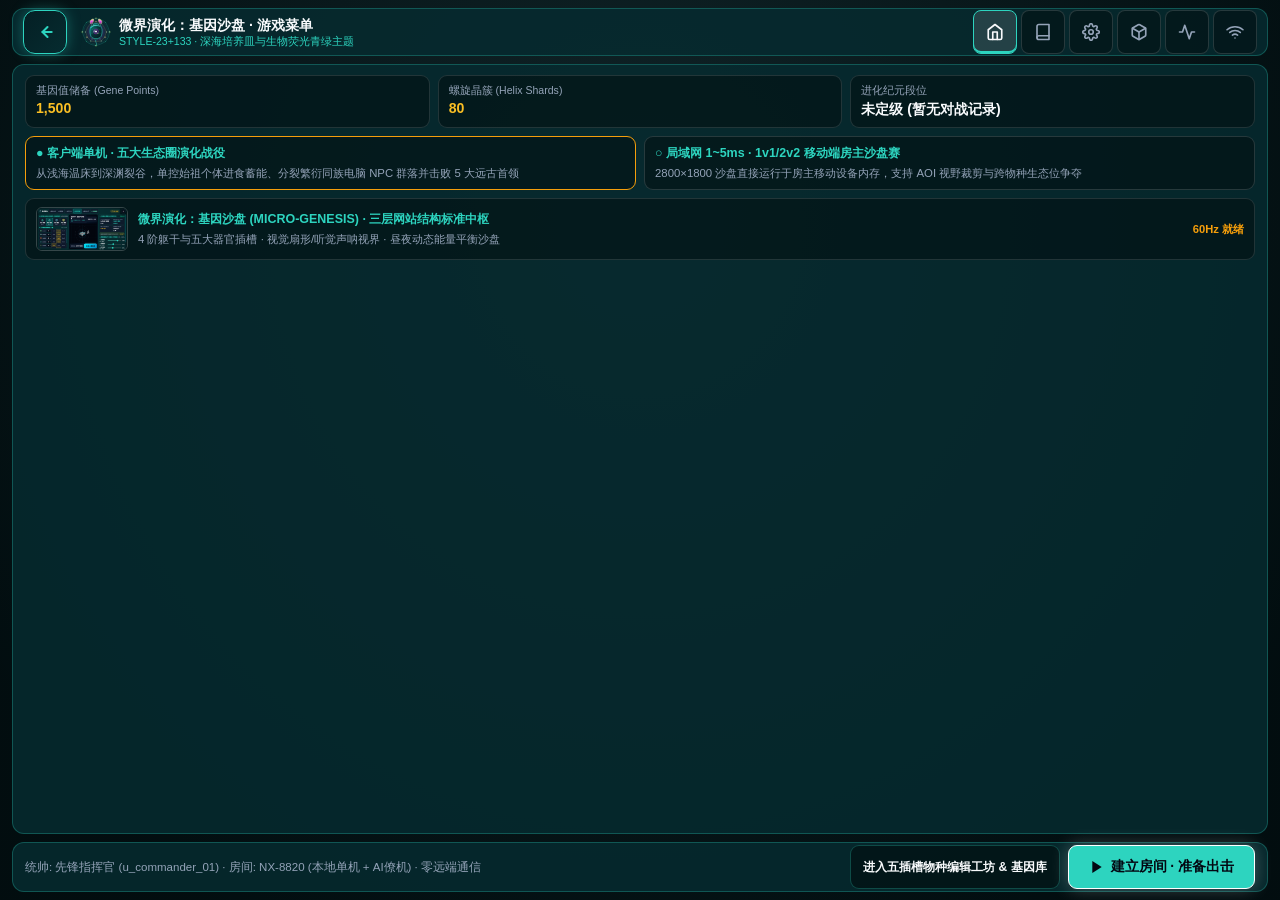
==== genesis/index.html @ 2b9573fb "feat(room-launch): enforce room-only launch lifecycle and eliminate unsanctioned background processe" ====
<!DOCTYPE html>
<html lang="zh-CN">
<head>
  <meta charset="UTF-8" />
  <meta name="viewport" content="width=device-width, initial-scale=1.0, maximum-scale=1.0, user-scalable=no, viewport-fit=cover" />
  <meta name="theme-color" content="#03181c" />
  <title>微界演化：基因沙盘 · MICRO-GENESIS | Nexus-Mini</title>
  <link rel="icon" type="image/svg+xml" href="../assets/micro-genesis/icon.svg" />
  <link rel="stylesheet" href="../assets/micro-genesis/style.css" />
  <style>
    :root {
      /* 【5】50% 基础底色体系 (Base Void) */
      --mg-bg-void: #03181c;
      --mg-bg-petri: radial-gradient(circle at 50% 50%, #0a3a40 0%, #03181c 85%);
      --mg-fluid-mesh: rgba(45, 212, 191, 0.04);
      --mg-ambient-vignette: rgba(3, 7, 18, 0.85);

      /* 【3】30% 结构层与细胞体 (Structural Panels & Biomass) */
      --mg-glass-panel: rgba(6, 44, 48, 0.84);
      --mg-glass-card: rgba(10, 58, 64, 0.78);
      --mg-glass-blur: blur(12px);
      --mg-border-subtle: rgba(45, 212, 191, 0.28);
      --mg-border-hover: rgba(45, 212, 191, 0.62);
      --mg-organ-skeleton: #94a3b8;
      --mg-text-primary: #f8fafc;
      --mg-text-secondary: #94a3b8;
      --mg-text-muted: #64748b;

      /* 【1】10% 绝对焦点点睛 (Accent Focus) */
      --mg-accent-cyan: #2dd4bf;
      --mg-accent-gold: #fbbf24;
      --mg-accent-crimson: #ef4444;
      --mg-accent-emerald: #10b981;
      --mg-accent-purple: #a855f7;
    }

    * {
      box-sizing: border-box;
      margin: 0;
      padding: 0;
      user-select: none;
      -webkit-tap-highlight-color: transparent;
    }

    html, body {
      width: 100vw;
      height: 100dvh;
      overflow: hidden;
      overscroll-behavior: none;
      background: var(--mg-bg-void);
      background-image:
        linear-gradient(var(--mg-fluid-mesh) 1px, transparent 1px),
        linear-gradient(90deg, var(--mg-fluid-mesh) 1px, transparent 1px),
        var(--mg-bg-petri);
      background-size: 28px 28px, 28px 28px, 100% 100%;
      color: var(--mg-text-primary);
      font-family: 'Noto Sans SC', -apple-system, BlinkMacSystemFont, 'Segoe UI', sans-serif;
    }

    /* 顶部六大页面导航栏 (局外页面 1~5 显示，页面 6 隐藏以保持纯图标沉浸视界) */
    #mg-top-nav {
      position: fixed;
      top: max(6px, env(safe-area-inset-top));
      left: max(10px, env(safe-area-inset-left));
      right: max(64px, calc(env(safe-area-inset-right) + 56px));
      height: 48px;
      z-index: 500;
      display: flex;
      align-items: center;
      justify-content: space-between;
      gap: 6px;
      background: var(--mg-glass-panel);
      backdrop-filter: var(--mg-glass-blur);
      border: 1px solid var(--mg-border-subtle);
      border-radius: 12px;
      padding: 0 10px;
    }
    body.in-arena-view #mg-top-nav {
      display: none;
    }
    .nav-brand {
      display: flex;
      align-items: center;
      gap: 6px;
      font-size: 0.82rem;
      font-weight: 800;
      color: var(--mg-text-primary);
      white-space: nowrap;
      padding-right: 4px;
    }
    .nav-tabs {
      display: flex;
      align-items: center;
      gap: 4px;
      flex: 1;
      overflow-x: auto;
      scrollbar-width: none;
    }
    .nav-tabs::-webkit-scrollbar { display: none; }
    .nav-tab-btn {
      min-width: 44px;
      min-height: 44px;
      padding: 0 10px;
      border-radius: 8px;
      border: 1px solid rgba(148, 163, 184, 0.2);
      background: rgba(15, 23, 42, 0.72);
      color: var(--mg-text-secondary);
      cursor: pointer;
      display: inline-flex;
      align-items: center;
      justify-content: center;
      transition: all 0.15s ease;
    }
    .nav-tab-btn svg {
      width: 18px;
      height: 18px;
      pointer-events: none;
    }
    .nav-tab-btn:hover {
      border-color: var(--mg-border-hover);
      color: var(--mg-text-primary);
    }
    .nav-tab-btn.active {
      background: rgba(45, 212, 191, 0.14);
      border-color: var(--mg-accent-cyan);
      color: var(--mg-accent-cyan);
      box-shadow: 0 0 12px rgba(45, 212, 191, 0.22);
    }
    .nav-gp-badge {
      display: flex;
      align-items: center;
      gap: 5px;
      padding: 4px 10px;
      border-radius: 999px;
      background: rgba(251, 191, 36, 0.12);
      border: 1px solid rgba(251, 191, 36, 0.45);
      color: var(--mg-accent-gold);
      font-size: 0.72rem;
      font-weight: 800;
      white-space: nowrap;
    }

    /* 六大一级页面容器 */
    .mg-page {
      position: fixed;
      top: calc(max(6px, env(safe-area-inset-top)) + 54px);
      bottom: max(8px, env(safe-area-inset-bottom));
      left: max(10px, env(safe-area-inset-left));
      right: max(10px, env(safe-area-inset-right));
      display: none;
      z-index: 200;
      overflow: hidden;
    }
    .mg-page.active {
      display: flex;
    }
    #page-arena {
      top: 0;
      bottom: 0;
      left: 0;
      right: 0;
      z-index: 100;
    }

    /* 通用毛玻璃面板与按钮 */
    .glass-col {
      background: var(--mg-glass-panel);
      backdrop-filter: var(--mg-glass-blur);
      border: 1px solid var(--mg-border-subtle);
      border-radius: 12px;
      padding: 8px 10px;
      display: flex;
      flex-direction: column;
      gap: 6px;
      overflow-y: auto;
      overflow-x: hidden;
      min-width: 0;
      min-height: 0;
      overscroll-behavior: contain;
    }
    .sec-title {
      font-size: 0.70rem;
      font-weight: 800;
      color: var(--mg-accent-cyan);
      display: flex;
      align-items: center;
      justify-content: space-between;
      gap: 4px;
      border-bottom: 1px solid rgba(45, 212, 191, 0.14);
      padding-bottom: 3px;
      white-space: nowrap;
    }
    .sec-sub {
      font-size: 0.66rem;
      color: var(--mg-text-secondary);
      font-weight: 600;
    }
    .cta-primary {
      min-height: 44px;
      padding: 0 16px;
      border-radius: 10px;
      border: 1.5px solid #67e8f9;
      background: linear-gradient(135deg, #2dd4bf 0%, #0284c7 100%);
      color: #030712;
      font-size: 0.8rem;
      font-weight: 900;
      cursor: pointer;
      display: inline-flex;
      align-items: center;
      justify-content: center;
      gap: 6px;
      white-space: nowrap;
      box-shadow: 0 0 18px rgba(45, 212, 191, 0.35);
      transition: transform 0.12s ease, box-shadow 0.15s ease;
    }
    .cta-primary:active { transform: scale(0.96); }
    .btn-ghost {
      min-width: 44px;
      min-height: 44px;
      padding: 0 11px;
      border-radius: 8px;
      border: 1px solid var(--mg-border-subtle);
      background: rgba(15, 23, 42, 0.85);
      color: var(--mg-text-primary);
      font-size: 0.72rem;
      font-weight: 700;
      cursor: pointer;
      display: inline-flex;
      align-items: center;
      justify-content: center;
      gap: 5px;
      white-space: nowrap;
    }
    .btn-ghost:hover { border-color: var(--mg-border-hover); }
    .btn-ghost.gold {
      border-color: rgba(251, 191, 36, 0.45);
      color: var(--mg-accent-gold);
    }
    .btn-ghost.danger {
      border-color: rgba(239, 68, 68, 0.45);
      color: var(--mg-accent-crimson);
    }

    /* 页面 1：游戏介绍 */
    .intro-grid {
      display: grid;
      grid-template-columns: repeat(4, 1fr);
      gap: 8px;
      flex: 1;
      min-height: 0;
    }
    .intro-card {
      background: var(--mg-glass-card);
      border: 1px solid var(--mg-border-subtle);
      border-radius: 10px;
      padding: 10px;
      display: flex;
      flex-direction: column;
      gap: 6px;
      overflow-y: auto;
    }
    .intro-card h3 {
      font-size: 0.78rem;
      color: var(--mg-accent-cyan);
      display: flex;
      align-items: center;
      gap: 6px;
    }
    .intro-card p, .intro-card li {
      font-size: 0.68rem;
      line-height: 1.45;
      color: var(--mg-text-secondary);
    }
    .intro-card ul { padding-left: 14px; display: flex; flex-direction: column; gap: 4px; }
    .intro-card strong { color: var(--mg-text-primary); }

    /* 页面 2：基因库 & 页面 3：化石记录 */
    .split-layout {
      display: grid;
      grid-template-columns: 1.35fr 1fr;
      gap: 8px;
      width: 100%;
      height: 100%;
    }
    .species-card-grid {
      display: grid;
      grid-template-columns: repeat(auto-fill, minmax(145px, 1fr));
      gap: 7px;
    }
    .sp-card, .species-card {
      background: rgba(15, 23, 42, 0.82);
      border: 1.5px solid rgba(148, 163, 184, 0.22);
      border-radius: 10px;
      padding: 8px;
      cursor: pointer;
      display: flex;
      flex-direction: column;
      gap: 5px;
      transition: all 0.14s ease;
    }
    .sp-card:hover, .species-card:hover { border-color: var(--mg-border-hover); }
    .sp-card.selected, .species-card.selected {
      border-color: var(--mg-accent-cyan);
      background: rgba(45, 212, 191, 0.09);
      box-shadow: 0 0 14px rgba(45, 212, 191, 0.18);
    }
    .sp-card-top {
      display: flex;
      align-items: center;
      gap: 7px;
    }
    .sp-thumb {
      width: 42px;
      height: 42px;
      border-radius: 8px;
      background: rgba(3, 7, 18, 0.75);
      border: 1px solid rgba(45, 212, 191, 0.18);
      display: flex;
      align-items: center;
      justify-content: center;
      position: relative;
      flex-shrink: 0;
    }
    .sp-thumb img { width: 34px; height: 34px; object-fit: contain; }
    .sp-title {
      font-size: 0.74rem;
      font-weight: 800;
      color: var(--mg-text-primary);
      white-space: nowrap;
      overflow: hidden;
      text-overflow: ellipsis;
    }
    .sp-meta {
      font-size: 0.64rem;
      color: var(--mg-text-secondary);
      display: flex;
      align-items: center;
      gap: 4px;
      flex-wrap: wrap;
    }
    .badge-tag {
      padding: 1px 5px;
      border-radius: 4px;
      font-size: 0.6rem;
      font-weight: 700;
      background: rgba(45, 212, 191, 0.14);
      color: var(--mg-accent-cyan);
      border: 1px solid rgba(45, 212, 191, 0.3);
      white-space: nowrap;
    }
    .badge-tag.gold {
      background: rgba(251, 191, 36, 0.14);
      color: var(--mg-accent-gold);
      border-color: rgba(251, 191, 36, 0.35);
    }
    .badge-tag.red {
      background: rgba(239, 68, 68, 0.15);
      color: #fca5a5;
      border-color: rgba(239, 68, 68, 0.4);
    }
    .badge-tag.green {
      background: rgba(16, 185, 129, 0.15);
      color: #6ee7b7;
      border-color: rgba(16, 185, 129, 0.4);
    }

    /* 页面 4：编辑页面三栏布局 */
    .editor-layout {
      display: grid;
      grid-template-columns: 1.15fr 1.1fr 1.05fr;
      gap: 8px;
      width: 100%;
      height: 100%;
    }
    .torso-row {
      display: grid;
      grid-template-columns: repeat(4, 1fr);
      gap: 5px;
    }
    .torso-btn {
      min-width: 44px;
      min-height: 44px;
      background: rgba(15, 23, 42, 0.85);
      border: 1.5px solid rgba(148, 163, 184, 0.22);
      border-radius: 8px;
      padding: 5px 3px;
      cursor: pointer;
      display: flex;
      flex-direction: column;
      align-items: center;
      justify-content: center;
      gap: 2px;
      color: var(--mg-text-primary);
    }
    .torso-btn.active {
      border-color: var(--mg-accent-cyan);
      background: rgba(45, 212, 191, 0.12);
    }
    .torso-btn img { width: 28px; height: 28px; object-fit: contain; }
    .torso-btn .t-name { font-size: 0.65rem; font-weight: 800; white-space: nowrap; }
    .torso-btn .t-sub { font-size: 0.56rem; color: var(--mg-text-secondary); white-space: nowrap; }

    .slot-editor-list {
      display: flex;
      flex-direction: column;
      gap: 4px;
      flex: 1;
      overflow-y: auto;
      overflow-x: hidden;
    }
    .slot-row, .slot-item-row {
      background: rgba(15, 23, 42, 0.78);
      border: 1px solid rgba(148, 163, 184, 0.2);
      border-radius: 7px;
      padding: 3px 5px;
      display: flex;
      align-items: center;
      justify-content: space-between;
      gap: 4px;
      min-height: 30px;
    }
    .slot-ico {
      width: 22px;
      height: 22px;
      border-radius: 5px;
      background: rgba(3, 7, 18, 0.85);
      border: 1px solid rgba(45, 212, 191, 0.22);
      display: flex;
      align-items: center;
      justify-content: center;
      flex-shrink: 0;
    }
    .slot-ico img { width: 18px; height: 18px; object-fit: contain; display: block; }
    .slot-cat {
      font-size: 0.58rem;
      font-weight: 700;
      color: var(--mg-text-secondary);
      width: 38px;
      flex-shrink: 0;
      white-space: nowrap;
    }
    .mg-select, .mg-input, .slot-select {
      background: rgba(3, 7, 18, 0.9);
      border: 1px solid rgba(45, 212, 191, 0.28);
      border-radius: 6px;
      color: var(--mg-text-primary);
      font-size: 0.62rem;
      padding: 2px 4px;
      min-height: 24px;
      outline: none;
    }
    .slot-select {
      flex: 1;
      min-width: 0;
      text-overflow: ellipsis;
    }
    .lvl-btn-group, .lvl-pill-group {
      display: inline-flex;
      gap: 2px;
      flex-shrink: 0;
    }
    .lvl-btn, .lvl-pill {
      min-width: 44px;
      min-height: 44px;
      padding: 0 3px;
      border-radius: 6px;
      border: 1px solid rgba(148, 163, 184, 0.25);
      background: rgba(15, 23, 42, 0.9);
      color: var(--mg-text-secondary);
      font-size: 0.62rem;
      font-weight: 800;
      cursor: pointer;
    }
    .lvl-btn.active, .lvl-pill.active {
      border-color: var(--mg-accent-gold);
      background: rgba(251, 191, 36, 0.18);
      color: var(--mg-accent-gold);
    }
    *::-webkit-scrollbar { width: 4px; height: 4px; }
    *::-webkit-scrollbar-track { background: rgba(3, 7, 18, 0.4); }
    *::-webkit-scrollbar-thumb { background: rgba(45, 212, 191, 0.28); border-radius: 4px; }

    .stat-mini-grid {
      display: grid;
      grid-template-columns: repeat(2, 1fr);
      gap: 5px;
    }
    .stat-box {
      background: rgba(15, 23, 42, 0.78);
      border: 1px solid rgba(148, 163, 184, 0.18);
      border-radius: 8px;
      padding: 5px 8px;
    }
    .stat-box .lbl { font-size: 0.6rem; color: var(--mg-text-secondary); }
    .stat-box .val { font-size: 0.8rem; font-weight: 900; color: var(--mg-text-primary); }
    .stat-box .val.cyan { color: var(--mg-accent-cyan); }
    .stat-box .val.gold { color: var(--mg-accent-gold); }

    .ai-slider-row {
      display: flex;
      align-items: center;
      justify-content: space-between;
      gap: 6px;
      font-size: 0.64rem;
    }
    .ai-slider-row input[type="range"] {
      flex: 1;
      accent-color: var(--mg-accent-cyan);
      height: 5px;
      cursor: pointer;
    }

    /* 页面 5：游戏大厅 */
    .lobby-layout {
      display: grid;
      grid-template-columns: 1.15fr 1fr;
      gap: 8px;
      width: 100%;
      height: 100%;
    }
    .numpad-grid {
      display: grid;
      grid-template-columns: repeat(6, 1fr);
      gap: 4px;
    }
    .numpad-btn {
      min-width: 44px;
      min-height: 44px;
      border-radius: 7px;
      border: 1px solid rgba(45, 212, 191, 0.25);
      background: rgba(15, 23, 42, 0.9);
      color: var(--mg-text-primary);
      font-size: 0.76rem;
      font-weight: 800;
      cursor: pointer;
    }
    .numpad-btn:active { background: rgba(45, 212, 191, 0.22); }

    /* 页面 6：游戏画面 (纯 SVG 图标 HUD + 局内基因库抽屉) */
    #petri-canvas {
      position: fixed;
      inset: 0;
      width: 100%;
      height: 100%;
      display: block;
      touch-action: none;
    }
    .arena-top-hud {
      position: fixed;
      top: max(10px, env(safe-area-inset-top));
      left: max(14px, env(safe-area-inset-left));
      right: max(70px, calc(env(safe-area-inset-right) + 58px));
      z-index: 150;
      display: flex;
      align-items: center;
      justify-content: space-between;
      pointer-events: none;
    }
    .arena-bars-pill {
      pointer-events: auto;
      background: var(--mg-glass-panel);
      backdrop-filter: var(--mg-glass-blur);
      border: 1px solid var(--mg-border-subtle);
      border-radius: 999px;
      padding: 5px 12px;
      display: flex;
      align-items: center;
      gap: 10px;
    }
    .icon-meter {
      display: flex;
      align-items: center;
      gap: 5px;
    }
    .meter-track {
      width: 68px;
      height: 8px;
      border-radius: 999px;
      background: rgba(15, 23, 42, 0.95);
      border: 1px solid rgba(148, 163, 184, 0.25);
      overflow: hidden;
    }
    .meter-fill {
      height: 100%;
      border-radius: 999px;
      transition: width 0.12s ease;
    }
    .arena-bottom-hud {
      position: fixed;
      bottom: max(12px, env(safe-area-inset-bottom));
      left: max(14px, env(safe-area-inset-left));
      right: max(14px, env(safe-area-inset-right));
      z-index: 150;
      display: flex;
      align-items: center;
      justify-content: space-between;
      pointer-events: none;
    }
    .arena-btn-cluster {
      pointer-events: auto;
      display: flex;
      align-items: center;
      gap: 10px;
    }
    .pure-svg-btn {
      width: 50px;
      height: 50px;
      min-width: 50px;
      min-height: 50px;
      border-radius: 50%;
      background: var(--mg-glass-panel);
      backdrop-filter: var(--mg-glass-blur);
      border: 1.8px solid var(--mg-border-subtle);
      color: var(--mg-text-primary);
      display: inline-flex;
      align-items: center;
      justify-content: center;
      cursor: pointer;
      position: relative;
      box-shadow: 0 6px 18px rgba(0, 0, 0, 0.6);
      transition: transform 0.12s ease, border-color 0.15s ease;
    }
    .pure-svg-btn:active { transform: scale(0.91); }
    .pure-svg-btn.primary-orb {
      width: 62px;
      height: 62px;
      min-width: 62px;
      min-height: 62px;
      border: 2px solid var(--mg-accent-cyan);
      background: radial-gradient(circle at 35% 35%, rgba(45, 212, 191, 0.28), rgba(13, 20, 36, 0.92));
      box-shadow: 0 0 20px rgba(45, 212, 191, 0.35);
    }
    .pure-svg-btn.skill-orb {
      width: 54px;
      height: 54px;
      min-width: 54px;
      min-height: 54px;
      border: 1.8px solid var(--mg-accent-gold);
    }
    .pure-svg-btn img {
      width: 28px;
      height: 28px;
      object-fit: contain;
      pointer-events: none;
    }
    .cd-ring-overlay {
      position: absolute;
      inset: 0;
      border-radius: 50%;
      background: rgba(3, 7, 18, 0.72);
      display: none;
      align-items: center;
      justify-content: center;
      pointer-events: none;
    }

    /* 局内基因库与实时修改物种抽屉 (#ingame-gene-drawer) */
    #ingame-gene-drawer {
      position: fixed;
      inset: max(8px, env(safe-area-inset-top)) max(12px, env(safe-area-inset-right)) max(8px, env(safe-area-inset-bottom)) max(12px, env(safe-area-inset-left));
      z-index: 600;
      background: rgba(7, 12, 24, 0.95);
      backdrop-filter: blur(16px);
      border: 1.5px solid rgba(45, 212, 191, 0.42);
      border-radius: 14px;
      padding: 10px 12px;
      display: none;
      flex-direction: column;
      gap: 8px;
      box-shadow: 0 20px 60px rgba(0, 0, 0, 0.92);
    }
    #ingame-gene-drawer.open {
      display: flex;
    }
    .drawer-header {
      display: flex;
      align-items: center;
      justify-content: space-between;
      border-bottom: 1px solid rgba(45, 212, 191, 0.2);
      padding-bottom: 6px;
    }
    .drawer-body {
      display: grid;
      grid-template-columns: 1.1fr 1fr;
      gap: 10px;
      flex: 1;
      min-height: 0;
    }
    /* 跨躯干内联二次确认条 */
    #cross-torso-confirm-bar {
      display: none;
      align-items: center;
      justify-content: space-between;
      gap: 8px;
      padding: 7px 10px;
      border-radius: 8px;
      background: rgba(239, 68, 68, 0.16);
      border: 1px solid rgba(251, 191, 36, 0.65);
      font-size: 0.68rem;
      color: var(--mg-text-primary);
    }
    #cross-torso-confirm-bar.show {
      display: flex;
    }

    /* 轻提示胶囊 (Toast) */
    #mg-toast {
      position: fixed;
      top: 58px;
      left: 50%;
      transform: translateX(-50%);
      z-index: 9500;
      background: rgba(9, 14, 26, 0.94);
      border: 1px solid var(--mg-accent-cyan);
      color: var(--mg-text-primary);
      padding: 7px 16px;
      border-radius: 999px;
      font-size: 0.74rem;
      font-weight: 700;
      pointer-events: none;
      opacity: 0;
      transition: opacity 0.2s ease;
      box-shadow: 0 8px 24px rgba(0, 0, 0, 0.75);
      white-space: nowrap;
    }
    #mg-toast.show { opacity: 1; }
  </style>
</head>
<body>
  <!-- 顶部六大核心页面导航栏 (局外页面 1~5 共享) -->
  <nav id="mg-top-nav" aria-label="微界演化六大页面导航">
    <div class="nav-brand">
      <img src="../assets/micro-genesis/icon.svg" alt="" width="22" height="22" />
      <span>微界演化</span>
    </div>
    <div class="nav-tabs">
      <button class="nav-tab-btn" data-page="intro" id="tab-btn-intro" title="1. 游戏介绍" aria-label="游戏介绍">
        <svg width="18" height="18" viewBox="0 0 24 24" fill="none" stroke="currentColor" stroke-width="2.2" stroke-linecap="round" stroke-linejoin="round"><circle cx="12" cy="12" r="10"/><line x1="12" y1="16" x2="12" y2="12"/><line x1="12" y1="8" x2="12.01" y2="8"/></svg>
      </button>
      <button class="nav-tab-btn" data-page="gene-bank" id="tab-btn-gene-bank" title="2. 基因库" aria-label="基因库">
        <svg width="18" height="18" viewBox="0 0 24 24" fill="none" stroke="currentColor" stroke-width="2.2" stroke-linecap="round" stroke-linejoin="round"><polygon points="12 2 2 7 12 12 22 7 12 2"/><polyline points="2 17 12 22 22 17"/><polyline points="2 12 12 17 22 12"/></svg>
      </button>
      <button class="nav-tab-btn" data-page="fossil" id="tab-btn-fossil" title="3. 化石记录" aria-label="化石记录">
        <svg width="18" height="18" viewBox="0 0 24 24" fill="none" stroke="currentColor" stroke-width="2.2" stroke-linecap="round" stroke-linejoin="round"><path d="M19 21l-7-5-7 5V5a2 2 0 0 1 2-2h10a2 2 0 0 1 2 2z"/></svg>
      </button>
      <button class="nav-tab-btn active" data-page="editor" id="tab-btn-editor" title="4. 物种编辑" aria-label="物种编辑">
        <svg width="18" height="18" viewBox="0 0 24 24" fill="none" stroke="currentColor" stroke-width="2.2" stroke-linecap="round" stroke-linejoin="round"><line x1="4" y1="21" x2="4" y2="14"/><line x1="4" y1="10" x2="4" y2="3"/><line x1="12" y1="21" x2="12" y2="12"/><line x1="12" y1="8" x2="12" y2="3"/><line x1="20" y1="21" x2="20" y2="16"/><line x1="20" y1="12" x2="20" y2="3"/><line x1="1" y1="14" x2="7" y2="14"/><line x1="9" y1="8" x2="15" y2="8"/><line x1="17" y1="16" x2="23" y2="16"/></svg>
      </button>
      <button class="nav-tab-btn" data-page="lobby" id="tab-btn-lobby" title="5. 局域网大厅" aria-label="局域网大厅">
        <svg width="18" height="18" viewBox="0 0 24 24" fill="none" stroke="currentColor" stroke-width="2.2" stroke-linecap="round" stroke-linejoin="round"><path d="M17 21v-2a4 4 0 0 0-4-4H5a4 4 0 0 0-4 4v2"/><circle cx="9" cy="7" r="4"/><path d="M23 21v-2a4 4 0 0 0-3-3.87"/><path d="M16 3.13a4 4 0 0 1 0 7.75"/></svg>
      </button>
      <button class="nav-tab-btn" data-page="arena" id="tab-btn-arena" title="6. 演化战场" aria-label="演化战场" style="border-color:rgba(16,185,129,0.45);color:#6ee7b7;">
        <svg width="18" height="18" viewBox="0 0 24 24" fill="currentColor"><polygon points="5 3 19 12 5 21 5 3"/></svg>
      </button>
    </div>
    <div class="nav-gp-badge" title="当前种群共享基因值储备">
      <svg width="13" height="13" viewBox="0 0 24 24" fill="none" stroke="currentColor" stroke-width="2.4"><polygon points="12 2 21 8.5 17.5 20 6.5 20 3 8.5"/></svg>
      <span id="nav-gp-text">GP: 360</span>
    </div>
  </nav>

  <!-- 轻提示 Toast -->
  <div id="mg-toast" role="status" aria-live="polite"></div>

  <!-- =====================================================================
       页面 1：游戏介绍 (#page-intro —— 介绍游戏规则)
       ===================================================================== -->
  <section class="mg-page" id="page-intro">
    <div class="glass-col" style="width:100%;height:100%;">
      <div class="sec-title">
        <span>1. 游戏介绍 · 《微界演化：基因沙盘》核心法则手册</span>
        <span class="sec-sub">三维数据闭环 · 躯干与五插槽制衡 · 感官驱动视界 · 单控始祖与同族 NPC 群落</span>
      </div>
      <div class="intro-grid">
        <div class="intro-card">
          <h3>
            <img src="../assets/micro-genesis/sprites/core-vacuole-lv3.svg" alt="" width="22" height="22" />
            <span>① 三维核心数据闭环</span>
          </h3>
          <ul>
            <li><strong>生命值 (HP)</strong>：个体存活状态，$\le 0$ 时死亡裂解为有机肉块（同族禁食己方遗骸）；饱食度 $>60\%$ 时经核心器官缓慢回血。</li>
            <li><strong>能量值 (Energy)</strong>：通过进食微藻/肉块补充，随时间按总代谢 <strong>BMR</strong> 下降；加速/普攻耗少量，主动技能耗中等，分裂/进化耗大量；<strong>归零则每秒扣减 5% MaxHP</strong>。</li>
            <li><strong>基因值 (GP)</strong>：击败敌人按概率掉落（<strong>玩家亲手击杀 75% 高概率</strong>，<strong>同族电脑 NPC 击杀 12% 低概率</strong>，首领 100%），全种群共享用于解锁器官与进化。</li>
          </ul>
        </div>
        <div class="intro-card">
          <h3>
            <img src="../assets/micro-genesis/sprites/torso-t3-predator.svg" alt="" width="22" height="22" />
            <span>② 躯干与五大器官插槽</span>
          </h3>
          <ul>
            <li><strong>修改躯干 = 新种群诞生</strong>：T01~T04 四阶躯干决定基础生命、体积 $V$ 与插槽数（5 / 7 / 9 / 12 槽）；<strong>体积越大自然能耗越高、移动与转向阻尼越大</strong>（非越大越强）。</li>
            <li><strong>五大插槽</strong>：<strong>核心</strong>（消化/循环/生殖）、<strong>感官</strong>（眼/耳）、<strong>口部</strong>（植食高转化/肉食强撕咬/杂食兼顾）、<strong>运动</strong>（推进/转向/位移技）、<strong>功能</strong>（鳞片/拟态/墨囊/毒腺/骨刺/放电）。</li>
          </ul>
        </div>
        <div class="intro-card">
          <h3>
            <img src="../assets/micro-genesis/sprites/sensory-eye-lv3.svg" alt="" width="22" height="22" />
            <span>③ 感官视界与昼夜平衡</span>
          </h3>
          <ul>
            <li><strong>视觉器官 (眼)</strong>：渲染前向彩色扇形画面，具备高基础预警视距（<code>260~360px</code>，每级平滑递增 <code>+50px/+35°</code>）；<strong>受黑夜（视距-45%）及敌方拟态皮肤、墨囊克制</strong>。</li>
            <li><strong>听觉器官 (耳)</strong>：渲染 <strong>360° 声呐雷达定格画面</strong>（基础半径 <code>280~380px</code>），脉冲扫过时锁定目标<strong>定格影像</strong>；若个体位于听觉边缘，则<strong>仅显示听觉范围内的局部影像</strong>。</li>
            <li><strong>广角微缩与动态平衡</strong>：缩小个体占屏尺寸并配合广角镜头展示更多环境信息；局部定时刷新食物与全员代谢耗散形成动态平衡。</li>
          </ul>
        </div>
        <div class="intro-card">
          <h3>
            <img src="../assets/micro-genesis/sprites/util-electric-lv3.svg" alt="" width="22" height="22" />
            <span>④ 始祖操控与局内基因库</span>
          </h3>
          <ul>
            <li><strong>单控始祖 + 同族 NPC</strong>：新种群诞生时<strong>仅有 1 只玩家控制的始祖个体</strong>（镜头中心严格锁定），分裂繁衍的后代由电脑 AI 自主控制（支持信标三态切换）。</li>
            <li><strong>局内基因库存取</strong>：【6.游戏画面】中可随时修改设计、点击<strong>【存入基因库】</strong>保存，或点击<strong>【加载基因库】</strong>加载（自动区分<strong>同躯干器官进化</strong>与<strong>跨躯干诞生新种群</strong>）。</li>
          </ul>
        </div>
      </div>
      <div style="display:flex;align-items:center;justify-content:space-between;padding-top:2px;">
        <div style="display:flex;gap:6px;">
          <button class="btn-ghost" id="intro-to-fossil-btn">浏览 3.化石记录 (官方物种)</button>
          <button class="btn-ghost gold" id="intro-to-lobby-btn">前往 5.游戏大厅 (局域网房间)</button>
        </div>
        <button class="cta-primary" id="intro-to-editor-btn">前往 4.编辑页面 设计物种 ➔</button>
      </div>
    </div>
  </section>

  <!-- =====================================================================
       页面 2：基因库 (#page-gene-bank —— 记录玩家设计的物种)
       ===================================================================== -->
  <section class="mg-page" id="page-gene-bank">
    <div class="split-layout">
      <div class="glass-col">
        <div class="sec-title">
          <span>2. 个人基因库 · 记录玩家设计的自创物种 (<span id="gb-count-lbl">3</span> 种)</span>
          <span class="sec-sub">点击卡片查看详情、设为出战或勾选投入沙盘</span>
        </div>
        <div class="species-card-grid" id="gb-card-list"></div>
        <div style="margin-top:auto;padding-top:6px;border-top:1px solid rgba(45,212,191,0.14);display:flex;align-items:center;gap:6px;">
          <input type="text" class="mg-input" id="gb-import-input" placeholder="粘贴 Base64URL 基因序列码导入物种..." style="flex:1;" />
          <button class="btn-ghost gold" id="gb-import-btn">导入基因码</button>
          <button class="btn-ghost" id="gb-new-species-btn">+ 新建物种</button>
        </div>
      </div>
      <div class="glass-col" id="gb-detail-panel">
        <!-- 由 JS 动态渲染选中玩家物种的详情、五维数值、基因码导出与操作按钮 -->
      </div>
    </div>
  </section>

  <!-- =====================================================================
       页面 3：化石记录 (#page-fossil —— 记录官方物种与远古首领)
       ===================================================================== -->
  <section class="mg-page" id="page-fossil">
    <div class="split-layout">
      <div class="glass-col">
        <div class="sec-title">
          <span>3. 官方标准生态物种化石档案 (只读图鉴 · 支持一键克隆编辑)</span>
          <span class="sec-sub">5 大官方预设物种 (T01~T04)</span>
        </div>
        <div class="species-card-grid" id="fossil-species-list"></div>
        <div class="sec-title" style="margin-top:4px;">
          <span>全谱系 16 大器官分支 × 3 阶进化图鉴 (Lv.1 ➔ Lv.2 ➔ Lv.3)</span>
          <span class="sec-sub">55 枚多层 SVG 矢量资产</span>
        </div>
        <div id="fossil-organ-catalog" style="display:grid;grid-template-columns:repeat(3,1fr);gap:6px;overflow-y:auto;"></div>
      </div>
      <div class="glass-col">
        <div class="sec-title">
          <span>五大远古史诗微观首领名录 (Apex Bosses)</span>
          <span class="sec-sub" style="color:var(--mg-accent-gold);">100% 掉落高额 GP</span>
        </div>
        <div id="fossil-boss-list" style="display:flex;flex-direction:column;gap:5px;flex:1;overflow-y:auto;"></div>
        <button class="cta-primary" id="fossil-clone-to-editor-btn" style="width:100%;">
          以此化石为蓝本编辑 (克隆至 4.编辑页面)
        </button>
      </div>
    </div>
  </section>

  <!-- =====================================================================
       页面 4：编辑页面 (#page-editor —— 修改和设计物种)
       ===================================================================== -->
  <section class="mg-page active" id="page-editor">
    <div class="editor-layout">
      <!-- 左栏：4阶躯干底盘与五大器官插槽选择器 -->
      <div class="glass-col">
        <div class="sec-title">
          <span>1. 躯干核心底盘 (修改躯干 = 新种群诞生)</span>
          <span class="sec-sub">4 阶体积制衡</span>
        </div>
        <div class="torso-row" id="editor-torso-row"></div>
        <div class="sec-title">
          <span>2. 五大器官插槽装配 (<span id="editor-slot-cap-lbl">7 槽</span>)</span>
          <span class="sec-sub">Lv.1 ~ Lv.3</span>
        </div>
        <div class="slot-editor-list" id="editor-slot-list"></div>
      </div>

      <!-- 中栏：实时多节连续贝塞尔生物体节与昼夜感官仿真培养皿 -->
      <div class="glass-col" style="position:relative;padding:8px;justify-content:space-between;background:radial-gradient(circle at 50% 48%, rgba(8,22,48,0.92) 0%, rgba(3,7,18,0.96) 85%);">
        <div style="display:flex;align-items:center;justify-content:space-between;gap:6px;z-index:2;">
          <div style="background:rgba(15,23,42,0.85);border:1px solid var(--mg-border-subtle);border-radius:8px;padding:4px 8px;">
            <div style="font-size:0.72rem;font-weight:800;color:var(--mg-text-primary);" id="editor-preview-title">当前物种：夜行声呐刺猎虫</div>
            <div style="font-size:0.6rem;color:var(--mg-accent-cyan);" id="editor-preview-sub">流线三节真核体 (T02) · 肉食掠食者</div>
          </div>
          <button class="btn-ghost" id="editor-toggle-daynight-btn" style="min-height:44px;padding:0 9px;font-size:0.66rem;">
            预览环境：白昼
          </button>
        </div>
        <canvas id="editor-preview-canvas" width="320" height="210" style="width:100%;flex:1;min-height:140px;display:block;"></canvas>
        <div style="display:flex;align-items:center;gap:6px;z-index:2;">
          <div style="flex:1;display:flex;align-items:center;gap:5px;background:rgba(15,23,42,0.9);border:1px solid var(--mg-border-subtle);border-radius:9px;padding:4px 8px;">
            <span style="font-size:0.66rem;color:var(--mg-text-secondary);white-space:nowrap;">物种命名:</span>
            <input type="text" class="mg-input" id="editor-species-name" maxlength="12" value="夜行声呐刺猎虫" style="border:none;background:transparent;font-weight:800;width:100%;padding:2px;" />
          </div>
          <button class="cta-primary" id="editor-save-to-gb-btn">
            <svg width="15" height="15" viewBox="0 0 24 24" fill="none" stroke="currentColor" stroke-width="2.4"><path d="M19 21H5a2 2 0 0 1-2-2V5a2 2 0 0 1 2-2h11l5 5v11a2 2 0 0 1-2 2z"/><polyline points="17 21 17 13 7 13 7 21"/></svg>
            <span>存入基因库</span>
          </button>
        </div>
      </div>

      <!-- 右栏：三维核心数据、体积阻尼仪表与 5 维 AI 行为倾向滑块 -->
      <div class="glass-col">
        <div class="sec-title">
          <span>3. 三维核心数据与体积阻尼评估</span>
          <span class="sec-sub" id="editor-diet-badge" style="color:var(--mg-accent-emerald);">平衡合规</span>
        </div>
        <div class="stat-mini-grid">
          <div class="stat-box">
            <div class="lbl">生命值上限 (MaxHP)</div>
            <div class="val" id="ed-stat-hp">140 HP</div>
          </div>
          <div class="stat-box">
            <div class="lbl">能量饱食上限 (MaxE)</div>
            <div class="val cyan" id="ed-stat-energy">249 E</div>
          </div>
          <div class="stat-box">
            <div class="lbl">静态总代谢 (BMR)</div>
            <div class="val gold" id="ed-stat-bmr">4.05 E/s</div>
          </div>
          <div class="stat-box">
            <div class="lbl">巡航航速 / 转向率</div>
            <div class="val" id="ed-stat-speed">152 px/s · 3.27</div>
          </div>
        </div>
        <div style="display:flex;align-items:center;justify-content:space-between;background:rgba(251,191,36,0.1);border:1px solid rgba(251,191,36,0.35);border-radius:8px;padding:4px 8px;font-size:0.66rem;">
          <span style="color:var(--mg-text-secondary);">蓝图总基因算力估值 (totalGpCost):</span>
          <strong style="color:var(--mg-accent-gold);" id="ed-stat-gpcost">875 GP</strong>
        </div>

        <div class="sec-title" style="margin-top:2px;">
          <span>4. 同族电脑 NPC 5 维 AI 行为倾向</span>
          <span class="sec-sub">0% ~ 100%</span>
        </div>
        <div style="display:flex;flex-direction:column;gap:5px;flex:1;justify-content:space-evenly;">
          <div class="ai-slider-row">
            <span style="width:92px;">1. 掠食嗜血 (w_aggr)</span>
            <input type="range" min="0" max="100" value="75" id="ai-w-aggr" />
            <strong style="width:32px;text-align:right;" id="ai-val-aggr">75%</strong>
          </div>
          <div class="ai-slider-row">
            <span style="width:92px;">2. 群聚避险 (w_flock)</span>
            <input type="range" min="0" max="100" value="40" id="ai-w-flock" />
            <strong style="width:32px;text-align:right;" id="ai-val-flock">40%</strong>
          </div>
          <div class="ai-slider-row">
            <span style="width:92px;">3. 危机逃跑 (w_flee)</span>
            <input type="range" min="0" max="100" value="35" id="ai-w-flee" />
            <strong style="width:32px;text-align:right;" id="ai-val-flee">35%</strong>
          </div>
          <div class="ai-slider-row">
            <span style="width:92px;">4. 繁衍急迫 (w_repro)</span>
            <input type="range" min="0" max="100" value="80" id="ai-w-repro" />
            <strong style="width:32px;text-align:right;" id="ai-val-repro">80%</strong>
          </div>
          <div class="ai-slider-row">
            <span style="width:92px;">5. 逆境变异 (w_mut)</span>
            <input type="range" min="0" max="100" value="25" id="ai-w-mut" />
            <strong style="width:32px;text-align:right;" id="ai-val-mut">25%</strong>
          </div>
        </div>
      </div>
    </div>
  </section>

  <!-- =====================================================================
       页面 5：游戏大厅 (#page-lobby —— 局域网建立/加入房间 [房主移动端设备运行] & 单人战役)
       ===================================================================== -->
  <section class="mg-page" id="page-lobby">
    <div class="lobby-layout">
      <!-- 左栏：局域网建立房间 / 加入房间 (房间在房主的移动端设备上运行) -->
      <div class="glass-col">
        <div class="sec-title">
          <span>5. 局域网联机大厅 (房间在房主的移动端设备上运行)</span>
          <span class="sec-sub" id="lobby-lan-status-badge" style="color:var(--mg-text-secondary);">局域网会话初始化中...</span>
        </div>

        <div style="background:rgba(45,212,191,0.07);border:1px solid rgba(45,212,191,0.3);border-radius:10px;padding:8px;display:flex;flex-direction:column;gap:6px;">
          <div style="display:flex;align-items:center;justify-content:space-between;">
            <strong style="font-size:0.74rem;color:var(--mg-accent-cyan);">【建立房间 · 房主移动端设备直接运行沙盘世界】</strong>
            <span class="badge-tag gold" id="lobby-host-room-code">房间号: --</span>
          </div>
          <div style="font-size:0.64rem;color:var(--mg-text-secondary);line-height:1.4;">
            房间实例直接创建并运行在<strong>房主（Host）的移动设备</strong>上（承载 2800×1800 物理碰撞、昼夜交替、局部食物刷新、64 活体分模式隔离配额与感官 AOI 权威视野裁剪）。
          </div>
          <div style="display:grid;grid-template-columns:repeat(2,1fr);gap:6px;">
            <div>
              <div style="font-size:0.6rem;color:var(--mg-text-secondary);margin-bottom:2px;">对战人数与隔离配额:</div>
              <select class="mg-select" id="lobby-match-mode" style="width:100%;">
                <option value="lan_1v1">局域网 1v1 实时沙盘 (22+22+20=64)</option>
                <option value="lan_2v2">局域网 2v2 跨食性共生 (12×4+16=64)</option>
                <option value="pve_campaign">单人 PVE 生态跃迁战役 (20+44=64)</option>
                <option value="free_sandbox">单人自由生态沙盘 (含自创野生种群)</option>
                <option value="async_clash">URL 基因挑战码异步镜像对决</option>
              </select>
            </div>
            <div>
              <div style="font-size:0.6rem;color:var(--mg-text-secondary);margin-bottom:2px;">开局基因算力规则:</div>
              <select class="mg-select" id="lobby-gp-rule" style="width:100%;">
                <option value="standard">标准演进 (0 GP 起步 · 局内加载进化)</option>
                <option value="apex">巅峰满配 (蓝图全等级直接开局)</option>
              </select>
            </div>
          </div>
          <div style="display:flex;gap:6px;">
            <button class="btn-ghost" id="lobby-create-room-btn" style="flex:1;border-color:var(--mg-accent-cyan);color:var(--mg-accent-cyan);">
              在房主移动端新建/重置房间号
            </button>
          </div>
        </div>

        <div style="background:rgba(15,23,42,0.82);border:1px solid var(--mg-border-subtle);border-radius:10px;padding:8px;display:flex;flex-direction:column;gap:6px;flex:1;min-height:0;">
          <div style="display:flex;align-items:center;justify-content:space-between;gap:6px;">
            <strong style="font-size:0.72rem;color:var(--mg-text-primary);">【可加入局域网房间列表 · 点击一键加入免输 ID】</strong>
            <button class="btn-ghost" id="lobby-refresh-rooms-btn" style="min-height:36px;padding:0 10px;font-size:0.64rem;border-color:var(--mg-accent-gold);color:var(--mg-accent-gold);">
              ↻ 刷新房间列表
            </button>
          </div>
          <div id="lobby-room-list" style="display:flex;flex-direction:column;gap:5px;overflow-y:auto;flex:1;"></div>
        </div>
      </div>

      <!-- 右栏：出战物种选定、五大生态圈选关与出击主按钮 -->
      <div class="glass-col">
        <div class="sec-title">
          <span>出战物种确认 (来自 2.基因库 或 3.化石记录)</span>
          <span class="sec-sub">开局仅降生 1 只玩家控制的始祖</span>
        </div>
        <div style="background:rgba(15,23,42,0.85);border:1px solid var(--mg-border-subtle);border-radius:10px;padding:8px;display:flex;align-items:center;justify-content:space-between;gap:8px;">
          <div style="display:flex;align-items:center;gap:8px;">
            <div class="sp-thumb"><img id="lobby-selected-sp-img" src="../assets/micro-genesis/sprites/torso-t2-stream.svg" alt="" /></div>
            <div>
              <div style="font-size:0.78rem;font-weight:900;color:var(--mg-text-primary);" id="lobby-selected-sp-name">夜行声呐刺猎虫</div>
              <div style="font-size:0.64rem;color:var(--mg-accent-cyan);" id="lobby-selected-sp-meta">T02 流线真核体 · 造价 875 GP</div>
            </div>
          </div>
          <select class="mg-select" id="lobby-species-picker" style="max-width:165px;"></select>
        </div>

        <div class="sec-title">
          <span>选择目标生态群落与战役章节 (五大生物圈)</span>
          <span class="sec-sub">2800 × 1800 培养皿</span>
        </div>
        <div id="lobby-biome-list" style="display:grid;grid-template-columns:repeat(5,1fr);gap:5px;"></div>

        <div style="background:rgba(15,23,42,0.75);border:1px solid rgba(148,163,184,0.18);border-radius:8px;padding:6px 8px;font-size:0.65rem;color:var(--mg-text-secondary);line-height:1.42;" id="lobby-biome-desc">
          第一章【浅海温床】：墨蓝深邃底色，白昼丁达尔光束通透，标准昼夜交替（180s周期），关底首领：吞天水螅。
        </div>

        <button class="cta-primary" id="lobby-launch-arena-btn" style="margin-top:auto;width:100%;min-height:46px;">
          开始演化 · 进入 6.游戏画面 (降生唯一始祖) ➔
        </button>
      </div>
    </div>
  </section>

  <!-- =====================================================================
       页面 6：游戏画面 (#page-arena —— 感官着色视口、纯 SVG 图标 HUD、局内基因库存取)
       ===================================================================== -->
  <section class="mg-page" id="page-arena">
    <canvas id="petri-canvas"></canvas>

    <!-- 顶部无文字纯 SVG 图标状态条 + 昼夜圆盘 + 生态微缩雷达 -->
    <header class="arena-top-hud">
      <div class="arena-bars-pill">
        <!-- 生命值 HP 进度条 (翠绿/警报红) -->
        <div class="icon-meter" title="生命值 (HP)">
          <svg width="16" height="16" viewBox="0 0 24 24" fill="#10b981"><path d="M12 21.35l-1.45-1.32C5.4 15.36 2 12.28 2 8.5 2 5.42 4.42 3 7.5 3c1.74 0 3.41.81 4.5 2.09C13.09 3.81 14.76 3 16.5 3 19.58 3 22 5.42 22 8.5c0 3.78-3.4 6.86-8.55 11.54L12 21.35z"/></svg>
          <div class="meter-track"><div class="meter-fill" id="hud-hp-bar" style="width:100%;background:linear-gradient(90deg,#10b981,#34d399);"></div></div>
        </div>
        <!-- 能量值 Energy 进度条 (电光青) -->
        <div class="icon-meter" title="能量值 (Energy / 饱食度)">
          <svg width="16" height="16" viewBox="0 0 24 24" fill="#2dd4bf"><polygon points="13 2 3 14 12 14 11 22 21 10 12 10 13 2"/></svg>
          <div class="meter-track"><div class="meter-fill" id="hud-energy-bar" style="width:85%;background:linear-gradient(90deg,#0284c7,#2dd4bf);"></div></div>
        </div>
        <!-- 基因值 GP 进度环条 (电弧金) -->
        <div class="icon-meter" title="种群共享基因值 (GP)">
          <svg width="16" height="16" viewBox="0 0 24 24" fill="none" stroke="#fbbf24" stroke-width="2.4"><polygon points="12 2 21 8.5 17.5 20 6.5 20 3 8.5"/></svg>
          <div class="meter-track" style="width:52px;"><div class="meter-fill" id="hud-gp-bar" style="width:45%;background:linear-gradient(90deg,#d97706,#fbbf24);"></div></div>
        </div>
        <!-- 昼夜交替相位 SVG 图标 -->
        <div class="icon-meter" id="hud-circadian-ico" title="昼夜交替相位">
          <svg width="17" height="17" viewBox="0 0 24 24" fill="none" stroke="#fbbf24" stroke-width="2.2"><circle cx="12" cy="12" r="5"/><line x1="12" y1="1" x2="12" y2="3"/><line x1="12" y1="21" x2="12" y2="23"/><line x1="4.22" y1="4.22" x2="5.64" y2="5.64"/><line x1="18.36" y1="18.36" x2="19.78" y2="19.78"/><line x1="1" y1="12" x2="3" y2="12"/><line x1="21" y1="12" x2="23" y2="12"/></svg>
        </div>
      </div>

      <!-- 右上角返回游戏大厅纯图标胶囊 + 微缩生态雷达 -->
      <div style="display:flex;align-items:center;gap:8px;pointer-events:auto;">
        <canvas id="arena-minimap" width="44" height="44" style="width:44px;height:44px;border-radius:50%;background:rgba(7,12,24,0.85);border:1.5px solid rgba(45,212,191,0.4);" title="2800×1800 微观培养皿态势雷达"></canvas>
        <button class="pure-svg-btn" id="arena-back-lobby-btn" style="width:44px;height:44px;min-width:44px;min-height:44px;" aria-label="返回六大页面导航大厅" title="返回游戏大厅 / 编辑页面">
          <svg width="20" height="20" viewBox="0 0 24 24" fill="none" stroke="#2dd4bf" stroke-width="2.4" stroke-linecap="round" stroke-linejoin="round"><rect x="3" y="3" width="7" height="7"/><rect x="14" y="3" width="7" height="7"/><rect x="14" y="14" width="7" height="7"/><rect x="3" y="14" width="7" height="7"/></svg>
        </button>
      </div>
    </header>

    <!-- 底部纯 SVG 图标无文字按钮组：左下 [基因库] [信标] [感官锥]，右下 [器官主动技] [分裂繁殖] -->
    <div class="arena-bottom-hud">
      <div class="arena-btn-cluster">
        <!-- [SVG:基因库] 呼出局内修改物种、存入基因库与加载基因库抽屉 -->
        <button class="pure-svg-btn" id="btn-open-genebank" style="border-color:rgba(45,212,191,0.7);" aria-label="局内基因库与物种进化" title="局内修改物种 / 存入基因库 / 加载基因库">
          <svg width="25" height="25" viewBox="0 0 24 24" fill="none" stroke="#2dd4bf" stroke-width="2.2" stroke-linecap="round" stroke-linejoin="round">
            <path d="M4 4c5 0 11 16 16 16"/>
            <path d="M20 4c-5 0-11 16-16 16"/>
            <line x1="6.5" y1="8" x2="17.5" y2="8"/>
            <line x1="8" y1="12" x2="16" y2="12"/>
            <line x1="6.5" y1="16" x2="17.5" y2="16"/>
          </svg>
        </button>
        <!-- [SVG:信标] 切换同族电脑 NPC 群体指令 (forage ➔ guard ➔ hunt) -->
        <button class="pure-svg-btn" id="btn-pheromone" style="border-color:rgba(16,185,129,0.7);" aria-label="切换同族NPC信息素信标" title="切换同族NPC信标 (采食散开 / 护卫环绕 / 猎杀包抄)">
          <svg id="pheromone-svg-ico" width="24" height="24" viewBox="0 0 24 24" fill="none" stroke="#10b981" stroke-width="2.2">
            <circle cx="12" cy="12" r="3.5" fill="#10b981"/>
            <circle cx="12" cy="12" r="8" stroke-dasharray="4 3"/>
            <circle cx="12" cy="12" r="11" stroke-opacity="0.45"/>
          </svg>
        </button>
        <!-- [SVG:感官锥] 显隐感官视野扇区/声呐环与仇恨锁定连线 -->
        <button class="pure-svg-btn" id="btn-toggle-fov" style="border-color:rgba(45,212,191,0.45);" aria-label="切换感官范围与仇恨连线辅助层" title="显隐感官视野边界与仇恨锁定线">
          <img id="fov-btn-organ-img" src="../assets/micro-genesis/sprites/sensory-ear-lv2.svg" alt="" />
        </button>
      </div>

      <div class="arena-btn-cluster">
        <!-- [SVG:器官技] 触发当前挂载的运动/功能器官主动技能 -->
        <button class="pure-svg-btn skill-orb" id="btn-organ-skill" aria-label="释放器官主动技能" title="释放器官主动技能 (侧闪/冲刺/拟态/墨囊/毒环/骨刺/放电)">
          <img id="skill-btn-organ-img" src="../assets/micro-genesis/sprites/util-spike-lv2.svg" alt="" />
          <div class="cd-ring-overlay" id="skill-cd-overlay">
            <svg width="24" height="24" viewBox="0 0 24 24" fill="none" stroke="#fbbf24" stroke-width="2.5"><circle cx="12" cy="12" r="8" stroke-dasharray="32 18"/></svg>
          </div>
        </button>
        <!-- [SVG:分裂] 无性二分裂繁衍同族电脑 NPC 后代 -->
        <button class="pure-svg-btn primary-orb" id="btn-mitosis" aria-label="分裂繁殖同族电脑NPC" title="消耗能量分裂繁殖同族电脑 NPC">
          <img id="mitosis-btn-organ-img" src="../assets/micro-genesis/sprites/core-vacuole-lv2.svg" alt="" />
        </button>
      </div>
    </div>

    <!-- 局内修改物种、【存入基因库】与【加载基因库】毛玻璃抽屉 (#ingame-gene-drawer) -->
    <div id="ingame-gene-drawer" role="dialog" aria-label="局内物种基因工坊与基因库加载">
      <div class="drawer-header">
        <div style="display:flex;align-items:center;gap:10px;flex-wrap:wrap;">
          <strong style="font-size:0.82rem;color:var(--mg-accent-cyan);">【局内物种基因工坊】</strong>
          <span class="badge-tag" id="drawer-cur-torso-lbl">当前种群躯干: T02 流线三节真核体</span>
          <span class="badge-tag gold" id="drawer-cur-gp-lbl">可用基因值: 360 GP</span>
          <span class="badge-tag green" id="drawer-cur-energy-lbl">当前能量: 85% MaxE</span>
          <span style="font-size:0.64rem;color:var(--mg-text-secondary);" id="drawer-cd-status-lbl">重构冷却: 就绪</span>
        </div>
        <button class="btn-ghost" id="drawer-close-btn" style="min-height:44px;padding:0 10px;">关闭抽屉 ×</button>
      </div>

      <!-- 跨躯干加载内联二次确认条 (严禁使用原生 confirm) -->
      <div id="cross-torso-confirm-bar">
        <span id="cross-torso-confirm-msg">
          目标物种属于<strong>不同躯干</strong>，加载后将创立<strong>全新物种种群</strong>并以 <strong>1 只初始始祖个体 (100% HP, 50% MaxE)</strong> 重新开始演化！是否先将当前物种存入基因库？
        </span>
        <div style="display:flex;gap:6px;flex-shrink:0;">
          <button class="btn-ghost gold" id="confirm-save-then-load-btn" style="min-height:44px;">先存入基因库再加载</button>
          <button class="cta-primary" id="confirm-direct-load-btn" style="min-height:44px;padding:0 12px;font-size:0.7rem;">直接加载新种群</button>
          <button class="btn-ghost" id="confirm-cancel-load-btn" style="min-height:44px;">取消</button>
        </div>
      </div>

      <div class="drawer-body">
        <!-- 抽屉左栏：局内实时修改当前物种设计 + 点击【存入基因库】保存 -->
        <div class="glass-col" style="padding:8px;">
          <div class="sec-title">
            <span>局内实时修改物种设计</span>
            <span class="sec-sub" id="drawer-mod-diff-lbl">同躯干 · 种群内器官进化</span>
          </div>
          <div class="torso-row" id="drawer-torso-row"></div>
          <div class="slot-editor-list" id="drawer-slot-list" style="flex:1;overflow-y:auto;"></div>
          <div style="display:flex;align-items:center;gap:6px;padding-top:4px;border-top:1px solid rgba(45,212,191,0.15);">
            <input type="text" class="mg-input" id="drawer-save-name-input" maxlength="12" placeholder="物种名称 (≤12字)" style="width:115px;" />
            <button class="btn-ghost gold" id="drawer-save-to-gb-btn" style="flex:1;">
              存入基因库 (0 消耗保存)
            </button>
            <button class="btn-ghost" id="drawer-apply-mod-btn" style="border-color:var(--mg-accent-cyan);color:var(--mg-accent-cyan);">
              应用当前修改
            </button>
          </div>
        </div>

        <!-- 抽屉右栏：个人基因库存档列表 + 点击【加载基因库】(自动区分同躯干 vs 不同躯干) -->
        <div class="glass-col" style="padding:8px;">
          <div class="sec-title">
            <span>个人基因库存档列表 (与 2.基因库 实时同步)</span>
            <span class="sec-sub">注意是否属于不同躯干</span>
          </div>
          <div id="drawer-gb-list" style="display:flex;flex-direction:column;gap:6px;flex:1;overflow-y:auto;"></div>
          <button class="cta-primary" id="drawer-load-gb-btn" style="width:100%;">
            加载基因库 (应用选中物种至当前对局)
          </button>
        </div>
      </div>
    </div>
  </section>

  <script src="../shared/nexus-sdk.js?v=4.0"></script>
  <script>
    (() => {
      'use strict';

      NexusSDK.initShellUI({ gameId: 'micro-genesis', gameTitle: '微界演化：基因沙盘' });

      /* =====================================================================
       * 1. 权威器官与躯干分阶图鉴数据库 (100% 对齐 05 & 06 规范)
       * ===================================================================== */
      const TORSOS = {
        'torso-t1-micro': {
          id: 'torso-t1-micro', code: 'T01', name: '微型单节原核体', shortName: 'T01 原核',
          sprite: 'torso-t1-micro.svg', volume: 1.0, baseHp: 70, bmr: 0.8, kv: 1.25, kw: 1.30,
          transitionGp: 0, totalSlots: 5,
          slots: { core: 1, sensory: 1, mouth: 1, locomotion: 1, utility: 1 },
          sizePx: 24, segments: [1.0]
        },
        'torso-t2-stream': {
          id: 'torso-t2-stream', code: 'T02', name: '流线三节真核体', shortName: 'T02 流线',
          sprite: 'torso-t2-stream.svg', volume: 2.2, baseHp: 140, bmr: 1.8, kv: 1.00, kw: 1.00,
          transitionGp: 150, totalSlots: 7,
          slots: { core: 1, sensory: 1, mouth: 1, locomotion: 2, utility: 2 },
          sizePx: 30, segments: [0.95, 1.05, 0.78]
        },
        'torso-t3-predator': {
          id: 'torso-t3-predator', code: 'T03', name: '宽幅五节掠食体', shortName: 'T03 掠食',
          sprite: 'torso-t3-predator.svg', volume: 4.0, baseHp: 240, bmr: 3.6, kv: 0.72, kw: 0.68,
          transitionGp: 320, totalSlots: 9,
          slots: { core: 1, sensory: 2, mouth: 1, locomotion: 2, utility: 3 },
          sizePx: 38, segments: [0.92, 1.15, 1.08, 0.88, 0.68]
        },
        'torso-t4-titan': {
          id: 'torso-t4-titan', code: 'T04', name: '巨型多节深渊泰坦', shortName: 'T04 泰坦',
          sprite: 'torso-t4-titan.svg', volume: 7.5, baseHp: 420, bmr: 7.2, kv: 0.48, kw: 0.42,
          transitionGp: 600, totalSlots: 12,
          slots: { core: 1, sensory: 2, mouth: 2, locomotion: 3, utility: 4 },
          sizePx: 48, segments: [0.95, 1.20, 1.22, 1.12, 0.98, 0.82, 0.65]
        }
      };

      const ORGAN_CATALOG = {
        /* 1. 核心插槽 (Core) */
        'core-vacuole': {
          id: 'core-vacuole', category: 'core', branchName: '原质消化泡 (代谢储能系)',
          levels: {
            1: { name: '单室消化液泡', sprite: 'core-vacuole-lv1.svg', gp: 0, bmr: 0, baseE: 100, digestEff: 1.00, regenPerE: 0.8, regenCap: 0.8, reproRatio: 0.70, childERatio: 0.45 },
            2: { name: '双循环线粒体腔', sprite: 'core-vacuole-lv2.svg', gp: 120, bmr: 0, baseE: 155, digestEff: 1.30, regenPerE: 1.3, regenCap: 1.5, reproRatio: 0.60, childERatio: 0.42 },
            3: { name: '超频多核代谢中枢', sprite: 'core-vacuole-lv3.svg', gp: 320, bmr: 0, baseE: 230, digestEff: 1.65, regenPerE: 2.0, regenCap: 2.6, reproRatio: 0.50, childERatio: 0.40 }
          }
        },
        'core-mitosis': {
          id: 'core-mitosis', category: 'core', branchName: '裂变生殖核 (繁衍再生系)',
          levels: {
            1: { name: '初级裂变生殖核', sprite: 'core-mitosis-lv1.svg', gp: 0, bmr: 0, baseE: 90, digestEff: 0.95, regenPerE: 1.2, regenCap: 1.2, reproRatio: 0.60, childERatio: 0.42 },
            2: { name: '双螺旋造血内脏', sprite: 'core-mitosis-lv2.svg', gp: 120, bmr: 0, baseE: 135, digestEff: 1.15, regenPerE: 2.0, regenCap: 2.4, reproRatio: 0.50, childERatio: 0.40 },
            3: { name: '母体永生繁衍矩阵', sprite: 'core-mitosis-lv3.svg', gp: 320, bmr: 0, baseE: 190, digestEff: 1.35, regenPerE: 3.2, regenCap: 4.0, reproRatio: 0.42, childERatio: 0.35 }
          }
        },

        /* 2. 感官插槽 (Sensory —— 大幅提升 Lv.1 基础预警范围，减少等级提升带来的级差增益) */
        'sensory-eye': {
          id: 'sensory-eye', category: 'sensory', senseType: 'eye', branchName: '光学视觉眼 (扇形彩色)',
          levels: {
            1: { name: '原始感光眼点', sprite: 'sensory-eye-lv1.svg', gp: 0, bmr: 0.15, dayAngle: 130, nightAngle: 90, dayRange: 260, nightRange: 145, sat: 0.35 },
            2: { name: '晶状体折光单眼', sprite: 'sensory-eye-lv2.svg', gp: 100, bmr: 0.30, dayAngle: 165, nightAngle: 115, dayRange: 310, nightRange: 170, sat: 0.85 },
            3: { name: '全光谱棱镜复眼', sprite: 'sensory-eye-lv3.svg', gp: 280, bmr: 0.55, dayAngle: 200, nightAngle: 140, dayRange: 360, nightRange: 200, sat: 1.25 }
          }
        },
        'sensory-ear': {
          id: 'sensory-ear', category: 'sensory', senseType: 'ear', branchName: '声呐听觉耳 (360°雷达定格)',
          levels: {
            1: { name: '初级震动膜耳', sprite: 'sensory-ear-lv1.svg', gp: 0, bmr: 0.15, sonarRange: 280, pulseSec: 0.95, staticRange: 85 },
            2: { name: '环状微流侧线', sprite: 'sensory-ear-lv2.svg', gp: 110, bmr: 0.30, sonarRange: 330, pulseSec: 0.65, staticRange: 120 },
            3: { name: '深渊高频回声耳', sprite: 'sensory-ear-lv3.svg', gp: 290, bmr: 0.55, sonarRange: 380, pulseSec: 0.35, staticRange: 155 }
          }
        },

        /* 3. 口部插槽 (Mouth) */
        'mouth-herb': {
          id: 'mouth-herb', category: 'mouth', diet: 'herbivore', branchName: '微孔滤食吸管 (植食高转化)',
          levels: {
            1: { name: '微孔滤食吸管', sprite: 'mouth-herb-lv1.svg', gp: 0, bmr: 0.15, herbEff: 1.40, carnEff: 0, funnelR: 52, biteDmg: 3, biteCost: 0.8, lifesteal: 0 },
            2: { name: '涡流纤毛虹吸漏斗', sprite: 'mouth-herb-lv2.svg', gp: 90, bmr: 0.30, herbEff: 1.65, carnEff: 0, funnelR: 78, biteDmg: 5, biteCost: 1.0, lifesteal: 0 },
            3: { name: '晶化共鸣研磨齿盘', sprite: 'mouth-herb-lv3.svg', gp: 240, bmr: 0.50, herbEff: 1.95, carnEff: 0, funnelR: 105, biteDmg: 10, biteCost: 1.2, lifesteal: 0 }
          }
        },
        'mouth-carn': {
          id: 'mouth-carn', category: 'mouth', diet: 'carnivore', branchName: '撕裂几丁骨颚 (肉食强撕咬)',
          levels: {
            1: { name: '裂噬几丁单颚', sprite: 'mouth-carn-lv1.svg', gp: 0, bmr: 0.45, herbEff: 0, carnEff: 1.25, funnelR: 28, biteDmg: 26, biteCost: 2.5, lifesteal: 0.15 },
            2: { name: '倒钩锯齿双巨颚', sprite: 'mouth-carn-lv2.svg', gp: 130, bmr: 0.85, herbEff: 0, carnEff: 1.45, funnelR: 32, biteDmg: 42, biteCost: 3.5, lifesteal: 0.22 },
            3: { name: '深渊断骨碎甲利刃', sprite: 'mouth-carn-lv3.svg', gp: 340, bmr: 1.40, herbEff: 0, carnEff: 1.70, funnelR: 36, biteDmg: 64, biteCost: 4.5, lifesteal: 0.30 }
          }
        },
        'mouth-omni': {
          id: 'mouth-omni', category: 'mouth', diet: 'omnivore', branchName: '双用刺吸口吻 (杂食均衡)',
          levels: {
            1: { name: '初级双用刺吸吻', sprite: 'mouth-omni-lv1.svg', gp: 0, bmr: 0.25, herbEff: 0.85, carnEff: 0.85, funnelR: 36, biteDmg: 14, biteCost: 1.8, lifesteal: 0.05 },
            2: { name: '钳状分节咀嚼喙', sprite: 'mouth-omni-lv2.svg', gp: 100, bmr: 0.45, herbEff: 0.95, carnEff: 0.95, funnelR: 42, biteDmg: 22, biteCost: 2.4, lifesteal: 0.08 },
            3: { name: '酸解高频融合口器', sprite: 'mouth-omni-lv3.svg', gp: 260, bmr: 0.75, herbEff: 1.10, carnEff: 1.10, funnelR: 48, biteDmg: 32, biteCost: 3.0, lifesteal: 0.12 }
          }
        },

        /* 4. 运动插槽 (Locomotion) */
        'loco-flagella': {
          id: 'loco-flagella', category: 'locomotion', branchName: '柔性推进鞭毛 (省能巡航)',
          levels: {
            1: { name: '单丝螺旋鞭毛', sprite: 'loco-flagella-lv1.svg', gp: 0, bmr: 0.15, thrust: 32, torque: 28, skill: null, skillCost: 0, skillCd: 0 },
            2: { name: '双联谐振长鞭', sprite: 'loco-flagella-lv2.svg', gp: 95, bmr: 0.30, thrust: 52, torque: 45, skill: null, skillCost: 0, skillCd: 0 },
            3: { name: '量子波导多束尾纤', sprite: 'loco-flagella-lv3.svg', gp: 250, bmr: 0.50, thrust: 78, torque: 68, skill: null, skillCost: 0, skillCd: 0 }
          }
        },
        'loco-fin': {
          id: 'loco-fin', category: 'locomotion', branchName: '矢量转向侧鳍 (高敏侧闪)',
          levels: {
            1: { name: '薄膜平衡侧鳍', sprite: 'loco-fin-lv1.svg', gp: 0, bmr: 0.20, thrust: 18, torque: 55, skill: 'sidestep', skillCost: 12, skillCd: 4.0 },
            2: { name: '双翼矢量折跃鳍', sprite: 'loco-fin-lv2.svg', gp: 110, bmr: 0.40, thrust: 30, torque: 88, skill: 'sidestep', skillCost: 10, skillCd: 2.8 },
            3: { name: '幻影多轴流体翼阵列', sprite: 'loco-fin-lv3.svg', gp: 280, bmr: 0.65, thrust: 46, torque: 130, skill: 'sidestep', skillCost: 8, skillCd: 1.8 }
          }
        },
        'loco-jet': {
          id: 'loco-jet', category: 'locomotion', branchName: '高压喷水推进囊 (爆发冲刺)',
          levels: {
            1: { name: '单腔脉动喷水囊', sprite: 'loco-jet-lv1.svg', gp: 0, bmr: 0.30, thrust: 60, torque: 14, skill: 'jetdash', skillCost: 18, skillCd: 4.5 },
            2: { name: '双管增压水力喷嘴', sprite: 'loco-jet-lv2.svg', gp: 125, bmr: 0.55, thrust: 95, torque: 24, skill: 'jetdash', skillCost: 16, skillCd: 3.2 },
            3: { name: '超空泡等离子推进引擎', sprite: 'loco-jet-lv3.svg', gp: 330, bmr: 0.90, thrust: 145, torque: 38, skill: 'jetdash', skillCost: 14, skillCd: 2.2 }
          }
        },

        /* 5. 功能插槽 (Utility) */
        'util-scales': {
          id: 'util-scales', category: 'utility', branchName: '硬化鳞片 (减伤装甲)',
          levels: {
            1: { name: '角质覆瓦薄鳞', sprite: 'util-scales-lv1.svg', gp: 0, bmr: 0.25, dr: 0.22, bonusHp: 25, reflect: 0, skill: null, skillCost: 0, skillCd: 0 },
            2: { name: '几丁质六角重鳞', sprite: 'util-scales-lv2.svg', gp: 110, bmr: 0.50, dr: 0.38, bonusHp: 55, reflect: 0, skill: null, skillCost: 0, skillCd: 0 },
            3: { name: '深渊棱镜反伤晶甲', sprite: 'util-scales-lv3.svg', gp: 290, bmr: 0.85, dr: 0.55, bonusHp: 100, reflect: 0.30, skill: null, skillCost: 0, skillCd: 0 }
          }
        },
        'util-mimic': {
          id: 'util-mimic', category: 'utility', branchName: '拟态皮肤 (欺骗视觉)',
          levels: {
            1: { name: '初级色素拟态膜', sprite: 'util-mimic-lv1.svg', gp: 80, bmr: 0.15, dr: 0, bonusHp: 0, skill: 'mimic', skillCost: 10, skillCd: 8.0, mimicDur: 6.0 },
            2: { name: '动态光学折射皮层', sprite: 'util-mimic-lv2.svg', gp: 180, bmr: 0.25, dr: 0, bonusHp: 0, skill: 'mimic', skillCost: 10, skillCd: 6.0, mimicDur: 9.0 },
            3: { name: '幽灵全息隐形表皮', sprite: 'util-mimic-lv3.svg', gp: 350, bmr: 0.40, dr: 0, bonusHp: 0, skill: 'mimic', skillCost: 8, skillCd: 4.5, mimicDur: 14.0 }
          }
        },
        'util-ink': {
          id: 'util-ink', category: 'utility', branchName: '蓄能墨囊 (致盲视觉)',
          levels: {
            1: { name: '单泡暗影墨囊', sprite: 'util-ink-lv1.svg', gp: 75, bmr: 0.15, dr: 0, bonusHp: 0, skill: 'ink', skillCost: 20, skillCd: 7.0, inkR: 120, inkDur: 4.0 },
            2: { name: '高压浓雾双墨腺', sprite: 'util-ink-lv2.svg', gp: 165, bmr: 0.25, dr: 0, bonusHp: 0, skill: 'ink', skillCost: 18, skillCd: 5.5, inkR: 165, inkDur: 5.5 },
            3: { name: '深渊窒息黑洞墨囊', sprite: 'util-ink-lv3.svg', gp: 310, bmr: 0.40, dr: 0, bonusHp: 0, skill: 'ink', skillCost: 16, skillCd: 4.2, inkR: 220, inkDur: 7.5 }
          }
        },
        'util-venom': {
          id: 'util-venom', category: 'utility', branchName: '毒腺器官 (持续毒伤)',
          levels: {
            1: { name: '微弱酸性毒胞', sprite: 'util-venom-lv1.svg', gp: 85, bmr: 0.20, dr: 0, bonusHp: 0, skill: 'venom', skillCost: 15, skillCd: 5.0, dot: 5, dotDur: 4.0 },
            2: { name: '麻痹神经双毒腺', sprite: 'util-venom-lv2.svg', gp: 185, bmr: 0.35, dr: 0, bonusHp: 0, skill: 'venom', skillCost: 16, skillCd: 4.2, dot: 9, dotDur: 5.5 },
            3: { name: '坏死融骨剧毒母囊', sprite: 'util-venom-lv3.svg', gp: 340, bmr: 0.55, dr: 0, bonusHp: 0, skill: 'venom', skillCost: 18, skillCd: 3.5, dot: 15, dotDur: 7.0 }
          }
        },
        'util-spike': {
          id: 'util-spike', category: 'utility', branchName: '骨刺发射器 (远程穿刺)',
          levels: {
            1: { name: '单发钙化骨刺鞘', sprite: 'util-spike-lv1.svg', gp: 90, bmr: 0.20, dr: 0, bonusHp: 0, skill: 'spike', skillCost: 8, skillCd: 1.4, spikeDmg: 18, spikeCount: 1, spikeRange: 250 },
            2: { name: '双联倒钩连射骨刺', sprite: 'util-spike-lv2.svg', gp: 195, bmr: 0.35, dr: 0, bonusHp: 0, skill: 'spike', skillCost: 10, skillCd: 1.1, spikeDmg: 16, spikeCount: 2, spikeRange: 310 },
            3: { name: '超速电磁穿甲棘阵列', sprite: 'util-spike-lv3.svg', gp: 360, bmr: 0.55, dr: 0, bonusHp: 0, skill: 'spike', skillCost: 12, skillCd: 0.85, spikeDmg: 22, spikeCount: 3, spikeRange: 380 }
          }
        },
        'util-electric': {
          id: 'util-electric', category: 'utility', branchName: '生物放电器官 (范围麻痹)',
          levels: {
            1: { name: '微弱生物电斑', sprite: 'util-electric-lv1.svg', gp: 100, bmr: 0.25, dr: 0, bonusHp: 0, skill: 'electric', skillCost: 22, skillCd: 6.0, elecR: 110, elecDmg: 16, stunSec: 0.8 },
            2: { name: '高压环状电鳗腺', sprite: 'util-electric-lv2.svg', gp: 220, bmr: 0.45, dr: 0, bonusHp: 0, skill: 'electric', skillCost: 24, skillCd: 4.8, elecR: 150, elecDmg: 30, stunSec: 1.3 },
            3: { name: '雷暴等离子电弧核心', sprite: 'util-electric-lv3.svg', gp: 380, bmr: 0.70, dr: 0, bonusHp: 0, skill: 'electric', skillCost: 26, skillCd: 3.8, elecR: 195, elecDmg: 48, stunSec: 1.8 }
          }
        }
      };

      /* 官方化石记录：5 大官方标准生态物种 (完整 5 插槽配方) */
      const OFFICIAL_FOSSILS = [
        {
          speciesId: 'fossil_t1_herb', origin: 'official_fossil', speciesName: '浅水草食游虫', torsoId: 'torso-t1-micro',
          desc: '温和浅滩常见的高转化植食微虫，凭借滤食吸管与低代谢迅速繁衍种群。',
          slots: {
            core: { id: 'core-vacuole', level: 1 },
            sensory: [{ id: 'sensory-eye', level: 1 }],
            mouth: [{ id: 'mouth-herb', level: 1 }],
            locomotion: [{ id: 'loco-flagella', level: 1 }],
            utility: [{ id: 'util-scales', level: 1 }]
          },
          aiWeights: { w_aggr: 0.15, w_flock: 0.80, w_flee: 0.75, w_repro: 0.90, w_mut: 0.20 }
        },
        {
          speciesId: 'fossil_t2_spike', origin: 'official_fossil', speciesName: '游荡掠食刺虫', torsoId: 'torso-t2-stream',
          desc: '中层水域敏捷猎手，发现目标后齐射钙化骨刺并启动水囊突进撕咬。',
          slots: {
            core: { id: 'core-vacuole', level: 1 },
            sensory: [{ id: 'sensory-eye', level: 1 }],
            mouth: [{ id: 'mouth-carn', level: 1 }],
            locomotion: [{ id: 'loco-jet', level: 1 }, { id: 'loco-flagella', level: 1 }],
            utility: [{ id: 'util-spike', level: 1 }, { id: 'util-scales', level: 1 }]
          },
          aiWeights: { w_aggr: 0.80, w_flock: 0.35, w_flee: 0.30, w_repro: 0.65, w_mut: 0.25 }
        },
        {
          speciesId: 'fossil_t2_sonar', origin: 'official_fossil', speciesName: '剧毒声呐潜猎虫', torsoId: 'torso-t2-stream',
          desc: '搭载 360° 环状微流侧线的夜行刺客，在黑夜中释放神经毒环与墨云猎杀视觉生物。',
          slots: {
            core: { id: 'core-vacuole', level: 2 },
            sensory: [{ id: 'sensory-ear', level: 2 }],
            mouth: [{ id: 'mouth-omni', level: 2 }],
            locomotion: [{ id: 'loco-flagella', level: 2 }, { id: 'loco-fin', level: 1 }],
            utility: [{ id: 'util-venom', level: 2 }, { id: 'util-ink', level: 1 }]
          },
          aiWeights: { w_aggr: 0.70, w_flock: 0.45, w_flee: 0.50, w_repro: 0.75, w_mut: 0.30 }
        },
        {
          speciesId: 'fossil_t3_carapace', origin: 'official_fossil', speciesName: '重甲深水巨鳌', torsoId: 'torso-t3-predator',
          desc: '装备视听双感官与双层几丁质六角重鳞的重装掠食者，正面交锋极难破防。',
          slots: {
            core: { id: 'core-mitosis', level: 2 },
            sensory: [{ id: 'sensory-eye', level: 2 }, { id: 'sensory-ear', level: 1 }],
            mouth: [{ id: 'mouth-carn', level: 2 }],
            locomotion: [{ id: 'loco-fin', level: 2 }, { id: 'loco-jet', level: 2 }],
            utility: [{ id: 'util-scales', level: 2 }, { id: 'util-scales', level: 2 }, { id: 'util-spike', level: 2 }]
          },
          aiWeights: { w_aggr: 0.85, w_flock: 0.50, w_flee: 0.20, w_repro: 0.60, w_mut: 0.20 }
        },
        {
          speciesId: 'fossil_t4_titan', origin: 'official_fossil', speciesName: '深渊电弧泰坦', torsoId: 'torso-t4-titan',
          desc: '深渊裂谷食物链顶端的七节巨兽，视听满级全向锁定，超空泡冲刺配合雷暴电弧统治全场。',
          slots: {
            core: { id: 'core-vacuole', level: 3 },
            sensory: [{ id: 'sensory-eye', level: 3 }, { id: 'sensory-ear', level: 3 }],
            mouth: [{ id: 'mouth-carn', level: 3 }, { id: 'mouth-carn', level: 3 }],
            locomotion: [{ id: 'loco-jet', level: 3 }, { id: 'loco-jet', level: 3 }, { id: 'loco-fin', level: 3 }],
            utility: [{ id: 'util-electric', level: 3 }, { id: 'util-scales', level: 3 }, { id: 'util-spike', level: 3 }, { id: 'util-mimic', level: 3 }]
          },
          aiWeights: { w_aggr: 0.95, w_flock: 0.30, w_flee: 0.10, w_repro: 0.55, w_mut: 0.15 }
        }
      ];

      const EPIC_BOSSES = [
        { id: 'boss_1', chapter: '第一章 · 浅海温床', name: '1. 吞天水螅 (Hydra Goliath)', unlock: '首通解锁：T02 流线躯干 + 晶状体单眼 Lv.2 | 3星：暗影墨囊 Lv.1', desc: '定居中央泉眼，伸展 6 条弹性触手旋涡捕捞；HP < 50% 时断触化为 3 只游猎分身。' },
        { id: 'boss_2', chapter: '第二章 · 嗜热喷口', name: '2. 晶甲熔岩虱 (Magma Louse)', unlock: '首通解锁：双管喷水嘴 Lv.2 + 六角重鳞 Lv.2 | 3星：造血内脏 Lv.2', desc: '正面硫化晶甲减免 80% 伤害，需绕后破坏尾部散热喷口使其停机瘫痪。' },
        { id: 'boss_3', chapter: '第三章 · 极寒冰隙', name: '3. 霜刃水母 (Cryo-Bladed Medusa)', unlock: '首通解锁：T03 掠食躯干 + 微流侧线 Lv.2 | 3星：光学拟态皮层 Lv.2', desc: '周期性收缩伞盖释放 60% 减速冰刺与 8 秒限时冰晶护盾。' },
        { id: 'boss_4', chapter: '第四章 · 剧毒沼泽', name: '4. 千目原质母体 (Primordial Slime)', unlock: '首通解锁：神经双毒腺 Lv.2 + 双墨腺 Lv.2 | 3星：倒钩骨刺 Lv.2', desc: '吞噬死亡生物即时拟态同化其器官（最多保留 2 个 FIFO 同化槽位，持续 12.0s）。' },
        { id: 'boss_5', chapter: '第五章 · 深渊裂谷', name: '5. 虚空噬菌裂变兽 (Void Leviathan)', unlock: '首通解锁：T04 深渊泰坦 + 高频回声耳 Lv.3 | 3星：多核中枢 Lv.3 + 雷暴核心 Lv.3', desc: '释放向心黑洞引力场与 4.0 秒逆转基因光束（临时将受击者器官压制为 Lv.1）。' }
      ];

      const BIOMES = [
        { id: 0, name: '1. 浅海温床', sub: '标准昼夜 · 吞天水螅', bgTint: '#041022', bmrMult: 1.0, dragMult: 1.0, forceNight: false, desc: '第一章【浅海温床】：墨蓝深邃底色，白昼丁达尔光束通透，标准昼夜交替（180s周期），关底首领：吞天水螅。' },
        { id: 1, name: '2. 嗜热喷口', sub: '热液脉冲 · 晶甲熔岩虱', bgTint: '#14080e', bmrMult: 1.05, dragMult: 0.95, forceNight: false, desc: '第二章【嗜热喷口】：深黑底色带暗红地热微裂隙，热泉喷口高频喷射上升流恢复能量，关底首领：晶甲熔岩虱。' },
        { id: 2, name: '3. 极寒冰隙', sub: '流体凝滞 · 霜刃水母', bgTint: '#03131d', bmrMult: 1.15, dragMult: 1.25, forceNight: false, desc: '第三章【极寒冰隙】：冷黑底色泛极光青冰裂纹理，流体黏阻增加，推荐挂载鞭毛或折跃鳍，关底首领：霜刃水母。' },
        { id: 3, name: '4. 剧毒沼泽', sub: '酸蚀浓雾 · 千目母体', bgTint: '#07140e', bmrMult: 1.30, dragMult: 1.05, forceNight: false, desc: '第四章【剧毒沼泽】：墨黑底色夹杂酸绿毒泡，基础代谢能耗 +30%，关底首领：千目原质母体（双槽 FIFO 12s 同化）。' },
        { id: 4, name: '5. 深渊裂谷', sub: '永恒黑夜 · 虚空裂变兽', bgTint: '#02040a', bmrMult: 1.20, dragMult: 1.0, forceNight: true, desc: '第五章【深渊裂谷】：纯黑曜绝对虚空，永恒黑夜使视觉视距缩短 45%，听觉声呐尽显统治力，终极首领：虚空噬菌裂变兽。' }
      ];

      /* =====================================================================
       * 2. 全量 55 枚多层 SVG 贴图预加载器
       * ===================================================================== */
      const spriteMap = {
        'env-algae.svg': 'env-algae.svg',
        'env-meat.svg': 'env-meat.svg',
        'env-vent.svg': 'env-vent.svg'
      };
      Object.values(TORSOS).forEach((t) => { spriteMap[t.sprite] = t.sprite; });
      Object.values(ORGAN_CATALOG).forEach((series) => {
        [1, 2, 3].forEach((lv) => {
          const sp = series.levels[lv].sprite;
          spriteMap[sp] = sp;
        });
      });
      const SPRITE_IMGS = NexusSDK.loadSprites('micro-genesis', spriteMap);

      /* =====================================================================
       * 3. 物种蓝图数学计算引擎与六重反作弊 Schema 校验器 (05 第 5.1 & 5.4 节)
       * ===================================================================== */
      function sanitizeSpeciesName(rawName) {
        const cleaned = String(rawName || '未命名物种').replace(/[<>"'&\x00-\x1f]/g, '').trim();
        return (cleaned || '未命名物种').slice(0, 12);
      }

      function escapeHtml(rawStr) {
        return String(rawStr ?? '')
          .replace(/&/g, '&amp;')
          .replace(/</g, '&lt;')
          .replace(/>/g, '&gt;')
          .replace(/"/g, '&quot;')
          .replace(/'/g, '&#39;');
      }

      function clampAiWeight(val) {
        const num = Number(val);
        return Number.isFinite(num) ? Math.min(1.0, Math.max(0.0, num)) : 0.50;
      }

      function validateAndSanitizeBlueprint(raw) {
        const src = raw && typeof raw === 'object' ? raw : {};
        const torsoId = TORSOS[src.torsoId] ? src.torsoId : 'torso-t2-stream';
        const torso = TORSOS[torsoId];
        const rawSlots = src.slots && typeof src.slots === 'object' ? src.slots : {};

        // ① 核心插槽
        let coreId = rawSlots.core && ORGAN_CATALOG[rawSlots.core.id] && ORGAN_CATALOG[rawSlots.core.id].category === 'core'
          ? rawSlots.core.id : 'core-vacuole';
        let coreLv = Math.min(3, Math.max(1, Math.round(Number(rawSlots.core?.level) || 1)));

        function sanitizeSlotArray(arr, cat, maxLen, fallbackId) {
          const list = Array.isArray(arr) ? arr.slice(0, maxLen) : [];
          const out = [];
          list.forEach((item) => {
            if (item && ORGAN_CATALOG[item.id] && ORGAN_CATALOG[item.id].category === cat) {
              const lv = Math.min(3, Math.max(1, Math.round(Number(item.level) || 1)));
              out.push({ id: item.id, level: lv });
            }
          });
          if (out.length === 0 && fallbackId) {
            out.push({ id: fallbackId, level: 1 });
          }
          return out;
        }

        const sensory = sanitizeSlotArray(rawSlots.sensory, 'sensory', torso.slots.sensory, 'sensory-eye');
        const mouth = sanitizeSlotArray(rawSlots.mouth, 'mouth', torso.slots.mouth, 'mouth-omni');
        // ④ 双口部插槽强制同食性校验
        if (mouth.length > 1) {
          mouth[1].id = mouth[0].id;
        }
        const locomotion = sanitizeSlotArray(rawSlots.locomotion, 'locomotion', torso.slots.locomotion, 'loco-flagella');
        const utility = sanitizeSlotArray(rawSlots.utility, 'utility', torso.slots.utility, 'util-scales');

        const rawAi = src.aiWeights && typeof src.aiWeights === 'object' ? src.aiWeights : {};
        const aiWeights = {
          w_aggr: clampAiWeight(rawAi.w_aggr ?? 0.65),
          w_flock: clampAiWeight(rawAi.w_flock ?? 0.50),
          w_flee: clampAiWeight(rawAi.w_flee ?? 0.40),
          w_repro: clampAiWeight(rawAi.w_repro ?? 0.75),
          w_mut: clampAiWeight(rawAi.w_mut ?? 0.25)
        };

        const bp = {
          speciesId: String(src.speciesId || ('sp_' + Date.now() + '_' + Math.floor(Math.random() * 999))),
          origin: src.origin === 'official_fossil' ? 'official_fossil' : 'player',
          speciesName: sanitizeSpeciesName(src.speciesName),
          torsoId,
          slots: {
            core: { id: coreId, level: coreLv },
            sensory,
            mouth,
            locomotion,
            utility
          },
          aiWeights,
          wildEnabled: src.wildEnabled !== false,
          records: {
            maxPopulation: Math.max(1, Math.round(Number(src.records?.maxPopulation) || 1)),
            totalKills: Math.max(0, Math.round(Number(src.records?.totalKills) || 0)),
            longestSurvivalSec: Math.max(0, Math.round(Number(src.records?.longestSurvivalSec) || 0))
          }
        };
        const computed = computeBlueprintStats(bp, false);
        const suppressedComputed = computeBlueprintStats(bp, true);
        bp.dietType = computed.dietType;
        bp.statsSummary = computed.statsSummary;
        bp.suppressedStatsSummary = suppressedComputed.statsSummary;
        return bp;
      }

      function getEffectiveStats(org) {
        if (!org || !org.blueprint) return {};
        return (org.suppressedTimer > 0 && org.blueprint.suppressedStatsSummary)
          ? org.blueprint.suppressedStatsSummary
          : org.blueprint.statsSummary;
      }

      function computeBlueprintStats(bp, forceLv1 = false) {
        const torso = TORSOS[bp.torsoId] || TORSOS['torso-t2-stream'];
        const effLv = (lv) => (forceLv1 ? 1 : lv);
        const coreSpec = ORGAN_CATALOG[bp.slots.core.id].levels[effLv(bp.slots.core.level)];

        let maxHp = torso.baseHp;
        const maxEnergy = Math.round(coreSpec.baseE * Math.pow(torso.volume, 0.6));
        let bmr = torso.bmr + coreSpec.bmr;
        let totalGpCost = torso.transitionGp + coreSpec.gp;

        // 感官插槽合成
        let eyeOrgans = [];
        let earOrgans = [];
        bp.slots.sensory.forEach((s) => {
          const lv = effLv(s.level);
          const spec = ORGAN_CATALOG[s.id].levels[lv];
          bmr += spec.bmr;
          totalGpCost += spec.gp;
          if (s.id === 'sensory-eye') eyeOrgans.push({ level: lv, ...spec });
          if (s.id === 'sensory-ear') earOrgans.push({ level: lv, ...spec });
        });
        eyeOrgans.sort((a, b) => b.level - a.level);
        earOrgans.sort((a, b) => b.level - a.level);

        let dayEyeRange = 0, nightEyeRange = 0, dayEyeAngle = 0, nightEyeAngle = 0, eyeSat = 0.35, maxEyeLv = 0;
        if (eyeOrgans.length > 0) {
          const mainEye = eyeOrgans[0];
          maxEyeLv = mainEye.level;
          const multRange = eyeOrgans.length > 1 ? 1.25 : 1.0;
          const multAngle = eyeOrgans.length > 1 ? 1.20 : 1.0;
          dayEyeRange = Math.round(mainEye.dayRange * multRange);
          nightEyeRange = Math.round(mainEye.nightRange * multRange);
          dayEyeAngle = Math.min(270, Math.round(mainEye.dayAngle * multAngle));
          nightEyeAngle = Math.min(270, Math.round(mainEye.nightAngle * multAngle));
          eyeSat = mainEye.sat;
        }

        let sonarRange = 0, sonarPulseSec = 1.40, staticSenseRange = 0, maxEarLv = 0;
        if (earOrgans.length > 0) {
          const mainEar = earOrgans[0];
          maxEarLv = mainEar.level;
          const multRange = earOrgans.length > 1 ? 1.25 : 1.0;
          const multPulse = earOrgans.length > 1 ? 0.80 : 1.0;
          sonarRange = Math.round(mainEar.sonarRange * multRange);
          sonarPulseSec = +(mainEar.pulseSec * multPulse).toFixed(2);
          staticSenseRange = mainEar.staticRange;
        }

        // 口部插槽合成 (双同系口器 +35% 伤害/吸附半径，能耗 +50%)
        const firstMouthSeries = ORGAN_CATALOG[bp.slots.mouth[0].id];
        const firstMouthSpec = firstMouthSeries.levels[effLv(bp.slots.mouth[0].level)];
        const dualMouthMult = bp.slots.mouth.length > 1 ? 1.35 : 1.0;
        const dualMouthCostMult = bp.slots.mouth.length > 1 ? 1.50 : 1.0;
        bp.slots.mouth.forEach((m) => {
          const spec = ORGAN_CATALOG[m.id].levels[effLv(m.level)];
          bmr += spec.bmr;
          totalGpCost += spec.gp;
        });

        // 运动插槽合成
        let sumThrust = 0;
        let sumTorque = 0;
        let activeSkill = null;
        let hasFin = false;
        let hasJet = false;
        let maxFlagellaLv = 0;
        bp.slots.locomotion.forEach((l) => {
          const lv = effLv(l.level);
          const spec = ORGAN_CATALOG[l.id].levels[lv];
          bmr += spec.bmr;
          totalGpCost += spec.gp;
          sumThrust += spec.thrust;
          sumTorque += spec.torque;
          if (l.id === 'loco-fin') hasFin = true;
          if (l.id === 'loco-jet') hasJet = true;
          if (l.id === 'loco-flagella') maxFlagellaLv = Math.max(maxFlagellaLv, lv);
          if (spec.skill && !activeSkill) {
            activeSkill = { type: spec.skill, organId: l.id, level: lv, sprite: spec.sprite, cost: spec.skillCost, cd: spec.skillCd, spec };
          }
        });

        // 功能插槽合成 (多鳞片乘法叠加硬上限 70%)
        let scaleProd = 1.0;
        let reflectRatio = 0;
        bp.slots.utility.forEach((u) => {
          const lv = effLv(u.level);
          const spec = ORGAN_CATALOG[u.id].levels[lv];
          bmr += spec.bmr;
          totalGpCost += spec.gp;
          if (u.id === 'util-scales') {
            maxHp += spec.bonusHp;
            scaleProd *= (1 - spec.dr);
            reflectRatio = Math.max(reflectRatio, spec.reflect || 0);
          }
          if (spec.skill) {
            activeSkill = { type: spec.skill, organId: u.id, level: lv, sprite: spec.sprite, cost: spec.skillCost, cd: spec.skillCd, spec };
          }
        });
        const damageReduction = Math.min(0.70, +(1 - scaleProd).toFixed(3));
        const maxSpeed = Math.round((45 + sumThrust) * torso.kv);
        const maxTurnRate = +((1.6 + 0.040 * sumTorque) * torso.kw).toFixed(2);
        bmr = +bmr.toFixed(2);

        return {
          dietType: firstMouthSeries.diet,
          statsSummary: {
            maxHp,
            maxEnergy,
            bmr,
            maxSpeed,
            maxTurnRate,
            hasFin,
            hasJet,
            maxFlagellaLv,
            totalGpCost,
            damageReduction,
            reflectRatio,
            digestEff: coreSpec.digestEff,
            regenPerE: coreSpec.regenPerE,
            regenCap: coreSpec.regenCap,
            reproRatio: coreSpec.reproRatio,
            childERatio: coreSpec.childERatio,
            herbEff: firstMouthSpec.herbEff,
            carnEff: firstMouthSpec.carnEff,
            funnelR: Math.round(firstMouthSpec.funnelR * dualMouthMult),
            biteDmg: Math.round(firstMouthSpec.biteDmg * dualMouthMult),
            biteCost: +(firstMouthSpec.biteCost * dualMouthCostMult).toFixed(1),
            lifesteal: firstMouthSpec.lifesteal,
            dayEyeRange, nightEyeRange, dayEyeAngle, nightEyeAngle, eyeSat, maxEyeLv,
            sonarRange, sonarPulseSec, staticSenseRange, maxEarLv,
            activeSkill
          }
        };
      }


      /* =====================================================================
       * 4. 默认初始基因库、持久化存储与 Base64URL 基因序列码编解码
       * ===================================================================== */
      const DEFAULT_PLAYER_SPECIES = [
        {
          speciesId: 'sp_default_t2_sonar',
          origin: 'player',
          speciesName: '夜行声呐刺猎虫',
          torsoId: 'torso-t2-stream',
          slots: {
            core: { id: 'core-vacuole', level: 2 },
            sensory: [{ id: 'sensory-ear', level: 2 }],
            mouth: [{ id: 'mouth-carn', level: 2 }],
            locomotion: [
              { id: 'loco-flagella', level: 2 },
              { id: 'loco-jet', level: 1 }
            ],
            utility: [
              { id: 'util-spike', level: 2 },
              { id: 'util-ink', level: 1 }
            ]
          },
          aiWeights: { w_aggr: 0.75, w_flock: 0.40, w_flee: 0.35, w_repro: 0.80, w_mut: 0.25 },
          wildEnabled: true,
          records: { maxPopulation: 9, totalKills: 24, longestSurvivalSec: 420 }
        },
        {
          speciesId: 'sp_default_t1_herb',
          origin: 'player',
          speciesName: '疾风滤食原核虫',
          torsoId: 'torso-t1-micro',
          slots: {
            core: { id: 'core-mitosis', level: 1 },
            sensory: [{ id: 'sensory-eye', level: 1 }],
            mouth: [{ id: 'mouth-herb', level: 1 }],
            locomotion: [{ id: 'loco-flagella', level: 1 }],
            utility: [{ id: 'util-scales', level: 1 }]
          },
          aiWeights: { w_aggr: 0.15, w_flock: 0.85, w_flee: 0.80, w_repro: 0.95, w_mut: 0.30 },
          wildEnabled: true,
          records: { maxPopulation: 16, totalKills: 2, longestSurvivalSec: 510 }
        },
        {
          speciesId: 'sp_default_t3_hybrid',
          origin: 'player',
          speciesName: '重装雷暴猎杀鳌',
          torsoId: 'torso-t3-predator',
          slots: {
            core: { id: 'core-vacuole', level: 2 },
            sensory: [
              { id: 'sensory-eye', level: 2 },
              { id: 'sensory-ear', level: 2 }
            ],
            mouth: [{ id: 'mouth-carn', level: 2 }],
            locomotion: [
              { id: 'loco-jet', level: 2 },
              { id: 'loco-fin', level: 2 }
            ],
            utility: [
              { id: 'util-electric', level: 2 },
              { id: 'util-scales', level: 2 },
              { id: 'util-ink', level: 1 }
            ]
          },
          aiWeights: { w_aggr: 0.85, w_flock: 0.45, w_flee: 0.25, w_repro: 0.70, w_mut: 0.20 },
          wildEnabled: true,
          records: { maxPopulation: 7, totalKills: 31, longestSurvivalSec: 390 }
        }
      ];

      const gameStorage = NexusSDK.createGameStorage('NEXUS_MINI_MICRO_GENESIS_', () => ({
        version: '3.2.0',
        gpReserve: 480,
        geneBank: DEFAULT_PLAYER_SPECIES.map(validateAndSanitizeBlueprint)
      }));
      let savedData = gameStorage.load() || {};
      let playerGeneBank = Array.isArray(savedData.geneBank) && savedData.geneBank.length > 0
        ? savedData.geneBank.map(validateAndSanitizeBlueprint)
        : DEFAULT_PLAYER_SPECIES.map(validateAndSanitizeBlueprint);
      let officialFossils = OFFICIAL_FOSSILS.map(validateAndSanitizeBlueprint);
      let globalGpReserve = Number.isFinite(savedData.gpReserve) ? Math.max(0, Math.round(savedData.gpReserve)) : 480;

      function persistState() {
        gameStorage.save({
          version: '3.2.0',
          gpReserve: globalGpReserve,
          geneBank: playerGeneBank
        });
        const navGpEl = document.getElementById('nav-gp-text');
        if (navGpEl) navGpEl.textContent = 'GP: ' + globalGpReserve;
      }

      function encodeGeneCode(bp) {
        try {
          const compact = {
            n: bp.speciesName,
            t: bp.torsoId,
            s: bp.slots,
            w: bp.aiWeights
          };
          const json = JSON.stringify(compact);
          const b64 = btoa(unescape(encodeURIComponent(json)))
            .replace(/\+/g, '-').replace(/\//g, '_').replace(/=+$/, '');
          return 'MG3_' + b64;
        } catch (_e) {
          return 'MG3_INVALID';
        }
      }

      function decodeGeneCode(codeStr) {
        try {
          const raw = String(codeStr || '').trim();
          const payload = raw.startsWith('MG3_') ? raw.slice(4) : raw;
          const b64 = payload.replace(/-/g, '+').replace(/_/g, '/');
          const json = decodeURIComponent(escape(atob(b64)));
          const parsed = JSON.parse(json);
          return validateAndSanitizeBlueprint({
            speciesName: parsed.n || parsed.speciesName,
            torsoId: parsed.t || parsed.torsoId,
            slots: parsed.s || parsed.slots,
            aiWeights: parsed.w || parsed.aiWeights
          });
        } catch (_e) {
          return null;
        }
      }

      let toastTimer = null;
      function showToast(msg) {
        const el = document.getElementById('mg-toast');
        if (!el) return;
        el.textContent = msg;
        el.classList.add('show');
        if (toastTimer) clearTimeout(toastTimer);
        toastTimer = setTimeout(() => el.classList.remove('show'), 2600);
      }

      /* =====================================================================
       * 5. 多节连续贝塞尔有机体节包络 + 多层 SVG 器官贴图合成渲染器
       * ===================================================================== */
      function drawSpriteCentered(ctx, spriteKey, x, y, drawW, drawH, rotRad, alpha) {
        const img = SPRITE_IMGS[spriteKey];
        if (!img || !img.complete || !img.naturalWidth) return;
        ctx.save();
        ctx.translate(x, y);
        if (rotRad) ctx.rotate(rotRad);
        if (alpha !== undefined) ctx.globalAlpha *= alpha;
        ctx.drawImage(img, -drawW * 0.5, -drawH * 0.5, drawW, drawH);
        ctx.restore();
      }

      function drawOrganism(ctx, org, opts = {}) {
        const bp = org.blueprint;
        const torso = TORSOS[bp.torsoId] || TORSOS['torso-t2-stream'];
        const isSonar = Boolean(opts.sonarWireframe);
        const phase = opts.freezePhase !== undefined
          ? opts.freezePhase
          : ((opts.timeSec || 0) * 6.5 + (org.phaseOffset || 0));
        const scale = opts.scale || 1.0;
        const baseR = (torso.sizePx * 0.44) * scale;
        const segMultipliers = torso.segments || [1.0];
        const segCount = segMultipliers.length;
        const segSpacing = baseR * 0.68;

        ctx.save();
        ctx.translate(org.x, org.y);
        ctx.rotate(org.angle || 0);

        // 计算脊椎节点坐标 (从头节 i=0 到尾节 i=segCount-1)
        const spine = [];
        const totalHalfLen = ((segCount - 1) * segSpacing) * 0.5;
        for (let i = 0; i < segCount; i++) {
          const sx = totalHalfLen - i * segSpacing;
          const wag = i === 0 ? 0 : Math.sin(phase - i * 0.85) * (baseR * 0.12 * (i / segCount));
          spine.push({
            x: sx,
            y: wag,
            r: baseR * segMultipliers[i]
          });
        }

        // ① 绘制连续双切线二次贝塞尔有机包络胶膜
        ctx.beginPath();
        const head = spine[0];
        const tail = spine[spine.length - 1];
        ctx.arc(head.x, head.y, head.r, -Math.PI * 0.48, Math.PI * 0.48, false);
        for (let i = 0; i < spine.length - 1; i++) {
          const c = spine[i];
          const n = spine[i + 1];
          const midX = (c.x + n.x) * 0.5;
          const midY = (c.y + c.r + n.y + n.r) * 0.5;
          ctx.quadraticCurveTo(c.x, c.y + c.r, midX, midY);
        }
        ctx.arc(tail.x, tail.y, tail.r, Math.PI * 0.52, Math.PI * 1.48, false);
        for (let i = spine.length - 1; i > 0; i--) {
          const c = spine[i];
          const p = spine[i - 1];
          const midX = (c.x + p.x) * 0.5;
          const midY = (c.y - c.r + p.y - p.r) * 0.5;
          ctx.quadraticCurveTo(c.x, c.y - c.r, midX, midY);
        }
        ctx.closePath();

        if (isSonar) {
          // 听觉 360° 声呐雷达定格视图：深黑底色 + 银白/冷青声呐脉冲线框 + 定格器官贴图轮廓
          const pulseAlpha = opts.sonarAlpha !== undefined ? opts.sonarAlpha : 0.92;
          ctx.fillStyle = `rgba(8, 15, 28, ${0.88 * pulseAlpha})`;
          ctx.fill();
          ctx.lineWidth = 1.8 * scale;
          ctx.strokeStyle = org.faction === 'player'
            ? `rgba(45, 212, 191, ${pulseAlpha})`
            : (org.isBoss ? `rgba(251, 191, 36, ${pulseAlpha})` : `rgba(226, 232, 240, ${pulseAlpha})`);
          ctx.stroke();

          // 声呐内部脊椎回波环与器官几何线框
          spine.forEach((pt, idx) => {
            ctx.beginPath();
            ctx.arc(pt.x, pt.y, pt.r * 0.62, 0, Math.PI * 2);
            ctx.lineWidth = 1.0 * scale;
            ctx.strokeStyle = idx === 0
              ? `rgba(56, 189, 248, ${pulseAlpha * 0.95})`
              : `rgba(148, 163, 184, ${pulseAlpha * 0.65})`;
            ctx.stroke();
          });

          // 头部口器与尾部推进器声呐矢量轮廓
          ctx.beginPath();
          ctx.moveTo(head.x + head.r * 0.85, head.y - head.r * 0.35);
          ctx.lineTo(head.x + head.r * 1.38, head.y);
          ctx.lineTo(head.x + head.r * 0.85, head.y + head.r * 0.35);
          ctx.moveTo(tail.x - tail.r * 0.8, tail.y);
          ctx.lineTo(tail.x - tail.r * 1.55, tail.y + Math.sin(phase * 1.6) * (tail.r * 0.45));
          ctx.strokeStyle = `rgba(248, 250, 252, ${pulseAlpha})`;
          ctx.stroke();

          // 叠加单色高对比声呐滤镜渲染全部定格器官 SVG 贴图 (确保听觉边缘裁剪时完整展现局部器官影像)
          ctx.save();
          ctx.filter = 'grayscale(100%) brightness(145%) contrast(135%)';
          ctx.globalAlpha *= pulseAlpha * 0.85;
          const locoListSonar = bp.slots.locomotion || [];
          locoListSonar.forEach((loco, idx) => {
            const spec = ORGAN_CATALOG[loco.id].levels[loco.level];
            const wagRot = Math.sin(phase * 1.5 + idx) * 0.26;
            if (idx === 0) {
              drawSpriteCentered(ctx, spec.sprite, tail.x - tail.r * 0.95, tail.y, baseR * 1.55, baseR * 1.55, Math.PI + wagRot);
            } else {
              const side = idx % 2 === 1 ? 1 : -1;
              const segAnchor = spine[Math.min(spine.length - 1, 1)];
              drawSpriteCentered(ctx, spec.sprite, segAnchor.x, segAnchor.y + side * segAnchor.r * 0.95, baseR * 1.35, baseR * 1.35, side * 1.25 + wagRot * 0.5);
            }
          });
          drawSpriteCentered(ctx, torso.sprite, 0, 0, torso.sizePx * 1.15 * scale, torso.sizePx * 1.38 * scale, Math.PI * 0.5);
          const mouthListSonar = bp.slots.mouth || [];
          mouthListSonar.forEach((m, idx) => {
            const mLv = org.suppressedTimer > 0 ? 1 : m.level;
            const spec = ORGAN_CATALOG[m.id].levels[mLv];
            const offsetY = mouthListSonar.length === 1 ? 0 : (idx === 0 ? -head.r * 0.36 : head.r * 0.36);
            drawSpriteCentered(ctx, spec.sprite, head.x + head.r * 0.88, head.y + offsetY, baseR * 1.35, baseR * 1.35, 0);
          });
          ctx.restore();
          ctx.restore();
          return;
        }

        // 视觉彩色生物荧光模式
        let fillTint = 'rgba(45, 212, 191, 0.16)';
        let strokeTint = 'rgba(45, 212, 191, 0.72)';
        if (org.faction === 'enemy' || org.faction === 'wild') {
          if (bp.dietType === 'herbivore') {
            fillTint = 'rgba(16, 185, 129, 0.18)';
            strokeTint = 'rgba(52, 211, 153, 0.72)';
          } else if (bp.dietType === 'carnivore') {
            fillTint = 'rgba(239, 68, 68, 0.18)';
            strokeTint = 'rgba(248, 113, 113, 0.78)';
          } else {
            fillTint = 'rgba(251, 191, 36, 0.18)';
            strokeTint = 'rgba(251, 191, 36, 0.75)';
          }
        }
        if (org.isBoss) {
          fillTint = 'rgba(168, 85, 247, 0.24)';
          strokeTint = 'rgba(251, 191, 36, 0.92)';
        }
        if (org.mimicTimer > 0) {
          ctx.globalAlpha *= 0.48;
        }
        ctx.fillStyle = fillTint;
        ctx.fill();
        ctx.lineWidth = (org.isAlpha ? 2.2 : 1.5) * scale;
        ctx.strokeStyle = strokeTint;
        ctx.stroke();

        // ② 绘制尾部/侧翼运动器官 SVG (Locomotion)
        const locoList = bp.slots.locomotion || [];
        locoList.forEach((loco, idx) => {
          const spec = ORGAN_CATALOG[loco.id].levels[loco.level];
          const wagRot = Math.sin(phase * 1.5 + idx) * 0.26;
          if (idx === 0) {
            drawSpriteCentered(ctx, spec.sprite, tail.x - tail.r * 0.95, tail.y, baseR * 1.55, baseR * 1.55, Math.PI + wagRot);
          } else {
            const side = idx % 2 === 1 ? 1 : -1;
            const segAnchor = spine[Math.min(spine.length - 1, 1)];
            drawSpriteCentered(ctx, spec.sprite, segAnchor.x, segAnchor.y + side * segAnchor.r * 0.95, baseR * 1.35, baseR * 1.35, side * 1.25 + wagRot * 0.5);
          }
        });

        // ③ 绘制躯干底盘多层 SVG (Torso)
        const torsoDrawW = torso.sizePx * 1.15 * scale;
        const torsoDrawH = torso.sizePx * 1.38 * scale;
        drawSpriteCentered(ctx, torso.sprite, 0, 0, torsoDrawW, torsoDrawH, Math.PI * 0.5);

        // ④ 绘制体内核心器官多层 SVG (Core - 随能量呼吸脉动)
        const coreLv = org.suppressedTimer > 0 ? 1 : bp.slots.core.level;
        const coreSpec = ORGAN_CATALOG[bp.slots.core.id].levels[coreLv];
        const pulseScale = 0.92 + 0.12 * Math.sin(phase * 0.8);
        const coreNode = spine[Math.min(spine.length - 1, Math.floor(spine.length * 0.4))];
        drawSpriteCentered(ctx, coreSpec.sprite, coreNode.x, coreNode.y, baseR * 1.35 * pulseScale, baseR * 1.35 * pulseScale, 0);

        // ⑤ 绘制腹部与背侧功能器官多层 SVG (Utility + 第四章首领双槽 FIFO 12.0s 同化器官)
        const utilList = [...(bp.slots.utility || []), ...((org.assimilatedOrgans || []).map((a) => ({ id: a.id, level: a.level })))];
        utilList.forEach((u, idx) => {
          const uLv = org.suppressedTimer > 0 ? 1 : u.level;
          const spec = ORGAN_CATALOG[u.id].levels[uLv];
          const side = idx % 2 === 0 ? -1 : 1;
          const segIdx = Math.min(spine.length - 1, Math.max(0, Math.floor((idx + 1) / 2)));
          const seg = spine[segIdx];
          drawSpriteCentered(ctx, spec.sprite, seg.x - baseR * 0.1, seg.y + side * seg.r * 0.82, baseR * 1.25, baseR * 1.25, side * 0.55);
        });

        // ⑥ 绘制头节前端吃食口器多层 SVG (Mouth)
        const mouthList = bp.slots.mouth || [];
        mouthList.forEach((m, idx) => {
          const mLv = org.suppressedTimer > 0 ? 1 : m.level;
          const spec = ORGAN_CATALOG[m.id].levels[mLv];
          const offsetY = mouthList.length === 1 ? 0 : (idx === 0 ? -head.r * 0.36 : head.r * 0.36);
          drawSpriteCentered(ctx, spec.sprite, head.x + head.r * 0.88, head.y + offsetY, baseR * 1.35, baseR * 1.35, 0);
        });

        // ⑦ 绘制头节前端感官器官多层 SVG (Sensory: 眼/耳)
        const senseList = bp.slots.sensory || [];
        senseList.forEach((s, idx) => {
          const sLv = org.suppressedTimer > 0 ? 1 : s.level;
          const spec = ORGAN_CATALOG[s.id].levels[sLv];
          const offsetY = senseList.length === 1 ? -head.r * 0.32 : (idx === 0 ? -head.r * 0.52 : head.r * 0.52);
          drawSpriteCentered(ctx, spec.sprite, head.x + head.r * 0.38, head.y + offsetY, baseR * 1.15, baseR * 1.15, 0);
        });

        // 同族电脑 NPC 细微光环标记
        if (org.faction === 'player' && !org.isAlpha && !org.formerKin) {
          ctx.beginPath();
          ctx.arc(0, 0, baseR * 1.45, 0, Math.PI * 2);
          ctx.strokeStyle = 'rgba(45, 212, 191, 0.38)';
          ctx.lineWidth = 1.2;
          ctx.setLineDash([4, 4]);
          ctx.stroke();
          ctx.setLineDash([]);
        }
        ctx.restore();
      }

      /* =====================================================================
       * 6. 六大页面导航与交互控制器 (Page 1 ~ Page 5)
       * ===================================================================== */
      let currentActivePage = 'editor';
      let selectedGbSpeciesId = playerGeneBank[0]?.speciesId || '';
      let selectedFossilSpeciesId = officialFossils[0]?.speciesId || '';
      let editorDraft = validateAndSanitizeBlueprint(JSON.parse(JSON.stringify(playerGeneBank[0])));
      let editorPreviewIsNight = false;
      let selectedLobbySpeciesId = playerGeneBank[0]?.speciesId || '';
      let selectedBiomeId = 0;

      function switchPage(pageKey) {
        currentActivePage = pageKey;
        document.querySelectorAll('.mg-page').forEach((sec) => {
          sec.classList.toggle('active', sec.id === 'page-' + pageKey);
        });
        document.querySelectorAll('.nav-tab-btn').forEach((btn) => {
          btn.classList.toggle('active', btn.dataset.page === pageKey);
        });
        const topNav = document.getElementById('mg-top-nav');
        if (topNav) {
          // 在 6.游戏画面 全屏沉浸时自动隐藏顶部栏，使用画面右上角纯 SVG 图标返回
          topNav.style.display = pageKey === 'arena' ? 'none' : 'flex';
        }
        NexusSDK.audio.tap();

        if (pageKey === 'gene-bank') renderGeneBankPage();
        if (pageKey === 'fossil') renderFossilPage();
        if (pageKey === 'editor') renderEditorPage();
        if (pageKey === 'lobby') renderLobbyPage();
        if (pageKey === 'arena') {
          if (!arenaState.running) {
            startArenaMatch();
          } else {
            resizeArenaCanvas();
          }
        }
      }

      document.querySelectorAll('.nav-tab-btn').forEach((btn) => {
        btn.addEventListener('click', () => switchPage(btn.dataset.page));
      });

      // 页面 1：游戏介绍快捷跳转
      document.getElementById('intro-to-fossil-btn')?.addEventListener('click', () => switchPage('fossil'));
      document.getElementById('intro-to-lobby-btn')?.addEventListener('click', () => switchPage('lobby'));
      document.getElementById('intro-to-editor-btn')?.addEventListener('click', () => switchPage('editor'));

      // 页面 2：个人基因库渲染与交互
      function renderGeneBankPage() {
        const countLbl = document.getElementById('gb-count-lbl');
        if (countLbl) countLbl.textContent = String(playerGeneBank.length);
        const listEl = document.getElementById('gb-card-list');
        const detailEl = document.getElementById('gb-detail-panel');
        if (!listEl || !detailEl) return;

        if (!playerGeneBank.some((s) => s.speciesId === selectedGbSpeciesId) && playerGeneBank.length > 0) {
          selectedGbSpeciesId = playerGeneBank[0].speciesId;
        }

        listEl.innerHTML = '';
        playerGeneBank.forEach((sp) => {
          const torso = TORSOS[sp.torsoId];
          const dietName = sp.dietType === 'herbivore' ? '植食' : (sp.dietType === 'carnivore' ? '肉食' : '杂食');
          const dietCls = sp.dietType === 'herbivore' ? 'green' : (sp.dietType === 'carnivore' ? 'red' : 'gold');
          const card = document.createElement('div');
          card.className = 'species-card' + (sp.speciesId === selectedGbSpeciesId ? ' selected' : '');
          card.innerHTML = `
            <div class="sp-card-top">
              <div class="sp-thumb"><img src="../assets/micro-genesis/sprites/${torso.sprite}" alt="" /></div>
              <div style="flex:1;min-width:0;">
                <div class="sp-title">${escapeHtml(sp.speciesName)}</div>
                <div class="sp-meta">${torso.code} ${torso.shortName} · ${sp.statsSummary.totalGpCost} GP</div>
              </div>
              <span class="badge-tag ${dietCls}">${dietName}</span>
            </div>
            <div style="display:flex;align-items:center;justify-content:space-between;font-size:0.62rem;color:var(--mg-text-secondary);">
              <span>HP ${sp.statsSummary.maxHp} · E ${sp.statsSummary.maxEnergy}</span>
              <span>航速 ${sp.statsSummary.maxSpeed}</span>
            </div>
          `;
          card.addEventListener('click', () => {
            selectedGbSpeciesId = sp.speciesId;
            NexusSDK.audio.tap();
            renderGeneBankPage();
          });
          listEl.appendChild(card);
        });

        const cur = playerGeneBank.find((s) => s.speciesId === selectedGbSpeciesId);
        if (!cur) {
          detailEl.innerHTML = `<div style="margin:auto;color:var(--mg-text-secondary);font-size:0.75rem;">基因库暂无物种，请点击下方【+ 新建物种】。</div>`;
          return;
        }
        const torso = TORSOS[cur.torsoId];
        const st = cur.statsSummary;
        const geneCode = encodeGeneCode(cur);
        const organBadges = [
          ORGAN_CATALOG[cur.slots.core.id].levels[cur.slots.core.level],
          ...cur.slots.sensory.map((s) => ORGAN_CATALOG[s.id].levels[s.level]),
          ...cur.slots.mouth.map((m) => ORGAN_CATALOG[m.id].levels[m.level]),
          ...cur.slots.locomotion.map((l) => ORGAN_CATALOG[l.id].levels[l.level]),
          ...cur.slots.utility.map((u) => ORGAN_CATALOG[u.id].levels[u.level])
        ];

        detailEl.innerHTML = `
          <div class="sec-title">
            <span>物种档案：${escapeHtml(cur.speciesName)} (${torso.name})</span>
            <span class="badge-tag gold">总估值 ${st.totalGpCost} GP</span>
          </div>
          <div class="stat-mini-grid">
            <div class="stat-box"><div class="lbl">生命上限 / 护甲减伤</div><div class="val">${st.maxHp} HP · ${Math.round(st.damageReduction * 100)}%</div></div>
            <div class="stat-box"><div class="lbl">能量上限 / 静态总代谢</div><div class="val cyan">${st.maxEnergy} E · ${st.bmr} E/s</div></div>
            <div class="stat-box"><div class="lbl">最大航速 / 转向角速度</div><div class="val">${st.maxSpeed} px/s · ${st.maxTurnRate}</div></div>
            <div class="stat-box"><div class="lbl">感官配置 (视觉 / 声呐)</div><div class="val gold">眼Lv.${st.maxEyeLv} / 耳Lv.${st.maxEarLv}</div></div>
          </div>
          <div style="font-size:0.64rem;color:var(--mg-text-secondary);display:flex;flex-wrap:wrap;gap:4px;">
            ${organBadges.map((ob) => `<span style="display:inline-flex;align-items:center;gap:3px;background:rgba(15,23,42,0.85);border:1px solid var(--mg-border-subtle);border-radius:6px;padding:2px 6px;"><img src="../assets/micro-genesis/sprites/${ob.sprite}" width="14" height="14" alt=""/>${ob.name}</span>`).join('')}
          </div>
          <div style="display:flex;align-items:center;justify-content:space-between;background:rgba(15,23,42,0.75);border:1px solid rgba(148,163,184,0.2);border-radius:8px;padding:5px 8px;font-size:0.65rem;">
            <span>历史最高种群：<strong>${cur.records.maxPopulation} 只</strong> · 累计击杀：<strong>${cur.records.totalKills}</strong></span>
            <label style="display:inline-flex;align-items:center;gap:4px;cursor:pointer;color:var(--mg-accent-cyan);">
              <input type="checkbox" id="gb-wild-toggle" ${cur.wildEnabled ? 'checked' : ''} />
              <span>允许作为野生NPC种群刷新</span>
            </label>
          </div>
          <div style="display:flex;align-items:center;gap:5px;">
            <input type="text" class="mg-input" readonly value="${geneCode}" id="gb-code-readonly" style="flex:1;font-size:0.62rem;color:var(--mg-accent-gold);" />
            <button class="btn-ghost" id="gb-copy-code-btn">复制基因码</button>
          </div>
          <div style="display:flex;gap:6px;margin-top:auto;">
            <button class="btn-ghost" id="gb-edit-in-page4-btn" style="flex:1;border-color:var(--mg-accent-cyan);color:var(--mg-accent-cyan);">载入 4.编辑页面 修改</button>
            <button class="cta-primary" id="gb-launch-in-page5-btn" style="flex:1;min-height:44px;">设为出战并前往 5.大厅 ➔</button>
            <button class="btn-ghost danger" id="gb-delete-btn">删除</button>
          </div>
        `;

        document.getElementById('gb-wild-toggle')?.addEventListener('change', (e) => {
          cur.wildEnabled = Boolean(e.target.checked);
          persistState();
          showToast(cur.wildEnabled ? '已加入单人沙盘野生种群池' : '已从野生种群池移除');
        });
        document.getElementById('gb-copy-code-btn')?.addEventListener('click', () => {
          navigator.clipboard?.writeText(geneCode).catch(() => {});
          showToast('已复制 Base64URL 基因序列码！');
        });
        document.getElementById('gb-edit-in-page4-btn')?.addEventListener('click', () => {
          editorDraft = validateAndSanitizeBlueprint(JSON.parse(JSON.stringify(cur)));
          switchPage('editor');
          showToast('已载入【' + cur.speciesName + '】至 4.编辑页面');
        });
        document.getElementById('gb-launch-in-page5-btn')?.addEventListener('click', () => {
          selectedLobbySpeciesId = cur.speciesId;
          switchPage('lobby');
        });
        document.getElementById('gb-delete-btn')?.addEventListener('click', () => {
          if (playerGeneBank.length <= 1) {
            showToast('基因库至少保留 1 个自创物种！');
            return;
          }
          playerGeneBank = playerGeneBank.filter((s) => s.speciesId !== cur.speciesId);
          selectedGbSpeciesId = playerGeneBank[0].speciesId;
          persistState();
          renderGeneBankPage();
          showToast('已删除物种档案');
        });
      }

      document.getElementById('gb-import-btn')?.addEventListener('click', () => {
        const inp = document.getElementById('gb-import-input');
        const decoded = decodeGeneCode(inp?.value || '');
        if (!decoded) {
          NexusSDK.audio.warn();
          showToast('基因序列码校验失败，请检查格式！');
          return;
        }
        playerGeneBank.unshift(decoded);
        selectedGbSpeciesId = decoded.speciesId;
        if (inp) inp.value = '';
        persistState();
        renderGeneBankPage();
        NexusSDK.audio.upgrade();
        showToast('成功导入物种：【' + decoded.speciesName + '】');
      });

      document.getElementById('gb-new-species-btn')?.addEventListener('click', () => {
        editorDraft = validateAndSanitizeBlueprint({
          speciesId: 'sp_' + Date.now(),
          speciesName: '新创微界虫',
          torsoId: 'torso-t1-micro',
          slots: {
            core: { id: 'core-vacuole', level: 1 },
            sensory: [{ id: 'sensory-eye', level: 1 }],
            mouth: [{ id: 'mouth-omni', level: 1 }],
            locomotion: [{ id: 'loco-flagella', level: 1 }],
            utility: [{ id: 'util-scales', level: 1 }]
          }
        });
        switchPage('editor');
      });

      // 页面 3：官方化石记录与全谱系器官图鉴
      function renderFossilPage() {
        const spListEl = document.getElementById('fossil-species-list');
        const organCatEl = document.getElementById('fossil-organ-catalog');
        const bossListEl = document.getElementById('fossil-boss-list');
        if (!spListEl || !organCatEl || !bossListEl) return;

        spListEl.innerHTML = '';
        officialFossils.forEach((f) => {
          const torso = TORSOS[f.torsoId];
          const card = document.createElement('div');
          card.className = 'species-card' + (f.speciesId === selectedFossilSpeciesId ? ' selected' : '');
          card.innerHTML = `
            <div class="sp-card-top">
              <div class="sp-thumb"><img src="../assets/micro-genesis/sprites/${torso.sprite}" alt="" /></div>
              <div style="flex:1;min-width:0;">
                <div class="sp-title">${escapeHtml(f.speciesName)}</div>
                <div class="sp-meta">${torso.code} · 估值 ${f.statsSummary.totalGpCost} GP</div>
              </div>
              <span class="badge-tag">官方化石</span>
            </div>
            <div style="font-size:0.61rem;color:var(--mg-text-secondary);line-height:1.35;">${escapeHtml(f.desc || '')}</div>
          `;
          card.addEventListener('click', () => {
            selectedFossilSpeciesId = f.speciesId;
            NexusSDK.audio.tap();
            renderFossilPage();
          });
          spListEl.appendChild(card);
        });

        organCatEl.innerHTML = '';
        Object.values(ORGAN_CATALOG).forEach((series) => {
          const box = document.createElement('div');
          box.style.cssText = 'background:rgba(15,23,42,0.82);border:1px solid var(--mg-border-subtle);border-radius:8px;padding:6px;display:flex;flex-direction:column;gap:4px;';
          box.innerHTML = `
            <div style="font-size:0.65rem;font-weight:800;color:var(--mg-accent-cyan);">${series.branchName}</div>
            <div style="display:flex;justify-content:space-between;gap:4px;">
              ${[1, 2, 3].map((lv) => {
                const sp = series.levels[lv];
                return `<div style="flex:1;text-align:center;background:rgba(7,12,24,0.8);border-radius:6px;padding:3px;">
                  <img src="../assets/micro-genesis/sprites/${sp.sprite}" width="22" height="22" alt="" style="display:block;margin:0 auto 2px;"/>
                  <div style="font-size:0.56rem;color:var(--mg-text-primary);white-space:nowrap;overflow:hidden;text-overflow:ellipsis;">Lv.${lv}</div>
                  <div style="font-size:0.54rem;color:var(--mg-accent-gold);">${sp.gp}GP</div>
                </div>`;
              }).join('')}
            </div>
          `;
          organCatEl.appendChild(box);
        });

        bossListEl.innerHTML = '';
        EPIC_BOSSES.forEach((b) => {
          const item = document.createElement('div');
          item.style.cssText = 'background:rgba(15,23,42,0.85);border:1px solid rgba(251,191,36,0.28);border-radius:8px;padding:6px 8px;';
          item.innerHTML = `
            <div style="display:flex;justify-content:space-between;align-items:center;">
              <strong style="font-size:0.7rem;color:var(--mg-accent-gold);">${b.name}</strong>
              <span style="font-size:0.58rem;color:var(--mg-accent-cyan);">${b.chapter}</span>
            </div>
            <div style="font-size:0.61rem;color:var(--mg-text-secondary);margin-top:2px;">${b.desc}</div>
            <div style="font-size:0.58rem;color:var(--mg-accent-emerald);margin-top:2px;">${b.unlock}</div>
          `;
          bossListEl.appendChild(item);
        });
      }

      document.getElementById('fossil-clone-to-editor-btn')?.addEventListener('click', () => {
        const f = officialFossils.find((item) => item.speciesId === selectedFossilSpeciesId) || officialFossils[0];
        const cloned = JSON.parse(JSON.stringify(f));
        cloned.speciesId = 'sp_' + Date.now();
        cloned.origin = 'player';
        cloned.speciesName = sanitizeSpeciesName(f.speciesName + '改');
        editorDraft = validateAndSanitizeBlueprint(cloned);
        switchPage('editor');
        showToast('已克隆官方化石【' + f.speciesName + '】至 4.编辑页面！');
      });

      /* =====================================================================
       * 7. 页面 4：编辑页面 (#page-editor) 与通用插槽编辑器组件
       * ===================================================================== */
      function buildSlotControls(blueprint, torsoRowEl, slotListEl, onChangeCallback) {
        if (!torsoRowEl || !slotListEl) return;
        const curTorso = TORSOS[blueprint.torsoId];

        // 1. 4阶躯干底盘切换按钮组
        torsoRowEl.innerHTML = '';
        Object.values(TORSOS).forEach((t) => {
          const btn = document.createElement('button');
          btn.type = 'button';
          btn.className = 'torso-btn' + (t.id === blueprint.torsoId ? ' active' : '');
          btn.innerHTML = `
            <img src="../assets/micro-genesis/sprites/${t.sprite}" alt="" />
            <span class="t-name">${t.shortName}</span>
            <span class="t-sub">${t.totalSlots}槽·V${t.volume}</span>
          `;
          btn.addEventListener('click', () => {
            blueprint.torsoId = t.id;
            const rebuilt = validateAndSanitizeBlueprint(blueprint);
            Object.assign(blueprint, rebuilt);
            NexusSDK.audio.tap();
            onChangeCallback();
          });
          torsoRowEl.appendChild(btn);
        });

        // 2. 五大器官插槽列表
        slotListEl.innerHTML = '';

        function appendSlotRow(catLabel, categoryKey, slotObj, indexInCat) {
          const seriesOptions = Object.values(ORGAN_CATALOG).filter((s) => s.category === categoryKey);
          const curSeries = ORGAN_CATALOG[slotObj.id] || seriesOptions[0];
          const curSpec = curSeries.levels[slotObj.level];

          const row = document.createElement('div');
          row.className = 'slot-row';
          row.innerHTML = `
            <div class="slot-ico"><img src="../assets/micro-genesis/sprites/${curSpec.sprite}" alt="" /></div>
            <span class="slot-cat">${catLabel}</span>
            <select class="slot-select" name="slot-${categoryKey}-${indexInCat}" aria-label="${catLabel}器官选择">
              ${seriesOptions.map((opt) => `<option value="${opt.id}" ${opt.id === slotObj.id ? 'selected' : ''}>${opt.branchName}</option>`).join('')}
            </select>
            <div class="lvl-pill-group">
              ${[1, 2, 3].map((lv) => `<button type="button" class="lvl-pill ${slotObj.level === lv ? 'active' : ''}" data-lv="${lv}">Lv.${lv}</button>`).join('')}
            </div>
          `;

          const selectEl = row.querySelector('.slot-select');
          selectEl.addEventListener('change', (e) => {
            slotObj.id = e.target.value;
            if (categoryKey === 'mouth' && blueprint.slots.mouth.length > 1) {
              // T04 双口器自动保持同食性系列
              blueprint.slots.mouth.forEach((m) => { m.id = slotObj.id; });
            }
            const updated = validateAndSanitizeBlueprint(blueprint);
            Object.assign(blueprint, updated);
            NexusSDK.audio.tap();
            onChangeCallback();
          });

          row.querySelectorAll('.lvl-pill').forEach((pill) => {
            pill.addEventListener('click', () => {
              slotObj.level = Number(pill.dataset.lv);
              const updated = validateAndSanitizeBlueprint(blueprint);
              Object.assign(blueprint, updated);
              NexusSDK.audio.tap();
              onChangeCallback();
            });
          });

          slotListEl.appendChild(row);
        }

        // 确保数组长度对齐当前躯干插槽容量
        while (blueprint.slots.sensory.length < curTorso.slots.sensory) {
          blueprint.slots.sensory.push({ id: 'sensory-ear', level: 1 });
        }
        blueprint.slots.sensory.length = curTorso.slots.sensory;

        while (blueprint.slots.mouth.length < curTorso.slots.mouth) {
          blueprint.slots.mouth.push({ id: blueprint.slots.mouth[0]?.id || 'mouth-omni', level: 1 });
        }
        blueprint.slots.mouth.length = curTorso.slots.mouth;

        while (blueprint.slots.locomotion.length < curTorso.slots.locomotion) {
          blueprint.slots.locomotion.push({ id: 'loco-flagella', level: 1 });
        }
        blueprint.slots.locomotion.length = curTorso.slots.locomotion;

        while (blueprint.slots.utility.length < curTorso.slots.utility) {
          blueprint.slots.utility.push({ id: 'util-scales', level: 1 });
        }
        blueprint.slots.utility.length = curTorso.slots.utility;

        const synced = validateAndSanitizeBlueprint(blueprint);
        Object.assign(blueprint, synced);

        appendSlotRow('核心槽', 'core', blueprint.slots.core, 0);
        blueprint.slots.sensory.forEach((s, idx) => appendSlotRow('感官槽' + (idx + 1), 'sensory', s, idx));
        blueprint.slots.mouth.forEach((m, idx) => appendSlotRow('口部槽' + (idx + 1), 'mouth', m, idx));
        blueprint.slots.locomotion.forEach((l, idx) => appendSlotRow('运动槽' + (idx + 1), 'locomotion', l, idx));
        blueprint.slots.utility.forEach((u, idx) => appendSlotRow('功能槽' + (idx + 1), 'utility', u, idx));
      }

      function renderEditorPage() {
        const torsoRowEl = document.getElementById('editor-torso-row');
        const slotListEl = document.getElementById('editor-slot-list');
        buildSlotControls(editorDraft, torsoRowEl, slotListEl, renderEditorPage);

        const torso = TORSOS[editorDraft.torsoId];
        const st = editorDraft.statsSummary;
        const dietLabel = editorDraft.dietType === 'herbivore' ? '植食滤食者' : (editorDraft.dietType === 'carnivore' ? '肉食掠食者' : '全能杂食者');

        const capLbl = document.getElementById('editor-slot-cap-lbl');
        if (capLbl) capLbl.textContent = torso.totalSlots + ' 槽';
        const titleEl = document.getElementById('editor-preview-title');
        if (titleEl) titleEl.textContent = '当前物种：' + editorDraft.speciesName;
        const subEl = document.getElementById('editor-preview-sub');
        if (subEl) subEl.textContent = `${torso.name} (${torso.code}) · ${dietLabel}`;
        const nameInp = document.getElementById('editor-species-name');
        if (nameInp && document.activeElement !== nameInp) nameInp.value = editorDraft.speciesName;

        const hpEl = document.getElementById('ed-stat-hp');
        if (hpEl) hpEl.textContent = `${st.maxHp} HP (减伤${Math.round(st.damageReduction * 100)}%)`;
        const enEl = document.getElementById('ed-stat-energy');
        if (enEl) enEl.textContent = `${st.maxEnergy} E (消化${Math.round(st.digestEff * 100)}%)`;
        const bmrEl = document.getElementById('ed-stat-bmr');
        if (bmrEl) bmrEl.textContent = `${st.bmr} E/s`;
        const spdEl = document.getElementById('ed-stat-speed');
        if (spdEl) spdEl.textContent = `${st.maxSpeed} px/s · ${st.maxTurnRate}`;
        const gpEl = document.getElementById('ed-stat-gpcost');
        if (gpEl) gpEl.textContent = `${st.totalGpCost} GP`;

        // 同步 5 维 AI 滑块
        const aiKeys = [
          ['w_aggr', 'ai-w-aggr', 'ai-val-aggr'],
          ['w_flock', 'ai-w-flock', 'ai-val-flock'],
          ['w_flee', 'ai-w-flee', 'ai-val-flee'],
          ['w_repro', 'ai-w-repro', 'ai-val-repro'],
          ['w_mut', 'ai-w-mut', 'ai-val-mut']
        ];
        aiKeys.forEach(([k, sliderId, valId]) => {
          const sl = document.getElementById(sliderId);
          const vl = document.getElementById(valId);
          const pct = Math.round((editorDraft.aiWeights[k] ?? 0.5) * 100);
          if (sl) sl.value = String(pct);
          if (vl) vl.textContent = pct + '%';
        });
      }

      ['aggr', 'flock', 'flee', 'repro', 'mut'].forEach((shortKey) => {
        const sl = document.getElementById('ai-w-' + shortKey);
        const vl = document.getElementById('ai-val-' + shortKey);
        if (sl) {
          sl.addEventListener('input', () => {
            const pct = Number(sl.value);
            editorDraft.aiWeights['w_' + shortKey] = clampAiWeight(pct / 100);
            if (vl) vl.textContent = pct + '%';
          });
        }
      });

      document.getElementById('editor-species-name')?.addEventListener('input', (e) => {
        editorDraft.speciesName = sanitizeSpeciesName(e.target.value);
        const titleEl = document.getElementById('editor-preview-title');
        if (titleEl) titleEl.textContent = '当前物种：' + editorDraft.speciesName;
      });

      document.getElementById('editor-toggle-daynight-btn')?.addEventListener('click', (e) => {
        editorPreviewIsNight = !editorPreviewIsNight;
        e.currentTarget.textContent = '预览环境：' + (editorPreviewIsNight ? '黑夜 (视距-45%)' : '白昼');
        NexusSDK.audio.tap();
      });

      function saveBlueprintToGeneBank(bp) {
        const sanitized = validateAndSanitizeBlueprint(JSON.parse(JSON.stringify(bp)));
        const existingIdx = playerGeneBank.findIndex((s) => s.speciesId === sanitized.speciesId || s.speciesName === sanitized.speciesName);
        if (existingIdx >= 0) {
          sanitized.records = playerGeneBank[existingIdx].records;
          playerGeneBank[existingIdx] = sanitized;
        } else {
          sanitized.speciesId = 'sp_' + Date.now();
          playerGeneBank.unshift(sanitized);
        }
        selectedGbSpeciesId = sanitized.speciesId;
        selectedLobbySpeciesId = sanitized.speciesId;
        persistState();
        NexusSDK.audio.upgrade();
        showToast('已将物种【' + sanitized.speciesName + '】存入个人基因库！');
        return sanitized;
      }

      document.getElementById('editor-save-to-gb-btn')?.addEventListener('click', () => {
        saveBlueprintToGeneBank(editorDraft);
      });

      // 编辑页面中栏 60Hz 实时生物体节与感官仿真培养皿动画
      function renderEditorPreviewLoop(nowMs) {
        if (currentActivePage === 'editor') {
          const canvas = document.getElementById('editor-preview-canvas');
          if (canvas) {
            const ctx = canvas.getContext('2d');
            const w = canvas.width;
            const h = canvas.height;
            const tSec = nowMs * 0.001;
            const st = editorDraft.statsSummary;
            const isSonarOnly = st.maxEarLv > 0 && st.maxEyeLv === 0;

            ctx.shadowBlur = 0;
        ctx.clearRect(0, 0, w, h);
            ctx.fillStyle = isSonarOnly
              ? '#02050d'
              : (editorPreviewIsNight ? '#030816' : '#06142b');
            ctx.fillRect(0, 0, w, h);

            // 培养皿微网格
            ctx.strokeStyle = 'rgba(45, 212, 191, 0.07)';
            ctx.lineWidth = 1;
            for (let x = 20; x < w; x += 32) {
              ctx.beginPath(); ctx.moveTo(x, 0); ctx.lineTo(x, h); ctx.stroke();
            }
            for (let y = 20; y < h; y += 32) {
              ctx.beginPath(); ctx.moveTo(0, y); ctx.lineTo(w, y); ctx.stroke();
            }

            const cx = w * 0.46;
            const cy = h * 0.52;
            const swimAng = Math.sin(tSec * 1.4) * 0.16;

            // 绘制视觉扇形锥预览
            if (st.maxEyeLv > 0) {
              const r = (editorPreviewIsNight ? st.nightEyeRange : st.dayEyeRange) * 0.34;
              const halfRad = ((editorPreviewIsNight ? st.nightEyeAngle : st.dayEyeAngle) * 0.5) * (Math.PI / 180);
              ctx.save();
              ctx.translate(cx, cy);
              ctx.rotate(swimAng);
              ctx.beginPath();
              ctx.moveTo(0, 0);
              ctx.arc(0, 0, r, -halfRad, halfRad);
              ctx.closePath();
              ctx.fillStyle = 'rgba(45, 212, 191, 0.12)';
              ctx.fill();
              ctx.strokeStyle = 'rgba(45, 212, 191, 0.45)';
              ctx.lineWidth = 1.2;
              ctx.stroke();
              ctx.restore();
            }

            // 绘制听觉 360° 声呐雷达定格与边缘裁剪预览
            if (st.maxEarLv > 0) {
              const maxR = st.sonarRange * 0.25;
              const pulseFrac = (tSec % st.sonarPulseSec) / st.sonarPulseSec;
              const snapTick = Math.floor(tSec / st.sonarPulseSec) * st.sonarPulseSec;
              // 雷达距离环与十字刻度线
              [0.35, 0.7, 1.0].forEach((ratio) => {
                ctx.beginPath();
                ctx.arc(cx, cy, maxR * ratio, 0, Math.PI * 2);
                ctx.strokeStyle = ratio === 1.0 ? 'rgba(148, 163, 184, 0.42)' : 'rgba(148, 163, 184, 0.16)';
                ctx.setLineDash(ratio === 1.0 ? [4, 4] : []);
                ctx.stroke();
                ctx.setLineDash([]);
              });
              ctx.beginPath();
              ctx.moveTo(cx - maxR, cy); ctx.lineTo(cx + maxR, cy);
              ctx.moveTo(cx, cy - maxR); ctx.lineTo(cx, cy + maxR);
              ctx.strokeStyle = 'rgba(56, 189, 248, 0.14)';
              ctx.stroke();

              // 雷达扫描脉冲波前
              ctx.beginPath();
              ctx.arc(cx, cy, maxR * pulseFrac, 0, Math.PI * 2);
              ctx.strokeStyle = `rgba(56, 189, 248, ${(1 - pulseFrac) * 0.85})`;
              ctx.lineWidth = 1.8;
              ctx.stroke();

              // 演示听觉边缘定格影像与严格圆形边界裁剪 (半身在听觉圈内，仅显影圈内部分)
              ctx.save();
              ctx.beginPath();
              ctx.arc(cx, cy, maxR, 0, Math.PI * 2);
              ctx.clip();
              drawOrganism(ctx, {
                x: cx + maxR - 4,
                y: cy - 18,
                angle: Math.PI * 0.82,
                faction: 'enemy',
                isAlpha: false,
                blueprint: officialFossils[1]
              }, {
                freezePhase: snapTick * 6.5,
                scale: 1.05,
                sonarWireframe: true,
                sonarAlpha: Math.max(0.32, 1.0 - pulseFrac * 0.65)
              });
              ctx.restore();
            }

            // 绘制预览物种有机体 (应用视觉饱和度滤镜 35%/85%/125%)
            ctx.save();
            if (!isSonarOnly && st.maxEyeLv > 0) {
              ctx.filter = `saturate(${Math.round(st.eyeSat * 100)}%)`;
            }
            const edSnapTick = Math.floor(tSec / (st.sonarPulseSec || 0.95)) * (st.sonarPulseSec || 0.95);
            drawOrganism(ctx, {
              x: cx,
              y: cy,
              angle: isSonarOnly ? Math.sin(edSnapTick * 1.4) * 0.16 : swimAng,
              faction: 'player',
              isAlpha: true,
              blueprint: editorDraft
            }, {
              timeSec: tSec,
              freezePhase: isSonarOnly ? edSnapTick * 6.5 : undefined,
              scale: 1.38,
              sonarWireframe: isSonarOnly
            });
            ctx.restore();
          }
        }
        requestAnimationFrame(renderEditorPreviewLoop);
      }

      /* =====================================================================
       * 8. 页面 5：游戏大厅 (#page-lobby —— 局域网房间在房主移动端设备运行)
       * ===================================================================== */
      let lanSession = null;
      let lanRoomCode = '';
      let isLanGuest = false;
      let lanStatusBound = false;
      let lobbyRoomSig = '';
      let lastLobbyConnState = '';

      function syncLobbyLanBadges(st) {
        const s = st || (lanSession && lanSession.getStatus ? lanSession.getStatus() : null);
        if (!s) return;
        lanRoomCode = s.roomCode;
        isLanGuest = s.role === 'client' && s.connected;
        const badgeEl = document.getElementById('lobby-host-room-code');
        if (badgeEl) badgeEl.textContent = '房间号: ' + s.roomCode;
        const statusEl = document.getElementById('lobby-lan-status-badge');
        if (statusEl) {
          const rtt = Number.isFinite(s.peerLatencyMs) ? s.peerLatencyMs + 'ms' : '测速中';
          const via = s.transport === 'webrtc' ? 'WebRTC' : '同设备通道';
          const text = s.connected
            ? `已联机 · ${s.role === 'host' ? '房主' : '客机'} · 实测 RTT ${rtt} (${via})`
            : s.connState === 'connecting' ? '握手连接中...'
            : (s.connState === 'failed' || s.connState === 'disconnected') ? (s.lastError || '连接已断开')
            : '本机房主广播中 · 等待客机加入';
          statusEl.textContent = text;
          statusEl.style.color = s.connected ? 'var(--mg-accent-emerald)'
            : (s.connState === 'failed' || s.connState === 'disconnected') ? '#f43f5e' : 'var(--mg-text-secondary)';
        }
        if (s.connState !== lastLobbyConnState) {
          if (s.connState === 'connected') {
            NexusSDK.audio.pickup();
            showToast(s.role === 'host' ? `客机已加入房间 (${s.roomCode})` : `已加入房间 ${s.roomCode}（房主已应答）`);
          } else if ((s.connState === 'failed' || s.connState === 'disconnected') && s.lastError) {
            showToast(s.lastError);
          }
          lastLobbyConnState = s.connState;
        }
      }

      // 与第二层菜单「⑥ 局域网管理」共用同一 SDK 会话单例（杜绝双套大厅各自广播不同房间号）
      function initLanHostSession() {
        lanSession = NexusSDK.createLanSession('micro-genesis');
        if (!lanStatusBound) {
          lanStatusBound = true;
          const onMsg = (msg) => {
            if (!msg || typeof msg !== 'object') return;
            if (msg.type === 'GUEST_INPUT' && !isLanGuest && arenaState.running && arenaState.rivalAlpha) {
              // 房主移动端接收客机操控指令驱动 2P 始祖
              arenaState.rivalAlpha.targetAngle = Number(msg.angle) || 0;
              if (msg.skill) triggerEntityActiveSkill(arenaState.rivalAlpha);
              if (msg.mitosis) tryMitosisReproduce(arenaState.rivalAlpha);
            } else if (msg.type === 'HOST_STATE' && isLanGuest && arenaState.running && arenaState.rivalAlpha) {
              // 客机接收房主移动端 20Hz 权威状态帧同步
              if (Number.isFinite(msg.hostX)) arenaState.rivalAlpha.x = msg.hostX;
              if (Number.isFinite(msg.hostY)) arenaState.rivalAlpha.y = msg.hostY;
              if (Number.isFinite(msg.hostAng)) arenaState.rivalAlpha.angle = msg.hostAng;
              if (Number.isFinite(msg.hostHp)) arenaState.rivalAlpha.hp = msg.hostHp;
            }
          };
          lanSession.onReliable(onMsg);
          lanSession.onFast(onMsg);
          lanSession.onStatus((st) => {
            syncLobbyLanBadges(st);
            renderLobbyRoomList();
          });
          lanSession.onRooms(() => renderLobbyRoomList());
        }
        syncLobbyLanBadges();
      }

      function renderLobbyPage() {
        const pickerEl = document.getElementById('lobby-species-picker');
        const allChoices = [...playerGeneBank, ...officialFossils];
        if (!allChoices.some((s) => s.speciesId === selectedLobbySpeciesId) && allChoices.length > 0) {
          selectedLobbySpeciesId = allChoices[0].speciesId;
        }
        if (pickerEl) {
          pickerEl.innerHTML = allChoices.map((s) => {
            const tag = s.origin === 'official_fossil' ? '[化石]' : '[基因库]';
            return `<option value="${s.speciesId}" ${s.speciesId === selectedLobbySpeciesId ? 'selected' : ''}>${tag} ${s.speciesName}</option>`;
          }).join('');
        }

        const chosen = allChoices.find((s) => s.speciesId === selectedLobbySpeciesId) || allChoices[0];
        if (chosen) {
          const torso = TORSOS[chosen.torsoId];
          const imgEl = document.getElementById('lobby-selected-sp-img');
          if (imgEl) imgEl.src = `../assets/micro-genesis/sprites/${torso.sprite}`;
          const nameEl = document.getElementById('lobby-selected-sp-name');
          if (nameEl) nameEl.textContent = chosen.speciesName;
          const metaEl = document.getElementById('lobby-selected-sp-meta');
          if (metaEl) metaEl.textContent = `${torso.code} ${torso.name} · 估值 ${chosen.statsSummary.totalGpCost} GP`;
        }

        const biomeListEl = document.getElementById('lobby-biome-list');
        if (biomeListEl) {
          biomeListEl.innerHTML = '';
          BIOMES.forEach((b) => {
            const btn = document.createElement('button');
            btn.type = 'button';
            btn.className = 'torso-btn' + (b.id === selectedBiomeId ? ' active' : '');
            btn.innerHTML = `
              <span class="t-name">${b.name}</span>
              <span class="t-sub">${b.sub}</span>
            `;
            btn.addEventListener('click', () => {
              selectedBiomeId = b.id;
              const descEl = document.getElementById('lobby-biome-desc');
              if (descEl) descEl.textContent = b.desc;
              NexusSDK.audio.tap();
              renderLobbyPage();
            });
            biomeListEl.appendChild(btn);
          });
        }

        renderLobbyRoomList();
      }

      function renderLobbyRoomList(force) {
        const listEl = document.getElementById('lobby-room-list');
        if (!listEl) return;
        if (!lanSession) initLanHostSession();
        const rooms = lanSession.getAvailableRooms();
        const sig = JSON.stringify(rooms.map((r) => [r.roomCode, r.players, r.isSelfHost, r.isCurrentJoined, r.isConnecting, r.rttMs]));
        if (!force && sig === lobbyRoomSig && listEl.childElementCount > 0) return;
        lobbyRoomSig = sig;
        if (rooms.length === 0) {
          listEl.innerHTML = `<div style="font-size:0.64rem;color:var(--mg-text-secondary);padding:6px 2px;">暂无已发现的房间。同设备其他窗口建房后会实时出现；跨手机联机请在第二层菜单「⑥ 局域网管理」使用离线握手码。</div>`;
          return;
        }
        listEl.innerHTML = rooms.map((rm) => {
          const isJoined = rm.isCurrentJoined;
          const isSelf = rm.isSelfHost;
          const rtt = Number.isFinite(rm.rttMs) ? `${rm.rttMs}ms` : '加入后实测';
          const full = !isSelf && !isJoined && rm.players === '2/2';
          const label = isJoined ? '已连入' : rm.isConnecting ? '握手中' : isSelf ? '本机房主' : (full ? '已满' : '加入');
          return `
            <div style="display:flex;align-items:center;justify-content:space-between;gap:8px;padding:6px 8px;border-radius:8px;background:rgba(3,24,28,0.75);border:1px solid ${isJoined ? 'var(--mg-accent-cyan)' : 'var(--mg-border-subtle)'};">
              <div style="min-width:0;flex:1;">
                <div style="font-size:0.7rem;font-weight:800;color:var(--mg-text-primary);white-space:nowrap;overflow:hidden;text-overflow:ellipsis;">
                  <span style="color:var(--mg-accent-cyan);font-family:Consolas,monospace;">[${NexusSDK.escapeHtml ? NexusSDK.escapeHtml(rm.roomCode) : rm.roomCode}]</span> ${NexusSDK.escapeHtml ? NexusSDK.escapeHtml(rm.title) : rm.title}
                </div>
                <div style="font-size:0.6rem;color:var(--mg-text-secondary);white-space:nowrap;overflow:hidden;text-overflow:ellipsis;">
                  房主: ${NexusSDK.escapeHtml ? NexusSDK.escapeHtml(rm.hostName) : rm.hostName} · <span style="color:var(--mg-accent-emerald);">${rm.players} (${rtt})</span>
                </div>
              </div>
              <button type="button" class="btn-ghost" data-lobby-join-code="${rm.roomCode}" ${(rm.isConnecting || full) ? 'disabled' : ''} style="min-height:44px;padding:0 10px;font-size:0.66rem;white-space:nowrap;border-color:${isJoined ? 'var(--mg-accent-emerald)' : 'var(--mg-accent-cyan)'};color:${isJoined ? 'var(--mg-accent-emerald)' : 'var(--mg-accent-cyan)'};">
                ${label}
              </button>
            </div>
          `;
        }).join('');

        listEl.querySelectorAll('[data-lobby-join-code]').forEach((btn) => {
          btn.addEventListener('click', () => {
            const targetCode = btn.getAttribute('data-lobby-join-code');
            if (!targetCode) return;
            const st = lanSession.getStatus();
            if ((st.role === 'host' && st.roomCode === targetCode) || (st.connected && st.roomCode === targetCode)) {
              NexusSDK.audio.tap();
              showToast(st.connected ? '已在该房间内，可直接出击' : '这是本机房间，等待客机加入');
              return;
            }
            NexusSDK.audio.tap();
            lanSession.joinRoom(targetCode, 'client');
            showToast('正在与房间 ' + targetCode + ' 握手...');
            renderLobbyRoomList(true);
          });
        });
      }

      document.getElementById('lobby-species-picker')?.addEventListener('change', (e) => {
        selectedLobbySpeciesId = e.target.value;
        NexusSDK.audio.tap();
        renderLobbyPage();
      });

      document.getElementById('lobby-create-room-btn')?.addEventListener('click', () => {
        if (!lanSession) initLanHostSession();
        lanSession.leave();
        NexusSDK.audio.upgrade();
        showToast('已在房主移动端建立局域网房间：' + lanSession.getRoomCode());
        renderLobbyRoomList(true);
      });

      document.getElementById('lobby-refresh-rooms-btn')?.addEventListener('click', () => {
        if (lanSession) lanSession.refreshRooms();
        NexusSDK.audio.tap();
        renderLobbyRoomList(true);
        showToast('已刷新局域网可加入房间列表');
      });

      document.getElementById('lobby-launch-arena-btn')?.addEventListener('click', () => {
        startArenaMatch();
        switchPage('arena');
      });

      /* =====================================================================
       * 9. 页面 6：游戏画面 (#page-arena) 核心微观生态沙盘仿真引擎 (2800 × 1800)
       * ===================================================================== */
      const WORLD_W = 2800;
      const WORLD_H = 1800;
      const PHEROMONE_MODES = ['forage', 'guard', 'hunt'];

      const arenaState = {
        running: false,
        matchMode: 'pve_campaign',
        gpRule: 'standard',
        biome: BIOMES[0],
        timeSec: 0,
        lastTickMs: 0,
        lastAlgaeSpawnSec: 0,
        lastLanSyncSec: 0,
        pheromoneIdx: 0,
        showSensoryOverlay: true,
        intraSpeciesCd: 0,
        crossTorsoCd: 0,
        playerFullBlueprint: null,
        playerActiveBlueprint: null,
        alpha: null,
        rivalAlpha: null,
        organisms: [],
        foods: [],
        vents: [],
        territories: [],
        projectiles: [],
        hazards: [],
        pointerDown: false,
        pointerWorldX: WORLD_W * 0.5,
        pointerWorldY: WORLD_H * 0.5,
        drawerDraft: null,
        drawerSelectedGbId: '',
        pendingCrossTorsoTarget: null,
        unlockedTorsos: new Set(['torso-t1-micro']),
        unlockedOrganLevels: new Map()
      };

      function getBlueprintOrganEntries(bp) {
        if (!bp || !bp.slots) return [];
        const list = [{ key: `core:0:${bp.slots.core.id}`, id: bp.slots.core.id, level: bp.slots.core.level }];
        ['sensory', 'mouth', 'locomotion', 'utility'].forEach((cat) => {
          (bp.slots[cat] || []).forEach((s, idx) => {
            list.push({ key: `${cat}:${idx}:${s.id}`, id: s.id, level: s.level });
          });
        });
        return list;
      }

      function recordBlueprintUnlocked(bp) {
        if (!bp) return;
        arenaState.unlockedTorsos.add(bp.torsoId);
        getBlueprintOrganEntries(bp).forEach((entry) => {
          const prevLv = arenaState.unlockedOrganLevels.get(entry.key) || 0;
          if (entry.level > prevLv) {
            arenaState.unlockedOrganLevels.set(entry.key, entry.level);
          }
        });
      }

      function computeBlueprintDeltaGp(targetBp) {
        if (!targetBp || arenaState.matchMode === 'free_sandbox') return 0;
        let delta = 0;
        const tSpec = TORSOS[targetBp.torsoId];
        if (tSpec && !arenaState.unlockedTorsos.has(targetBp.torsoId)) {
          delta += tSpec.transitionGp || 0;
        }
        getBlueprintOrganEntries(targetBp).forEach((entry) => {
          const unlockedLv = arenaState.unlockedOrganLevels.get(entry.key) || 0;
          if (entry.level > unlockedLv) {
            const cat = ORGAN_CATALOG[entry.id];
            if (cat && cat.levels) {
              const targetCost = cat.levels[entry.level]?.gp || 0;
              const unlockedCost = unlockedLv > 0 ? (cat.levels[unlockedLv]?.gp || 0) : 0;
              delta += Math.max(0, targetCost - unlockedCost);
            }
          }
        });
        return delta;
      }

      function makeStarterLv1Blueprint(fullBp) {
        const clone = JSON.parse(JSON.stringify(fullBp));
        clone.torsoId = 'torso-t1-micro';
        clone.slots.core.level = 1;
        clone.slots.sensory = clone.slots.sensory.slice(0, 1).map((s) => ({ id: s.id, level: 1 }));
        clone.slots.mouth = clone.slots.mouth.slice(0, 1).map((m) => ({ id: m.id, level: 1 }));
        clone.slots.locomotion = clone.slots.locomotion.slice(0, 1).map((l) => ({ id: l.id, level: 1 }));
        clone.slots.utility = clone.slots.utility.slice(0, 1).map((u) => ({ id: u.id, level: 1 }));
        return validateAndSanitizeBlueprint(clone);
      }

      function spawnOrganismEntity(bp, x, y, faction, opts = {}) {
        const st = bp.statsSummary;
        const torso = TORSOS[bp.torsoId];
        return {
          id: 'ent_' + Date.now() + '_' + Math.floor(Math.random() * 100000),
          x: Math.max(60, Math.min(WORLD_W - 60, x)),
          y: Math.max(60, Math.min(WORLD_H - 60, y)),
          vx: 0,
          vy: 0,
          angle: Math.random() * Math.PI * 2,
          targetAngle: 0,
          radius: torso.sizePx * 0.44,
          faction,
          colonyId: opts.colonyId || faction,
          isAlpha: Boolean(opts.isAlpha),
          isBoss: Boolean(opts.isBoss),
          formerKin: Boolean(opts.formerKin),
          blueprint: bp,
          hp: st.maxHp * (opts.hpRatio ?? 1.0),
          maxHp: st.maxHp,
          energy: st.maxEnergy * (opts.energyRatio ?? 0.85),
          maxEnergy: st.maxEnergy,
          skillCd: 0,
          biteCd: 0,
          mimicTimer: 0,
          blindTimer: 0,
          stunTimer: 0,
          slowTimer: 0,
          iceShieldTimer: 0,
          bossSplitDone: false,
          poisonTimer: 0,
          poisonDps: 0,
          suppressedTimer: 0,
          assimilatedOrgans: [], // Boss 4 双槽 FIFO 12.0s 同化队列
          hatredMap: new Map(),
          phaseOffset: Math.random() * Math.PI * 2,
          sonarLastSeenX: x,
          sonarLastSeenY: y,
          sonarRelX: null,
          sonarRelY: null,
          sonarSnapAngle: 0,
          sonarSnapPhase: 0,
          sonarDetectedCycle: -1,
          sonarLastPulseSec: -10
        };
      }

      function spawnAlgaeCluster(cx, cy, count) {
        for (let i = 0; i < count; i++) {
          if (arenaState.foods.length >= 260) break;
          const ang = Math.random() * Math.PI * 2;
          const dist = Math.random() * 110;
          arenaState.foods.push({
            id: 'f_' + Math.random(),
            type: 'algae',
            x: Math.max(40, Math.min(WORLD_W - 40, cx + Math.cos(ang) * dist)),
            y: Math.max(40, Math.min(WORLD_H - 40, cy + Math.sin(ang) * dist)),
            energy: 14.3,
            radius: 8,
            sourceColonyId: null,
            ttl: 95
          });
        }
      }

      function startArenaMatch() {
        const allChoices = [...playerGeneBank, ...officialFossils];
        const chosen = allChoices.find((s) => s.speciesId === selectedLobbySpeciesId) || playerGeneBank[0];
        const modeSel = document.getElementById('lobby-match-mode');
        const gpSel = document.getElementById('lobby-gp-rule');
        arenaState.matchMode = modeSel ? modeSel.value : 'pve_campaign';
        arenaState.gpRule = gpSel ? gpSel.value : 'standard';
        arenaState.biome = BIOMES[selectedBiomeId] || BIOMES[0];
        arenaState.timeSec = 0;
        arenaState.lastAlgaeSpawnSec = 0;
        arenaState.lastLanSyncSec = 0;
        arenaState.intraSpeciesCd = 0;
        arenaState.crossTorsoCd = 0;
        arenaState.organisms = [];
        arenaState.foods = [];
        arenaState.projectiles = [];
        arenaState.hazards = [];
        arenaState.vents = [];
        arenaState.territories = [];

        arenaState.playerFullBlueprint = validateAndSanitizeBlueprint(JSON.parse(JSON.stringify(chosen)));
        if (arenaState.gpRule === 'apex' || arenaState.matchMode === 'free_sandbox') {
          globalGpReserve = Math.max(globalGpReserve, 2400);
          persistState();
        }
        // 双轨开局：标准演进模式以 0 GP 基础表型起步，或巅峰满配模式直接挂载全等级蓝图
        arenaState.playerActiveBlueprint = arenaState.gpRule === 'standard'
          ? makeStarterLv1Blueprint(arenaState.playerFullBlueprint)
          : validateAndSanitizeBlueprint(JSON.parse(JSON.stringify(arenaState.playerFullBlueprint)));
        arenaState.unlockedTorsos = new Set([arenaState.playerActiveBlueprint.torsoId]);
        arenaState.unlockedOrganLevels = new Map();
        recordBlueprintUnlocked(arenaState.playerActiveBlueprint);

        // 生成 8 处海底热泉喷口 (Hydrothermal Vents)
        for (let i = 0; i < 8; i++) {
          arenaState.vents.push({
            x: 320 + (i % 4) * 720 + (Math.random() - 0.5) * 140,
            y: 380 + Math.floor(i / 4) * 980 + (Math.random() - 0.5) * 140,
            radius: 56
          });
        }

        // 生成 12 处生态群落领地 (Ecological Territories)
        for (let i = 0; i < 12; i++) {
          arenaState.territories.push({
            x: 240 + (i % 4) * 760,
            y: 280 + Math.floor(i / 4) * 620,
            radius: 185,
            ownerColony: null
          });
        }

        // 唯一始祖降生法则：开局仅生成 1 只玩家控制的始祖个体 Alpha
        const alpha = spawnOrganismEntity(arenaState.playerActiveBlueprint, WORLD_W * 0.5, WORLD_H * 0.5, 'player', {
          colonyId: 'player_colony',
          isAlpha: true,
          hpRatio: 1.0,
          energyRatio: 0.90
        });
        arenaState.alpha = alpha;
        arenaState.organisms.push(alpha);

        // 初始局部微藻群落
        arenaState.vents.forEach((v) => spawnAlgaeCluster(v.x, v.y, 12));
        spawnAlgaeCluster(alpha.x + 180, alpha.y - 120, 14);

        // 生成野生生态种群与章节首领 (近圈仅分布温和植食微虫供感官探测与捕食，高阶掠食者分布在外圈)
        const wildPool = [
          ...officialFossils,
          ...playerGeneBank.filter((s) => s.wildEnabled && s.speciesId !== chosen.speciesId)
        ];
        for (let i = 0; i < 18; i++) {
          const ringIdx = i % 4;
          const dist = ringIdx === 0 ? 225 : (ringIdx === 1 ? 280 : (440 + (i % 3) * 220));
          const wBp = ringIdx <= 1 ? officialFossils[0] : wildPool[i % wildPool.length];
          const ang = (i / 18) * Math.PI * 2;
          const wx = WORLD_W * 0.5 + Math.cos(ang) * dist;
          const wy = WORLD_H * 0.5 + Math.sin(ang) * dist;
          arenaState.organisms.push(spawnOrganismEntity(wBp, wx, wy, 'wild', {
            colonyId: 'wild_' + wBp.speciesId
          }));
        }

        // 生成关底史诗首领 (Boss)
        const bossBp = validateAndSanitizeBlueprint(JSON.parse(JSON.stringify(officialFossils[Math.min(4, selectedBiomeId)])));
        bossBp.speciesName = EPIC_BOSSES[selectedBiomeId].name.split(' ')[1] || '远古首领';
        const bossEnt = spawnOrganismEntity(bossBp, WORLD_W * 0.78, WORLD_H * 0.28, 'enemy', {
          colonyId: 'boss_colony',
          isBoss: true
        });
        bossEnt.maxHp *= 2.4;
        bossEnt.hp = bossEnt.maxHp;
        bossEnt.radius *= 1.35;
        arenaState.organisms.push(bossEnt);
        arenaState.rivalAlpha = bossEnt;

        arenaState.drawerDraft = validateAndSanitizeBlueprint(JSON.parse(JSON.stringify(arenaState.playerFullBlueprint)));
        arenaState.drawerSelectedGbId = arenaState.playerFullBlueprint.speciesId;
        arenaState.running = true;
        arenaState.lastTickMs = performance.now();

        syncArenaHudButtons();
        resizeArenaCanvas();
        showToast('唯一始祖已降生！通过觅食与分裂繁衍你的同族电脑 NPC 群落');
      }

      function syncArenaHudButtons() {
        const alpha = arenaState.alpha;
        if (!alpha) return;
        const bp = alpha.blueprint;
        const st = bp.statsSummary;

        // 同步感官图标
        const fovImg = document.getElementById('fov-btn-organ-img');
        if (fovImg) {
          const s0 = bp.slots.sensory[0];
          const sSpec = ORGAN_CATALOG[s0.id].levels[s0.level];
          fovImg.src = `../assets/micro-genesis/sprites/${sSpec.sprite}`;
        }

        // 同步主动技能图标
        const skillImg = document.getElementById('skill-btn-organ-img');
        if (skillImg) {
          const skSprite = st.activeSkill ? st.activeSkill.sprite : ORGAN_CATALOG[bp.slots.utility[0].id].levels[bp.slots.utility[0].level].sprite;
          skillImg.src = `../assets/micro-genesis/sprites/${skSprite}`;
        }

        // 同步分裂繁殖核心图标
        const mitImg = document.getElementById('mitosis-btn-organ-img');
        if (mitImg) {
          const cSpec = ORGAN_CATALOG[bp.slots.core.id].levels[bp.slots.core.level];
          mitImg.src = `../assets/micro-genesis/sprites/${cSpec.sprite}`;
        }
      }

      /* =====================================================================
       * 10. 局内主动技能、分裂繁殖与【存入基因库】/【加载基因库】核心法则
       * ===================================================================== */
      function triggerEntityActiveSkill(ent) {
        if (!ent || ent.hp <= 0 || ent.stunTimer > 0) return;
        if (ent.energy <= 0) {
          if (ent === arenaState.alpha) {
            NexusSDK.audio.warn();
            showToast('重度饥饿衰竭中，无法释放主动技能！');
          }
          return;
        }
        let sk = getEffectiveStats(ent).activeSkill;
        // 第四章首领【千目原质母体】优先或交替使用已同化器官的主动技能
        if (ent.assimilatedOrgans && ent.assimilatedOrgans.length > 0) {
          const latestAssim = ent.assimilatedOrgans[ent.assimilatedOrgans.length - 1];
          const assimSpec = ORGAN_CATALOG[latestAssim.id]?.levels?.[latestAssim.level];
          if (assimSpec && assimSpec.skill) {
            sk = {
              type: assimSpec.skill,
              organId: latestAssim.id,
              level: latestAssim.level,
              sprite: assimSpec.sprite,
              cost: assimSpec.skillCost,
              cd: assimSpec.skillCd,
              spec: assimSpec
            };
          }
        }
        if (!sk) {
          if (ent === arenaState.alpha) showToast('当前物种未装配主动技能器官');
          return;
        }
        if (ent.skillCd > 0) return;
        if (ent.energy < sk.cost) {
          if (ent === arenaState.alpha) {
            NexusSDK.audio.warn();
            showToast('能量不足，无法释放器官主动技！');
          }
          return;
        }

        ent.energy -= sk.cost;
        ent.skillCd = sk.cd;

        if (sk.type === 'jetdash') {
          ent.vx += Math.cos(ent.angle) * 340;
          ent.vy += Math.sin(ent.angle) * 340;
          NexusSDK.audio.shoot();
        } else if (sk.type === 'sidestep') {
          const sideAng = ent.angle + (Math.random() < 0.5 ? Math.PI * 0.5 : -Math.PI * 0.5);
          ent.vx += Math.cos(sideAng) * 290;
          ent.vy += Math.sin(sideAng) * 290;
          NexusSDK.audio.tap();
        } else if (sk.type === 'mimic') {
          ent.mimicTimer = sk.spec.mimicDur || 8.0;
          NexusSDK.audio.pop();
        } else if (sk.type === 'ink') {
          arenaState.hazards.push({
            type: 'ink',
            x: ent.x - Math.cos(ent.angle) * ent.radius,
            y: ent.y - Math.sin(ent.angle) * ent.radius,
            radius: sk.spec.inkR || 140,
            ttl: sk.spec.inkDur || 5.0,
            ownerColony: ent.colonyId
          });
          NexusSDK.audio.pop();
        } else if (sk.type === 'venom') {
          arenaState.hazards.push({
            type: 'venom',
            x: ent.x,
            y: ent.y,
            radius: 125,
            dps: sk.spec.dot || 9,
            dotDur: sk.spec.dotDur || 5.0,
            ttl: 4.5,
            ownerColony: ent.colonyId,
            ownerId: ent.id
          });
          NexusSDK.audio.laser();
        } else if (sk.type === 'spike') {
          const count = sk.spec.spikeCount || 1;
          for (let i = 0; i < count; i++) {
            const spread = count === 1 ? 0 : (i - (count - 1) * 0.5) * 0.16;
            const ang = ent.angle + spread;
            arenaState.projectiles.push({
              x: ent.x + Math.cos(ang) * (ent.radius + 8),
              y: ent.y + Math.sin(ang) * (ent.radius + 8),
              vx: Math.cos(ang) * 440,
              vy: Math.sin(ang) * 440,
              dmg: sk.spec.spikeDmg || 18,
              ttl: (sk.spec.spikeRange || 280) / 440,
              ownerColony: ent.colonyId,
              ownerIsAlpha: ent.isAlpha
            });
          }
          NexusSDK.audio.shoot();
        } else if (sk.type === 'electric') {
          const elecR = sk.spec.elecR || 140;
          arenaState.hazards.push({
            type: 'electric',
            x: ent.x,
            y: ent.y,
            radius: elecR,
            ttl: 0.35,
            ownerColony: ent.colonyId
          });
          arenaState.organisms.forEach((other) => {
            if (other.hp > 0 && other.colonyId !== ent.colonyId) {
              const d = Math.hypot(other.x - ent.x, other.y - ent.y);
              if (d <= elecR + other.radius) {
                applyDamage(other, sk.spec.elecDmg || 28, ent);
                other.stunTimer = Math.max(other.stunTimer, sk.spec.stunSec || 1.2);
              }
            }
          });
          NexusSDK.audio.laser();
        }
      }

      // 分裂繁殖同族电脑 NPC 后代 (02 第 3.2 节 & 04 第 2.3 节 & 05 第 1.2 节)
      function tryMitosisReproduce(parent) {
        if (!parent || parent.hp <= 0) return false;
        const st = parent.blueprint.statsSummary;
        const needE = parent.maxEnergy * 0.80;
        if (parent.energy < needE) {
          if (parent === arenaState.alpha) {
            NexusSDK.audio.warn();
            showToast(`能量需达到 80% 上限方可分裂繁殖同族 NPC（单次扣除 ${Math.round(st.reproRatio * 100)}% MaxE）！`);
          }
          return false;
        }

        // 检查同族配额上限 (单人模式玩家种群上限 20 只，总活体上限 64 只)
        const myColonyCount = arenaState.organisms.filter((o) => o.colonyId === parent.colonyId && !o.formerKin).length;
        const maxColonyCap = arenaState.matchMode === 'lan_2v2' ? 12 : 20;
        if (myColonyCount >= maxColonyCap || arenaState.organisms.length >= 64) {
          if (parent === arenaState.alpha) showToast('当前培养皿种群密度已达生态承载上限！');
          return false;
        }

        parent.energy = Math.max(0, parent.energy - parent.maxEnergy * st.reproRatio);
        const childX = parent.x - Math.cos(parent.angle) * (parent.radius * 2.1);
        const childY = parent.y - Math.sin(parent.angle) * (parent.radius * 2.1);
        const child = spawnOrganismEntity(parent.blueprint, childX, childY, parent.faction, {
          colonyId: parent.colonyId,
          isAlpha: false,
          hpRatio: 1.0,
          energyRatio: st.childERatio
        });
        arenaState.organisms.push(child);

        if (parent.colonyId === 'player_colony') {
          const newPop = myColonyCount + 1;
          arenaState.playerFullBlueprint.records.maxPopulation = Math.max(arenaState.playerFullBlueprint.records.maxPopulation, newPop);
          NexusSDK.audio.pickup();
          if (parent === arenaState.alpha) {
            showToast(`分裂成功！诞生 1 只同族电脑 NPC 后代（当前种群 ${newPop} 只）`);
          }
        }
        return true;
      }

      // 局内加载基因库核心执行器：严格区分【同躯干种群内进化】与【跨躯干创立全新物种种群】
      function executeInGameBlueprintLoad(targetRawBp, requireConfirmForCrossTorso = true) {
        const alpha = arenaState.alpha;
        if (!alpha || alpha.hp <= 0) return;
        const targetBp = validateAndSanitizeBlueprint(JSON.parse(JSON.stringify(targetRawBp)));
        const currentBp = alpha.blueprint;
        const isSameTorso = targetBp.torsoId === currentBp.torsoId;

        const deltaGp = computeBlueprintDeltaGp(targetBp);

        if (isSameTorso) {
          // 情形 A：同躯干 —— 种群内器官进化与表型同步更新 (04 第 5.4.3.A 节)
          if (arenaState.intraSpeciesCd > 0) {
            NexusSDK.audio.warn();
            showToast(`同躯干进化冷却中 (${arenaState.intraSpeciesCd.toFixed(1)}s)`);
            return;
          }
          if (alpha.energy < 0.45 * alpha.maxEnergy) {
            NexusSDK.audio.warn();
            showToast('同躯干进化需要当前能量 ≥ 45% MaxE！');
            return;
          }
          if (globalGpReserve < deltaGp) {
            NexusSDK.audio.warn();
            showToast(`基因值不足！升级差额需 ${deltaGp} GP（当前 ${globalGpReserve} GP）`);
            return;
          }

          globalGpReserve -= deltaGp;
          arenaState.intraSpeciesCd = 8.0;

          // 对玩家始祖与全场存活的同族电脑 NPC 同步应用能量/生命守恒方程 (05 第 5.3.A 节)
          const newSt = targetBp.statsSummary;
          const oldSkillId = currentBp.statsSummary.activeSkill?.organId || null;
          const newSkillId = newSt.activeSkill?.organId || null;

          arenaState.organisms.forEach((org) => {
            if (org.colonyId === 'player_colony' && !org.formerKin && org.hp > 0) {
              const oldMaxE = org.maxEnergy;
              const oldMaxHp = org.maxHp;
              if (org === alpha) {
                // 玩家始祖：扣除 40% MaxE_old 并以 MaxE_new 封顶，等比例折算生命值，继承或置入战备适应冷却
                const newE = Math.min(newSt.maxEnergy, Math.max(0, org.energy - 0.40 * oldMaxE));
                const newHp = Math.max(1, Math.round(org.hp * (newSt.maxHp / oldMaxHp)));
                org.blueprint = targetBp;
                org.maxEnergy = newSt.maxEnergy;
                org.energy = newE;
                org.maxHp = newSt.maxHp;
                org.hp = newHp;
                org.radius = TORSOS[targetBp.torsoId].sizePx * 0.44;
                if (newSt.activeSkill) {
                  if (oldSkillId !== newSkillId) {
                    org.skillCd = Math.max(org.skillCd, Math.min(2.0, newSt.activeSkill.cd));
                  }
                }
              } else if (org.energy >= 0.60 * oldMaxE) {
                // 同族电脑 NPC (能量 >= 60% MaxE_old)：立即自动蜕皮同步，保持绝对能量值不变并以 MaxE_new 封顶
                const newE = Math.min(newSt.maxEnergy, org.energy);
                const newHp = Math.max(1, Math.round(org.hp * (newSt.maxHp / oldMaxHp)));
                org.blueprint = targetBp;
                org.maxEnergy = newSt.maxEnergy;
                org.energy = newE;
                org.maxHp = newSt.maxHp;
                org.hp = newHp;
                org.radius = TORSOS[targetBp.torsoId].sizePx * 0.44;
                org.pendingBlueprint = null;
                if (newSt.activeSkill && oldSkillId !== newSkillId) {
                  org.skillCd = Math.max(org.skillCd, Math.min(2.0, newSt.activeSkill.cd));
                }
              } else {
                // 能量暂低于 60% MaxE_old 的同族 NPC：挂载待蜕皮蓝图，待进食恢复至 >= 60% MaxE 时自动蜕皮
                org.pendingBlueprint = targetBp;
              }
            }
          });

          arenaState.playerActiveBlueprint = targetBp;
          arenaState.playerFullBlueprint = targetBp;
          recordBlueprintUnlocked(targetBp);
          persistState();
          syncArenaHudButtons();
          closeInGameDrawer();
          NexusSDK.audio.upgrade();
          showToast(`同躯干种群进化完成：【${targetBp.speciesName}】（同族 NPC 已同步进化）`);
          return;
        }

        // 情形 B：不同躯干 —— 创立全新物种种群并以 1 只初始始祖重新开始演化 (04 第 5.4.3.B 节)
        if (requireConfirmForCrossTorso) {
          arenaState.pendingCrossTorsoTarget = targetBp;
          const bar = document.getElementById('cross-torso-confirm-bar');
          if (bar) bar.classList.add('show');
          return;
        }

        if (arenaState.crossTorsoCd > 0) {
          NexusSDK.audio.warn();
          showToast(`跨躯干物种跃迁冷却中 (${arenaState.crossTorsoCd.toFixed(1)}s)`);
          return;
        }
        if (alpha.energy < 0.50 * alpha.maxEnergy || alpha.hp < 0.30 * alpha.maxHp) {
          NexusSDK.audio.warn();
          showToast('跨躯干跃迁需满足：能量 ≥ 50% MaxE 且 生命 ≥ 30% MaxHP！');
          return;
        }
        const totalNeedGp = deltaGp;
        if (globalGpReserve < totalNeedGp) {
          NexusSDK.audio.warn();
          showToast(`跨躯干跃迁需 ${totalNeedGp} GP（当前 ${globalGpReserve} GP）！`);
          return;
        }

        globalGpReserve -= totalNeedGp;
        arenaState.crossTorsoCd = 30.0;

        // 1. 处置旧躯干同族电脑 NPC：单人/PVE 最多保留 1 支剥离种群 (更早剥离的旧种群无肉块消散) 并打上 formerKin:true；局域网 PVP 直接无肉块/无微藻耗散消亡
        const isLanPvp = arenaState.matchMode === 'lan_1v1' || arenaState.matchMode === 'lan_2v2';
        arenaState.organisms = arenaState.organisms.filter((org) => {
          if (org === alpha) return false;
          if (org.formerKin) {
            // 再次跨躯干时，更早剥离的上一代旧种群无肉块直接消散，确保单局最多保留 1 支剥离种群
            return false;
          }
          if (org.colonyId === 'player_colony') {
            if (isLanPvp) {
              // 局域网 PVP：旧躯干残余同族个体直接无肉块/无食物耗散消亡
              return false;
            } else {
              org.faction = 'wild';
              org.colonyId = 'former_kin_' + Date.now();
              org.formerKin = true;
              org.pendingBlueprint = null;
              return true;
            }
          }
          return true;
        });

        // 2. 在原位置降生唯一 1 只新物种始祖 (100% MaxHP, 50% MaxE)
        const newAlpha = spawnOrganismEntity(targetBp, alpha.x, alpha.y, 'player', {
          colonyId: 'player_colony',
          isAlpha: true,
          hpRatio: 1.0,
          energyRatio: 0.50
        });
        arenaState.alpha = newAlpha;
        arenaState.organisms.unshift(newAlpha);
        arenaState.playerActiveBlueprint = targetBp;
        arenaState.playerFullBlueprint = targetBp;
        recordBlueprintUnlocked(targetBp);

        persistState();
        syncArenaHudButtons();
        closeInGameDrawer();
        NexusSDK.audio.win();
        showToast(`跨躯干新物种【${targetBp.speciesName}】诞生！以唯一始祖重新开启种群演化`);
      }

      // 局内基因库毛玻璃抽屉打开/关闭与渲染
      function openInGameDrawer() {
        const drawer = document.getElementById('ingame-gene-drawer');
        if (!drawer || !arenaState.alpha) return;
        arenaState.drawerDraft = validateAndSanitizeBlueprint(JSON.parse(JSON.stringify(arenaState.alpha.blueprint)));
        const nameInp = document.getElementById('drawer-save-name-input');
        if (nameInp) nameInp.value = arenaState.drawerDraft.speciesName;
        document.getElementById('cross-torso-confirm-bar')?.classList.remove('show');
        drawer.classList.add('open');
        NexusSDK.audio.tap();
        renderInGameDrawer();
      }

      function closeInGameDrawer() {
        document.getElementById('ingame-gene-drawer')?.classList.remove('open');
        document.getElementById('cross-torso-confirm-bar')?.classList.remove('show');
      }

      function renderInGameDrawer() {
        const alpha = arenaState.alpha;
        if (!alpha || !arenaState.drawerDraft) return;
        const curTorso = TORSOS[alpha.blueprint.torsoId];
        const draftTorso = TORSOS[arenaState.drawerDraft.torsoId];

        const curTorsoLbl = document.getElementById('drawer-cur-torso-lbl');
        if (curTorsoLbl) curTorsoLbl.textContent = `当前种群躯干: ${curTorso.code} ${curTorso.name}`;
        const curGpLbl = document.getElementById('drawer-cur-gp-lbl');
        if (curGpLbl) curGpLbl.textContent = `可用基因值: ${globalGpReserve} GP`;
        const curEnLbl = document.getElementById('drawer-cur-energy-lbl');
        if (curEnLbl) curEnLbl.textContent = `当前能量: ${Math.round((alpha.energy / alpha.maxEnergy) * 100)}% MaxE`;
        const cdLbl = document.getElementById('drawer-cd-status-lbl');
        if (cdLbl) {
          cdLbl.textContent = arenaState.intraSpeciesCd > 0 || arenaState.crossTorsoCd > 0
            ? `冷却中: 同躯干 ${arenaState.intraSpeciesCd.toFixed(0)}s / 跨躯干 ${arenaState.crossTorsoCd.toFixed(0)}s`
            : '重构冷却: 就绪';
        }

        const diffLbl = document.getElementById('drawer-mod-diff-lbl');
        if (diffLbl) {
          const same = draftTorso.id === curTorso.id;
          const draftDeltaGp = computeBlueprintDeltaGp(arenaState.drawerDraft);
          diffLbl.textContent = same
            ? `同躯干 · 种群内器官进化 (差额 ${draftDeltaGp} GP)`
            : `跨躯干 · 诞生全新物种 (1只始祖 · 差额 ${draftDeltaGp} GP)`;
          diffLbl.style.color = same ? 'var(--mg-accent-emerald)' : 'var(--mg-accent-gold)';
        }

        // 左栏：局内实时修改插槽控件
        buildSlotControls(
          arenaState.drawerDraft,
          document.getElementById('drawer-torso-row'),
          document.getElementById('drawer-slot-list'),
          renderInGameDrawer
        );

        // 右栏：个人基因库存档列表
        const gbListEl = document.getElementById('drawer-gb-list');
        if (gbListEl) {
          gbListEl.innerHTML = '';
          playerGeneBank.forEach((sp) => {
            const t = TORSOS[sp.torsoId];
            const isSame = sp.torsoId === alpha.blueprint.torsoId;
            const deltaGp = computeBlueprintDeltaGp(sp);
            const card = document.createElement('div');
            card.className = 'species-card' + (sp.speciesId === arenaState.drawerSelectedGbId ? ' selected' : '');
            card.innerHTML = `
              <div class="sp-card-top">
                <div class="sp-thumb"><img src="../assets/micro-genesis/sprites/${t.sprite}" alt="" /></div>
                <div style="flex:1;min-width:0;">
                  <div class="sp-title">${escapeHtml(sp.speciesName)}</div>
                  <div class="sp-meta">${t.code} · 差额消耗 ${deltaGp} GP</div>
                </div>
                <span class="badge-tag ${isSame ? 'green' : 'gold'}">${isSame ? '同躯干进化' : '不同躯干·新种群'}</span>
              </div>
            `;
            card.addEventListener('click', () => {
              arenaState.drawerSelectedGbId = sp.speciesId;
              NexusSDK.audio.tap();
              renderInGameDrawer();
            });
            gbListEl.appendChild(card);
          });
        }
      }

      document.getElementById('btn-open-genebank')?.addEventListener('click', openInGameDrawer);
      document.getElementById('drawer-close-btn')?.addEventListener('click', closeInGameDrawer);

      // 局内点击【存入基因库】：0 E / 0 GP 消耗保存
      document.getElementById('drawer-save-to-gb-btn')?.addEventListener('click', () => {
        if (!arenaState.drawerDraft) return;
        const nameInp = document.getElementById('drawer-save-name-input');
        if (nameInp && nameInp.value.trim()) {
          arenaState.drawerDraft.speciesName = sanitizeSpeciesName(nameInp.value);
        }
        const saved = saveBlueprintToGeneBank(arenaState.drawerDraft);
        arenaState.drawerSelectedGbId = saved.speciesId;
        renderInGameDrawer();
      });

      // 局内点击【应用当前修改】
      document.getElementById('drawer-apply-mod-btn')?.addEventListener('click', () => {
        if (!arenaState.drawerDraft) return;
        const nameInp = document.getElementById('drawer-save-name-input');
        if (nameInp && nameInp.value.trim()) {
          arenaState.drawerDraft.speciesName = sanitizeSpeciesName(nameInp.value);
        }
        executeInGameBlueprintLoad(arenaState.drawerDraft, true);
      });

      // 局内点击【加载基因库】
      document.getElementById('drawer-load-gb-btn')?.addEventListener('click', () => {
        const target = playerGeneBank.find((s) => s.speciesId === arenaState.drawerSelectedGbId) || playerGeneBank[0];
        if (!target) return;
        executeInGameBlueprintLoad(target, true);
      });

      // 跨躯干内联二次确认条按钮组
      document.getElementById('confirm-save-then-load-btn')?.addEventListener('click', () => {
        if (arenaState.alpha) {
          saveBlueprintToGeneBank(arenaState.alpha.blueprint);
        }
        if (arenaState.pendingCrossTorsoTarget) {
          executeInGameBlueprintLoad(arenaState.pendingCrossTorsoTarget, false);
        }
      });
      document.getElementById('confirm-direct-load-btn')?.addEventListener('click', () => {
        if (arenaState.pendingCrossTorsoTarget) {
          executeInGameBlueprintLoad(arenaState.pendingCrossTorsoTarget, false);
        }
      });
      document.getElementById('confirm-cancel-load-btn')?.addEventListener('click', () => {
        document.getElementById('cross-torso-confirm-bar')?.classList.remove('show');
        arenaState.pendingCrossTorsoTarget = null;
      });

      // 底部 HUD 其余纯 SVG 图标按钮事件
      document.getElementById('btn-pheromone')?.addEventListener('click', () => {
        arenaState.pheromoneIdx = (arenaState.pheromoneIdx + 1) % PHEROMONE_MODES.length;
        const mode = PHEROMONE_MODES[arenaState.pheromoneIdx];
        const btn = document.getElementById('btn-pheromone');
        const svg = document.getElementById('pheromone-svg-ico');
        const color = mode === 'forage' ? '#10b981' : (mode === 'guard' ? '#2dd4bf' : '#ef4444');
        if (btn) btn.style.borderColor = color;
        if (svg) svg.setAttribute('stroke', color);
        NexusSDK.audio.tap();
        const modeText = mode === 'forage' ? '采食散开 (Forage)' : (mode === 'guard' ? '护卫环绕 (Guard)' : '猎杀包抄 (Hunt)');
        showToast('同族 NPC 信息素信标已切换：' + modeText);
      });

      document.getElementById('btn-toggle-fov')?.addEventListener('click', () => {
        arenaState.showSensoryOverlay = !arenaState.showSensoryOverlay;
        NexusSDK.audio.tap();
        showToast(arenaState.showSensoryOverlay ? '已开启感官扇区与仇恨连线辅助层' : '已隐藏感官边界辅助层');
      });

      document.getElementById('btn-organ-skill')?.addEventListener('click', () => {
        triggerEntityActiveSkill(arenaState.alpha);
        if (isLanGuest && lanSession && lanSession.sendFast && arenaState.alpha) {
          lanSession.sendFast({ type: 'GUEST_INPUT', angle: arenaState.alpha.targetAngle, skill: true, mitosis: false });
        }
      });

      document.getElementById('btn-mitosis')?.addEventListener('click', () => {
        tryMitosisReproduce(arenaState.alpha);
        if (isLanGuest && lanSession && lanSession.sendFast && arenaState.alpha) {
          lanSession.sendFast({ type: 'GUEST_INPUT', angle: arenaState.alpha.targetAngle, skill: false, mitosis: true });
        }
      });

      document.getElementById('arena-back-lobby-btn')?.addEventListener('click', () => {
        switchPage('lobby');
      });

      /* =====================================================================
       * 11. 伤害结算、热力学肉块掉落、GP 差分掉落与感官驱动 AI 决策循环
       * ===================================================================== */
      function applyDamage(victim, rawDmg, attacker) {
        if (!victim || victim.hp <= 0) return;
        const vSt = getEffectiveStats(victim);
        let finalDmg = rawDmg * (1 - vSt.damageReduction);

        // 第二章首领【晶甲熔岩虱】正面硫化晶甲减免伤害
        if (victim.isBoss && selectedBiomeId === 1 && attacker) {
          const angToAttacker = Math.atan2(attacker.y - victim.y, attacker.x - victim.x);
          const diff = Math.abs(Math.atan2(Math.sin(angToAttacker - victim.angle), Math.cos(angToAttacker - victim.angle)));
          if (diff < Math.PI * 0.55) finalDmg *= 0.20;
        }

        // 第三章首领【霜刃水母】8 秒限时冰晶护盾减伤
        if (victim.isBoss && selectedBiomeId === 2 && victim.iceShieldTimer > 0) {
          finalDmg *= 0.35;
        }

        victim.hp -= finalDmg;

        // 第一章首领【吞天水螅】HP < 50% 时断触化为 3 只游猎分身
        if (victim.isBoss && selectedBiomeId === 0 && !victim.bossSplitDone && victim.hp > 0 && victim.hp < victim.maxHp * 0.50) {
          victim.bossSplitDone = true;
          for (let k = 0; k < 3; k++) {
            const ang = (k / 3) * Math.PI * 2;
            const clone = spawnOrganismEntity(victim.blueprint, victim.x + Math.cos(ang) * 65, victim.y + Math.sin(ang) * 65, 'enemy', {
              colonyId: victim.colonyId,
              isBoss: false,
              hpRatio: 0.45,
              energyRatio: 0.80
            });
            arenaState.organisms.push(clone);
          }
          showToast('首领【吞天水螅】生命低于 50%，断触裂变为 3 只游猎分身！');
        }

        // 伤害仇恨记入仇恨表
        if (attacker && attacker.id !== victim.id) {
          const prev = victim.hatredMap.get(attacker.id) || 0;
          victim.hatredMap.set(attacker.id, prev + finalDmg * 1.35);

          // Lv.3 棱镜晶甲反伤 30%
          if (vSt.reflectRatio > 0) {
            attacker.hp = Math.max(1, attacker.hp - finalDmg * vSt.reflectRatio);
          }
        }

        if (victim.hp <= 0) {
          handleEntityDeath(victim, attacker);
        }
      }

      function handleEntityDeath(victim, killer) {
        victim.hp = 0;
        const torso = TORSOS[victim.blueprint.torsoId];
        // 热力学守恒肉块能量公式: E_meat = round(8 * V^0.6 + 0.22 * E_remaining); 跨躯干剥离旧种群 (formerKin) 肉块能量减半
        const rawMeatEnergy = Math.round(8 * Math.pow(torso.volume, 0.6) + 0.22 * Math.max(0, victim.energy));
        const meatEnergy = victim.formerKin ? Math.max(1, Math.round(rawMeatEnergy * 0.5)) : rawMeatEnergy;
        arenaState.foods.push({
          id: 'meat_' + Date.now() + '_' + Math.random(),
          type: 'meat',
          x: victim.x,
          y: victim.y,
          energy: meatEnergy,
          radius: 10,
          sourceColonyId: victim.colonyId, // 同族禁食校验标记
          ttl: 85
        });

        // 第四章首领【千目原质母体】双槽 FIFO 12.0s 器官同化
        arenaState.organisms.forEach((b) => {
          if (b.isBoss && b.hp > 0 && selectedBiomeId === 3 && Math.hypot(b.x - victim.x, b.y - victim.y) < 320) {
            const victimUtil = victim.blueprint.slots.utility[0];
            if (victimUtil) {
              if (b.assimilatedOrgans.length >= 2) b.assimilatedOrgans.shift();
              b.assimilatedOrgans.push({ id: victimUtil.id, level: victimUtil.level, expireAt: arenaState.timeSec + 12.0 });
            }
          }
        });

        // GP 差分概率掉落 (玩家亲手击杀 75%，同族 NPC 击杀 12%，首领 100%，formerKin 0%)
        if (killer && killer.colonyId === 'player_colony' && victim.colonyId !== 'player_colony' && !victim.formerKin) {
          const dropChance = victim.isBoss ? 1.0 : (killer.isAlpha ? 0.75 : 0.12);
          if (Math.random() <= dropChance) {
            const gpGain = victim.isBoss ? 220 : Math.round(18 * Math.pow(torso.volume, 0.75));
            globalGpReserve += gpGain;
            arenaState.playerFullBlueprint.records.totalKills += 1;
            persistState();
            NexusSDK.audio.pickup();
            showToast(`${killer.isAlpha ? '玩家始祖击杀' : '同族NPC协战击杀'}！获得 +${gpGain} GP`);
          }
        }

        // 若玩家当前控制的始祖死亡：优先接管存活的同族电脑 NPC，若全灭则降生新始祖
        if (victim === arenaState.alpha) {
          const survivingKin = arenaState.organisms
            .filter((o) => o.hp > 0 && o.colonyId === 'player_colony' && !o.formerKin && o !== victim)
            .sort((a, b) => b.hp - a.hp);
          if (survivingKin.length > 0) {
            const heir = survivingKin[0];
            heir.isAlpha = true;
            arenaState.alpha = heir;
            NexusSDK.audio.warn();
            showToast('始祖陨落！镜头与控制权已无缝移交至最健康的同族后代');
          } else {
            const reborn = spawnOrganismEntity(arenaState.playerActiveBlueprint, WORLD_W * 0.5, WORLD_H * 0.5, 'player', {
              colonyId: 'player_colony',
              isAlpha: true,
              hpRatio: 1.0,
              energyRatio: 0.75
            });
            arenaState.alpha = reborn;
            arenaState.organisms.push(reborn);
            NexusSDK.audio.warn();
            showToast('种群全灭！已在培养皿中心重新降生新一代始祖');
          }
        }
      }

      // 判断观察者 observer 能否通过自身感官发现 target (02 第 2.3 节 & 04 第 2.2 节)
      function canEntitySenseTarget(observer, target, isNight, isStaticAlgae) {
        const dx = target.x - observer.x;
        const dy = target.y - observer.y;
        const dist = Math.hypot(dx, dy);
        if (dist <= 65) return { sensed: true, mode: 'tactile' };

        const st = getEffectiveStats(observer);

        // 1. 听觉声呐判定 (360° 全向，无视黑夜、墨囊与光学拟态；对静止微藻或怠速静止生物仅在 staticSenseRange 内可测)
        if (st.maxEarLv > 0) {
          const targetSpeed = isStaticAlgae ? 0 : Math.hypot(target.vx || 0, target.vy || 0);
          const isStationary = isStaticAlgae || targetSpeed < 8;
          const effSonarR = isStationary ? Math.max(65, st.staticSenseRange) : st.sonarRange;
          if (dist <= effSonarR) return { sensed: true, mode: 'sonar' };
        }

        // 2. 视觉扇形锥判定 (受黑夜、墨囊致盲与敌方拟态皮肤克制)
        if (st.maxEyeLv > 0) {
          const effRange = observer.blindTimer > 0 ? 85 : (isNight ? st.nightEyeRange : st.dayEyeRange);
          if (dist <= effRange) {
            const effAngleRad = ((isNight ? st.nightEyeAngle : st.dayEyeAngle) * 0.5) * (Math.PI / 180);
            const angToTarget = Math.atan2(dy, dx);
            const diff = Math.abs(Math.atan2(Math.sin(angToTarget - observer.angle), Math.cos(angToTarget - observer.angle)));
            if (diff <= effAngleRad) {
              // 拟态皮肤判定：同级或高级拟态在 >90px 外欺骗纯视觉
              if (!isStaticAlgae && target.mimicTimer > 0 && dist > 90) {
                const targetMimic = (target.blueprint?.slots?.utility || []).find((u) => u.id === 'util-mimic');
                if (targetMimic && targetMimic.level >= st.maxEyeLv) {
                  return { sensed: false, mode: null };
                }
              }
              return { sensed: true, mode: 'visual' };
            }
          }
        }
        return { sensed: false, mode: null };
      }

      function stepArenaSimulation(dt) {
        arenaState.timeSec += dt;
        if (arenaState.intraSpeciesCd > 0) arenaState.intraSpeciesCd = Math.max(0, arenaState.intraSpeciesCd - dt);
        if (arenaState.crossTorsoCd > 0) arenaState.crossTorsoCd = Math.max(0, arenaState.crossTorsoCd - dt);

        // 昼夜交替周期 180s: 白昼 0~75s, 黄昏 75~90s, 黑夜 90~165s, 黎明 165~180s
        const cyc = arenaState.timeSec % 180;
        const isNight = arenaState.biome.forceNight || (cyc >= 82 && cyc <= 170);

        // 环境定时局部刷新微藻 (每 3.5s 在热泉与随机生态点注入能量；黑夜微藻刷新率减半)
        if (arenaState.timeSec - arenaState.lastAlgaeSpawnSec >= 3.5) {
          arenaState.lastAlgaeSpawnSec = arenaState.timeSec;
          const v = arenaState.vents[Math.floor(Math.random() * arenaState.vents.length)];
          if (v) spawnAlgaeCluster(v.x, v.y, isNight ? 2 : 4);
          spawnAlgaeCluster(200 + Math.random() * (WORLD_W - 400), 200 + Math.random() * (WORLD_H - 400), isNight ? 3 : 6);
        }

        // 补充野生生态种群维持沙盘活力
        if (arenaState.organisms.length < 22 && Math.random() < dt * 0.8) {
          const fBp = officialFossils[Math.floor(Math.random() * officialFossils.length)];
          arenaState.organisms.push(spawnOrganismEntity(fBp, Math.random() * WORLD_W, Math.random() * WORLD_H, 'wild', {
            colonyId: 'wild_' + fBp.speciesId
          }));
        }

        // 更新投射物 (骨刺)
        for (let i = arenaState.projectiles.length - 1; i >= 0; i--) {
          const p = arenaState.projectiles[i];
          p.x += p.vx * dt;
          p.y += p.vy * dt;
          p.ttl -= dt;
          if (p.ttl <= 0) {
            arenaState.projectiles.splice(i, 1);
            continue;
          }
          for (let j = 0; j < arenaState.organisms.length; j++) {
            const org = arenaState.organisms[j];
            if (org.hp > 0 && org.colonyId !== p.ownerColony) {
              if (Math.hypot(org.x - p.x, org.y - p.y) <= org.radius + 6) {
                const shooter = p.ownerIsAlpha ? arenaState.alpha : null;
                applyDamage(org, p.dmg, shooter);
                NexusSDK.audio.hit();
                arenaState.projectiles.splice(i, 1);
                break;
              }
            }
          }
        }

        // 更新区域危害 (墨囊黑雾 / 毒环 / 电弧)
        for (let i = arenaState.hazards.length - 1; i >= 0; i--) {
          const h = arenaState.hazards[i];
          h.ttl -= dt;
          if (h.ttl <= 0) {
            arenaState.hazards.splice(i, 1);
            continue;
          }
          arenaState.organisms.forEach((org) => {
            if (org.hp <= 0 || org.colonyId === h.ownerColony) return;
            if (Math.hypot(org.x - h.x, org.y - h.y) <= h.radius + org.radius) {
              if (h.type === 'ink') {
                org.blindTimer = Math.max(org.blindTimer, 1.5);
              } else if (h.type === 'venom') {
                org.poisonTimer = Math.max(org.poisonTimer, h.dotDur || 4.0);
                org.poisonDps = h.dps || 8;
              }
            }
          });
        }

        // 更新所有生物个体：代谢、感官 AI、转向移动、进食与撕咬
        const alpha = arenaState.alpha;
        const pheromoneMode = PHEROMONE_MODES[arenaState.pheromoneIdx];

        arenaState.organisms.forEach((org) => {
          if (org.hp <= 0) return;
          const st = getEffectiveStats(org);
          if (org.skillCd > 0) org.skillCd = Math.max(0, org.skillCd - dt);
          if (org.biteCd > 0) org.biteCd = Math.max(0, org.biteCd - dt);
          if (org.mimicTimer > 0) org.mimicTimer = Math.max(0, org.mimicTimer - dt);
          if (org.blindTimer > 0) org.blindTimer = Math.max(0, org.blindTimer - dt);
          if (org.stunTimer > 0) org.stunTimer = Math.max(0, org.stunTimer - dt);
          if (org.suppressedTimer > 0) org.suppressedTimer = Math.max(0, org.suppressedTimer - dt);
          if (org.slowTimer > 0) org.slowTimer = Math.max(0, org.slowTimer - dt);
          if (org.iceShieldTimer > 0) org.iceShieldTimer = Math.max(0, org.iceShieldTimer - dt);

          // 清理第四章首领【千目原质母体】已到期的 12.0s FIFO 同化器官槽位
          if (org.assimilatedOrgans && org.assimilatedOrgans.length > 0) {
            org.assimilatedOrgans = org.assimilatedOrgans.filter((a) => a.expireAt > arenaState.timeSec);
          }

          // 检查同族电脑 NPC 待蜕皮队列：当能量恢复至 >= 60% MaxE_old 时自动蜕皮同步最新同躯干配置
          if (org.pendingBlueprint && org.energy >= 0.60 * org.maxEnergy) {
            const pBp = org.pendingBlueprint;
            const pSt = pBp.statsSummary;
            const oldMaxHp = org.maxHp;
            org.blueprint = pBp;
            org.energy = Math.min(pSt.maxEnergy, org.energy);
            org.maxEnergy = pSt.maxEnergy;
            org.hp = Math.max(1, Math.round(org.hp * (pSt.maxHp / oldMaxHp)));
            org.maxHp = pSt.maxHp;
            org.radius = TORSOS[pBp.torsoId].sizePx * 0.44;
            org.pendingBlueprint = null;
          }

          // 毒伤结算
          if (org.poisonTimer > 0) {
            org.poisonTimer = Math.max(0, org.poisonTimer - dt);
            org.hp = Math.max(1, org.hp - org.poisonDps * dt);
          }

          // 各章节首领专属环境与机制：
          if (org.isBoss && alpha) {
            const dToAlpha = Math.hypot(alpha.x - org.x, alpha.y - org.y);
            // 第一章首领【阿米巴吞噬巨核】：周期性旋涡吸附 (<260px 向首领中心牵引)
            if (selectedBiomeId === 0 && dToAlpha < 260 && dToAlpha > 12) {
              const pull = ((260 - dToAlpha) / 260) * 65 * dt;
              alpha.x += ((org.x - alpha.x) / dToAlpha) * pull;
              alpha.y += ((org.y - alpha.y) / dToAlpha) * pull;
            }
            // 第三章首领【寒冰利维坦】：周期性寒潮减速波 (60% 减速) + 冰甲护盾 (正面减伤 75%)
            if (selectedBiomeId === 2) {
              if (Math.floor(arenaState.timeSec) % 10 === 0) {
                org.iceShieldTimer = 6.0;
                if (dToAlpha < 260) alpha.slowTimer = 3.5;
              }
            }
            // 第五章首领【虚空噬菌裂变兽】：向心黑洞引力场 + 周期性 4.0s 基因降阶光束 (强制降为 Lv.1)
            if (selectedBiomeId === 4 && dToAlpha < 280) {
              if (dToAlpha > 12) {
                const pull = ((280 - dToAlpha) / 280) * 80 * dt;
                alpha.x += ((org.x - alpha.x) / dToAlpha) * pull;
                alpha.y += ((org.y - alpha.y) / dToAlpha) * pull;
              }
              if (Math.floor(arenaState.timeSec) % 9 === 0) {
                alpha.suppressedTimer = 4.0;
              }
            }
          }

          // 1. 静态总代谢 BMR 扣减与饥饿扣血 / 饱食自动回血
          const bmrDrain = st.bmr * arenaState.biome.bmrMult * dt;
          org.energy = Math.max(0, org.energy - bmrDrain);
          if (org.energy <= 0) {
            org.hp -= org.maxHp * 0.05 * dt;
            if (org.hp <= 0) {
              handleEntityDeath(org, null);
              return;
            }
          } else if (org.energy > 0.60 * org.maxEnergy && org.hp < org.maxHp) {
            const regenHp = Math.min(st.regenCap * dt, org.maxHp - org.hp);
            org.hp += regenHp;
            org.energy = Math.max(0, org.energy - (regenHp / st.regenPerE));
          }

          // 热泉上升流恢复能量
          arenaState.vents.forEach((v) => {
            if (Math.hypot(org.x - v.x, org.y - v.y) <= v.radius) {
              org.energy = Math.min(org.maxEnergy, org.energy + 4.5 * dt);
            }
          });

          // 2. 确定目标航向角 targetAngle 与感官前置预警规避算法 (玩家始祖 vs 同族/野生 AI)
          if (org === alpha) {
            if (arenaState.pointerDown) {
              org.targetAngle = Math.atan2(arenaState.pointerWorldY - org.y, arenaState.pointerWorldX - org.x);
            } else {
              org.targetAngle = org.angle;
            }
          } else {
            // 电脑 NPC 感官驱动效用 AI 决策 (含感官前置天敌预警与反比平方逃逸向量合成)
            const w = org.blueprint.aiWeights;
            if (org.energy >= org.maxEnergy * (0.95 - 0.15 * w.w_repro) && Math.random() < dt * w.w_repro) {
              tryMitosisReproduce(org);
            }

            let bestFood = null;
            let bestFoodDist = 9999;
            arenaState.foods.forEach((f) => {
              if (f.type === 'algae' && st.herbEff <= 0) return;
              if (f.type === 'meat' && (st.carnEff <= 0 || f.sourceColonyId === org.colonyId)) return;
              const d = Math.hypot(f.x - org.x, f.y - org.y);
              if (d < bestFoodDist && canEntitySenseTarget(org, f, isNight, f.type === 'algae').sensed) {
                bestFoodDist = d;
                bestFood = f;
              }
            });

            let nearestEnemy = null;
            let nearestEnemyDist = 9999;
            let bestEnemyScore = 9999;
            let nearestThreat = null;
            let nearestThreatDist = 9999;
            let evadeX = 0;
            let evadeY = 0;
            const myPower = org.maxHp * Math.max(8, st.biteDmg);

            arenaState.organisms.forEach((other) => {
              if (other.hp <= 0 || other.colonyId === org.colonyId) return;
              const d = Math.hypot(other.x - org.x, other.y - org.y);
              if (canEntitySenseTarget(org, other, isNight, false).sensed) {
                const selfHatred = org.hatredMap.get(other.id) || 0;
                const sharedAlphaHatred = (org.colonyId === 'player_colony' && alpha) ? (alpha.hatredMap.get(other.id) || 0) * 0.65 : 0;
                const hatredBonus = Math.min(180, (selfHatred + sharedAlphaHatred) * 2.2);
                const effScore = d - hatredBonus;
                if (effScore < bestEnemyScore) {
                  bestEnemyScore = effScore;
                  nearestEnemyDist = d;
                  nearestEnemy = other;
                }

                // 判定是否为高危捕食者天敌：一旦进入感官预警圈即刻触发前置斥力合成，无需等残血才逃跑
                const otherSt = getEffectiveStats(other);
                const otherPower = other.maxHp * Math.max(8, otherSt.biteDmg);
                const isPredatorThreat = otherSt.carnEff > 0 && (
                  org.blueprint.dietType === 'herbivore' ||
                  other.isBoss ||
                  otherPower > myPower * 1.15 ||
                  (org.hp / org.maxHp) <= (0.15 + 0.45 * w.w_flee)
                );
                if (isPredatorThreat) {
                  const repWeight = Math.pow(Math.max(40, 420 - d) / 360, 2) * (other.isBoss ? 2.4 : 1.45);
                  evadeX += ((org.x - other.x) / Math.max(1, d)) * repWeight;
                  evadeY += ((org.y - other.y) / Math.max(1, d)) * repWeight;
                  if (d < nearestThreatDist) {
                    nearestThreatDist = d;
                    nearestThreat = other;
                  }
                }
              }
            });

            // 培养皿边界防卡死切向引导分量 (防止弱小个体逃跑时被逼入死角)
            const wallMargin = 140;
            if (org.x < wallMargin) evadeX += ((wallMargin - org.x) / wallMargin) * 1.4;
            if (org.x > WORLD_W - wallMargin) evadeX -= ((org.x - (WORLD_W - wallMargin)) / wallMargin) * 1.4;
            if (org.y < wallMargin) evadeY += ((wallMargin - org.y) / wallMargin) * 1.4;
            if (org.y > WORLD_H - wallMargin) evadeY -= ((org.y - (WORLD_H - wallMargin)) / wallMargin) * 1.4;

            const shouldPreemptiveEvade = nearestThreat && nearestThreatDist < 310 && (
              org.blueprint.dietType === 'herbivore' ||
              (org.hp / org.maxHp) <= (0.22 + 0.45 * w.w_flee) ||
              (org.colonyId === 'player_colony' && pheromoneMode === 'forage')
            );

            if (shouldPreemptiveEvade) {
              // 感官前置预警规避：优先沿着合成斥力向量远离天敌，并在天敌逼近时自动释放逃生技能
              org.targetAngle = Math.atan2(evadeY, evadeX);
              org.isEvading = true;
              if (nearestThreatDist < 175 && org.skillCd <= 0 && st.activeSkill) {
                const skType = st.activeSkill.type;
                if (skType === 'sidestep' || skType === 'jetdash' || skType === 'ink' || skType === 'mimic' || skType === 'electric') {
                  triggerEntityActiveSkill(org);
                }
              }
            } else {
              org.isEvading = false;
              if (org.colonyId === 'player_colony' && !org.formerKin && alpha) {
                // 同族电脑 NPC 响应三态信息素信标 + 防扎堆排斥力
                if (pheromoneMode === 'guard') {
                  const orbitAng = arenaState.timeSec * 0.9 + (org.phaseOffset || 0);
                  const gx = alpha.x + Math.cos(orbitAng) * 95;
                  const gy = alpha.y + Math.sin(orbitAng) * 95;
                  org.targetAngle = nearestEnemy && nearestEnemyDist < 210
                    ? Math.atan2(nearestEnemy.y - org.y, nearestEnemy.x - org.x)
                    : Math.atan2(gy - org.y, gx - org.x);
                } else if (pheromoneMode === 'hunt' && nearestEnemy) {
                  org.targetAngle = Math.atan2(nearestEnemy.y - org.y, nearestEnemy.x - org.x);
                  if (nearestEnemyDist < 230 && org.skillCd <= 0) triggerEntityActiveSkill(org);
                } else if (bestFood) {
                  org.targetAngle = Math.atan2(bestFood.y - org.y, bestFood.x - org.x);
                } else {
                  org.targetAngle = org.angle + Math.sin(arenaState.timeSec + org.phaseOffset) * 0.3;
                }
              } else {
                // 野生种群与首领 AI
                if (nearestEnemy && st.carnEff > 0 && (w.w_aggr > 0.50 || org.isBoss)) {
                  org.targetAngle = Math.atan2(nearestEnemy.y - org.y, nearestEnemy.x - org.x);
                  if (nearestEnemyDist < 240 && org.skillCd <= 0 && Math.random() < dt * 1.5) {
                    triggerEntityActiveSkill(org);
                  }
                } else if (bestFood) {
                  org.targetAngle = Math.atan2(bestFood.y - org.y, bestFood.x - org.x);
                } else {
                  org.targetAngle = org.angle + Math.sin(arenaState.timeSec * 0.7 + org.phaseOffset) * 0.25;
                }
              }
            }

            // 同族电脑 NPC 防扎堆分离向量 (d < 46px 时施加排斥分量)
            let sepX = 0;
            let sepY = 0;
            arenaState.organisms.forEach((kin) => {
              if (kin === org || kin.hp <= 0 || kin.colonyId !== org.colonyId) return;
              const kx = org.x - kin.x;
              const ky = org.y - kin.y;
              const kd = Math.hypot(kx, ky);
              if (kd > 0.1 && kd < 46) {
                const push = ((46 - kd) / 46) * 0.85;
                sepX += (kx / kd) * push;
                sepY += (ky / kd) * push;
              }
            });
            if (sepX !== 0 || sepY !== 0) {
              const dirX = Math.cos(org.targetAngle) + sepX;
              const dirY = Math.sin(org.targetAngle) + sepY;
              org.targetAngle = Math.atan2(dirY, dirX);
            }
          }

          // 3. 物种运动动力学算法：急转力矩增益 + 转向-航速余弦耦合 + 各向异性微流体阻尼 + 器官专属运动步态
          if (org.stunTimer <= 0) {
            const angDiff = Math.atan2(Math.sin(org.targetAngle - org.angle), Math.cos(org.targetAngle - org.angle));
            const absDiff = Math.abs(angDiff);
            // 急转辅助：大角度调头时自动提升转向角速度 (最高 +35%，装备侧鳍额外 +25%)
            const finPivotBonus = st.hasFin ? 0.25 : 0;
            const pivotBoost = 1.0 + (0.35 + finPivotBonus) * Math.min(1.0, absDiff / (Math.PI * 0.5));
            const maxTurnStep = st.maxTurnRate * pivotBoost * dt;
            const flagellumWave = st.maxFlagellaLv > 0 ? Math.sin(arenaState.timeSec * 7.5 + org.phaseOffset) * 0.018 : 0;
            org.angle += Math.max(-maxTurnStep, Math.min(maxTurnStep, angDiff)) + flagellumWave;

            const starvationMult = org.energy <= 0 ? 0.65 : 1.0;
            const slowMult = org.slowTimer > 0 ? 0.40 : 1.0;
            // 高阶鞭毛 (Lv.2/Lv.3) 减免环境流体黏滞阻力 30% / 45%
            const rawDragExcuse = st.maxFlagellaLv >= 3 ? 0.45 : (st.maxFlagellaLv === 2 ? 0.30 : 0);
            const effDragMult = 1.0 + Math.max(0, arenaState.biome.dragMult - 1.0) * (1.0 - rawDragExcuse);

            // 转向-航速耦合制动因子 [0.52, 1.00]：大角度急转时自动微降轴向航速以大幅缩小转弯半径
            const turnSpeedCoupling = Math.max(0.52, Math.cos(Math.min(Math.PI / 3, absDiff)));
            // 喷水囊脉动节律与规避危机肾上腺素加速
            const jetPulse = st.hasJet ? (1.0 + 0.14 * Math.sin(arenaState.timeSec * 6.0 + org.phaseOffset)) : 1.0;
            const evadeBurst = org.isEvading ? 1.12 : 1.0;

            let throttle = 1.0;
            if (org === alpha) {
              if (arenaState.pointerDown) {
                const ptrDist = Math.hypot(arenaState.pointerWorldX - org.x, arenaState.pointerWorldY - org.y);
                throttle = Math.min(1.0, Math.max(0.22, ptrDist / 38));
              } else {
                throttle = 0.32; // 松手时平缓低速滑行
              }
            }

            const targetSpd = ((st.maxSpeed * starvationMult * slowMult * turnSpeedCoupling * jetPulse * evadeBurst * throttle) / effDragMult);

            // 各向异性微流体速度分解：轴向平滑推进 + 法向高阻尼抑制侧滑漂移
            const fwdX = Math.cos(org.angle);
            const fwdY = Math.sin(org.angle);
            const latX = -fwdY;
            const latY = fwdX;
            const vFwd = org.vx * fwdX + org.vy * fwdY;
            const vLat = org.vx * latX + org.vy * latY;
            const axialBlend = 1.0 - Math.exp(-8.5 * dt);
            const lateralDamp = Math.exp(-(st.hasFin ? 14.5 : 9.5) * dt);
            const newVFwd = vFwd + (targetSpd - vFwd) * axialBlend;
            const newVLat = vLat * lateralDamp;
            org.vx = fwdX * newVFwd + latX * newVLat;
            org.vy = fwdY * newVFwd + latY * newVLat;
          } else {
            org.vx *= Math.exp(-6.0 * dt);
            org.vy *= Math.exp(-6.0 * dt);
          }

          org.x = Math.max(org.radius, Math.min(WORLD_W - org.radius, org.x + org.vx * dt));
          org.y = Math.max(org.radius, Math.min(WORLD_H - org.radius, org.y + org.vy * dt));

          // 4. 进食微藻与有机肉块 (严格遵守食性转化率与同族禁食法则)
          for (let fi = arenaState.foods.length - 1; fi >= 0; fi--) {
            const f = arenaState.foods[fi];
            const d = Math.hypot(f.x - org.x, f.y - org.y);
            // 植食漏斗磁吸效应
            if (f.type === 'algae' && st.herbEff > 0 && d <= st.funnelR) {
              f.x += ((org.x - f.x) / Math.max(1, d)) * 110 * dt;
              f.y += ((org.y - f.y) / Math.max(1, d)) * 110 * dt;
            }
            if (d <= org.radius + f.radius) {
              if (f.type === 'algae' && st.herbEff > 0) {
                const gainE = f.energy * st.herbEff * st.digestEff;
                org.energy = Math.min(org.maxEnergy, org.energy + gainE);
                arenaState.foods.splice(fi, 1);
                if (org === alpha) NexusSDK.audio.pop();
              } else if (f.type === 'meat' && st.carnEff > 0 && f.sourceColonyId !== org.colonyId) {
                const gainE = f.energy * st.carnEff * st.digestEff;
                org.energy = Math.min(org.maxEnergy, org.energy + gainE);
                arenaState.foods.splice(fi, 1);
                if (org === alpha) NexusSDK.audio.pickup();
              }
            }
          }

          // 5. 口部接触撕咬攻击
          if (org.biteCd <= 0) {
            for (let oi = 0; oi < arenaState.organisms.length; oi++) {
              const other = arenaState.organisms[oi];
              if (other.hp <= 0 || other.colonyId === org.colonyId) continue;
              const d = Math.hypot(other.x - org.x, other.y - org.y);
              if (d <= org.radius + other.radius + 6) {
                org.biteCd = 0.65;
                org.energy = Math.max(0, org.energy - st.biteCost);
                applyDamage(other, st.biteDmg, org);
                if (st.lifesteal > 0) {
                  org.energy = Math.min(org.maxEnergy, org.energy + st.biteDmg * st.lifesteal);
                }
                if (org === alpha || other === alpha) NexusSDK.audio.hit();
                break;
              }
            }
          }
        });

        // 清理死亡生物与过期食物
        arenaState.organisms = arenaState.organisms.filter((o) => o.hp > 0);
        for (let i = arenaState.foods.length - 1; i >= 0; i--) {
          arenaState.foods[i].ttl -= dt;
          if (arenaState.foods[i].ttl <= 0) arenaState.foods.splice(i, 1);
        }

        // 局域网 20Hz 状态同步广播 (Host 权威状态 / Guest 航向输入)
        if (lanSession && lanSession.sendFast && alpha && (arenaState.timeSec - (arenaState.lastLanSyncSec || 0) >= 0.05)) {
          arenaState.lastLanSyncSec = arenaState.timeSec;
          if (isLanGuest) {
            lanSession.sendFast({ type: 'GUEST_INPUT', angle: alpha.targetAngle });
          } else {
            lanSession.sendFast({ type: 'HOST_STATE', hostX: alpha.x, hostY: alpha.y, hostAng: alpha.angle, hostHp: alpha.hp });
          }
        }

        // 更新顶部无文字纯 SVG 状态进度条
        if (alpha) {
          const hpBar = document.getElementById('hud-hp-bar');
          if (hpBar) hpBar.style.width = Math.max(0, Math.min(100, (alpha.hp / alpha.maxHp) * 100)) + '%';
          const enBar = document.getElementById('hud-energy-bar');
          if (enBar) enBar.style.width = Math.max(0, Math.min(100, (alpha.energy / alpha.maxEnergy) * 100)) + '%';
          const gpBar = document.getElementById('hud-gp-bar');
          if (gpBar) gpBar.style.width = Math.min(100, (globalGpReserve / 800) * 100) + '%';
          const cdOverlay = document.getElementById('skill-cd-overlay');
          if (cdOverlay) cdOverlay.classList.toggle('active', alpha.skillCd > 0);
        }
      }

      /* =====================================================================
       * 12. 感官驱动广角视口渲染器 (VIEWPORT_ZOOM = 0.68 · 视觉扇形彩色 vs 听觉360°声呐雷达定格与边缘裁剪)
       * ===================================================================== */
      const VIEWPORT_ZOOM = 0.68;

      function resizeArenaCanvas() {
        const canvas = document.getElementById('petri-canvas');
        if (!canvas) return;
        const rect = canvas.getBoundingClientRect();
        if (rect.width > 0 && rect.height > 0) {
          canvas.width = Math.round(rect.width);
          canvas.height = Math.round(rect.height);
        }
      }
      window.addEventListener('resize', resizeArenaCanvas);

      const petriCanvas = document.getElementById('petri-canvas');
      if (petriCanvas) {
        const updatePointer = (clientX, clientY) => {
          const rect = petriCanvas.getBoundingClientRect();
          const alpha = arenaState.alpha;
          if (!alpha) return;
          const sx = clientX - rect.left;
          const sy = clientY - rect.top;
          arenaState.pointerWorldX = alpha.x + (sx - petriCanvas.width * 0.5) / VIEWPORT_ZOOM;
          arenaState.pointerWorldY = alpha.y + (sy - petriCanvas.height * 0.5) / VIEWPORT_ZOOM;
        };
        petriCanvas.addEventListener('pointerdown', (e) => {
          arenaState.pointerDown = true;
          updatePointer(e.clientX, e.clientY);
        });
        petriCanvas.addEventListener('pointermove', (e) => {
          if (arenaState.pointerDown) updatePointer(e.clientX, e.clientY);
        });
        window.addEventListener('pointerup', () => { arenaState.pointerDown = false; });
      }

      function renderWorldPass(ctx, camX, camY, viewW, viewH, isNight, sonarWireframeMode) {
        const alpha = arenaState.alpha;
        const st = getEffectiveStats(alpha);
        const pulsePeriod = st.sonarPulseSec || 0.95;
        const pulseCycle = Math.floor(arenaState.timeSec / pulsePeriod);
        const pulseFrac = (arenaState.timeSec % pulsePeriod) / pulsePeriod;
        const waveR = pulseFrac * st.sonarRange;

        // 1. 背景底色与培养皿坐标网格
        ctx.fillStyle = sonarWireframeMode ? '#030712' : (isNight ? '#020612' : arenaState.biome.bgTint);
        ctx.fillRect(camX - viewW * 0.5, camY - viewH * 0.5, viewW, viewH);

        ctx.strokeStyle = sonarWireframeMode ? 'rgba(148, 163, 184, 0.08)' : 'rgba(45, 212, 191, 0.06)';
        ctx.lineWidth = 1;
        const startX = Math.floor((camX - viewW * 0.5) / 80) * 80;
        const startY = Math.floor((camY - viewH * 0.5) / 80) * 80;
        for (let x = startX; x < camX + viewW * 0.5; x += 80) {
          ctx.beginPath(); ctx.moveTo(x, camY - viewH * 0.5); ctx.lineTo(x, camY + viewH * 0.5); ctx.stroke();
        }
        for (let y = startY; y < camY + viewH * 0.5; y += 80) {
          ctx.beginPath(); ctx.moveTo(camX - viewW * 0.5, y); ctx.lineTo(camX + viewW * 0.5, y); ctx.stroke();
        }

        // 声呐雷达模式下绘制同心雷达距离刻度环、十字准星与扩散扫描波前
        if (sonarWireframeMode && st.maxEarLv > 0) {
          [0.33, 0.66, 1.0].forEach((ratio) => {
            ctx.beginPath();
            ctx.arc(alpha.x, alpha.y, st.sonarRange * ratio, 0, Math.PI * 2);
            ctx.strokeStyle = ratio === 1.0 ? 'rgba(56, 189, 248, 0.36)' : 'rgba(148, 163, 184, 0.14)';
            ctx.lineWidth = ratio === 1.0 ? 1.5 : 1.0;
            ctx.stroke();
          });
          ctx.beginPath();
          ctx.moveTo(alpha.x - st.sonarRange, alpha.y);
          ctx.lineTo(alpha.x + st.sonarRange, alpha.y);
          ctx.moveTo(alpha.x, alpha.y - st.sonarRange);
          ctx.lineTo(alpha.x, alpha.y + st.sonarRange);
          ctx.strokeStyle = 'rgba(56, 189, 248, 0.12)';
          ctx.lineWidth = 1;
          ctx.stroke();

          ctx.beginPath();
          ctx.arc(alpha.x, alpha.y, waveR, 0, Math.PI * 2);
          ctx.strokeStyle = `rgba(56, 189, 248, ${(1 - pulseFrac) * 0.72})`;
          ctx.lineWidth = 2.0;
          ctx.stroke();
        }

        // 2. 绘制海底热泉喷口 (env-vent.svg)
        arenaState.vents.forEach((v) => {
          if (Math.abs(v.x - camX) > viewW * 0.6 || Math.abs(v.y - camY) > viewH * 0.6) return;
          if (sonarWireframeMode) {
            const dist = Math.hypot(v.x - alpha.x, v.y - alpha.y);
            if (dist - v.radius > st.sonarRange) return;
            ctx.beginPath();
            ctx.arc(v.x, v.y, v.radius, 0, Math.PI * 2);
            ctx.strokeStyle = 'rgba(56, 189, 248, 0.42)';
            ctx.lineWidth = 1.4;
            ctx.stroke();
          } else {
            drawSpriteCentered(ctx, 'env-vent.svg', v.x, v.y, v.radius * 1.8, v.radius * 1.8, 0, 0.85);
          }
        });

        // 3. 绘制食物 (微藻 env-algae.svg 与肉块 env-meat.svg)
        arenaState.foods.forEach((f) => {
          if (Math.abs(f.x - camX) > viewW * 0.55 || Math.abs(f.y - camY) > viewH * 0.55) return;
          const dist = Math.hypot(f.x - alpha.x, f.y - alpha.y);
          if (sonarWireframeMode) {
            const foodSonarCap = f.type === 'algae' ? Math.max(65, st.staticSenseRange) : st.sonarRange;
            if (dist - f.radius > foodSonarCap) return;
            ctx.save();
            ctx.beginPath();
            ctx.arc(alpha.x, alpha.y, foodSonarCap, 0, Math.PI * 2);
            ctx.clip();
            ctx.beginPath();
            ctx.arc(f.x, f.y, f.radius * 0.9, 0, Math.PI * 2);
            ctx.strokeStyle = f.type === 'meat' ? 'rgba(248, 250, 252, 0.85)' : 'rgba(148, 163, 184, 0.55)';
            ctx.lineWidth = 1.2;
            ctx.stroke();
            ctx.restore();
          } else {
            const spKey = f.type === 'meat' ? 'env-meat.svg' : 'env-algae.svg';
            drawSpriteCentered(ctx, spKey, f.x, f.y, f.radius * 2.3, f.radius * 2.3, 0);
          }
        });

        // 4. 绘制区域危害 (墨囊、毒雾、电弧)
        arenaState.hazards.forEach((h) => {
          ctx.beginPath();
          ctx.arc(h.x, h.y, h.radius, 0, Math.PI * 2);
          if (sonarWireframeMode) {
            ctx.strokeStyle = 'rgba(226, 232, 240, 0.55)';
            ctx.setLineDash([5, 4]);
            ctx.stroke();
            ctx.setLineDash([]);
          } else {
            ctx.fillStyle = h.type === 'ink' ? 'rgba(5, 8, 18, 0.82)' : (h.type === 'venom' ? 'rgba(16, 185, 129, 0.22)' : 'rgba(45, 212, 191, 0.35)');
            ctx.fill();
          }
        });

        // 5. 绘制骨刺投射物
        arenaState.projectiles.forEach((p) => {
          ctx.beginPath();
          ctx.arc(p.x, p.y, 4.0, 0, Math.PI * 2);
          ctx.fillStyle = sonarWireframeMode ? '#f8fafc' : '#fbbf24';
          ctx.fill();
        });

        // 6. 绘制所有生物实体 (声音感知下呈现雷达定格影像，且处于听觉边缘的个体严格裁剪仅显影听觉范围内的部分)
        arenaState.organisms.forEach((org) => {
          if (Math.abs(org.x - camX) > viewW * 0.65 || Math.abs(org.y - camY) > viewH * 0.65) return;
          const dist = Math.hypot(org.x - alpha.x, org.y - alpha.y);
          if (org !== alpha) {
            if (sonarWireframeMode) {
              const targetSpeed = Math.hypot(org.vx || 0, org.vy || 0);
              const effSonarR = targetSpeed < 8 ? Math.max(65, st.staticSenseRange) : st.sonarRange;
              const bodyExtent = org.radius * 2.4;

              // 当雷达扫描脉冲波前扫过目标 (或初始首次进入听觉圈) 时，锁定目标的雷达定格影像快照 (极坐标相对位置、朝向、肢体相位全部定格)
              const sweptByWave = (dist - bodyExtent <= waveR) && (org.sonarDetectedCycle !== pulseCycle);
              const initialCapture = org.sonarLastPulseSec < 0 && (dist - bodyExtent <= effSonarR);
              if ((dist - bodyExtent <= effSonarR) && (sweptByWave || initialCapture)) {
                org.sonarLastSeenX = org.x;
                org.sonarLastSeenY = org.y;
                org.sonarRelX = org.x - alpha.x;
                org.sonarRelY = org.y - alpha.y;
                org.sonarSnapAngle = org.angle;
                org.sonarSnapPhase = arenaState.timeSec * 6.5 + (org.phaseOffset || 0);
                org.sonarLastPulseSec = arenaState.timeSec;
                if (sweptByWave) {
                  org.sonarDetectedCycle = pulseCycle;
                }
              }

              if (org.sonarRelX === null || org.sonarRelY === null) return;
              const snapX = alpha.x + org.sonarRelX;
              const snapY = alpha.y + org.sonarRelY;
              const snapDist = Math.hypot(org.sonarRelX, org.sonarRelY);
              const ageSec = arenaState.timeSec - org.sonarLastPulseSec;
              if (snapDist - bodyExtent > effSonarR || ageSec > pulsePeriod * 1.45) return;

              // 雷达荧光余晖衰减透明度
              const echoAlpha = Math.max(0.35, 1.0 - 0.58 * Math.min(1.0, Math.max(0, ageSec) / pulsePeriod));

              // 严格圆形边界裁剪：若个体位于听觉边缘，仅显示落在 effSonarR 听觉范围内的影像！
              // [MG-P3-01] Reuse outer st.sonarRange clip buffer when effSonarR matches st.sonarRange
              const needsInnerClip = effSonarR < st.sonarRange - 1;
              ctx.save();
              if (needsInnerClip) {
                ctx.beginPath();
                ctx.arc(alpha.x, alpha.y, effSonarR, 0, Math.PI * 2);
                ctx.clip();
              }

              const savedX = org.x;
              const savedY = org.y;
              const savedAng = org.angle;
              org.x = snapX;
              org.y = snapY;
              org.angle = org.sonarSnapAngle || org.angle;
              drawOrganism(ctx, org, {
                freezePhase: org.sonarSnapPhase,
                sonarWireframe: true,
                sonarAlpha: echoAlpha
              });
              org.x = savedX;
              org.y = savedY;
              org.angle = savedAng;
              ctx.restore();

              // 若个体跨越听觉边缘 (半身在圈内、半身被裁剪)，在听觉边界圆弧上绘制声呐截面回波高亮弧
              if (Math.abs(snapDist - effSonarR) < bodyExtent) {
                const edgeAng = Math.atan2(org.sonarRelY, org.sonarRelX);
                const arcSpan = Math.min(0.32, bodyExtent / Math.max(80, effSonarR));
                ctx.beginPath();
                ctx.arc(alpha.x, alpha.y, effSonarR, edgeAng - arcSpan, edgeAng + arcSpan);
                ctx.strokeStyle = `rgba(45, 212, 191, ${echoAlpha * 0.85})`;
                ctx.lineWidth = 2.4;
                ctx.stroke();
              }
              return;
            } else {
              // 彩色视觉通道：仅当目标开启拟态皮肤且等级不低于观察者眼点时在 >90px 外隐匿；几何扇形边界交由外层 ctx.clip() 连续裁剪
              if (org.mimicTimer > 0 && dist > 90) {
                const targetMimic = (org.blueprint?.slots?.utility || []).find((u) => u.id === 'util-mimic');
                if (targetMimic && targetMimic.level >= st.maxEyeLv) {
                  return;
                }
              }
            }
          }
          const alphaSnapTick = Math.floor(arenaState.timeSec / pulsePeriod) * pulsePeriod;
          drawOrganism(ctx, org, {
            timeSec: arenaState.timeSec,
            freezePhase: sonarWireframeMode ? (alphaSnapTick * 6.5 + (org.phaseOffset || 0)) : undefined,
            sonarWireframe: sonarWireframeMode
          });
        });
      }

      function renderArenaFrame() {
        const canvas = document.getElementById('petri-canvas');
        const alpha = arenaState.alpha;
        if (!canvas || !alpha) return;
        const ctx = canvas.getContext('2d');
        const w = canvas.width;
        const h = canvas.height;
        const viewW = w / VIEWPORT_ZOOM;
        const viewH = h / VIEWPORT_ZOOM;
        const camX = alpha.x;
        const camY = alpha.y;
        const st = getEffectiveStats(alpha);
        const cyc = arenaState.timeSec % 180;
        const isNight = arenaState.biome.forceNight || (cyc >= 82 && cyc <= 170);

        const hasEye = st.maxEyeLv > 0;
        const hasEar = st.maxEarLv > 0;

        ctx.shadowBlur = 0;
        ctx.clearRect(0, 0, w, h);

        // 广角冷冻物镜缩放 (VIEWPORT_ZOOM = 0.68) + 镜头严格锁定玩家当前控制的个体为中心
        ctx.save();
        ctx.translate(w * 0.5, h * 0.5);
        ctx.scale(VIEWPORT_ZOOM, VIEWPORT_ZOOM);
        ctx.translate(-camX, -camY);

        if (hasEar && !hasEye) {
          // 模式 B：纯听觉器官 —— 360° 声呐雷达定格画面 + 听觉边界严格圆形裁剪 (圈外深空迷雾)
          ctx.fillStyle = '#02040a';
          ctx.fillRect(camX - viewW * 0.5, camY - viewH * 0.5, viewW, viewH);
          ctx.save();
          ctx.beginPath();
          ctx.arc(alpha.x, alpha.y, st.sonarRange, 0, Math.PI * 2);
          ctx.clip();
          renderWorldPass(ctx, camX, camY, viewW, viewH, isNight, true);
          ctx.restore();
        } else if (hasEye && !hasEar) {
          // 模式 A：纯视觉器官 —— 扇形前向彩色视野 + 扇区外深空暗角遮蔽
          ctx.fillStyle = '#02050d';
          ctx.fillRect(camX - viewW * 0.5, camY - viewH * 0.5, viewW, viewH);

          const effRange = alpha.blindTimer > 0 ? 90 : (isNight ? st.nightEyeRange : st.dayEyeRange);
          const halfRad = ((isNight ? st.nightEyeAngle : st.dayEyeAngle) * 0.5) * (Math.PI / 180);

          ctx.save();
          ctx.beginPath();
          ctx.arc(alpha.x, alpha.y, 65, 0, Math.PI * 2);
          ctx.moveTo(alpha.x, alpha.y);
          ctx.arc(alpha.x, alpha.y, effRange, alpha.angle - halfRad, alpha.angle + halfRad);
          ctx.closePath();
          ctx.clip();
          ctx.filter = `saturate(${Math.round(st.eyeSat * 100)}%)`;
          renderWorldPass(ctx, camX, camY, viewW, viewH, isNight, false);
          ctx.filter = 'none';
          ctx.restore();
        } else if (hasEye && hasEar) {
          // 模式 C：视听双感官混装 (T03/T04) —— 扇区外 360° 声呐雷达定格裁剪底图 + 前向扇形全彩实时叠加
          const effRange = alpha.blindTimer > 0 ? 90 : (isNight ? st.nightEyeRange : st.dayEyeRange);
          const halfRad = ((isNight ? st.nightEyeAngle : st.dayEyeAngle) * 0.5) * (Math.PI / 180);

          ctx.fillStyle = '#02040a';
          ctx.fillRect(camX - viewW * 0.5, camY - viewH * 0.5, viewW, viewH);
          ctx.save();
          ctx.beginPath();
          ctx.arc(alpha.x, alpha.y, st.sonarRange, 0, Math.PI * 2);
          ctx.moveTo(alpha.x, alpha.y);
          ctx.arc(alpha.x, alpha.y, effRange, alpha.angle - halfRad, alpha.angle + halfRad);
          ctx.closePath();
          ctx.clip('evenodd');
          renderWorldPass(ctx, camX, camY, viewW, viewH, isNight, true);
          ctx.restore();

          ctx.save();
          ctx.beginPath();
          ctx.arc(alpha.x, alpha.y, 65, 0, Math.PI * 2);
          ctx.moveTo(alpha.x, alpha.y);
          ctx.arc(alpha.x, alpha.y, effRange, alpha.angle - halfRad, alpha.angle + halfRad);
          ctx.closePath();
          ctx.clip();
          ctx.filter = `saturate(${Math.round(st.eyeSat * 100)}%)`;
          renderWorldPass(ctx, camX, camY, viewW, viewH, isNight, false);
          ctx.filter = 'none';
          ctx.restore();
        } else {
          // 无感官盲视 65px 触觉圈
          ctx.fillStyle = '#02040a';
          ctx.fillRect(camX - viewW * 0.5, camY - viewH * 0.5, viewW, viewH);
          ctx.save();
          ctx.beginPath();
          ctx.arc(alpha.x, alpha.y, 65, 0, Math.PI * 2);
          ctx.clip();
          renderWorldPass(ctx, camX, camY, viewW, viewH, isNight, false);
          ctx.restore();
        }

        // 感官辅助叠加层：视觉扇形边界、听觉 360° 声呐脉冲波纹环
        if (arenaState.showSensoryOverlay) {
          if (hasEye) {
            const effRange = alpha.blindTimer > 0 ? 90 : (isNight ? st.nightEyeRange : st.dayEyeRange);
            const halfRad = ((isNight ? st.nightEyeAngle : st.dayEyeAngle) * 0.5) * (Math.PI / 180);
            ctx.beginPath();
            ctx.moveTo(alpha.x, alpha.y);
            ctx.arc(alpha.x, alpha.y, effRange, alpha.angle - halfRad, alpha.angle + halfRad);
            ctx.closePath();
            ctx.strokeStyle = 'rgba(45, 212, 191, 0.35)';
            ctx.lineWidth = 1.4;
            ctx.stroke();
          }
          if (hasEar) {
            const pulseFrac = (arenaState.timeSec % st.sonarPulseSec) / st.sonarPulseSec;
            ctx.beginPath();
            ctx.arc(alpha.x, alpha.y, st.sonarRange * pulseFrac, 0, Math.PI * 2);
            ctx.strokeStyle = `rgba(56, 189, 248, ${(1 - pulseFrac) * 0.65})`;
            ctx.lineWidth = 1.8;
            ctx.stroke();

            ctx.beginPath();
            ctx.arc(alpha.x, alpha.y, st.sonarRange, 0, Math.PI * 2);
            ctx.strokeStyle = 'rgba(148, 163, 184, 0.38)';
            ctx.setLineDash([5, 5]);
            ctx.stroke();
            ctx.setLineDash([]);
          }
        }

        ctx.restore();

        // 渲染右上角微缩态势雷达 (#arena-minimap)
        const mini = document.getElementById('arena-minimap');
        if (mini) {
          const mctx = mini.getContext('2d');
          mctx.clearRect(0, 0, 44, 44);
          arenaState.organisms.forEach((o) => {
            const mx = (o.x / WORLD_W) * 40 + 2;
            const my = (o.y / WORLD_H) * 40 + 2;
            mctx.fillStyle = o === alpha ? '#2dd4bf' : (o.colonyId === 'player_colony' ? '#10b981' : (o.isBoss ? '#fbbf24' : '#ef4444'));
            mctx.fillRect(mx - 1.5, my - 1.5, o === alpha || o.isBoss ? 3.5 : 2, o === alpha || o.isBoss ? 3.5 : 2);
          });
        }
      }

      window.addEventListener('nexus:gameplay-started', () => {
        arenaState.running = true;
        arenaState.lastTickMs = performance.now();
      });

      window.addEventListener('nexus:gameplay-stopped', () => {
        arenaState.running = false;
      });

      function mainArenaLoop(nowMs) {
        const canRun = window.NexusSDK ? (window.NexusSDK.isGameplayActive() && window.NexusSDK.isRoomSessionActive()) : arenaState.running;
        if (arenaState.running && currentActivePage === 'arena' && canRun) {
          const dt = Math.min(0.05, Math.max(0.001, (nowMs - arenaState.lastTickMs) * 0.001));
          arenaState.lastTickMs = nowMs;
          stepArenaSimulation(dt);
          renderArenaFrame();
        } else {
          arenaState.lastTickMs = nowMs;
          if (currentActivePage === 'arena') renderArenaFrame();
        }
        requestAnimationFrame(mainArenaLoop);
      }

      /* =====================================================================
       * 13. 启动初始化与 URL 异步基因挑战码自动识别
       * ===================================================================== */
      persistState();
      initLanHostSession(lanRoomCode);
      renderEditorPage();
      requestAnimationFrame(renderEditorPreviewLoop);
      requestAnimationFrame(mainArenaLoop);

      // 检查 URL 参数是否携带 ?challenger=MG3_... 或 ?challenge=MG3_... 基因挑战码
      try {
        const params = new URLSearchParams(window.location.search);
        const challengerCode = params.get('challenger') || params.get('challenge');
        if (challengerCode) {
          const rivalBp = decodeGeneCode(challengerCode);
          if (rivalBp) {
            officialFossils.unshift(rivalBp);
            showToast('已载入 URL 挑战物种：【' + rivalBp.speciesName + '】！');
          }
        }
      } catch (_e) {}
    })();
  </script>
</body>
</html>
---- assets/micro-genesis/style.css ----
/* ============================================================================
 * 微界演化 (Micro-Genesis) — Chroma-Muse Bespoke Theme Stylesheet
 * Style Anchor: STYLE-23 (Bioluminescent Cellular Confocal) + STYLE-133 (Hydro-Thermal)
 * 5:3:1 Allocation:
 *   [5] 50% Cryo-Electron Petri Dish Abyssal Teal (#03181c -> #062c30 -> #0a3a40)
 *   [3] 30% Translucent Phospholipid Bio-Membrane HUD + 6-Page Sandbox Layout
 *   [1] 10% Bioluminescent Aqua (#2dd4bf), ATP Lime (#a3e635), Mutation Coral (#fb7185)
 * ============================================================================ */

:root {
  /* [5] 50% Abyssal Petri Dish Fluid Surfaces */
  --mg-bg-abyss: #03181c;
  --mg-bg-petri: #062c30;
  --mg-bg-hydro: #0a3a40;
  --mg-caustic-glow: rgba(45, 212, 191, 0.10);

  /* [3] 30% Phospholipid Bio-Membrane HUD & 6-Page Panels */
  --mg-membrane-bg: rgba(4, 35, 38, 0.82);
  --mg-membrane-card: rgba(7, 50, 54, 0.76);
  --mg-membrane-border: rgba(45, 212, 191, 0.34);
  --mg-membrane-inner: rgba(153, 246, 228, 0.16);
  --mg-text-bio-white: #f0fdfa;
  --mg-text-bio-mist: #99f6e4;
  --mg-text-bio-muted: #5eead4;

  /* [1] 10% Confocal Fluorophore Accents */
  --mg-accent-aqua: #2dd4bf;
  --mg-accent-atp-lime: #a3e635;
  --mg-accent-coral: #fb7185;
  --mg-accent-solar-amber: #fbbf24;
  --mg-accent- abyssal-violet: #c084fc;

  --mg-radius-vesicle: 22px;
  --mg-radius-pill: 9999px;
  --mg-font-sans: 'Inter', 'PingFang SC', 'Microsoft YaHei', sans-serif;
  --mg-font-mono: 'JetBrains Mono', monospace;
}

*, *::before, *::after {
  box-sizing: border-box;
  margin: 0;
  padding: 0;
  -webkit-tap-highlight-color: transparent;
  user-select: none;
}

html, body {
  width: 100%;
  height: 100%;
  overflow: hidden;
  overscroll-behavior: none;
  background: radial-gradient(circle at 50% 48%, var(--mg-bg-hydro) 0%, var(--mg-bg-petri) 52%, var(--mg-bg-abyss) 100%);
  color: var(--mg-text-bio-white);
  font-family: var(--mg-font-sans);
}

/* [5] 50% Cryo-Electron Petri Dish & Marine Snow Bokeh */
.mg-petri-backdrop {
  position: fixed;
  inset: 0;
  z-index: 0;
  background:
    radial-gradient(circle at 25% 30%, rgba(45, 212, 191, 0.12) 0%, transparent 45%),
    radial-gradient(circle at 75% 68%, rgba(163, 230, 53, 0.08) 0%, transparent 40%),
    radial-gradient(circle at 50% 50%, var(--mg-bg-petri) 0%, var(--mg-bg-abyss) 92%);
}

/* [3] 30% Translucent Phospholipid Bio-Membrane HUD & 6 Pages */
.mg-page-view {
  position: relative;
  z-index: 1;
  display: none;
  width: 100%;
  height: 100%;
  padding: max(12px, env(safe-area-inset-top)) max(18px, env(safe-area-inset-right)) max(12px, env(safe-area-inset-bottom)) max(18px, env(safe-area-inset-left));
}

.mg-page-view.is-active {
  display: flex;
  flex-direction: column;
}

.mg-membrane-panel {
  background: var(--mg-membrane-bg);
  border: 1.5px solid var(--mg-membrane-border);
  border-radius: var(--mg-radius-vesicle);
  box-shadow:
    inset 0 0 18px var(--mg-membrane-inner),
    0 12px 28px rgba(2, 14, 16, 0.65);
  backdrop-filter: blur(14px);
}

/* 3D Vital Bars: HP (#2dd4bf), Energy (#a3e635), Gene (#c084fc) */
.mg-vital-cluster {
  display: flex;
  align-items: center;
  gap: 12px;
  padding: 8px 16px;
}

.mg-vital-track {
  width: 110px;
  height: 10px;
  border-radius: var(--mg-radius-pill);
  background: rgba(3, 24, 28, 0.85);
  border: 1px solid var(--mg-membrane-border);
  overflow: hidden;
}

.mg-vital-fill-hp     { height: 100%; background: linear-gradient(90deg, #0d9488, var(--mg-accent-aqua)); }
.mg-vital-fill-energy { height: 100%; background: linear-gradient(90deg, #65a30d, var(--mg-accent-atp-lime)); }
.mg-vital-fill-gene   { height: 100%; background: linear-gradient(90deg, #9333ea, #e879f9); }

/* Pure SVG Icon Organ Action Rings (Page 6 Arena) */
.mg-organ-skill-btn {
  display: inline-flex;
  align-items: center;
  justify-content: center;
  width: 58px;
  height: 58px;
  border-radius: 50%;
  background: radial-gradient(circle at 35% 30%, rgba(45, 212, 191, 0.28) 0%, rgba(4, 35, 38, 0.88) 75%);
  border: 2px solid var(--mg-accent-aqua);
  box-shadow:
    0 0 16px rgba(45, 212, 191, 0.28),
    inset 0 0 10px rgba(153, 246, 228, 0.25);
  cursor: pointer;
  transition: transform 0.16s ease, box-shadow 0.16s ease;
}

.mg-organ-skill-btn:active {
  transform: scale(0.92);
}

/* [1] 10% Bioluminescent Evolution CTA */
.mg-btn-evolve {
  display: inline-flex;
  align-items: center;
  justify-content: center;
  gap: 8px;
  min-height: 46px;
  padding: 10px 24px;
  border-radius: var(--mg-radius-pill);
  border: 1.5px solid #99f6e4;
  background: linear-gradient(135deg, var(--mg-accent-aqua) 0%, #0d9488 100%);
  color: #022c22;
  font-weight: 800;
  font-size: 0.95rem;
  box-shadow: 0 0 22px rgba(45, 212, 191, 0.40);
  cursor: pointer;
}

/* ==========================================================================
   [Momus-Audit Terminal Adaptation Hardening: 852x393 Mobile Landscape]
   ========================================================================== */
html, body {
  width: 100vw;
  height: 100dvh;
  max-width: 100vw;
  max-height: 100dvh;
  overflow: hidden !important;
  overscroll-behavior: none !important;
}

button, [role="button"], .btn, .cta-btn, .arcade-back-pill {
  min-width: 44px;
  min-height: 44px;
  white-space: nowrap;
  flex-shrink: 0;
  touch-action: manipulation;
}
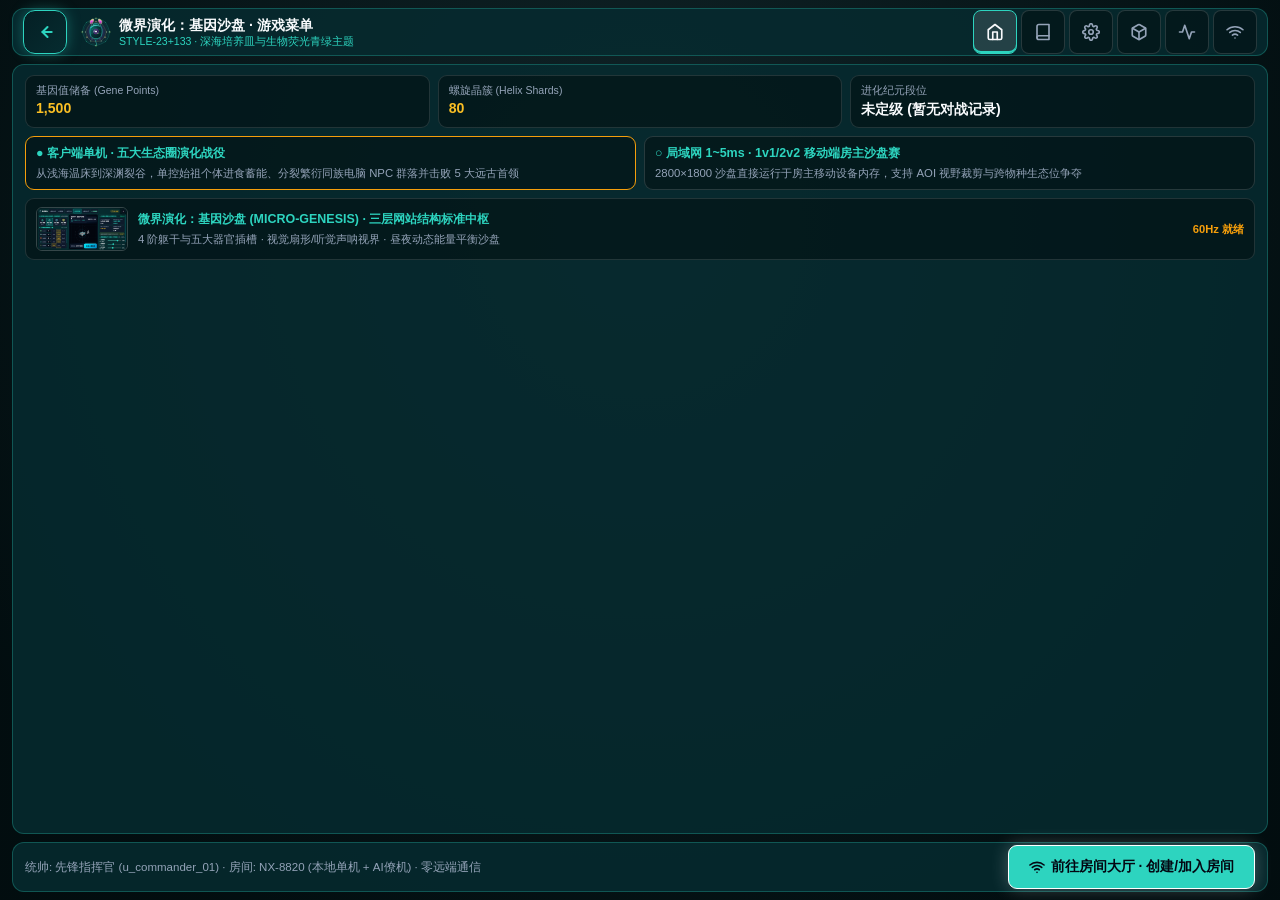
==== commit 1628a5c5: "feat(lifecycle): decouple menu shell from on-demand room-gated game engines across all 5 games" ====
--- a/genesis/index.html
+++ b/genesis/index.html
@@ -1219,3496 +1219,25 @@
 
   <script src="../shared/nexus-sdk.js?v=4.0"></script>
   <script>
-    (() => {
-      'use strict';
-
-      NexusSDK.initShellUI({ gameId: 'micro-genesis', gameTitle: '微界演化：基因沙盘' });
-
-      /* =====================================================================
-       * 1. 权威器官与躯干分阶图鉴数据库 (100% 对齐 05 & 06 规范)
-       * ===================================================================== */
-      const TORSOS = {
-        'torso-t1-micro': {
-          id: 'torso-t1-micro', code: 'T01', name: '微型单节原核体', shortName: 'T01 原核',
-          sprite: 'torso-t1-micro.svg', volume: 1.0, baseHp: 70, bmr: 0.8, kv: 1.25, kw: 1.30,
-          transitionGp: 0, totalSlots: 5,
-          slots: { core: 1, sensory: 1, mouth: 1, locomotion: 1, utility: 1 },
-          sizePx: 24, segments: [1.0]
-        },
-        'torso-t2-stream': {
-          id: 'torso-t2-stream', code: 'T02', name: '流线三节真核体', shortName: 'T02 流线',
-          sprite: 'torso-t2-stream.svg', volume: 2.2, baseHp: 140, bmr: 1.8, kv: 1.00, kw: 1.00,
-          transitionGp: 150, totalSlots: 7,
-          slots: { core: 1, sensory: 1, mouth: 1, locomotion: 2, utility: 2 },
-          sizePx: 30, segments: [0.95, 1.05, 0.78]
-        },
-        'torso-t3-predator': {
-          id: 'torso-t3-predator', code: 'T03', name: '宽幅五节掠食体', shortName: 'T03 掠食',
-          sprite: 'torso-t3-predator.svg', volume: 4.0, baseHp: 240, bmr: 3.6, kv: 0.72, kw: 0.68,
-          transitionGp: 320, totalSlots: 9,
-          slots: { core: 1, sensory: 2, mouth: 1, locomotion: 2, utility: 3 },
-          sizePx: 38, segments: [0.92, 1.15, 1.08, 0.88, 0.68]
-        },
-        'torso-t4-titan': {
-          id: 'torso-t4-titan', code: 'T04', name: '巨型多节深渊泰坦', shortName: 'T04 泰坦',
-          sprite: 'torso-t4-titan.svg', volume: 7.5, baseHp: 420, bmr: 7.2, kv: 0.48, kw: 0.42,
-          transitionGp: 600, totalSlots: 12,
-          slots: { core: 1, sensory: 2, mouth: 2, locomotion: 3, utility: 4 },
-          sizePx: 48, segments: [0.95, 1.20, 1.22, 1.12, 0.98, 0.82, 0.65]
-        }
+  /**
+   * 标准微游菜单清单入口 (Step 1 & Step 3 标准模板结构)
+   * - 仅初始化第二层游戏菜单清单 (Tier 2 Menu)，零游戏引擎逻辑、零后台循环、零自动建房广播。
+   * - 唯有通过【⑥ 房间大厅】创建/加入房间并点击【🚀 启动游戏 · 进入战场】，
+   *   才由 SDK 唤起启动加载画面并按需加载 ./engine.js 启动游戏。
+   */
+  NexusSDK.initShellUI({
+    gameId: 'micro-genesis',
+    gameTitle: '微界演化 · 培养皿基因序列库',
+    engineUrl: './engine.js',
+    storagePrefix: 'MICRO_GENESIS_V4_SAVE_',
+    defaultSave: function(isAdmin) {
+      return {
+        atp: isAdmin ? 999999 : 1500,
+        unlockedGenes: ['flagella', 'spike', 'chloroplast', 'cilia', 'toxin_sac', 'chitin_shell'],
+        speciesPreset: 'apex_leviathan'
       };
-
-      const ORGAN_CATALOG = {
-        /* 1. 核心插槽 (Core) */
-        'core-vacuole': {
-          id: 'core-vacuole', category: 'core', branchName: '原质消化泡 (代谢储能系)',
-          levels: {
-            1: { name: '单室消化液泡', sprite: 'core-vacuole-lv1.svg', gp: 0, bmr: 0, baseE: 100, digestEff: 1.00, regenPerE: 0.8, regenCap: 0.8, reproRatio: 0.70, childERatio: 0.45 },
-            2: { name: '双循环线粒体腔', sprite: 'core-vacuole-lv2.svg', gp: 120, bmr: 0, baseE: 155, digestEff: 1.30, regenPerE: 1.3, regenCap: 1.5, reproRatio: 0.60, childERatio: 0.42 },
-            3: { name: '超频多核代谢中枢', sprite: 'core-vacuole-lv3.svg', gp: 320, bmr: 0, baseE: 230, digestEff: 1.65, regenPerE: 2.0, regenCap: 2.6, reproRatio: 0.50, childERatio: 0.40 }
-          }
-        },
-        'core-mitosis': {
-          id: 'core-mitosis', category: 'core', branchName: '裂变生殖核 (繁衍再生系)',
-          levels: {
-            1: { name: '初级裂变生殖核', sprite: 'core-mitosis-lv1.svg', gp: 0, bmr: 0, baseE: 90, digestEff: 0.95, regenPerE: 1.2, regenCap: 1.2, reproRatio: 0.60, childERatio: 0.42 },
-            2: { name: '双螺旋造血内脏', sprite: 'core-mitosis-lv2.svg', gp: 120, bmr: 0, baseE: 135, digestEff: 1.15, regenPerE: 2.0, regenCap: 2.4, reproRatio: 0.50, childERatio: 0.40 },
-            3: { name: '母体永生繁衍矩阵', sprite: 'core-mitosis-lv3.svg', gp: 320, bmr: 0, baseE: 190, digestEff: 1.35, regenPerE: 3.2, regenCap: 4.0, reproRatio: 0.42, childERatio: 0.35 }
-          }
-        },
-
-        /* 2. 感官插槽 (Sensory —— 大幅提升 Lv.1 基础预警范围，减少等级提升带来的级差增益) */
-        'sensory-eye': {
-          id: 'sensory-eye', category: 'sensory', senseType: 'eye', branchName: '光学视觉眼 (扇形彩色)',
-          levels: {
-            1: { name: '原始感光眼点', sprite: 'sensory-eye-lv1.svg', gp: 0, bmr: 0.15, dayAngle: 130, nightAngle: 90, dayRange: 260, nightRange: 145, sat: 0.35 },
-            2: { name: '晶状体折光单眼', sprite: 'sensory-eye-lv2.svg', gp: 100, bmr: 0.30, dayAngle: 165, nightAngle: 115, dayRange: 310, nightRange: 170, sat: 0.85 },
-            3: { name: '全光谱棱镜复眼', sprite: 'sensory-eye-lv3.svg', gp: 280, bmr: 0.55, dayAngle: 200, nightAngle: 140, dayRange: 360, nightRange: 200, sat: 1.25 }
-          }
-        },
-        'sensory-ear': {
-          id: 'sensory-ear', category: 'sensory', senseType: 'ear', branchName: '声呐听觉耳 (360°雷达定格)',
-          levels: {
-            1: { name: '初级震动膜耳', sprite: 'sensory-ear-lv1.svg', gp: 0, bmr: 0.15, sonarRange: 280, pulseSec: 0.95, staticRange: 85 },
-            2: { name: '环状微流侧线', sprite: 'sensory-ear-lv2.svg', gp: 110, bmr: 0.30, sonarRange: 330, pulseSec: 0.65, staticRange: 120 },
-            3: { name: '深渊高频回声耳', sprite: 'sensory-ear-lv3.svg', gp: 290, bmr: 0.55, sonarRange: 380, pulseSec: 0.35, staticRange: 155 }
-          }
-        },
-
-        /* 3. 口部插槽 (Mouth) */
-        'mouth-herb': {
-          id: 'mouth-herb', category: 'mouth', diet: 'herbivore', branchName: '微孔滤食吸管 (植食高转化)',
-          levels: {
-            1: { name: '微孔滤食吸管', sprite: 'mouth-herb-lv1.svg', gp: 0, bmr: 0.15, herbEff: 1.40, carnEff: 0, funnelR: 52, biteDmg: 3, biteCost: 0.8, lifesteal: 0 },
-            2: { name: '涡流纤毛虹吸漏斗', sprite: 'mouth-herb-lv2.svg', gp: 90, bmr: 0.30, herbEff: 1.65, carnEff: 0, funnelR: 78, biteDmg: 5, biteCost: 1.0, lifesteal: 0 },
-            3: { name: '晶化共鸣研磨齿盘', sprite: 'mouth-herb-lv3.svg', gp: 240, bmr: 0.50, herbEff: 1.95, carnEff: 0, funnelR: 105, biteDmg: 10, biteCost: 1.2, lifesteal: 0 }
-          }
-        },
-        'mouth-carn': {
-          id: 'mouth-carn', category: 'mouth', diet: 'carnivore', branchName: '撕裂几丁骨颚 (肉食强撕咬)',
-          levels: {
-            1: { name: '裂噬几丁单颚', sprite: 'mouth-carn-lv1.svg', gp: 0, bmr: 0.45, herbEff: 0, carnEff: 1.25, funnelR: 28, biteDmg: 26, biteCost: 2.5, lifesteal: 0.15 },
-            2: { name: '倒钩锯齿双巨颚', sprite: 'mouth-carn-lv2.svg', gp: 130, bmr: 0.85, herbEff: 0, carnEff: 1.45, funnelR: 32, biteDmg: 42, biteCost: 3.5, lifesteal: 0.22 },
-            3: { name: '深渊断骨碎甲利刃', sprite: 'mouth-carn-lv3.svg', gp: 340, bmr: 1.40, herbEff: 0, carnEff: 1.70, funnelR: 36, biteDmg: 64, biteCost: 4.5, lifesteal: 0.30 }
-          }
-        },
-        'mouth-omni': {
-          id: 'mouth-omni', category: 'mouth', diet: 'omnivore', branchName: '双用刺吸口吻 (杂食均衡)',
-          levels: {
-            1: { name: '初级双用刺吸吻', sprite: 'mouth-omni-lv1.svg', gp: 0, bmr: 0.25, herbEff: 0.85, carnEff: 0.85, funnelR: 36, biteDmg: 14, biteCost: 1.8, lifesteal: 0.05 },
-            2: { name: '钳状分节咀嚼喙', sprite: 'mouth-omni-lv2.svg', gp: 100, bmr: 0.45, herbEff: 0.95, carnEff: 0.95, funnelR: 42, biteDmg: 22, biteCost: 2.4, lifesteal: 0.08 },
-            3: { name: '酸解高频融合口器', sprite: 'mouth-omni-lv3.svg', gp: 260, bmr: 0.75, herbEff: 1.10, carnEff: 1.10, funnelR: 48, biteDmg: 32, biteCost: 3.0, lifesteal: 0.12 }
-          }
-        },
-
-        /* 4. 运动插槽 (Locomotion) */
-        'loco-flagella': {
-          id: 'loco-flagella', category: 'locomotion', branchName: '柔性推进鞭毛 (省能巡航)',
-          levels: {
-            1: { name: '单丝螺旋鞭毛', sprite: 'loco-flagella-lv1.svg', gp: 0, bmr: 0.15, thrust: 32, torque: 28, skill: null, skillCost: 0, skillCd: 0 },
-            2: { name: '双联谐振长鞭', sprite: 'loco-flagella-lv2.svg', gp: 95, bmr: 0.30, thrust: 52, torque: 45, skill: null, skillCost: 0, skillCd: 0 },
-            3: { name: '量子波导多束尾纤', sprite: 'loco-flagella-lv3.svg', gp: 250, bmr: 0.50, thrust: 78, torque: 68, skill: null, skillCost: 0, skillCd: 0 }
-          }
-        },
-        'loco-fin': {
-          id: 'loco-fin', category: 'locomotion', branchName: '矢量转向侧鳍 (高敏侧闪)',
-          levels: {
-            1: { name: '薄膜平衡侧鳍', sprite: 'loco-fin-lv1.svg', gp: 0, bmr: 0.20, thrust: 18, torque: 55, skill: 'sidestep', skillCost: 12, skillCd: 4.0 },
-            2: { name: '双翼矢量折跃鳍', sprite: 'loco-fin-lv2.svg', gp: 110, bmr: 0.40, thrust: 30, torque: 88, skill: 'sidestep', skillCost: 10, skillCd: 2.8 },
-            3: { name: '幻影多轴流体翼阵列', sprite: 'loco-fin-lv3.svg', gp: 280, bmr: 0.65, thrust: 46, torque: 130, skill: 'sidestep', skillCost: 8, skillCd: 1.8 }
-          }
-        },
-        'loco-jet': {
-          id: 'loco-jet', category: 'locomotion', branchName: '高压喷水推进囊 (爆发冲刺)',
-          levels: {
-            1: { name: '单腔脉动喷水囊', sprite: 'loco-jet-lv1.svg', gp: 0, bmr: 0.30, thrust: 60, torque: 14, skill: 'jetdash', skillCost: 18, skillCd: 4.5 },
-            2: { name: '双管增压水力喷嘴', sprite: 'loco-jet-lv2.svg', gp: 125, bmr: 0.55, thrust: 95, torque: 24, skill: 'jetdash', skillCost: 16, skillCd: 3.2 },
-            3: { name: '超空泡等离子推进引擎', sprite: 'loco-jet-lv3.svg', gp: 330, bmr: 0.90, thrust: 145, torque: 38, skill: 'jetdash', skillCost: 14, skillCd: 2.2 }
-          }
-        },
-
-        /* 5. 功能插槽 (Utility) */
-        'util-scales': {
-          id: 'util-scales', category: 'utility', branchName: '硬化鳞片 (减伤装甲)',
-          levels: {
-            1: { name: '角质覆瓦薄鳞', sprite: 'util-scales-lv1.svg', gp: 0, bmr: 0.25, dr: 0.22, bonusHp: 25, reflect: 0, skill: null, skillCost: 0, skillCd: 0 },
-            2: { name: '几丁质六角重鳞', sprite: 'util-scales-lv2.svg', gp: 110, bmr: 0.50, dr: 0.38, bonusHp: 55, reflect: 0, skill: null, skillCost: 0, skillCd: 0 },
-            3: { name: '深渊棱镜反伤晶甲', sprite: 'util-scales-lv3.svg', gp: 290, bmr: 0.85, dr: 0.55, bonusHp: 100, reflect: 0.30, skill: null, skillCost: 0, skillCd: 0 }
-          }
-        },
-        'util-mimic': {
-          id: 'util-mimic', category: 'utility', branchName: '拟态皮肤 (欺骗视觉)',
-          levels: {
-            1: { name: '初级色素拟态膜', sprite: 'util-mimic-lv1.svg', gp: 80, bmr: 0.15, dr: 0, bonusHp: 0, skill: 'mimic', skillCost: 10, skillCd: 8.0, mimicDur: 6.0 },
-            2: { name: '动态光学折射皮层', sprite: 'util-mimic-lv2.svg', gp: 180, bmr: 0.25, dr: 0, bonusHp: 0, skill: 'mimic', skillCost: 10, skillCd: 6.0, mimicDur: 9.0 },
-            3: { name: '幽灵全息隐形表皮', sprite: 'util-mimic-lv3.svg', gp: 350, bmr: 0.40, dr: 0, bonusHp: 0, skill: 'mimic', skillCost: 8, skillCd: 4.5, mimicDur: 14.0 }
-          }
-        },
-        'util-ink': {
-          id: 'util-ink', category: 'utility', branchName: '蓄能墨囊 (致盲视觉)',
-          levels: {
-            1: { name: '单泡暗影墨囊', sprite: 'util-ink-lv1.svg', gp: 75, bmr: 0.15, dr: 0, bonusHp: 0, skill: 'ink', skillCost: 20, skillCd: 7.0, inkR: 120, inkDur: 4.0 },
-            2: { name: '高压浓雾双墨腺', sprite: 'util-ink-lv2.svg', gp: 165, bmr: 0.25, dr: 0, bonusHp: 0, skill: 'ink', skillCost: 18, skillCd: 5.5, inkR: 165, inkDur: 5.5 },
-            3: { name: '深渊窒息黑洞墨囊', sprite: 'util-ink-lv3.svg', gp: 310, bmr: 0.40, dr: 0, bonusHp: 0, skill: 'ink', skillCost: 16, skillCd: 4.2, inkR: 220, inkDur: 7.5 }
-          }
-        },
-        'util-venom': {
-          id: 'util-venom', category: 'utility', branchName: '毒腺器官 (持续毒伤)',
-          levels: {
-            1: { name: '微弱酸性毒胞', sprite: 'util-venom-lv1.svg', gp: 85, bmr: 0.20, dr: 0, bonusHp: 0, skill: 'venom', skillCost: 15, skillCd: 5.0, dot: 5, dotDur: 4.0 },
-            2: { name: '麻痹神经双毒腺', sprite: 'util-venom-lv2.svg', gp: 185, bmr: 0.35, dr: 0, bonusHp: 0, skill: 'venom', skillCost: 16, skillCd: 4.2, dot: 9, dotDur: 5.5 },
-            3: { name: '坏死融骨剧毒母囊', sprite: 'util-venom-lv3.svg', gp: 340, bmr: 0.55, dr: 0, bonusHp: 0, skill: 'venom', skillCost: 18, skillCd: 3.5, dot: 15, dotDur: 7.0 }
-          }
-        },
-        'util-spike': {
-          id: 'util-spike', category: 'utility', branchName: '骨刺发射器 (远程穿刺)',
-          levels: {
-            1: { name: '单发钙化骨刺鞘', sprite: 'util-spike-lv1.svg', gp: 90, bmr: 0.20, dr: 0, bonusHp: 0, skill: 'spike', skillCost: 8, skillCd: 1.4, spikeDmg: 18, spikeCount: 1, spikeRange: 250 },
-            2: { name: '双联倒钩连射骨刺', sprite: 'util-spike-lv2.svg', gp: 195, bmr: 0.35, dr: 0, bonusHp: 0, skill: 'spike', skillCost: 10, skillCd: 1.1, spikeDmg: 16, spikeCount: 2, spikeRange: 310 },
-            3: { name: '超速电磁穿甲棘阵列', sprite: 'util-spike-lv3.svg', gp: 360, bmr: 0.55, dr: 0, bonusHp: 0, skill: 'spike', skillCost: 12, skillCd: 0.85, spikeDmg: 22, spikeCount: 3, spikeRange: 380 }
-          }
-        },
-        'util-electric': {
-          id: 'util-electric', category: 'utility', branchName: '生物放电器官 (范围麻痹)',
-          levels: {
-            1: { name: '微弱生物电斑', sprite: 'util-electric-lv1.svg', gp: 100, bmr: 0.25, dr: 0, bonusHp: 0, skill: 'electric', skillCost: 22, skillCd: 6.0, elecR: 110, elecDmg: 16, stunSec: 0.8 },
-            2: { name: '高压环状电鳗腺', sprite: 'util-electric-lv2.svg', gp: 220, bmr: 0.45, dr: 0, bonusHp: 0, skill: 'electric', skillCost: 24, skillCd: 4.8, elecR: 150, elecDmg: 30, stunSec: 1.3 },
-            3: { name: '雷暴等离子电弧核心', sprite: 'util-electric-lv3.svg', gp: 380, bmr: 0.70, dr: 0, bonusHp: 0, skill: 'electric', skillCost: 26, skillCd: 3.8, elecR: 195, elecDmg: 48, stunSec: 1.8 }
-          }
-        }
-      };
-
-      /* 官方化石记录：5 大官方标准生态物种 (完整 5 插槽配方) */
-      const OFFICIAL_FOSSILS = [
-        {
-          speciesId: 'fossil_t1_herb', origin: 'official_fossil', speciesName: '浅水草食游虫', torsoId: 'torso-t1-micro',
-          desc: '温和浅滩常见的高转化植食微虫，凭借滤食吸管与低代谢迅速繁衍种群。',
-          slots: {
-            core: { id: 'core-vacuole', level: 1 },
-            sensory: [{ id: 'sensory-eye', level: 1 }],
-            mouth: [{ id: 'mouth-herb', level: 1 }],
-            locomotion: [{ id: 'loco-flagella', level: 1 }],
-            utility: [{ id: 'util-scales', level: 1 }]
-          },
-          aiWeights: { w_aggr: 0.15, w_flock: 0.80, w_flee: 0.75, w_repro: 0.90, w_mut: 0.20 }
-        },
-        {
-          speciesId: 'fossil_t2_spike', origin: 'official_fossil', speciesName: '游荡掠食刺虫', torsoId: 'torso-t2-stream',
-          desc: '中层水域敏捷猎手，发现目标后齐射钙化骨刺并启动水囊突进撕咬。',
-          slots: {
-            core: { id: 'core-vacuole', level: 1 },
-            sensory: [{ id: 'sensory-eye', level: 1 }],
-            mouth: [{ id: 'mouth-carn', level: 1 }],
-            locomotion: [{ id: 'loco-jet', level: 1 }, { id: 'loco-flagella', level: 1 }],
-            utility: [{ id: 'util-spike', level: 1 }, { id: 'util-scales', level: 1 }]
-          },
-          aiWeights: { w_aggr: 0.80, w_flock: 0.35, w_flee: 0.30, w_repro: 0.65, w_mut: 0.25 }
-        },
-        {
-          speciesId: 'fossil_t2_sonar', origin: 'official_fossil', speciesName: '剧毒声呐潜猎虫', torsoId: 'torso-t2-stream',
-          desc: '搭载 360° 环状微流侧线的夜行刺客，在黑夜中释放神经毒环与墨云猎杀视觉生物。',
-          slots: {
-            core: { id: 'core-vacuole', level: 2 },
-            sensory: [{ id: 'sensory-ear', level: 2 }],
-            mouth: [{ id: 'mouth-omni', level: 2 }],
-            locomotion: [{ id: 'loco-flagella', level: 2 }, { id: 'loco-fin', level: 1 }],
-            utility: [{ id: 'util-venom', level: 2 }, { id: 'util-ink', level: 1 }]
-          },
-          aiWeights: { w_aggr: 0.70, w_flock: 0.45, w_flee: 0.50, w_repro: 0.75, w_mut: 0.30 }
-        },
-        {
-          speciesId: 'fossil_t3_carapace', origin: 'official_fossil', speciesName: '重甲深水巨鳌', torsoId: 'torso-t3-predator',
-          desc: '装备视听双感官与双层几丁质六角重鳞的重装掠食者，正面交锋极难破防。',
-          slots: {
-            core: { id: 'core-mitosis', level: 2 },
-            sensory: [{ id: 'sensory-eye', level: 2 }, { id: 'sensory-ear', level: 1 }],
-            mouth: [{ id: 'mouth-carn', level: 2 }],
-            locomotion: [{ id: 'loco-fin', level: 2 }, { id: 'loco-jet', level: 2 }],
-            utility: [{ id: 'util-scales', level: 2 }, { id: 'util-scales', level: 2 }, { id: 'util-spike', level: 2 }]
-          },
-          aiWeights: { w_aggr: 0.85, w_flock: 0.50, w_flee: 0.20, w_repro: 0.60, w_mut: 0.20 }
-        },
-        {
-          speciesId: 'fossil_t4_titan', origin: 'official_fossil', speciesName: '深渊电弧泰坦', torsoId: 'torso-t4-titan',
-          desc: '深渊裂谷食物链顶端的七节巨兽，视听满级全向锁定，超空泡冲刺配合雷暴电弧统治全场。',
-          slots: {
-            core: { id: 'core-vacuole', level: 3 },
-            sensory: [{ id: 'sensory-eye', level: 3 }, { id: 'sensory-ear', level: 3 }],
-            mouth: [{ id: 'mouth-carn', level: 3 }, { id: 'mouth-carn', level: 3 }],
-            locomotion: [{ id: 'loco-jet', level: 3 }, { id: 'loco-jet', level: 3 }, { id: 'loco-fin', level: 3 }],
-            utility: [{ id: 'util-electric', level: 3 }, { id: 'util-scales', level: 3 }, { id: 'util-spike', level: 3 }, { id: 'util-mimic', level: 3 }]
-          },
-          aiWeights: { w_aggr: 0.95, w_flock: 0.30, w_flee: 0.10, w_repro: 0.55, w_mut: 0.15 }
-        }
-      ];
-
-      const EPIC_BOSSES = [
-        { id: 'boss_1', chapter: '第一章 · 浅海温床', name: '1. 吞天水螅 (Hydra Goliath)', unlock: '首通解锁：T02 流线躯干 + 晶状体单眼 Lv.2 | 3星：暗影墨囊 Lv.1', desc: '定居中央泉眼，伸展 6 条弹性触手旋涡捕捞；HP < 50% 时断触化为 3 只游猎分身。' },
-        { id: 'boss_2', chapter: '第二章 · 嗜热喷口', name: '2. 晶甲熔岩虱 (Magma Louse)', unlock: '首通解锁：双管喷水嘴 Lv.2 + 六角重鳞 Lv.2 | 3星：造血内脏 Lv.2', desc: '正面硫化晶甲减免 80% 伤害，需绕后破坏尾部散热喷口使其停机瘫痪。' },
-        { id: 'boss_3', chapter: '第三章 · 极寒冰隙', name: '3. 霜刃水母 (Cryo-Bladed Medusa)', unlock: '首通解锁：T03 掠食躯干 + 微流侧线 Lv.2 | 3星：光学拟态皮层 Lv.2', desc: '周期性收缩伞盖释放 60% 减速冰刺与 8 秒限时冰晶护盾。' },
-        { id: 'boss_4', chapter: '第四章 · 剧毒沼泽', name: '4. 千目原质母体 (Primordial Slime)', unlock: '首通解锁：神经双毒腺 Lv.2 + 双墨腺 Lv.2 | 3星：倒钩骨刺 Lv.2', desc: '吞噬死亡生物即时拟态同化其器官（最多保留 2 个 FIFO 同化槽位，持续 12.0s）。' },
-        { id: 'boss_5', chapter: '第五章 · 深渊裂谷', name: '5. 虚空噬菌裂变兽 (Void Leviathan)', unlock: '首通解锁：T04 深渊泰坦 + 高频回声耳 Lv.3 | 3星：多核中枢 Lv.3 + 雷暴核心 Lv.3', desc: '释放向心黑洞引力场与 4.0 秒逆转基因光束（临时将受击者器官压制为 Lv.1）。' }
-      ];
-
-      const BIOMES = [
-        { id: 0, name: '1. 浅海温床', sub: '标准昼夜 · 吞天水螅', bgTint: '#041022', bmrMult: 1.0, dragMult: 1.0, forceNight: false, desc: '第一章【浅海温床】：墨蓝深邃底色，白昼丁达尔光束通透，标准昼夜交替（180s周期），关底首领：吞天水螅。' },
-        { id: 1, name: '2. 嗜热喷口', sub: '热液脉冲 · 晶甲熔岩虱', bgTint: '#14080e', bmrMult: 1.05, dragMult: 0.95, forceNight: false, desc: '第二章【嗜热喷口】：深黑底色带暗红地热微裂隙，热泉喷口高频喷射上升流恢复能量，关底首领：晶甲熔岩虱。' },
-        { id: 2, name: '3. 极寒冰隙', sub: '流体凝滞 · 霜刃水母', bgTint: '#03131d', bmrMult: 1.15, dragMult: 1.25, forceNight: false, desc: '第三章【极寒冰隙】：冷黑底色泛极光青冰裂纹理，流体黏阻增加，推荐挂载鞭毛或折跃鳍，关底首领：霜刃水母。' },
-        { id: 3, name: '4. 剧毒沼泽', sub: '酸蚀浓雾 · 千目母体', bgTint: '#07140e', bmrMult: 1.30, dragMult: 1.05, forceNight: false, desc: '第四章【剧毒沼泽】：墨黑底色夹杂酸绿毒泡，基础代谢能耗 +30%，关底首领：千目原质母体（双槽 FIFO 12s 同化）。' },
-        { id: 4, name: '5. 深渊裂谷', sub: '永恒黑夜 · 虚空裂变兽', bgTint: '#02040a', bmrMult: 1.20, dragMult: 1.0, forceNight: true, desc: '第五章【深渊裂谷】：纯黑曜绝对虚空，永恒黑夜使视觉视距缩短 45%，听觉声呐尽显统治力，终极首领：虚空噬菌裂变兽。' }
-      ];
-
-      /* =====================================================================
-       * 2. 全量 55 枚多层 SVG 贴图预加载器
-       * ===================================================================== */
-      const spriteMap = {
-        'env-algae.svg': 'env-algae.svg',
-        'env-meat.svg': 'env-meat.svg',
-        'env-vent.svg': 'env-vent.svg'
-      };
-      Object.values(TORSOS).forEach((t) => { spriteMap[t.sprite] = t.sprite; });
-      Object.values(ORGAN_CATALOG).forEach((series) => {
-        [1, 2, 3].forEach((lv) => {
-          const sp = series.levels[lv].sprite;
-          spriteMap[sp] = sp;
-        });
-      });
-      const SPRITE_IMGS = NexusSDK.loadSprites('micro-genesis', spriteMap);
-
-      /* =====================================================================
-       * 3. 物种蓝图数学计算引擎与六重反作弊 Schema 校验器 (05 第 5.1 & 5.4 节)
-       * ===================================================================== */
-      function sanitizeSpeciesName(rawName) {
-        const cleaned = String(rawName || '未命名物种').replace(/[<>"'&\x00-\x1f]/g, '').trim();
-        return (cleaned || '未命名物种').slice(0, 12);
-      }
-
-      function escapeHtml(rawStr) {
-        return String(rawStr ?? '')
-          .replace(/&/g, '&amp;')
-          .replace(/</g, '&lt;')
-          .replace(/>/g, '&gt;')
-          .replace(/"/g, '&quot;')
-          .replace(/'/g, '&#39;');
-      }
-
-      function clampAiWeight(val) {
-        const num = Number(val);
-        return Number.isFinite(num) ? Math.min(1.0, Math.max(0.0, num)) : 0.50;
-      }
-
-      function validateAndSanitizeBlueprint(raw) {
-        const src = raw && typeof raw === 'object' ? raw : {};
-        const torsoId = TORSOS[src.torsoId] ? src.torsoId : 'torso-t2-stream';
-        const torso = TORSOS[torsoId];
-        const rawSlots = src.slots && typeof src.slots === 'object' ? src.slots : {};
-
-        // ① 核心插槽
-        let coreId = rawSlots.core && ORGAN_CATALOG[rawSlots.core.id] && ORGAN_CATALOG[rawSlots.core.id].category === 'core'
-          ? rawSlots.core.id : 'core-vacuole';
-        let coreLv = Math.min(3, Math.max(1, Math.round(Number(rawSlots.core?.level) || 1)));
-
-        function sanitizeSlotArray(arr, cat, maxLen, fallbackId) {
-          const list = Array.isArray(arr) ? arr.slice(0, maxLen) : [];
-          const out = [];
-          list.forEach((item) => {
-            if (item && ORGAN_CATALOG[item.id] && ORGAN_CATALOG[item.id].category === cat) {
-              const lv = Math.min(3, Math.max(1, Math.round(Number(item.level) || 1)));
-              out.push({ id: item.id, level: lv });
-            }
-          });
-          if (out.length === 0 && fallbackId) {
-            out.push({ id: fallbackId, level: 1 });
-          }
-          return out;
-        }
-
-        const sensory = sanitizeSlotArray(rawSlots.sensory, 'sensory', torso.slots.sensory, 'sensory-eye');
-        const mouth = sanitizeSlotArray(rawSlots.mouth, 'mouth', torso.slots.mouth, 'mouth-omni');
-        // ④ 双口部插槽强制同食性校验
-        if (mouth.length > 1) {
-          mouth[1].id = mouth[0].id;
-        }
-        const locomotion = sanitizeSlotArray(rawSlots.locomotion, 'locomotion', torso.slots.locomotion, 'loco-flagella');
-        const utility = sanitizeSlotArray(rawSlots.utility, 'utility', torso.slots.utility, 'util-scales');
-
-        const rawAi = src.aiWeights && typeof src.aiWeights === 'object' ? src.aiWeights : {};
-        const aiWeights = {
-          w_aggr: clampAiWeight(rawAi.w_aggr ?? 0.65),
-          w_flock: clampAiWeight(rawAi.w_flock ?? 0.50),
-          w_flee: clampAiWeight(rawAi.w_flee ?? 0.40),
-          w_repro: clampAiWeight(rawAi.w_repro ?? 0.75),
-          w_mut: clampAiWeight(rawAi.w_mut ?? 0.25)
-        };
-
-        const bp = {
-          speciesId: String(src.speciesId || ('sp_' + Date.now() + '_' + Math.floor(Math.random() * 999))),
-          origin: src.origin === 'official_fossil' ? 'official_fossil' : 'player',
-          speciesName: sanitizeSpeciesName(src.speciesName),
-          torsoId,
-          slots: {
-            core: { id: coreId, level: coreLv },
-            sensory,
-            mouth,
-            locomotion,
-            utility
-          },
-          aiWeights,
-          wildEnabled: src.wildEnabled !== false,
-          records: {
-            maxPopulation: Math.max(1, Math.round(Number(src.records?.maxPopulation) || 1)),
-            totalKills: Math.max(0, Math.round(Number(src.records?.totalKills) || 0)),
-            longestSurvivalSec: Math.max(0, Math.round(Number(src.records?.longestSurvivalSec) || 0))
-          }
-        };
-        const computed = computeBlueprintStats(bp, false);
-        const suppressedComputed = computeBlueprintStats(bp, true);
-        bp.dietType = computed.dietType;
-        bp.statsSummary = computed.statsSummary;
-        bp.suppressedStatsSummary = suppressedComputed.statsSummary;
-        return bp;
-      }
-
-      function getEffectiveStats(org) {
-        if (!org || !org.blueprint) return {};
-        return (org.suppressedTimer > 0 && org.blueprint.suppressedStatsSummary)
-          ? org.blueprint.suppressedStatsSummary
-          : org.blueprint.statsSummary;
-      }
-
-      function computeBlueprintStats(bp, forceLv1 = false) {
-        const torso = TORSOS[bp.torsoId] || TORSOS['torso-t2-stream'];
-        const effLv = (lv) => (forceLv1 ? 1 : lv);
-        const coreSpec = ORGAN_CATALOG[bp.slots.core.id].levels[effLv(bp.slots.core.level)];
-
-        let maxHp = torso.baseHp;
-        const maxEnergy = Math.round(coreSpec.baseE * Math.pow(torso.volume, 0.6));
-        let bmr = torso.bmr + coreSpec.bmr;
-        let totalGpCost = torso.transitionGp + coreSpec.gp;
-
-        // 感官插槽合成
-        let eyeOrgans = [];
-        let earOrgans = [];
-        bp.slots.sensory.forEach((s) => {
-          const lv = effLv(s.level);
-          const spec = ORGAN_CATALOG[s.id].levels[lv];
-          bmr += spec.bmr;
-          totalGpCost += spec.gp;
-          if (s.id === 'sensory-eye') eyeOrgans.push({ level: lv, ...spec });
-          if (s.id === 'sensory-ear') earOrgans.push({ level: lv, ...spec });
-        });
-        eyeOrgans.sort((a, b) => b.level - a.level);
-        earOrgans.sort((a, b) => b.level - a.level);
-
-        let dayEyeRange = 0, nightEyeRange = 0, dayEyeAngle = 0, nightEyeAngle = 0, eyeSat = 0.35, maxEyeLv = 0;
-        if (eyeOrgans.length > 0) {
-          const mainEye = eyeOrgans[0];
-          maxEyeLv = mainEye.level;
-          const multRange = eyeOrgans.length > 1 ? 1.25 : 1.0;
-          const multAngle = eyeOrgans.length > 1 ? 1.20 : 1.0;
-          dayEyeRange = Math.round(mainEye.dayRange * multRange);
-          nightEyeRange = Math.round(mainEye.nightRange * multRange);
-          dayEyeAngle = Math.min(270, Math.round(mainEye.dayAngle * multAngle));
-          nightEyeAngle = Math.min(270, Math.round(mainEye.nightAngle * multAngle));
-          eyeSat = mainEye.sat;
-        }
-
-        let sonarRange = 0, sonarPulseSec = 1.40, staticSenseRange = 0, maxEarLv = 0;
-        if (earOrgans.length > 0) {
-          const mainEar = earOrgans[0];
-          maxEarLv = mainEar.level;
-          const multRange = earOrgans.length > 1 ? 1.25 : 1.0;
-          const multPulse = earOrgans.length > 1 ? 0.80 : 1.0;
-          sonarRange = Math.round(mainEar.sonarRange * multRange);
-          sonarPulseSec = +(mainEar.pulseSec * multPulse).toFixed(2);
-          staticSenseRange = mainEar.staticRange;
-        }
-
-        // 口部插槽合成 (双同系口器 +35% 伤害/吸附半径，能耗 +50%)
-        const firstMouthSeries = ORGAN_CATALOG[bp.slots.mouth[0].id];
-        const firstMouthSpec = firstMouthSeries.levels[effLv(bp.slots.mouth[0].level)];
-        const dualMouthMult = bp.slots.mouth.length > 1 ? 1.35 : 1.0;
-        const dualMouthCostMult = bp.slots.mouth.length > 1 ? 1.50 : 1.0;
-        bp.slots.mouth.forEach((m) => {
-          const spec = ORGAN_CATALOG[m.id].levels[effLv(m.level)];
-          bmr += spec.bmr;
-          totalGpCost += spec.gp;
-        });
-
-        // 运动插槽合成
-        let sumThrust = 0;
-        let sumTorque = 0;
-        let activeSkill = null;
-        let hasFin = false;
-        let hasJet = false;
-        let maxFlagellaLv = 0;
-        bp.slots.locomotion.forEach((l) => {
-          const lv = effLv(l.level);
-          const spec = ORGAN_CATALOG[l.id].levels[lv];
-          bmr += spec.bmr;
-          totalGpCost += spec.gp;
-          sumThrust += spec.thrust;
-          sumTorque += spec.torque;
-          if (l.id === 'loco-fin') hasFin = true;
-          if (l.id === 'loco-jet') hasJet = true;
-          if (l.id === 'loco-flagella') maxFlagellaLv = Math.max(maxFlagellaLv, lv);
-          if (spec.skill && !activeSkill) {
-            activeSkill = { type: spec.skill, organId: l.id, level: lv, sprite: spec.sprite, cost: spec.skillCost, cd: spec.skillCd, spec };
-          }
-        });
-
-        // 功能插槽合成 (多鳞片乘法叠加硬上限 70%)
-        let scaleProd = 1.0;
-        let reflectRatio = 0;
-        bp.slots.utility.forEach((u) => {
-          const lv = effLv(u.level);
-          const spec = ORGAN_CATALOG[u.id].levels[lv];
-          bmr += spec.bmr;
-          totalGpCost += spec.gp;
-          if (u.id === 'util-scales') {
-            maxHp += spec.bonusHp;
-            scaleProd *= (1 - spec.dr);
-            reflectRatio = Math.max(reflectRatio, spec.reflect || 0);
-          }
-          if (spec.skill) {
-            activeSkill = { type: spec.skill, organId: u.id, level: lv, sprite: spec.sprite, cost: spec.skillCost, cd: spec.skillCd, spec };
-          }
-        });
-        const damageReduction = Math.min(0.70, +(1 - scaleProd).toFixed(3));
-        const maxSpeed = Math.round((45 + sumThrust) * torso.kv);
-        const maxTurnRate = +((1.6 + 0.040 * sumTorque) * torso.kw).toFixed(2);
-        bmr = +bmr.toFixed(2);
-
-        return {
-          dietType: firstMouthSeries.diet,
-          statsSummary: {
-            maxHp,
-            maxEnergy,
-            bmr,
-            maxSpeed,
-            maxTurnRate,
-            hasFin,
-            hasJet,
-            maxFlagellaLv,
-            totalGpCost,
-            damageReduction,
-            reflectRatio,
-            digestEff: coreSpec.digestEff,
-            regenPerE: coreSpec.regenPerE,
-            regenCap: coreSpec.regenCap,
-            reproRatio: coreSpec.reproRatio,
-            childERatio: coreSpec.childERatio,
-            herbEff: firstMouthSpec.herbEff,
-            carnEff: firstMouthSpec.carnEff,
-            funnelR: Math.round(firstMouthSpec.funnelR * dualMouthMult),
-            biteDmg: Math.round(firstMouthSpec.biteDmg * dualMouthMult),
-            biteCost: +(firstMouthSpec.biteCost * dualMouthCostMult).toFixed(1),
-            lifesteal: firstMouthSpec.lifesteal,
-            dayEyeRange, nightEyeRange, dayEyeAngle, nightEyeAngle, eyeSat, maxEyeLv,
-            sonarRange, sonarPulseSec, staticSenseRange, maxEarLv,
-            activeSkill
-          }
-        };
-      }
-
-
-      /* =====================================================================
-       * 4. 默认初始基因库、持久化存储与 Base64URL 基因序列码编解码
-       * ===================================================================== */
-      const DEFAULT_PLAYER_SPECIES = [
-        {
-          speciesId: 'sp_default_t2_sonar',
-          origin: 'player',
-          speciesName: '夜行声呐刺猎虫',
-          torsoId: 'torso-t2-stream',
-          slots: {
-            core: { id: 'core-vacuole', level: 2 },
-            sensory: [{ id: 'sensory-ear', level: 2 }],
-            mouth: [{ id: 'mouth-carn', level: 2 }],
-            locomotion: [
-              { id: 'loco-flagella', level: 2 },
-              { id: 'loco-jet', level: 1 }
-            ],
-            utility: [
-              { id: 'util-spike', level: 2 },
-              { id: 'util-ink', level: 1 }
-            ]
-          },
-          aiWeights: { w_aggr: 0.75, w_flock: 0.40, w_flee: 0.35, w_repro: 0.80, w_mut: 0.25 },
-          wildEnabled: true,
-          records: { maxPopulation: 9, totalKills: 24, longestSurvivalSec: 420 }
-        },
-        {
-          speciesId: 'sp_default_t1_herb',
-          origin: 'player',
-          speciesName: '疾风滤食原核虫',
-          torsoId: 'torso-t1-micro',
-          slots: {
-            core: { id: 'core-mitosis', level: 1 },
-            sensory: [{ id: 'sensory-eye', level: 1 }],
-            mouth: [{ id: 'mouth-herb', level: 1 }],
-            locomotion: [{ id: 'loco-flagella', level: 1 }],
-            utility: [{ id: 'util-scales', level: 1 }]
-          },
-          aiWeights: { w_aggr: 0.15, w_flock: 0.85, w_flee: 0.80, w_repro: 0.95, w_mut: 0.30 },
-          wildEnabled: true,
-          records: { maxPopulation: 16, totalKills: 2, longestSurvivalSec: 510 }
-        },
-        {
-          speciesId: 'sp_default_t3_hybrid',
-          origin: 'player',
-          speciesName: '重装雷暴猎杀鳌',
-          torsoId: 'torso-t3-predator',
-          slots: {
-            core: { id: 'core-vacuole', level: 2 },
-            sensory: [
-              { id: 'sensory-eye', level: 2 },
-              { id: 'sensory-ear', level: 2 }
-            ],
-            mouth: [{ id: 'mouth-carn', level: 2 }],
-            locomotion: [
-              { id: 'loco-jet', level: 2 },
-              { id: 'loco-fin', level: 2 }
-            ],
-            utility: [
-              { id: 'util-electric', level: 2 },
-              { id: 'util-scales', level: 2 },
-              { id: 'util-ink', level: 1 }
-            ]
-          },
-          aiWeights: { w_aggr: 0.85, w_flock: 0.45, w_flee: 0.25, w_repro: 0.70, w_mut: 0.20 },
-          wildEnabled: true,
-          records: { maxPopulation: 7, totalKills: 31, longestSurvivalSec: 390 }
-        }
-      ];
-
-      const gameStorage = NexusSDK.createGameStorage('NEXUS_MINI_MICRO_GENESIS_', () => ({
-        version: '3.2.0',
-        gpReserve: 480,
-        geneBank: DEFAULT_PLAYER_SPECIES.map(validateAndSanitizeBlueprint)
-      }));
-      let savedData = gameStorage.load() || {};
-      let playerGeneBank = Array.isArray(savedData.geneBank) && savedData.geneBank.length > 0
-        ? savedData.geneBank.map(validateAndSanitizeBlueprint)
-        : DEFAULT_PLAYER_SPECIES.map(validateAndSanitizeBlueprint);
-      let officialFossils = OFFICIAL_FOSSILS.map(validateAndSanitizeBlueprint);
-      let globalGpReserve = Number.isFinite(savedData.gpReserve) ? Math.max(0, Math.round(savedData.gpReserve)) : 480;
-
-      function persistState() {
-        gameStorage.save({
-          version: '3.2.0',
-          gpReserve: globalGpReserve,
-          geneBank: playerGeneBank
-        });
-        const navGpEl = document.getElementById('nav-gp-text');
-        if (navGpEl) navGpEl.textContent = 'GP: ' + globalGpReserve;
-      }
-
-      function encodeGeneCode(bp) {
-        try {
-          const compact = {
-            n: bp.speciesName,
-            t: bp.torsoId,
-            s: bp.slots,
-            w: bp.aiWeights
-          };
-          const json = JSON.stringify(compact);
-          const b64 = btoa(unescape(encodeURIComponent(json)))
-            .replace(/\+/g, '-').replace(/\//g, '_').replace(/=+$/, '');
-          return 'MG3_' + b64;
-        } catch (_e) {
-          return 'MG3_INVALID';
-        }
-      }
-
-      function decodeGeneCode(codeStr) {
-        try {
-          const raw = String(codeStr || '').trim();
-          const payload = raw.startsWith('MG3_') ? raw.slice(4) : raw;
-          const b64 = payload.replace(/-/g, '+').replace(/_/g, '/');
-          const json = decodeURIComponent(escape(atob(b64)));
-          const parsed = JSON.parse(json);
-          return validateAndSanitizeBlueprint({
-            speciesName: parsed.n || parsed.speciesName,
-            torsoId: parsed.t || parsed.torsoId,
-            slots: parsed.s || parsed.slots,
-            aiWeights: parsed.w || parsed.aiWeights
-          });
-        } catch (_e) {
-          return null;
-        }
-      }
-
-      let toastTimer = null;
-      function showToast(msg) {
-        const el = document.getElementById('mg-toast');
-        if (!el) return;
-        el.textContent = msg;
-        el.classList.add('show');
-        if (toastTimer) clearTimeout(toastTimer);
-        toastTimer = setTimeout(() => el.classList.remove('show'), 2600);
-      }
-
-      /* =====================================================================
-       * 5. 多节连续贝塞尔有机体节包络 + 多层 SVG 器官贴图合成渲染器
-       * ===================================================================== */
-      function drawSpriteCentered(ctx, spriteKey, x, y, drawW, drawH, rotRad, alpha) {
-        const img = SPRITE_IMGS[spriteKey];
-        if (!img || !img.complete || !img.naturalWidth) return;
-        ctx.save();
-        ctx.translate(x, y);
-        if (rotRad) ctx.rotate(rotRad);
-        if (alpha !== undefined) ctx.globalAlpha *= alpha;
-        ctx.drawImage(img, -drawW * 0.5, -drawH * 0.5, drawW, drawH);
-        ctx.restore();
-      }
-
-      function drawOrganism(ctx, org, opts = {}) {
-        const bp = org.blueprint;
-        const torso = TORSOS[bp.torsoId] || TORSOS['torso-t2-stream'];
-        const isSonar = Boolean(opts.sonarWireframe);
-        const phase = opts.freezePhase !== undefined
-          ? opts.freezePhase
-          : ((opts.timeSec || 0) * 6.5 + (org.phaseOffset || 0));
-        const scale = opts.scale || 1.0;
-        const baseR = (torso.sizePx * 0.44) * scale;
-        const segMultipliers = torso.segments || [1.0];
-        const segCount = segMultipliers.length;
-        const segSpacing = baseR * 0.68;
-
-        ctx.save();
-        ctx.translate(org.x, org.y);
-        ctx.rotate(org.angle || 0);
-
-        // 计算脊椎节点坐标 (从头节 i=0 到尾节 i=segCount-1)
-        const spine = [];
-        const totalHalfLen = ((segCount - 1) * segSpacing) * 0.5;
-        for (let i = 0; i < segCount; i++) {
-          const sx = totalHalfLen - i * segSpacing;
-          const wag = i === 0 ? 0 : Math.sin(phase - i * 0.85) * (baseR * 0.12 * (i / segCount));
-          spine.push({
-            x: sx,
-            y: wag,
-            r: baseR * segMultipliers[i]
-          });
-        }
-
-        // ① 绘制连续双切线二次贝塞尔有机包络胶膜
-        ctx.beginPath();
-        const head = spine[0];
-        const tail = spine[spine.length - 1];
-        ctx.arc(head.x, head.y, head.r, -Math.PI * 0.48, Math.PI * 0.48, false);
-        for (let i = 0; i < spine.length - 1; i++) {
-          const c = spine[i];
-          const n = spine[i + 1];
-          const midX = (c.x + n.x) * 0.5;
-          const midY = (c.y + c.r + n.y + n.r) * 0.5;
-          ctx.quadraticCurveTo(c.x, c.y + c.r, midX, midY);
-        }
-        ctx.arc(tail.x, tail.y, tail.r, Math.PI * 0.52, Math.PI * 1.48, false);
-        for (let i = spine.length - 1; i > 0; i--) {
-          const c = spine[i];
-          const p = spine[i - 1];
-          const midX = (c.x + p.x) * 0.5;
-          const midY = (c.y - c.r + p.y - p.r) * 0.5;
-          ctx.quadraticCurveTo(c.x, c.y - c.r, midX, midY);
-        }
-        ctx.closePath();
-
-        if (isSonar) {
-          // 听觉 360° 声呐雷达定格视图：深黑底色 + 银白/冷青声呐脉冲线框 + 定格器官贴图轮廓
-          const pulseAlpha = opts.sonarAlpha !== undefined ? opts.sonarAlpha : 0.92;
-          ctx.fillStyle = `rgba(8, 15, 28, ${0.88 * pulseAlpha})`;
-          ctx.fill();
-          ctx.lineWidth = 1.8 * scale;
-          ctx.strokeStyle = org.faction === 'player'
-            ? `rgba(45, 212, 191, ${pulseAlpha})`
-            : (org.isBoss ? `rgba(251, 191, 36, ${pulseAlpha})` : `rgba(226, 232, 240, ${pulseAlpha})`);
-          ctx.stroke();
-
-          // 声呐内部脊椎回波环与器官几何线框
-          spine.forEach((pt, idx) => {
-            ctx.beginPath();
-            ctx.arc(pt.x, pt.y, pt.r * 0.62, 0, Math.PI * 2);
-            ctx.lineWidth = 1.0 * scale;
-            ctx.strokeStyle = idx === 0
-              ? `rgba(56, 189, 248, ${pulseAlpha * 0.95})`
-              : `rgba(148, 163, 184, ${pulseAlpha * 0.65})`;
-            ctx.stroke();
-          });
-
-          // 头部口器与尾部推进器声呐矢量轮廓
-          ctx.beginPath();
-          ctx.moveTo(head.x + head.r * 0.85, head.y - head.r * 0.35);
-          ctx.lineTo(head.x + head.r * 1.38, head.y);
-          ctx.lineTo(head.x + head.r * 0.85, head.y + head.r * 0.35);
-          ctx.moveTo(tail.x - tail.r * 0.8, tail.y);
-          ctx.lineTo(tail.x - tail.r * 1.55, tail.y + Math.sin(phase * 1.6) * (tail.r * 0.45));
-          ctx.strokeStyle = `rgba(248, 250, 252, ${pulseAlpha})`;
-          ctx.stroke();
-
-          // 叠加单色高对比声呐滤镜渲染全部定格器官 SVG 贴图 (确保听觉边缘裁剪时完整展现局部器官影像)
-          ctx.save();
-          ctx.filter = 'grayscale(100%) brightness(145%) contrast(135%)';
-          ctx.globalAlpha *= pulseAlpha * 0.85;
-          const locoListSonar = bp.slots.locomotion || [];
-          locoListSonar.forEach((loco, idx) => {
-            const spec = ORGAN_CATALOG[loco.id].levels[loco.level];
-            const wagRot = Math.sin(phase * 1.5 + idx) * 0.26;
-            if (idx === 0) {
-              drawSpriteCentered(ctx, spec.sprite, tail.x - tail.r * 0.95, tail.y, baseR * 1.55, baseR * 1.55, Math.PI + wagRot);
-            } else {
-              const side = idx % 2 === 1 ? 1 : -1;
-              const segAnchor = spine[Math.min(spine.length - 1, 1)];
-              drawSpriteCentered(ctx, spec.sprite, segAnchor.x, segAnchor.y + side * segAnchor.r * 0.95, baseR * 1.35, baseR * 1.35, side * 1.25 + wagRot * 0.5);
-            }
-          });
-          drawSpriteCentered(ctx, torso.sprite, 0, 0, torso.sizePx * 1.15 * scale, torso.sizePx * 1.38 * scale, Math.PI * 0.5);
-          const mouthListSonar = bp.slots.mouth || [];
-          mouthListSonar.forEach((m, idx) => {
-            const mLv = org.suppressedTimer > 0 ? 1 : m.level;
-            const spec = ORGAN_CATALOG[m.id].levels[mLv];
-            const offsetY = mouthListSonar.length === 1 ? 0 : (idx === 0 ? -head.r * 0.36 : head.r * 0.36);
-            drawSpriteCentered(ctx, spec.sprite, head.x + head.r * 0.88, head.y + offsetY, baseR * 1.35, baseR * 1.35, 0);
-          });
-          ctx.restore();
-          ctx.restore();
-          return;
-        }
-
-        // 视觉彩色生物荧光模式
-        let fillTint = 'rgba(45, 212, 191, 0.16)';
-        let strokeTint = 'rgba(45, 212, 191, 0.72)';
-        if (org.faction === 'enemy' || org.faction === 'wild') {
-          if (bp.dietType === 'herbivore') {
-            fillTint = 'rgba(16, 185, 129, 0.18)';
-            strokeTint = 'rgba(52, 211, 153, 0.72)';
-          } else if (bp.dietType === 'carnivore') {
-            fillTint = 'rgba(239, 68, 68, 0.18)';
-            strokeTint = 'rgba(248, 113, 113, 0.78)';
-          } else {
-            fillTint = 'rgba(251, 191, 36, 0.18)';
-            strokeTint = 'rgba(251, 191, 36, 0.75)';
-          }
-        }
-        if (org.isBoss) {
-          fillTint = 'rgba(168, 85, 247, 0.24)';
-          strokeTint = 'rgba(251, 191, 36, 0.92)';
-        }
-        if (org.mimicTimer > 0) {
-          ctx.globalAlpha *= 0.48;
-        }
-        ctx.fillStyle = fillTint;
-        ctx.fill();
-        ctx.lineWidth = (org.isAlpha ? 2.2 : 1.5) * scale;
-        ctx.strokeStyle = strokeTint;
-        ctx.stroke();
-
-        // ② 绘制尾部/侧翼运动器官 SVG (Locomotion)
-        const locoList = bp.slots.locomotion || [];
-        locoList.forEach((loco, idx) => {
-          const spec = ORGAN_CATALOG[loco.id].levels[loco.level];
-          const wagRot = Math.sin(phase * 1.5 + idx) * 0.26;
-          if (idx === 0) {
-            drawSpriteCentered(ctx, spec.sprite, tail.x - tail.r * 0.95, tail.y, baseR * 1.55, baseR * 1.55, Math.PI + wagRot);
-          } else {
-            const side = idx % 2 === 1 ? 1 : -1;
-            const segAnchor = spine[Math.min(spine.length - 1, 1)];
-            drawSpriteCentered(ctx, spec.sprite, segAnchor.x, segAnchor.y + side * segAnchor.r * 0.95, baseR * 1.35, baseR * 1.35, side * 1.25 + wagRot * 0.5);
-          }
-        });
-
-        // ③ 绘制躯干底盘多层 SVG (Torso)
-        const torsoDrawW = torso.sizePx * 1.15 * scale;
-        const torsoDrawH = torso.sizePx * 1.38 * scale;
-        drawSpriteCentered(ctx, torso.sprite, 0, 0, torsoDrawW, torsoDrawH, Math.PI * 0.5);
-
-        // ④ 绘制体内核心器官多层 SVG (Core - 随能量呼吸脉动)
-        const coreLv = org.suppressedTimer > 0 ? 1 : bp.slots.core.level;
-        const coreSpec = ORGAN_CATALOG[bp.slots.core.id].levels[coreLv];
-        const pulseScale = 0.92 + 0.12 * Math.sin(phase * 0.8);
-        const coreNode = spine[Math.min(spine.length - 1, Math.floor(spine.length * 0.4))];
-        drawSpriteCentered(ctx, coreSpec.sprite, coreNode.x, coreNode.y, baseR * 1.35 * pulseScale, baseR * 1.35 * pulseScale, 0);
-
-        // ⑤ 绘制腹部与背侧功能器官多层 SVG (Utility + 第四章首领双槽 FIFO 12.0s 同化器官)
-        const utilList = [...(bp.slots.utility || []), ...((org.assimilatedOrgans || []).map((a) => ({ id: a.id, level: a.level })))];
-        utilList.forEach((u, idx) => {
-          const uLv = org.suppressedTimer > 0 ? 1 : u.level;
-          const spec = ORGAN_CATALOG[u.id].levels[uLv];
-          const side = idx % 2 === 0 ? -1 : 1;
-          const segIdx = Math.min(spine.length - 1, Math.max(0, Math.floor((idx + 1) / 2)));
-          const seg = spine[segIdx];
-          drawSpriteCentered(ctx, spec.sprite, seg.x - baseR * 0.1, seg.y + side * seg.r * 0.82, baseR * 1.25, baseR * 1.25, side * 0.55);
-        });
-
-        // ⑥ 绘制头节前端吃食口器多层 SVG (Mouth)
-        const mouthList = bp.slots.mouth || [];
-        mouthList.forEach((m, idx) => {
-          const mLv = org.suppressedTimer > 0 ? 1 : m.level;
-          const spec = ORGAN_CATALOG[m.id].levels[mLv];
-          const offsetY = mouthList.length === 1 ? 0 : (idx === 0 ? -head.r * 0.36 : head.r * 0.36);
-          drawSpriteCentered(ctx, spec.sprite, head.x + head.r * 0.88, head.y + offsetY, baseR * 1.35, baseR * 1.35, 0);
-        });
-
-        // ⑦ 绘制头节前端感官器官多层 SVG (Sensory: 眼/耳)
-        const senseList = bp.slots.sensory || [];
-        senseList.forEach((s, idx) => {
-          const sLv = org.suppressedTimer > 0 ? 1 : s.level;
-          const spec = ORGAN_CATALOG[s.id].levels[sLv];
-          const offsetY = senseList.length === 1 ? -head.r * 0.32 : (idx === 0 ? -head.r * 0.52 : head.r * 0.52);
-          drawSpriteCentered(ctx, spec.sprite, head.x + head.r * 0.38, head.y + offsetY, baseR * 1.15, baseR * 1.15, 0);
-        });
-
-        // 同族电脑 NPC 细微光环标记
-        if (org.faction === 'player' && !org.isAlpha && !org.formerKin) {
-          ctx.beginPath();
-          ctx.arc(0, 0, baseR * 1.45, 0, Math.PI * 2);
-          ctx.strokeStyle = 'rgba(45, 212, 191, 0.38)';
-          ctx.lineWidth = 1.2;
-          ctx.setLineDash([4, 4]);
-          ctx.stroke();
-          ctx.setLineDash([]);
-        }
-        ctx.restore();
-      }
-
-      /* =====================================================================
-       * 6. 六大页面导航与交互控制器 (Page 1 ~ Page 5)
-       * ===================================================================== */
-      let currentActivePage = 'editor';
-      let selectedGbSpeciesId = playerGeneBank[0]?.speciesId || '';
-      let selectedFossilSpeciesId = officialFossils[0]?.speciesId || '';
-      let editorDraft = validateAndSanitizeBlueprint(JSON.parse(JSON.stringify(playerGeneBank[0])));
-      let editorPreviewIsNight = false;
-      let selectedLobbySpeciesId = playerGeneBank[0]?.speciesId || '';
-      let selectedBiomeId = 0;
-
-      function switchPage(pageKey) {
-        currentActivePage = pageKey;
-        document.querySelectorAll('.mg-page').forEach((sec) => {
-          sec.classList.toggle('active', sec.id === 'page-' + pageKey);
-        });
-        document.querySelectorAll('.nav-tab-btn').forEach((btn) => {
-          btn.classList.toggle('active', btn.dataset.page === pageKey);
-        });
-        const topNav = document.getElementById('mg-top-nav');
-        if (topNav) {
-          // 在 6.游戏画面 全屏沉浸时自动隐藏顶部栏，使用画面右上角纯 SVG 图标返回
-          topNav.style.display = pageKey === 'arena' ? 'none' : 'flex';
-        }
-        NexusSDK.audio.tap();
-
-        if (pageKey === 'gene-bank') renderGeneBankPage();
-        if (pageKey === 'fossil') renderFossilPage();
-        if (pageKey === 'editor') renderEditorPage();
-        if (pageKey === 'lobby') renderLobbyPage();
-        if (pageKey === 'arena') {
-          if (!arenaState.running) {
-            startArenaMatch();
-          } else {
-            resizeArenaCanvas();
-          }
-        }
-      }
-
-      document.querySelectorAll('.nav-tab-btn').forEach((btn) => {
-        btn.addEventListener('click', () => switchPage(btn.dataset.page));
-      });
-
-      // 页面 1：游戏介绍快捷跳转
-      document.getElementById('intro-to-fossil-btn')?.addEventListener('click', () => switchPage('fossil'));
-      document.getElementById('intro-to-lobby-btn')?.addEventListener('click', () => switchPage('lobby'));
-      document.getElementById('intro-to-editor-btn')?.addEventListener('click', () => switchPage('editor'));
-
-      // 页面 2：个人基因库渲染与交互
-      function renderGeneBankPage() {
-        const countLbl = document.getElementById('gb-count-lbl');
-        if (countLbl) countLbl.textContent = String(playerGeneBank.length);
-        const listEl = document.getElementById('gb-card-list');
-        const detailEl = document.getElementById('gb-detail-panel');
-        if (!listEl || !detailEl) return;
-
-        if (!playerGeneBank.some((s) => s.speciesId === selectedGbSpeciesId) && playerGeneBank.length > 0) {
-          selectedGbSpeciesId = playerGeneBank[0].speciesId;
-        }
-
-        listEl.innerHTML = '';
-        playerGeneBank.forEach((sp) => {
-          const torso = TORSOS[sp.torsoId];
-          const dietName = sp.dietType === 'herbivore' ? '植食' : (sp.dietType === 'carnivore' ? '肉食' : '杂食');
-          const dietCls = sp.dietType === 'herbivore' ? 'green' : (sp.dietType === 'carnivore' ? 'red' : 'gold');
-          const card = document.createElement('div');
-          card.className = 'species-card' + (sp.speciesId === selectedGbSpeciesId ? ' selected' : '');
-          card.innerHTML = `
-            <div class="sp-card-top">
-              <div class="sp-thumb"><img src="../assets/micro-genesis/sprites/${torso.sprite}" alt="" /></div>
-              <div style="flex:1;min-width:0;">
-                <div class="sp-title">${escapeHtml(sp.speciesName)}</div>
-                <div class="sp-meta">${torso.code} ${torso.shortName} · ${sp.statsSummary.totalGpCost} GP</div>
-              </div>
-              <span class="badge-tag ${dietCls}">${dietName}</span>
-            </div>
-            <div style="display:flex;align-items:center;justify-content:space-between;font-size:0.62rem;color:var(--mg-text-secondary);">
-              <span>HP ${sp.statsSummary.maxHp} · E ${sp.statsSummary.maxEnergy}</span>
-              <span>航速 ${sp.statsSummary.maxSpeed}</span>
-            </div>
-          `;
-          card.addEventListener('click', () => {
-            selectedGbSpeciesId = sp.speciesId;
-            NexusSDK.audio.tap();
-            renderGeneBankPage();
-          });
-          listEl.appendChild(card);
-        });
-
-        const cur = playerGeneBank.find((s) => s.speciesId === selectedGbSpeciesId);
-        if (!cur) {
-          detailEl.innerHTML = `<div style="margin:auto;color:var(--mg-text-secondary);font-size:0.75rem;">基因库暂无物种，请点击下方【+ 新建物种】。</div>`;
-          return;
-        }
-        const torso = TORSOS[cur.torsoId];
-        const st = cur.statsSummary;
-        const geneCode = encodeGeneCode(cur);
-        const organBadges = [
-          ORGAN_CATALOG[cur.slots.core.id].levels[cur.slots.core.level],
-          ...cur.slots.sensory.map((s) => ORGAN_CATALOG[s.id].levels[s.level]),
-          ...cur.slots.mouth.map((m) => ORGAN_CATALOG[m.id].levels[m.level]),
-          ...cur.slots.locomotion.map((l) => ORGAN_CATALOG[l.id].levels[l.level]),
-          ...cur.slots.utility.map((u) => ORGAN_CATALOG[u.id].levels[u.level])
-        ];
-
-        detailEl.innerHTML = `
-          <div class="sec-title">
-            <span>物种档案：${escapeHtml(cur.speciesName)} (${torso.name})</span>
-            <span class="badge-tag gold">总估值 ${st.totalGpCost} GP</span>
-          </div>
-          <div class="stat-mini-grid">
-            <div class="stat-box"><div class="lbl">生命上限 / 护甲减伤</div><div class="val">${st.maxHp} HP · ${Math.round(st.damageReduction * 100)}%</div></div>
-            <div class="stat-box"><div class="lbl">能量上限 / 静态总代谢</div><div class="val cyan">${st.maxEnergy} E · ${st.bmr} E/s</div></div>
-            <div class="stat-box"><div class="lbl">最大航速 / 转向角速度</div><div class="val">${st.maxSpeed} px/s · ${st.maxTurnRate}</div></div>
-            <div class="stat-box"><div class="lbl">感官配置 (视觉 / 声呐)</div><div class="val gold">眼Lv.${st.maxEyeLv} / 耳Lv.${st.maxEarLv}</div></div>
-          </div>
-          <div style="font-size:0.64rem;color:var(--mg-text-secondary);display:flex;flex-wrap:wrap;gap:4px;">
-            ${organBadges.map((ob) => `<span style="display:inline-flex;align-items:center;gap:3px;background:rgba(15,23,42,0.85);border:1px solid var(--mg-border-subtle);border-radius:6px;padding:2px 6px;"><img src="../assets/micro-genesis/sprites/${ob.sprite}" width="14" height="14" alt=""/>${ob.name}</span>`).join('')}
-          </div>
-          <div style="display:flex;align-items:center;justify-content:space-between;background:rgba(15,23,42,0.75);border:1px solid rgba(148,163,184,0.2);border-radius:8px;padding:5px 8px;font-size:0.65rem;">
-            <span>历史最高种群：<strong>${cur.records.maxPopulation} 只</strong> · 累计击杀：<strong>${cur.records.totalKills}</strong></span>
-            <label style="display:inline-flex;align-items:center;gap:4px;cursor:pointer;color:var(--mg-accent-cyan);">
-              <input type="checkbox" id="gb-wild-toggle" ${cur.wildEnabled ? 'checked' : ''} />
-              <span>允许作为野生NPC种群刷新</span>
-            </label>
-          </div>
-          <div style="display:flex;align-items:center;gap:5px;">
-            <input type="text" class="mg-input" readonly value="${geneCode}" id="gb-code-readonly" style="flex:1;font-size:0.62rem;color:var(--mg-accent-gold);" />
-            <button class="btn-ghost" id="gb-copy-code-btn">复制基因码</button>
-          </div>
-          <div style="display:flex;gap:6px;margin-top:auto;">
-            <button class="btn-ghost" id="gb-edit-in-page4-btn" style="flex:1;border-color:var(--mg-accent-cyan);color:var(--mg-accent-cyan);">载入 4.编辑页面 修改</button>
-            <button class="cta-primary" id="gb-launch-in-page5-btn" style="flex:1;min-height:44px;">设为出战并前往 5.大厅 ➔</button>
-            <button class="btn-ghost danger" id="gb-delete-btn">删除</button>
-          </div>
-        `;
-
-        document.getElementById('gb-wild-toggle')?.addEventListener('change', (e) => {
-          cur.wildEnabled = Boolean(e.target.checked);
-          persistState();
-          showToast(cur.wildEnabled ? '已加入单人沙盘野生种群池' : '已从野生种群池移除');
-        });
-        document.getElementById('gb-copy-code-btn')?.addEventListener('click', () => {
-          navigator.clipboard?.writeText(geneCode).catch(() => {});
-          showToast('已复制 Base64URL 基因序列码！');
-        });
-        document.getElementById('gb-edit-in-page4-btn')?.addEventListener('click', () => {
-          editorDraft = validateAndSanitizeBlueprint(JSON.parse(JSON.stringify(cur)));
-          switchPage('editor');
-          showToast('已载入【' + cur.speciesName + '】至 4.编辑页面');
-        });
-        document.getElementById('gb-launch-in-page5-btn')?.addEventListener('click', () => {
-          selectedLobbySpeciesId = cur.speciesId;
-          switchPage('lobby');
-        });
-        document.getElementById('gb-delete-btn')?.addEventListener('click', () => {
-          if (playerGeneBank.length <= 1) {
-            showToast('基因库至少保留 1 个自创物种！');
-            return;
-          }
-          playerGeneBank = playerGeneBank.filter((s) => s.speciesId !== cur.speciesId);
-          selectedGbSpeciesId = playerGeneBank[0].speciesId;
-          persistState();
-          renderGeneBankPage();
-          showToast('已删除物种档案');
-        });
-      }
-
-      document.getElementById('gb-import-btn')?.addEventListener('click', () => {
-        const inp = document.getElementById('gb-import-input');
-        const decoded = decodeGeneCode(inp?.value || '');
-        if (!decoded) {
-          NexusSDK.audio.warn();
-          showToast('基因序列码校验失败，请检查格式！');
-          return;
-        }
-        playerGeneBank.unshift(decoded);
-        selectedGbSpeciesId = decoded.speciesId;
-        if (inp) inp.value = '';
-        persistState();
-        renderGeneBankPage();
-        NexusSDK.audio.upgrade();
-        showToast('成功导入物种：【' + decoded.speciesName + '】');
-      });
-
-      document.getElementById('gb-new-species-btn')?.addEventListener('click', () => {
-        editorDraft = validateAndSanitizeBlueprint({
-          speciesId: 'sp_' + Date.now(),
-          speciesName: '新创微界虫',
-          torsoId: 'torso-t1-micro',
-          slots: {
-            core: { id: 'core-vacuole', level: 1 },
-            sensory: [{ id: 'sensory-eye', level: 1 }],
-            mouth: [{ id: 'mouth-omni', level: 1 }],
-            locomotion: [{ id: 'loco-flagella', level: 1 }],
-            utility: [{ id: 'util-scales', level: 1 }]
-          }
-        });
-        switchPage('editor');
-      });
-
-      // 页面 3：官方化石记录与全谱系器官图鉴
-      function renderFossilPage() {
-        const spListEl = document.getElementById('fossil-species-list');
-        const organCatEl = document.getElementById('fossil-organ-catalog');
-        const bossListEl = document.getElementById('fossil-boss-list');
-        if (!spListEl || !organCatEl || !bossListEl) return;
-
-        spListEl.innerHTML = '';
-        officialFossils.forEach((f) => {
-          const torso = TORSOS[f.torsoId];
-          const card = document.createElement('div');
-          card.className = 'species-card' + (f.speciesId === selectedFossilSpeciesId ? ' selected' : '');
-          card.innerHTML = `
-            <div class="sp-card-top">
-              <div class="sp-thumb"><img src="../assets/micro-genesis/sprites/${torso.sprite}" alt="" /></div>
-              <div style="flex:1;min-width:0;">
-                <div class="sp-title">${escapeHtml(f.speciesName)}</div>
-                <div class="sp-meta">${torso.code} · 估值 ${f.statsSummary.totalGpCost} GP</div>
-              </div>
-              <span class="badge-tag">官方化石</span>
-            </div>
-            <div style="font-size:0.61rem;color:var(--mg-text-secondary);line-height:1.35;">${escapeHtml(f.desc || '')}</div>
-          `;
-          card.addEventListener('click', () => {
-            selectedFossilSpeciesId = f.speciesId;
-            NexusSDK.audio.tap();
-            renderFossilPage();
-          });
-          spListEl.appendChild(card);
-        });
-
-        organCatEl.innerHTML = '';
-        Object.values(ORGAN_CATALOG).forEach((series) => {
-          const box = document.createElement('div');
-          box.style.cssText = 'background:rgba(15,23,42,0.82);border:1px solid var(--mg-border-subtle);border-radius:8px;padding:6px;display:flex;flex-direction:column;gap:4px;';
-          box.innerHTML = `
-            <div style="font-size:0.65rem;font-weight:800;color:var(--mg-accent-cyan);">${series.branchName}</div>
-            <div style="display:flex;justify-content:space-between;gap:4px;">
-              ${[1, 2, 3].map((lv) => {
-                const sp = series.levels[lv];
-                return `<div style="flex:1;text-align:center;background:rgba(7,12,24,0.8);border-radius:6px;padding:3px;">
-                  <img src="../assets/micro-genesis/sprites/${sp.sprite}" width="22" height="22" alt="" style="display:block;margin:0 auto 2px;"/>
-                  <div style="font-size:0.56rem;color:var(--mg-text-primary);white-space:nowrap;overflow:hidden;text-overflow:ellipsis;">Lv.${lv}</div>
-                  <div style="font-size:0.54rem;color:var(--mg-accent-gold);">${sp.gp}GP</div>
-                </div>`;
-              }).join('')}
-            </div>
-          `;
-          organCatEl.appendChild(box);
-        });
-
-        bossListEl.innerHTML = '';
-        EPIC_BOSSES.forEach((b) => {
-          const item = document.createElement('div');
-          item.style.cssText = 'background:rgba(15,23,42,0.85);border:1px solid rgba(251,191,36,0.28);border-radius:8px;padding:6px 8px;';
-          item.innerHTML = `
-            <div style="display:flex;justify-content:space-between;align-items:center;">
-              <strong style="font-size:0.7rem;color:var(--mg-accent-gold);">${b.name}</strong>
-              <span style="font-size:0.58rem;color:var(--mg-accent-cyan);">${b.chapter}</span>
-            </div>
-            <div style="font-size:0.61rem;color:var(--mg-text-secondary);margin-top:2px;">${b.desc}</div>
-            <div style="font-size:0.58rem;color:var(--mg-accent-emerald);margin-top:2px;">${b.unlock}</div>
-          `;
-          bossListEl.appendChild(item);
-        });
-      }
-
-      document.getElementById('fossil-clone-to-editor-btn')?.addEventListener('click', () => {
-        const f = officialFossils.find((item) => item.speciesId === selectedFossilSpeciesId) || officialFossils[0];
-        const cloned = JSON.parse(JSON.stringify(f));
-        cloned.speciesId = 'sp_' + Date.now();
-        cloned.origin = 'player';
-        cloned.speciesName = sanitizeSpeciesName(f.speciesName + '改');
-        editorDraft = validateAndSanitizeBlueprint(cloned);
-        switchPage('editor');
-        showToast('已克隆官方化石【' + f.speciesName + '】至 4.编辑页面！');
-      });
-
-      /* =====================================================================
-       * 7. 页面 4：编辑页面 (#page-editor) 与通用插槽编辑器组件
-       * ===================================================================== */
-      function buildSlotControls(blueprint, torsoRowEl, slotListEl, onChangeCallback) {
-        if (!torsoRowEl || !slotListEl) return;
-        const curTorso = TORSOS[blueprint.torsoId];
-
-        // 1. 4阶躯干底盘切换按钮组
-        torsoRowEl.innerHTML = '';
-        Object.values(TORSOS).forEach((t) => {
-          const btn = document.createElement('button');
-          btn.type = 'button';
-          btn.className = 'torso-btn' + (t.id === blueprint.torsoId ? ' active' : '');
-          btn.innerHTML = `
-            <img src="../assets/micro-genesis/sprites/${t.sprite}" alt="" />
-            <span class="t-name">${t.shortName}</span>
-            <span class="t-sub">${t.totalSlots}槽·V${t.volume}</span>
-          `;
-          btn.addEventListener('click', () => {
-            blueprint.torsoId = t.id;
-            const rebuilt = validateAndSanitizeBlueprint(blueprint);
-            Object.assign(blueprint, rebuilt);
-            NexusSDK.audio.tap();
-            onChangeCallback();
-          });
-          torsoRowEl.appendChild(btn);
-        });
-
-        // 2. 五大器官插槽列表
-        slotListEl.innerHTML = '';
-
-        function appendSlotRow(catLabel, categoryKey, slotObj, indexInCat) {
-          const seriesOptions = Object.values(ORGAN_CATALOG).filter((s) => s.category === categoryKey);
-          const curSeries = ORGAN_CATALOG[slotObj.id] || seriesOptions[0];
-          const curSpec = curSeries.levels[slotObj.level];
-
-          const row = document.createElement('div');
-          row.className = 'slot-row';
-          row.innerHTML = `
-            <div class="slot-ico"><img src="../assets/micro-genesis/sprites/${curSpec.sprite}" alt="" /></div>
-            <span class="slot-cat">${catLabel}</span>
-            <select class="slot-select" name="slot-${categoryKey}-${indexInCat}" aria-label="${catLabel}器官选择">
-              ${seriesOptions.map((opt) => `<option value="${opt.id}" ${opt.id === slotObj.id ? 'selected' : ''}>${opt.branchName}</option>`).join('')}
-            </select>
-            <div class="lvl-pill-group">
-              ${[1, 2, 3].map((lv) => `<button type="button" class="lvl-pill ${slotObj.level === lv ? 'active' : ''}" data-lv="${lv}">Lv.${lv}</button>`).join('')}
-            </div>
-          `;
-
-          const selectEl = row.querySelector('.slot-select');
-          selectEl.addEventListener('change', (e) => {
-            slotObj.id = e.target.value;
-            if (categoryKey === 'mouth' && blueprint.slots.mouth.length > 1) {
-              // T04 双口器自动保持同食性系列
-              blueprint.slots.mouth.forEach((m) => { m.id = slotObj.id; });
-            }
-            const updated = validateAndSanitizeBlueprint(blueprint);
-            Object.assign(blueprint, updated);
-            NexusSDK.audio.tap();
-            onChangeCallback();
-          });
-
-          row.querySelectorAll('.lvl-pill').forEach((pill) => {
-            pill.addEventListener('click', () => {
-              slotObj.level = Number(pill.dataset.lv);
-              const updated = validateAndSanitizeBlueprint(blueprint);
-              Object.assign(blueprint, updated);
-              NexusSDK.audio.tap();
-              onChangeCallback();
-            });
-          });
-
-          slotListEl.appendChild(row);
-        }
-
-        // 确保数组长度对齐当前躯干插槽容量
-        while (blueprint.slots.sensory.length < curTorso.slots.sensory) {
-          blueprint.slots.sensory.push({ id: 'sensory-ear', level: 1 });
-        }
-        blueprint.slots.sensory.length = curTorso.slots.sensory;
-
-        while (blueprint.slots.mouth.length < curTorso.slots.mouth) {
-          blueprint.slots.mouth.push({ id: blueprint.slots.mouth[0]?.id || 'mouth-omni', level: 1 });
-        }
-        blueprint.slots.mouth.length = curTorso.slots.mouth;
-
-        while (blueprint.slots.locomotion.length < curTorso.slots.locomotion) {
-          blueprint.slots.locomotion.push({ id: 'loco-flagella', level: 1 });
-        }
-        blueprint.slots.locomotion.length = curTorso.slots.locomotion;
-
-        while (blueprint.slots.utility.length < curTorso.slots.utility) {
-          blueprint.slots.utility.push({ id: 'util-scales', level: 1 });
-        }
-        blueprint.slots.utility.length = curTorso.slots.utility;
-
-        const synced = validateAndSanitizeBlueprint(blueprint);
-        Object.assign(blueprint, synced);
-
-        appendSlotRow('核心槽', 'core', blueprint.slots.core, 0);
-        blueprint.slots.sensory.forEach((s, idx) => appendSlotRow('感官槽' + (idx + 1), 'sensory', s, idx));
-        blueprint.slots.mouth.forEach((m, idx) => appendSlotRow('口部槽' + (idx + 1), 'mouth', m, idx));
-        blueprint.slots.locomotion.forEach((l, idx) => appendSlotRow('运动槽' + (idx + 1), 'locomotion', l, idx));
-        blueprint.slots.utility.forEach((u, idx) => appendSlotRow('功能槽' + (idx + 1), 'utility', u, idx));
-      }
-
-      function renderEditorPage() {
-        const torsoRowEl = document.getElementById('editor-torso-row');
-        const slotListEl = document.getElementById('editor-slot-list');
-        buildSlotControls(editorDraft, torsoRowEl, slotListEl, renderEditorPage);
-
-        const torso = TORSOS[editorDraft.torsoId];
-        const st = editorDraft.statsSummary;
-        const dietLabel = editorDraft.dietType === 'herbivore' ? '植食滤食者' : (editorDraft.dietType === 'carnivore' ? '肉食掠食者' : '全能杂食者');
-
-        const capLbl = document.getElementById('editor-slot-cap-lbl');
-        if (capLbl) capLbl.textContent = torso.totalSlots + ' 槽';
-        const titleEl = document.getElementById('editor-preview-title');
-        if (titleEl) titleEl.textContent = '当前物种：' + editorDraft.speciesName;
-        const subEl = document.getElementById('editor-preview-sub');
-        if (subEl) subEl.textContent = `${torso.name} (${torso.code}) · ${dietLabel}`;
-        const nameInp = document.getElementById('editor-species-name');
-        if (nameInp && document.activeElement !== nameInp) nameInp.value = editorDraft.speciesName;
-
-        const hpEl = document.getElementById('ed-stat-hp');
-        if (hpEl) hpEl.textContent = `${st.maxHp} HP (减伤${Math.round(st.damageReduction * 100)}%)`;
-        const enEl = document.getElementById('ed-stat-energy');
-        if (enEl) enEl.textContent = `${st.maxEnergy} E (消化${Math.round(st.digestEff * 100)}%)`;
-        const bmrEl = document.getElementById('ed-stat-bmr');
-        if (bmrEl) bmrEl.textContent = `${st.bmr} E/s`;
-        const spdEl = document.getElementById('ed-stat-speed');
-        if (spdEl) spdEl.textContent = `${st.maxSpeed} px/s · ${st.maxTurnRate}`;
-        const gpEl = document.getElementById('ed-stat-gpcost');
-        if (gpEl) gpEl.textContent = `${st.totalGpCost} GP`;
-
-        // 同步 5 维 AI 滑块
-        const aiKeys = [
-          ['w_aggr', 'ai-w-aggr', 'ai-val-aggr'],
-          ['w_flock', 'ai-w-flock', 'ai-val-flock'],
-          ['w_flee', 'ai-w-flee', 'ai-val-flee'],
-          ['w_repro', 'ai-w-repro', 'ai-val-repro'],
-          ['w_mut', 'ai-w-mut', 'ai-val-mut']
-        ];
-        aiKeys.forEach(([k, sliderId, valId]) => {
-          const sl = document.getElementById(sliderId);
-          const vl = document.getElementById(valId);
-          const pct = Math.round((editorDraft.aiWeights[k] ?? 0.5) * 100);
-          if (sl) sl.value = String(pct);
-          if (vl) vl.textContent = pct + '%';
-        });
-      }
-
-      ['aggr', 'flock', 'flee', 'repro', 'mut'].forEach((shortKey) => {
-        const sl = document.getElementById('ai-w-' + shortKey);
-        const vl = document.getElementById('ai-val-' + shortKey);
-        if (sl) {
-          sl.addEventListener('input', () => {
-            const pct = Number(sl.value);
-            editorDraft.aiWeights['w_' + shortKey] = clampAiWeight(pct / 100);
-            if (vl) vl.textContent = pct + '%';
-          });
-        }
-      });
-
-      document.getElementById('editor-species-name')?.addEventListener('input', (e) => {
-        editorDraft.speciesName = sanitizeSpeciesName(e.target.value);
-        const titleEl = document.getElementById('editor-preview-title');
-        if (titleEl) titleEl.textContent = '当前物种：' + editorDraft.speciesName;
-      });
-
-      document.getElementById('editor-toggle-daynight-btn')?.addEventListener('click', (e) => {
-        editorPreviewIsNight = !editorPreviewIsNight;
-        e.currentTarget.textContent = '预览环境：' + (editorPreviewIsNight ? '黑夜 (视距-45%)' : '白昼');
-        NexusSDK.audio.tap();
-      });
-
-      function saveBlueprintToGeneBank(bp) {
-        const sanitized = validateAndSanitizeBlueprint(JSON.parse(JSON.stringify(bp)));
-        const existingIdx = playerGeneBank.findIndex((s) => s.speciesId === sanitized.speciesId || s.speciesName === sanitized.speciesName);
-        if (existingIdx >= 0) {
-          sanitized.records = playerGeneBank[existingIdx].records;
-          playerGeneBank[existingIdx] = sanitized;
-        } else {
-          sanitized.speciesId = 'sp_' + Date.now();
-          playerGeneBank.unshift(sanitized);
-        }
-        selectedGbSpeciesId = sanitized.speciesId;
-        selectedLobbySpeciesId = sanitized.speciesId;
-        persistState();
-        NexusSDK.audio.upgrade();
-        showToast('已将物种【' + sanitized.speciesName + '】存入个人基因库！');
-        return sanitized;
-      }
-
-      document.getElementById('editor-save-to-gb-btn')?.addEventListener('click', () => {
-        saveBlueprintToGeneBank(editorDraft);
-      });
-
-      // 编辑页面中栏 60Hz 实时生物体节与感官仿真培养皿动画
-      function renderEditorPreviewLoop(nowMs) {
-        if (currentActivePage === 'editor') {
-          const canvas = document.getElementById('editor-preview-canvas');
-          if (canvas) {
-            const ctx = canvas.getContext('2d');
-            const w = canvas.width;
-            const h = canvas.height;
-            const tSec = nowMs * 0.001;
-            const st = editorDraft.statsSummary;
-            const isSonarOnly = st.maxEarLv > 0 && st.maxEyeLv === 0;
-
-            ctx.shadowBlur = 0;
-        ctx.clearRect(0, 0, w, h);
-            ctx.fillStyle = isSonarOnly
-              ? '#02050d'
-              : (editorPreviewIsNight ? '#030816' : '#06142b');
-            ctx.fillRect(0, 0, w, h);
-
-            // 培养皿微网格
-            ctx.strokeStyle = 'rgba(45, 212, 191, 0.07)';
-            ctx.lineWidth = 1;
-            for (let x = 20; x < w; x += 32) {
-              ctx.beginPath(); ctx.moveTo(x, 0); ctx.lineTo(x, h); ctx.stroke();
-            }
-            for (let y = 20; y < h; y += 32) {
-              ctx.beginPath(); ctx.moveTo(0, y); ctx.lineTo(w, y); ctx.stroke();
-            }
-
-            const cx = w * 0.46;
-            const cy = h * 0.52;
-            const swimAng = Math.sin(tSec * 1.4) * 0.16;
-
-            // 绘制视觉扇形锥预览
-            if (st.maxEyeLv > 0) {
-              const r = (editorPreviewIsNight ? st.nightEyeRange : st.dayEyeRange) * 0.34;
-              const halfRad = ((editorPreviewIsNight ? st.nightEyeAngle : st.dayEyeAngle) * 0.5) * (Math.PI / 180);
-              ctx.save();
-              ctx.translate(cx, cy);
-              ctx.rotate(swimAng);
-              ctx.beginPath();
-              ctx.moveTo(0, 0);
-              ctx.arc(0, 0, r, -halfRad, halfRad);
-              ctx.closePath();
-              ctx.fillStyle = 'rgba(45, 212, 191, 0.12)';
-              ctx.fill();
-              ctx.strokeStyle = 'rgba(45, 212, 191, 0.45)';
-              ctx.lineWidth = 1.2;
-              ctx.stroke();
-              ctx.restore();
-            }
-
-            // 绘制听觉 360° 声呐雷达定格与边缘裁剪预览
-            if (st.maxEarLv > 0) {
-              const maxR = st.sonarRange * 0.25;
-              const pulseFrac = (tSec % st.sonarPulseSec) / st.sonarPulseSec;
-              const snapTick = Math.floor(tSec / st.sonarPulseSec) * st.sonarPulseSec;
-              // 雷达距离环与十字刻度线
-              [0.35, 0.7, 1.0].forEach((ratio) => {
-                ctx.beginPath();
-                ctx.arc(cx, cy, maxR * ratio, 0, Math.PI * 2);
-                ctx.strokeStyle = ratio === 1.0 ? 'rgba(148, 163, 184, 0.42)' : 'rgba(148, 163, 184, 0.16)';
-                ctx.setLineDash(ratio === 1.0 ? [4, 4] : []);
-                ctx.stroke();
-                ctx.setLineDash([]);
-              });
-              ctx.beginPath();
-              ctx.moveTo(cx - maxR, cy); ctx.lineTo(cx + maxR, cy);
-              ctx.moveTo(cx, cy - maxR); ctx.lineTo(cx, cy + maxR);
-              ctx.strokeStyle = 'rgba(56, 189, 248, 0.14)';
-              ctx.stroke();
-
-              // 雷达扫描脉冲波前
-              ctx.beginPath();
-              ctx.arc(cx, cy, maxR * pulseFrac, 0, Math.PI * 2);
-              ctx.strokeStyle = `rgba(56, 189, 248, ${(1 - pulseFrac) * 0.85})`;
-              ctx.lineWidth = 1.8;
-              ctx.stroke();
-
-              // 演示听觉边缘定格影像与严格圆形边界裁剪 (半身在听觉圈内，仅显影圈内部分)
-              ctx.save();
-              ctx.beginPath();
-              ctx.arc(cx, cy, maxR, 0, Math.PI * 2);
-              ctx.clip();
-              drawOrganism(ctx, {
-                x: cx + maxR - 4,
-                y: cy - 18,
-                angle: Math.PI * 0.82,
-                faction: 'enemy',
-                isAlpha: false,
-                blueprint: officialFossils[1]
-              }, {
-                freezePhase: snapTick * 6.5,
-                scale: 1.05,
-                sonarWireframe: true,
-                sonarAlpha: Math.max(0.32, 1.0 - pulseFrac * 0.65)
-              });
-              ctx.restore();
-            }
-
-            // 绘制预览物种有机体 (应用视觉饱和度滤镜 35%/85%/125%)
-            ctx.save();
-            if (!isSonarOnly && st.maxEyeLv > 0) {
-              ctx.filter = `saturate(${Math.round(st.eyeSat * 100)}%)`;
-            }
-            const edSnapTick = Math.floor(tSec / (st.sonarPulseSec || 0.95)) * (st.sonarPulseSec || 0.95);
-            drawOrganism(ctx, {
-              x: cx,
-              y: cy,
-              angle: isSonarOnly ? Math.sin(edSnapTick * 1.4) * 0.16 : swimAng,
-              faction: 'player',
-              isAlpha: true,
-              blueprint: editorDraft
-            }, {
-              timeSec: tSec,
-              freezePhase: isSonarOnly ? edSnapTick * 6.5 : undefined,
-              scale: 1.38,
-              sonarWireframe: isSonarOnly
-            });
-            ctx.restore();
-          }
-        }
-        requestAnimationFrame(renderEditorPreviewLoop);
-      }
-
-      /* =====================================================================
-       * 8. 页面 5：游戏大厅 (#page-lobby —— 局域网房间在房主移动端设备运行)
-       * ===================================================================== */
-      let lanSession = null;
-      let lanRoomCode = '';
-      let isLanGuest = false;
-      let lanStatusBound = false;
-      let lobbyRoomSig = '';
-      let lastLobbyConnState = '';
-
-      function syncLobbyLanBadges(st) {
-        const s = st || (lanSession && lanSession.getStatus ? lanSession.getStatus() : null);
-        if (!s) return;
-        lanRoomCode = s.roomCode;
-        isLanGuest = s.role === 'client' && s.connected;
-        const badgeEl = document.getElementById('lobby-host-room-code');
-        if (badgeEl) badgeEl.textContent = '房间号: ' + s.roomCode;
-        const statusEl = document.getElementById('lobby-lan-status-badge');
-        if (statusEl) {
-          const rtt = Number.isFinite(s.peerLatencyMs) ? s.peerLatencyMs + 'ms' : '测速中';
-          const via = s.transport === 'webrtc' ? 'WebRTC' : '同设备通道';
-          const text = s.connected
-            ? `已联机 · ${s.role === 'host' ? '房主' : '客机'} · 实测 RTT ${rtt} (${via})`
-            : s.connState === 'connecting' ? '握手连接中...'
-            : (s.connState === 'failed' || s.connState === 'disconnected') ? (s.lastError || '连接已断开')
-            : '本机房主广播中 · 等待客机加入';
-          statusEl.textContent = text;
-          statusEl.style.color = s.connected ? 'var(--mg-accent-emerald)'
-            : (s.connState === 'failed' || s.connState === 'disconnected') ? '#f43f5e' : 'var(--mg-text-secondary)';
-        }
-        if (s.connState !== lastLobbyConnState) {
-          if (s.connState === 'connected') {
-            NexusSDK.audio.pickup();
-            showToast(s.role === 'host' ? `客机已加入房间 (${s.roomCode})` : `已加入房间 ${s.roomCode}（房主已应答）`);
-          } else if ((s.connState === 'failed' || s.connState === 'disconnected') && s.lastError) {
-            showToast(s.lastError);
-          }
-          lastLobbyConnState = s.connState;
-        }
-      }
-
-      // 与第二层菜单「⑥ 局域网管理」共用同一 SDK 会话单例（杜绝双套大厅各自广播不同房间号）
-      function initLanHostSession() {
-        lanSession = NexusSDK.createLanSession('micro-genesis');
-        if (!lanStatusBound) {
-          lanStatusBound = true;
-          const onMsg = (msg) => {
-            if (!msg || typeof msg !== 'object') return;
-            if (msg.type === 'GUEST_INPUT' && !isLanGuest && arenaState.running && arenaState.rivalAlpha) {
-              // 房主移动端接收客机操控指令驱动 2P 始祖
-              arenaState.rivalAlpha.targetAngle = Number(msg.angle) || 0;
-              if (msg.skill) triggerEntityActiveSkill(arenaState.rivalAlpha);
-              if (msg.mitosis) tryMitosisReproduce(arenaState.rivalAlpha);
-            } else if (msg.type === 'HOST_STATE' && isLanGuest && arenaState.running && arenaState.rivalAlpha) {
-              // 客机接收房主移动端 20Hz 权威状态帧同步
-              if (Number.isFinite(msg.hostX)) arenaState.rivalAlpha.x = msg.hostX;
-              if (Number.isFinite(msg.hostY)) arenaState.rivalAlpha.y = msg.hostY;
-              if (Number.isFinite(msg.hostAng)) arenaState.rivalAlpha.angle = msg.hostAng;
-              if (Number.isFinite(msg.hostHp)) arenaState.rivalAlpha.hp = msg.hostHp;
-            }
-          };
-          lanSession.onReliable(onMsg);
-          lanSession.onFast(onMsg);
-          lanSession.onStatus((st) => {
-            syncLobbyLanBadges(st);
-            renderLobbyRoomList();
-          });
-          lanSession.onRooms(() => renderLobbyRoomList());
-        }
-        syncLobbyLanBadges();
-      }
-
-      function renderLobbyPage() {
-        const pickerEl = document.getElementById('lobby-species-picker');
-        const allChoices = [...playerGeneBank, ...officialFossils];
-        if (!allChoices.some((s) => s.speciesId === selectedLobbySpeciesId) && allChoices.length > 0) {
-          selectedLobbySpeciesId = allChoices[0].speciesId;
-        }
-        if (pickerEl) {
-          pickerEl.innerHTML = allChoices.map((s) => {
-            const tag = s.origin === 'official_fossil' ? '[化石]' : '[基因库]';
-            return `<option value="${s.speciesId}" ${s.speciesId === selectedLobbySpeciesId ? 'selected' : ''}>${tag} ${s.speciesName}</option>`;
-          }).join('');
-        }
-
-        const chosen = allChoices.find((s) => s.speciesId === selectedLobbySpeciesId) || allChoices[0];
-        if (chosen) {
-          const torso = TORSOS[chosen.torsoId];
-          const imgEl = document.getElementById('lobby-selected-sp-img');
-          if (imgEl) imgEl.src = `../assets/micro-genesis/sprites/${torso.sprite}`;
-          const nameEl = document.getElementById('lobby-selected-sp-name');
-          if (nameEl) nameEl.textContent = chosen.speciesName;
-          const metaEl = document.getElementById('lobby-selected-sp-meta');
-          if (metaEl) metaEl.textContent = `${torso.code} ${torso.name} · 估值 ${chosen.statsSummary.totalGpCost} GP`;
-        }
-
-        const biomeListEl = document.getElementById('lobby-biome-list');
-        if (biomeListEl) {
-          biomeListEl.innerHTML = '';
-          BIOMES.forEach((b) => {
-            const btn = document.createElement('button');
-            btn.type = 'button';
-            btn.className = 'torso-btn' + (b.id === selectedBiomeId ? ' active' : '');
-            btn.innerHTML = `
-              <span class="t-name">${b.name}</span>
-              <span class="t-sub">${b.sub}</span>
-            `;
-            btn.addEventListener('click', () => {
-              selectedBiomeId = b.id;
-              const descEl = document.getElementById('lobby-biome-desc');
-              if (descEl) descEl.textContent = b.desc;
-              NexusSDK.audio.tap();
-              renderLobbyPage();
-            });
-            biomeListEl.appendChild(btn);
-          });
-        }
-
-        renderLobbyRoomList();
-      }
-
-      function renderLobbyRoomList(force) {
-        const listEl = document.getElementById('lobby-room-list');
-        if (!listEl) return;
-        if (!lanSession) initLanHostSession();
-        const rooms = lanSession.getAvailableRooms();
-        const sig = JSON.stringify(rooms.map((r) => [r.roomCode, r.players, r.isSelfHost, r.isCurrentJoined, r.isConnecting, r.rttMs]));
-        if (!force && sig === lobbyRoomSig && listEl.childElementCount > 0) return;
-        lobbyRoomSig = sig;
-        if (rooms.length === 0) {
-          listEl.innerHTML = `<div style="font-size:0.64rem;color:var(--mg-text-secondary);padding:6px 2px;">暂无已发现的房间。同设备其他窗口建房后会实时出现；跨手机联机请在第二层菜单「⑥ 局域网管理」使用离线握手码。</div>`;
-          return;
-        }
-        listEl.innerHTML = rooms.map((rm) => {
-          const isJoined = rm.isCurrentJoined;
-          const isSelf = rm.isSelfHost;
-          const rtt = Number.isFinite(rm.rttMs) ? `${rm.rttMs}ms` : '加入后实测';
-          const full = !isSelf && !isJoined && rm.players === '2/2';
-          const label = isJoined ? '已连入' : rm.isConnecting ? '握手中' : isSelf ? '本机房主' : (full ? '已满' : '加入');
-          return `
-            <div style="display:flex;align-items:center;justify-content:space-between;gap:8px;padding:6px 8px;border-radius:8px;background:rgba(3,24,28,0.75);border:1px solid ${isJoined ? 'var(--mg-accent-cyan)' : 'var(--mg-border-subtle)'};">
-              <div style="min-width:0;flex:1;">
-                <div style="font-size:0.7rem;font-weight:800;color:var(--mg-text-primary);white-space:nowrap;overflow:hidden;text-overflow:ellipsis;">
-                  <span style="color:var(--mg-accent-cyan);font-family:Consolas,monospace;">[${NexusSDK.escapeHtml ? NexusSDK.escapeHtml(rm.roomCode) : rm.roomCode}]</span> ${NexusSDK.escapeHtml ? NexusSDK.escapeHtml(rm.title) : rm.title}
-                </div>
-                <div style="font-size:0.6rem;color:var(--mg-text-secondary);white-space:nowrap;overflow:hidden;text-overflow:ellipsis;">
-                  房主: ${NexusSDK.escapeHtml ? NexusSDK.escapeHtml(rm.hostName) : rm.hostName} · <span style="color:var(--mg-accent-emerald);">${rm.players} (${rtt})</span>
-                </div>
-              </div>
-              <button type="button" class="btn-ghost" data-lobby-join-code="${rm.roomCode}" ${(rm.isConnecting || full) ? 'disabled' : ''} style="min-height:44px;padding:0 10px;font-size:0.66rem;white-space:nowrap;border-color:${isJoined ? 'var(--mg-accent-emerald)' : 'var(--mg-accent-cyan)'};color:${isJoined ? 'var(--mg-accent-emerald)' : 'var(--mg-accent-cyan)'};">
-                ${label}
-              </button>
-            </div>
-          `;
-        }).join('');
-
-        listEl.querySelectorAll('[data-lobby-join-code]').forEach((btn) => {
-          btn.addEventListener('click', () => {
-            const targetCode = btn.getAttribute('data-lobby-join-code');
-            if (!targetCode) return;
-            const st = lanSession.getStatus();
-            if ((st.role === 'host' && st.roomCode === targetCode) || (st.connected && st.roomCode === targetCode)) {
-              NexusSDK.audio.tap();
-              showToast(st.connected ? '已在该房间内，可直接出击' : '这是本机房间，等待客机加入');
-              return;
-            }
-            NexusSDK.audio.tap();
-            lanSession.joinRoom(targetCode, 'client');
-            showToast('正在与房间 ' + targetCode + ' 握手...');
-            renderLobbyRoomList(true);
-          });
-        });
-      }
-
-      document.getElementById('lobby-species-picker')?.addEventListener('change', (e) => {
-        selectedLobbySpeciesId = e.target.value;
-        NexusSDK.audio.tap();
-        renderLobbyPage();
-      });
-
-      document.getElementById('lobby-create-room-btn')?.addEventListener('click', () => {
-        if (!lanSession) initLanHostSession();
-        lanSession.leave();
-        NexusSDK.audio.upgrade();
-        showToast('已在房主移动端建立局域网房间：' + lanSession.getRoomCode());
-        renderLobbyRoomList(true);
-      });
-
-      document.getElementById('lobby-refresh-rooms-btn')?.addEventListener('click', () => {
-        if (lanSession) lanSession.refreshRooms();
-        NexusSDK.audio.tap();
-        renderLobbyRoomList(true);
-        showToast('已刷新局域网可加入房间列表');
-      });
-
-      document.getElementById('lobby-launch-arena-btn')?.addEventListener('click', () => {
-        startArenaMatch();
-        switchPage('arena');
-      });
-
-      /* =====================================================================
-       * 9. 页面 6：游戏画面 (#page-arena) 核心微观生态沙盘仿真引擎 (2800 × 1800)
-       * ===================================================================== */
-      const WORLD_W = 2800;
-      const WORLD_H = 1800;
-      const PHEROMONE_MODES = ['forage', 'guard', 'hunt'];
-
-      const arenaState = {
-        running: false,
-        matchMode: 'pve_campaign',
-        gpRule: 'standard',
-        biome: BIOMES[0],
-        timeSec: 0,
-        lastTickMs: 0,
-        lastAlgaeSpawnSec: 0,
-        lastLanSyncSec: 0,
-        pheromoneIdx: 0,
-        showSensoryOverlay: true,
-        intraSpeciesCd: 0,
-        crossTorsoCd: 0,
-        playerFullBlueprint: null,
-        playerActiveBlueprint: null,
-        alpha: null,
-        rivalAlpha: null,
-        organisms: [],
-        foods: [],
-        vents: [],
-        territories: [],
-        projectiles: [],
-        hazards: [],
-        pointerDown: false,
-        pointerWorldX: WORLD_W * 0.5,
-        pointerWorldY: WORLD_H * 0.5,
-        drawerDraft: null,
-        drawerSelectedGbId: '',
-        pendingCrossTorsoTarget: null,
-        unlockedTorsos: new Set(['torso-t1-micro']),
-        unlockedOrganLevels: new Map()
-      };
-
-      function getBlueprintOrganEntries(bp) {
-        if (!bp || !bp.slots) return [];
-        const list = [{ key: `core:0:${bp.slots.core.id}`, id: bp.slots.core.id, level: bp.slots.core.level }];
-        ['sensory', 'mouth', 'locomotion', 'utility'].forEach((cat) => {
-          (bp.slots[cat] || []).forEach((s, idx) => {
-            list.push({ key: `${cat}:${idx}:${s.id}`, id: s.id, level: s.level });
-          });
-        });
-        return list;
-      }
-
-      function recordBlueprintUnlocked(bp) {
-        if (!bp) return;
-        arenaState.unlockedTorsos.add(bp.torsoId);
-        getBlueprintOrganEntries(bp).forEach((entry) => {
-          const prevLv = arenaState.unlockedOrganLevels.get(entry.key) || 0;
-          if (entry.level > prevLv) {
-            arenaState.unlockedOrganLevels.set(entry.key, entry.level);
-          }
-        });
-      }
-
-      function computeBlueprintDeltaGp(targetBp) {
-        if (!targetBp || arenaState.matchMode === 'free_sandbox') return 0;
-        let delta = 0;
-        const tSpec = TORSOS[targetBp.torsoId];
-        if (tSpec && !arenaState.unlockedTorsos.has(targetBp.torsoId)) {
-          delta += tSpec.transitionGp || 0;
-        }
-        getBlueprintOrganEntries(targetBp).forEach((entry) => {
-          const unlockedLv = arenaState.unlockedOrganLevels.get(entry.key) || 0;
-          if (entry.level > unlockedLv) {
-            const cat = ORGAN_CATALOG[entry.id];
-            if (cat && cat.levels) {
-              const targetCost = cat.levels[entry.level]?.gp || 0;
-              const unlockedCost = unlockedLv > 0 ? (cat.levels[unlockedLv]?.gp || 0) : 0;
-              delta += Math.max(0, targetCost - unlockedCost);
-            }
-          }
-        });
-        return delta;
-      }
-
-      function makeStarterLv1Blueprint(fullBp) {
-        const clone = JSON.parse(JSON.stringify(fullBp));
-        clone.torsoId = 'torso-t1-micro';
-        clone.slots.core.level = 1;
-        clone.slots.sensory = clone.slots.sensory.slice(0, 1).map((s) => ({ id: s.id, level: 1 }));
-        clone.slots.mouth = clone.slots.mouth.slice(0, 1).map((m) => ({ id: m.id, level: 1 }));
-        clone.slots.locomotion = clone.slots.locomotion.slice(0, 1).map((l) => ({ id: l.id, level: 1 }));
-        clone.slots.utility = clone.slots.utility.slice(0, 1).map((u) => ({ id: u.id, level: 1 }));
-        return validateAndSanitizeBlueprint(clone);
-      }
-
-      function spawnOrganismEntity(bp, x, y, faction, opts = {}) {
-        const st = bp.statsSummary;
-        const torso = TORSOS[bp.torsoId];
-        return {
-          id: 'ent_' + Date.now() + '_' + Math.floor(Math.random() * 100000),
-          x: Math.max(60, Math.min(WORLD_W - 60, x)),
-          y: Math.max(60, Math.min(WORLD_H - 60, y)),
-          vx: 0,
-          vy: 0,
-          angle: Math.random() * Math.PI * 2,
-          targetAngle: 0,
-          radius: torso.sizePx * 0.44,
-          faction,
-          colonyId: opts.colonyId || faction,
-          isAlpha: Boolean(opts.isAlpha),
-          isBoss: Boolean(opts.isBoss),
-          formerKin: Boolean(opts.formerKin),
-          blueprint: bp,
-          hp: st.maxHp * (opts.hpRatio ?? 1.0),
-          maxHp: st.maxHp,
-          energy: st.maxEnergy * (opts.energyRatio ?? 0.85),
-          maxEnergy: st.maxEnergy,
-          skillCd: 0,
-          biteCd: 0,
-          mimicTimer: 0,
-          blindTimer: 0,
-          stunTimer: 0,
-          slowTimer: 0,
-          iceShieldTimer: 0,
-          bossSplitDone: false,
-          poisonTimer: 0,
-          poisonDps: 0,
-          suppressedTimer: 0,
-          assimilatedOrgans: [], // Boss 4 双槽 FIFO 12.0s 同化队列
-          hatredMap: new Map(),
-          phaseOffset: Math.random() * Math.PI * 2,
-          sonarLastSeenX: x,
-          sonarLastSeenY: y,
-          sonarRelX: null,
-          sonarRelY: null,
-          sonarSnapAngle: 0,
-          sonarSnapPhase: 0,
-          sonarDetectedCycle: -1,
-          sonarLastPulseSec: -10
-        };
-      }
-
-      function spawnAlgaeCluster(cx, cy, count) {
-        for (let i = 0; i < count; i++) {
-          if (arenaState.foods.length >= 260) break;
-          const ang = Math.random() * Math.PI * 2;
-          const dist = Math.random() * 110;
-          arenaState.foods.push({
-            id: 'f_' + Math.random(),
-            type: 'algae',
-            x: Math.max(40, Math.min(WORLD_W - 40, cx + Math.cos(ang) * dist)),
-            y: Math.max(40, Math.min(WORLD_H - 40, cy + Math.sin(ang) * dist)),
-            energy: 14.3,
-            radius: 8,
-            sourceColonyId: null,
-            ttl: 95
-          });
-        }
-      }
-
-      function startArenaMatch() {
-        const allChoices = [...playerGeneBank, ...officialFossils];
-        const chosen = allChoices.find((s) => s.speciesId === selectedLobbySpeciesId) || playerGeneBank[0];
-        const modeSel = document.getElementById('lobby-match-mode');
-        const gpSel = document.getElementById('lobby-gp-rule');
-        arenaState.matchMode = modeSel ? modeSel.value : 'pve_campaign';
-        arenaState.gpRule = gpSel ? gpSel.value : 'standard';
-        arenaState.biome = BIOMES[selectedBiomeId] || BIOMES[0];
-        arenaState.timeSec = 0;
-        arenaState.lastAlgaeSpawnSec = 0;
-        arenaState.lastLanSyncSec = 0;
-        arenaState.intraSpeciesCd = 0;
-        arenaState.crossTorsoCd = 0;
-        arenaState.organisms = [];
-        arenaState.foods = [];
-        arenaState.projectiles = [];
-        arenaState.hazards = [];
-        arenaState.vents = [];
-        arenaState.territories = [];
-
-        arenaState.playerFullBlueprint = validateAndSanitizeBlueprint(JSON.parse(JSON.stringify(chosen)));
-        if (arenaState.gpRule === 'apex' || arenaState.matchMode === 'free_sandbox') {
-          globalGpReserve = Math.max(globalGpReserve, 2400);
-          persistState();
-        }
-        // 双轨开局：标准演进模式以 0 GP 基础表型起步，或巅峰满配模式直接挂载全等级蓝图
-        arenaState.playerActiveBlueprint = arenaState.gpRule === 'standard'
-          ? makeStarterLv1Blueprint(arenaState.playerFullBlueprint)
-          : validateAndSanitizeBlueprint(JSON.parse(JSON.stringify(arenaState.playerFullBlueprint)));
-        arenaState.unlockedTorsos = new Set([arenaState.playerActiveBlueprint.torsoId]);
-        arenaState.unlockedOrganLevels = new Map();
-        recordBlueprintUnlocked(arenaState.playerActiveBlueprint);
-
-        // 生成 8 处海底热泉喷口 (Hydrothermal Vents)
-        for (let i = 0; i < 8; i++) {
-          arenaState.vents.push({
-            x: 320 + (i % 4) * 720 + (Math.random() - 0.5) * 140,
-            y: 380 + Math.floor(i / 4) * 980 + (Math.random() - 0.5) * 140,
-            radius: 56
-          });
-        }
-
-        // 生成 12 处生态群落领地 (Ecological Territories)
-        for (let i = 0; i < 12; i++) {
-          arenaState.territories.push({
-            x: 240 + (i % 4) * 760,
-            y: 280 + Math.floor(i / 4) * 620,
-            radius: 185,
-            ownerColony: null
-          });
-        }
-
-        // 唯一始祖降生法则：开局仅生成 1 只玩家控制的始祖个体 Alpha
-        const alpha = spawnOrganismEntity(arenaState.playerActiveBlueprint, WORLD_W * 0.5, WORLD_H * 0.5, 'player', {
-          colonyId: 'player_colony',
-          isAlpha: true,
-          hpRatio: 1.0,
-          energyRatio: 0.90
-        });
-        arenaState.alpha = alpha;
-        arenaState.organisms.push(alpha);
-
-        // 初始局部微藻群落
-        arenaState.vents.forEach((v) => spawnAlgaeCluster(v.x, v.y, 12));
-        spawnAlgaeCluster(alpha.x + 180, alpha.y - 120, 14);
-
-        // 生成野生生态种群与章节首领 (近圈仅分布温和植食微虫供感官探测与捕食，高阶掠食者分布在外圈)
-        const wildPool = [
-          ...officialFossils,
-          ...playerGeneBank.filter((s) => s.wildEnabled && s.speciesId !== chosen.speciesId)
-        ];
-        for (let i = 0; i < 18; i++) {
-          const ringIdx = i % 4;
-          const dist = ringIdx === 0 ? 225 : (ringIdx === 1 ? 280 : (440 + (i % 3) * 220));
-          const wBp = ringIdx <= 1 ? officialFossils[0] : wildPool[i % wildPool.length];
-          const ang = (i / 18) * Math.PI * 2;
-          const wx = WORLD_W * 0.5 + Math.cos(ang) * dist;
-          const wy = WORLD_H * 0.5 + Math.sin(ang) * dist;
-          arenaState.organisms.push(spawnOrganismEntity(wBp, wx, wy, 'wild', {
-            colonyId: 'wild_' + wBp.speciesId
-          }));
-        }
-
-        // 生成关底史诗首领 (Boss)
-        const bossBp = validateAndSanitizeBlueprint(JSON.parse(JSON.stringify(officialFossils[Math.min(4, selectedBiomeId)])));
-        bossBp.speciesName = EPIC_BOSSES[selectedBiomeId].name.split(' ')[1] || '远古首领';
-        const bossEnt = spawnOrganismEntity(bossBp, WORLD_W * 0.78, WORLD_H * 0.28, 'enemy', {
-          colonyId: 'boss_colony',
-          isBoss: true
-        });
-        bossEnt.maxHp *= 2.4;
-        bossEnt.hp = bossEnt.maxHp;
-        bossEnt.radius *= 1.35;
-        arenaState.organisms.push(bossEnt);
-        arenaState.rivalAlpha = bossEnt;
-
-        arenaState.drawerDraft = validateAndSanitizeBlueprint(JSON.parse(JSON.stringify(arenaState.playerFullBlueprint)));
-        arenaState.drawerSelectedGbId = arenaState.playerFullBlueprint.speciesId;
-        arenaState.running = true;
-        arenaState.lastTickMs = performance.now();
-
-        syncArenaHudButtons();
-        resizeArenaCanvas();
-        showToast('唯一始祖已降生！通过觅食与分裂繁衍你的同族电脑 NPC 群落');
-      }
-
-      function syncArenaHudButtons() {
-        const alpha = arenaState.alpha;
-        if (!alpha) return;
-        const bp = alpha.blueprint;
-        const st = bp.statsSummary;
-
-        // 同步感官图标
-        const fovImg = document.getElementById('fov-btn-organ-img');
-        if (fovImg) {
-          const s0 = bp.slots.sensory[0];
-          const sSpec = ORGAN_CATALOG[s0.id].levels[s0.level];
-          fovImg.src = `../assets/micro-genesis/sprites/${sSpec.sprite}`;
-        }
-
-        // 同步主动技能图标
-        const skillImg = document.getElementById('skill-btn-organ-img');
-        if (skillImg) {
-          const skSprite = st.activeSkill ? st.activeSkill.sprite : ORGAN_CATALOG[bp.slots.utility[0].id].levels[bp.slots.utility[0].level].sprite;
-          skillImg.src = `../assets/micro-genesis/sprites/${skSprite}`;
-        }
-
-        // 同步分裂繁殖核心图标
-        const mitImg = document.getElementById('mitosis-btn-organ-img');
-        if (mitImg) {
-          const cSpec = ORGAN_CATALOG[bp.slots.core.id].levels[bp.slots.core.level];
-          mitImg.src = `../assets/micro-genesis/sprites/${cSpec.sprite}`;
-        }
-      }
-
-      /* =====================================================================
-       * 10. 局内主动技能、分裂繁殖与【存入基因库】/【加载基因库】核心法则
-       * ===================================================================== */
-      function triggerEntityActiveSkill(ent) {
-        if (!ent || ent.hp <= 0 || ent.stunTimer > 0) return;
-        if (ent.energy <= 0) {
-          if (ent === arenaState.alpha) {
-            NexusSDK.audio.warn();
-            showToast('重度饥饿衰竭中，无法释放主动技能！');
-          }
-          return;
-        }
-        let sk = getEffectiveStats(ent).activeSkill;
-        // 第四章首领【千目原质母体】优先或交替使用已同化器官的主动技能
-        if (ent.assimilatedOrgans && ent.assimilatedOrgans.length > 0) {
-          const latestAssim = ent.assimilatedOrgans[ent.assimilatedOrgans.length - 1];
-          const assimSpec = ORGAN_CATALOG[latestAssim.id]?.levels?.[latestAssim.level];
-          if (assimSpec && assimSpec.skill) {
-            sk = {
-              type: assimSpec.skill,
-              organId: latestAssim.id,
-              level: latestAssim.level,
-              sprite: assimSpec.sprite,
-              cost: assimSpec.skillCost,
-              cd: assimSpec.skillCd,
-              spec: assimSpec
-            };
-          }
-        }
-        if (!sk) {
-          if (ent === arenaState.alpha) showToast('当前物种未装配主动技能器官');
-          return;
-        }
-        if (ent.skillCd > 0) return;
-        if (ent.energy < sk.cost) {
-          if (ent === arenaState.alpha) {
-            NexusSDK.audio.warn();
-            showToast('能量不足，无法释放器官主动技！');
-          }
-          return;
-        }
-
-        ent.energy -= sk.cost;
-        ent.skillCd = sk.cd;
-
-        if (sk.type === 'jetdash') {
-          ent.vx += Math.cos(ent.angle) * 340;
-          ent.vy += Math.sin(ent.angle) * 340;
-          NexusSDK.audio.shoot();
-        } else if (sk.type === 'sidestep') {
-          const sideAng = ent.angle + (Math.random() < 0.5 ? Math.PI * 0.5 : -Math.PI * 0.5);
-          ent.vx += Math.cos(sideAng) * 290;
-          ent.vy += Math.sin(sideAng) * 290;
-          NexusSDK.audio.tap();
-        } else if (sk.type === 'mimic') {
-          ent.mimicTimer = sk.spec.mimicDur || 8.0;
-          NexusSDK.audio.pop();
-        } else if (sk.type === 'ink') {
-          arenaState.hazards.push({
-            type: 'ink',
-            x: ent.x - Math.cos(ent.angle) * ent.radius,
-            y: ent.y - Math.sin(ent.angle) * ent.radius,
-            radius: sk.spec.inkR || 140,
-            ttl: sk.spec.inkDur || 5.0,
-            ownerColony: ent.colonyId
-          });
-          NexusSDK.audio.pop();
-        } else if (sk.type === 'venom') {
-          arenaState.hazards.push({
-            type: 'venom',
-            x: ent.x,
-            y: ent.y,
-            radius: 125,
-            dps: sk.spec.dot || 9,
-            dotDur: sk.spec.dotDur || 5.0,
-            ttl: 4.5,
-            ownerColony: ent.colonyId,
-            ownerId: ent.id
-          });
-          NexusSDK.audio.laser();
-        } else if (sk.type === 'spike') {
-          const count = sk.spec.spikeCount || 1;
-          for (let i = 0; i < count; i++) {
-            const spread = count === 1 ? 0 : (i - (count - 1) * 0.5) * 0.16;
-            const ang = ent.angle + spread;
-            arenaState.projectiles.push({
-              x: ent.x + Math.cos(ang) * (ent.radius + 8),
-              y: ent.y + Math.sin(ang) * (ent.radius + 8),
-              vx: Math.cos(ang) * 440,
-              vy: Math.sin(ang) * 440,
-              dmg: sk.spec.spikeDmg || 18,
-              ttl: (sk.spec.spikeRange || 280) / 440,
-              ownerColony: ent.colonyId,
-              ownerIsAlpha: ent.isAlpha
-            });
-          }
-          NexusSDK.audio.shoot();
-        } else if (sk.type === 'electric') {
-          const elecR = sk.spec.elecR || 140;
-          arenaState.hazards.push({
-            type: 'electric',
-            x: ent.x,
-            y: ent.y,
-            radius: elecR,
-            ttl: 0.35,
-            ownerColony: ent.colonyId
-          });
-          arenaState.organisms.forEach((other) => {
-            if (other.hp > 0 && other.colonyId !== ent.colonyId) {
-              const d = Math.hypot(other.x - ent.x, other.y - ent.y);
-              if (d <= elecR + other.radius) {
-                applyDamage(other, sk.spec.elecDmg || 28, ent);
-                other.stunTimer = Math.max(other.stunTimer, sk.spec.stunSec || 1.2);
-              }
-            }
-          });
-          NexusSDK.audio.laser();
-        }
-      }
-
-      // 分裂繁殖同族电脑 NPC 后代 (02 第 3.2 节 & 04 第 2.3 节 & 05 第 1.2 节)
-      function tryMitosisReproduce(parent) {
-        if (!parent || parent.hp <= 0) return false;
-        const st = parent.blueprint.statsSummary;
-        const needE = parent.maxEnergy * 0.80;
-        if (parent.energy < needE) {
-          if (parent === arenaState.alpha) {
-            NexusSDK.audio.warn();
-            showToast(`能量需达到 80% 上限方可分裂繁殖同族 NPC（单次扣除 ${Math.round(st.reproRatio * 100)}% MaxE）！`);
-          }
-          return false;
-        }
-
-        // 检查同族配额上限 (单人模式玩家种群上限 20 只，总活体上限 64 只)
-        const myColonyCount = arenaState.organisms.filter((o) => o.colonyId === parent.colonyId && !o.formerKin).length;
-        const maxColonyCap = arenaState.matchMode === 'lan_2v2' ? 12 : 20;
-        if (myColonyCount >= maxColonyCap || arenaState.organisms.length >= 64) {
-          if (parent === arenaState.alpha) showToast('当前培养皿种群密度已达生态承载上限！');
-          return false;
-        }
-
-        parent.energy = Math.max(0, parent.energy - parent.maxEnergy * st.reproRatio);
-        const childX = parent.x - Math.cos(parent.angle) * (parent.radius * 2.1);
-        const childY = parent.y - Math.sin(parent.angle) * (parent.radius * 2.1);
-        const child = spawnOrganismEntity(parent.blueprint, childX, childY, parent.faction, {
-          colonyId: parent.colonyId,
-          isAlpha: false,
-          hpRatio: 1.0,
-          energyRatio: st.childERatio
-        });
-        arenaState.organisms.push(child);
-
-        if (parent.colonyId === 'player_colony') {
-          const newPop = myColonyCount + 1;
-          arenaState.playerFullBlueprint.records.maxPopulation = Math.max(arenaState.playerFullBlueprint.records.maxPopulation, newPop);
-          NexusSDK.audio.pickup();
-          if (parent === arenaState.alpha) {
-            showToast(`分裂成功！诞生 1 只同族电脑 NPC 后代（当前种群 ${newPop} 只）`);
-          }
-        }
-        return true;
-      }
-
-      // 局内加载基因库核心执行器：严格区分【同躯干种群内进化】与【跨躯干创立全新物种种群】
-      function executeInGameBlueprintLoad(targetRawBp, requireConfirmForCrossTorso = true) {
-        const alpha = arenaState.alpha;
-        if (!alpha || alpha.hp <= 0) return;
-        const targetBp = validateAndSanitizeBlueprint(JSON.parse(JSON.stringify(targetRawBp)));
-        const currentBp = alpha.blueprint;
-        const isSameTorso = targetBp.torsoId === currentBp.torsoId;
-
-        const deltaGp = computeBlueprintDeltaGp(targetBp);
-
-        if (isSameTorso) {
-          // 情形 A：同躯干 —— 种群内器官进化与表型同步更新 (04 第 5.4.3.A 节)
-          if (arenaState.intraSpeciesCd > 0) {
-            NexusSDK.audio.warn();
-            showToast(`同躯干进化冷却中 (${arenaState.intraSpeciesCd.toFixed(1)}s)`);
-            return;
-          }
-          if (alpha.energy < 0.45 * alpha.maxEnergy) {
-            NexusSDK.audio.warn();
-            showToast('同躯干进化需要当前能量 ≥ 45% MaxE！');
-            return;
-          }
-          if (globalGpReserve < deltaGp) {
-            NexusSDK.audio.warn();
-            showToast(`基因值不足！升级差额需 ${deltaGp} GP（当前 ${globalGpReserve} GP）`);
-            return;
-          }
-
-          globalGpReserve -= deltaGp;
-          arenaState.intraSpeciesCd = 8.0;
-
-          // 对玩家始祖与全场存活的同族电脑 NPC 同步应用能量/生命守恒方程 (05 第 5.3.A 节)
-          const newSt = targetBp.statsSummary;
-          const oldSkillId = currentBp.statsSummary.activeSkill?.organId || null;
-          const newSkillId = newSt.activeSkill?.organId || null;
-
-          arenaState.organisms.forEach((org) => {
-            if (org.colonyId === 'player_colony' && !org.formerKin && org.hp > 0) {
-              const oldMaxE = org.maxEnergy;
-              const oldMaxHp = org.maxHp;
-              if (org === alpha) {
-                // 玩家始祖：扣除 40% MaxE_old 并以 MaxE_new 封顶，等比例折算生命值，继承或置入战备适应冷却
-                const newE = Math.min(newSt.maxEnergy, Math.max(0, org.energy - 0.40 * oldMaxE));
-                const newHp = Math.max(1, Math.round(org.hp * (newSt.maxHp / oldMaxHp)));
-                org.blueprint = targetBp;
-                org.maxEnergy = newSt.maxEnergy;
-                org.energy = newE;
-                org.maxHp = newSt.maxHp;
-                org.hp = newHp;
-                org.radius = TORSOS[targetBp.torsoId].sizePx * 0.44;
-                if (newSt.activeSkill) {
-                  if (oldSkillId !== newSkillId) {
-                    org.skillCd = Math.max(org.skillCd, Math.min(2.0, newSt.activeSkill.cd));
-                  }
-                }
-              } else if (org.energy >= 0.60 * oldMaxE) {
-                // 同族电脑 NPC (能量 >= 60% MaxE_old)：立即自动蜕皮同步，保持绝对能量值不变并以 MaxE_new 封顶
-                const newE = Math.min(newSt.maxEnergy, org.energy);
-                const newHp = Math.max(1, Math.round(org.hp * (newSt.maxHp / oldMaxHp)));
-                org.blueprint = targetBp;
-                org.maxEnergy = newSt.maxEnergy;
-                org.energy = newE;
-                org.maxHp = newSt.maxHp;
-                org.hp = newHp;
-                org.radius = TORSOS[targetBp.torsoId].sizePx * 0.44;
-                org.pendingBlueprint = null;
-                if (newSt.activeSkill && oldSkillId !== newSkillId) {
-                  org.skillCd = Math.max(org.skillCd, Math.min(2.0, newSt.activeSkill.cd));
-                }
-              } else {
-                // 能量暂低于 60% MaxE_old 的同族 NPC：挂载待蜕皮蓝图，待进食恢复至 >= 60% MaxE 时自动蜕皮
-                org.pendingBlueprint = targetBp;
-              }
-            }
-          });
-
-          arenaState.playerActiveBlueprint = targetBp;
-          arenaState.playerFullBlueprint = targetBp;
-          recordBlueprintUnlocked(targetBp);
-          persistState();
-          syncArenaHudButtons();
-          closeInGameDrawer();
-          NexusSDK.audio.upgrade();
-          showToast(`同躯干种群进化完成：【${targetBp.speciesName}】（同族 NPC 已同步进化）`);
-          return;
-        }
-
-        // 情形 B：不同躯干 —— 创立全新物种种群并以 1 只初始始祖重新开始演化 (04 第 5.4.3.B 节)
-        if (requireConfirmForCrossTorso) {
-          arenaState.pendingCrossTorsoTarget = targetBp;
-          const bar = document.getElementById('cross-torso-confirm-bar');
-          if (bar) bar.classList.add('show');
-          return;
-        }
-
-        if (arenaState.crossTorsoCd > 0) {
-          NexusSDK.audio.warn();
-          showToast(`跨躯干物种跃迁冷却中 (${arenaState.crossTorsoCd.toFixed(1)}s)`);
-          return;
-        }
-        if (alpha.energy < 0.50 * alpha.maxEnergy || alpha.hp < 0.30 * alpha.maxHp) {
-          NexusSDK.audio.warn();
-          showToast('跨躯干跃迁需满足：能量 ≥ 50% MaxE 且 生命 ≥ 30% MaxHP！');
-          return;
-        }
-        const totalNeedGp = deltaGp;
-        if (globalGpReserve < totalNeedGp) {
-          NexusSDK.audio.warn();
-          showToast(`跨躯干跃迁需 ${totalNeedGp} GP（当前 ${globalGpReserve} GP）！`);
-          return;
-        }
-
-        globalGpReserve -= totalNeedGp;
-        arenaState.crossTorsoCd = 30.0;
-
-        // 1. 处置旧躯干同族电脑 NPC：单人/PVE 最多保留 1 支剥离种群 (更早剥离的旧种群无肉块消散) 并打上 formerKin:true；局域网 PVP 直接无肉块/无微藻耗散消亡
-        const isLanPvp = arenaState.matchMode === 'lan_1v1' || arenaState.matchMode === 'lan_2v2';
-        arenaState.organisms = arenaState.organisms.filter((org) => {
-          if (org === alpha) return false;
-          if (org.formerKin) {
-            // 再次跨躯干时，更早剥离的上一代旧种群无肉块直接消散，确保单局最多保留 1 支剥离种群
-            return false;
-          }
-          if (org.colonyId === 'player_colony') {
-            if (isLanPvp) {
-              // 局域网 PVP：旧躯干残余同族个体直接无肉块/无食物耗散消亡
-              return false;
-            } else {
-              org.faction = 'wild';
-              org.colonyId = 'former_kin_' + Date.now();
-              org.formerKin = true;
-              org.pendingBlueprint = null;
-              return true;
-            }
-          }
-          return true;
-        });
-
-        // 2. 在原位置降生唯一 1 只新物种始祖 (100% MaxHP, 50% MaxE)
-        const newAlpha = spawnOrganismEntity(targetBp, alpha.x, alpha.y, 'player', {
-          colonyId: 'player_colony',
-          isAlpha: true,
-          hpRatio: 1.0,
-          energyRatio: 0.50
-        });
-        arenaState.alpha = newAlpha;
-        arenaState.organisms.unshift(newAlpha);
-        arenaState.playerActiveBlueprint = targetBp;
-        arenaState.playerFullBlueprint = targetBp;
-        recordBlueprintUnlocked(targetBp);
-
-        persistState();
-        syncArenaHudButtons();
-        closeInGameDrawer();
-        NexusSDK.audio.win();
-        showToast(`跨躯干新物种【${targetBp.speciesName}】诞生！以唯一始祖重新开启种群演化`);
-      }
-
-      // 局内基因库毛玻璃抽屉打开/关闭与渲染
-      function openInGameDrawer() {
-        const drawer = document.getElementById('ingame-gene-drawer');
-        if (!drawer || !arenaState.alpha) return;
-        arenaState.drawerDraft = validateAndSanitizeBlueprint(JSON.parse(JSON.stringify(arenaState.alpha.blueprint)));
-        const nameInp = document.getElementById('drawer-save-name-input');
-        if (nameInp) nameInp.value = arenaState.drawerDraft.speciesName;
-        document.getElementById('cross-torso-confirm-bar')?.classList.remove('show');
-        drawer.classList.add('open');
-        NexusSDK.audio.tap();
-        renderInGameDrawer();
-      }
-
-      function closeInGameDrawer() {
-        document.getElementById('ingame-gene-drawer')?.classList.remove('open');
-        document.getElementById('cross-torso-confirm-bar')?.classList.remove('show');
-      }
-
-      function renderInGameDrawer() {
-        const alpha = arenaState.alpha;
-        if (!alpha || !arenaState.drawerDraft) return;
-        const curTorso = TORSOS[alpha.blueprint.torsoId];
-        const draftTorso = TORSOS[arenaState.drawerDraft.torsoId];
-
-        const curTorsoLbl = document.getElementById('drawer-cur-torso-lbl');
-        if (curTorsoLbl) curTorsoLbl.textContent = `当前种群躯干: ${curTorso.code} ${curTorso.name}`;
-        const curGpLbl = document.getElementById('drawer-cur-gp-lbl');
-        if (curGpLbl) curGpLbl.textContent = `可用基因值: ${globalGpReserve} GP`;
-        const curEnLbl = document.getElementById('drawer-cur-energy-lbl');
-        if (curEnLbl) curEnLbl.textContent = `当前能量: ${Math.round((alpha.energy / alpha.maxEnergy) * 100)}% MaxE`;
-        const cdLbl = document.getElementById('drawer-cd-status-lbl');
-        if (cdLbl) {
-          cdLbl.textContent = arenaState.intraSpeciesCd > 0 || arenaState.crossTorsoCd > 0
-            ? `冷却中: 同躯干 ${arenaState.intraSpeciesCd.toFixed(0)}s / 跨躯干 ${arenaState.crossTorsoCd.toFixed(0)}s`
-            : '重构冷却: 就绪';
-        }
-
-        const diffLbl = document.getElementById('drawer-mod-diff-lbl');
-        if (diffLbl) {
-          const same = draftTorso.id === curTorso.id;
-          const draftDeltaGp = computeBlueprintDeltaGp(arenaState.drawerDraft);
-          diffLbl.textContent = same
-            ? `同躯干 · 种群内器官进化 (差额 ${draftDeltaGp} GP)`
-            : `跨躯干 · 诞生全新物种 (1只始祖 · 差额 ${draftDeltaGp} GP)`;
-          diffLbl.style.color = same ? 'var(--mg-accent-emerald)' : 'var(--mg-accent-gold)';
-        }
-
-        // 左栏：局内实时修改插槽控件
-        buildSlotControls(
-          arenaState.drawerDraft,
-          document.getElementById('drawer-torso-row'),
-          document.getElementById('drawer-slot-list'),
-          renderInGameDrawer
-        );
-
-        // 右栏：个人基因库存档列表
-        const gbListEl = document.getElementById('drawer-gb-list');
-        if (gbListEl) {
-          gbListEl.innerHTML = '';
-          playerGeneBank.forEach((sp) => {
-            const t = TORSOS[sp.torsoId];
-            const isSame = sp.torsoId === alpha.blueprint.torsoId;
-            const deltaGp = computeBlueprintDeltaGp(sp);
-            const card = document.createElement('div');
-            card.className = 'species-card' + (sp.speciesId === arenaState.drawerSelectedGbId ? ' selected' : '');
-            card.innerHTML = `
-              <div class="sp-card-top">
-                <div class="sp-thumb"><img src="../assets/micro-genesis/sprites/${t.sprite}" alt="" /></div>
-                <div style="flex:1;min-width:0;">
-                  <div class="sp-title">${escapeHtml(sp.speciesName)}</div>
-                  <div class="sp-meta">${t.code} · 差额消耗 ${deltaGp} GP</div>
-                </div>
-                <span class="badge-tag ${isSame ? 'green' : 'gold'}">${isSame ? '同躯干进化' : '不同躯干·新种群'}</span>
-              </div>
-            `;
-            card.addEventListener('click', () => {
-              arenaState.drawerSelectedGbId = sp.speciesId;
-              NexusSDK.audio.tap();
-              renderInGameDrawer();
-            });
-            gbListEl.appendChild(card);
-          });
-        }
-      }
-
-      document.getElementById('btn-open-genebank')?.addEventListener('click', openInGameDrawer);
-      document.getElementById('drawer-close-btn')?.addEventListener('click', closeInGameDrawer);
-
-      // 局内点击【存入基因库】：0 E / 0 GP 消耗保存
-      document.getElementById('drawer-save-to-gb-btn')?.addEventListener('click', () => {
-        if (!arenaState.drawerDraft) return;
-        const nameInp = document.getElementById('drawer-save-name-input');
-        if (nameInp && nameInp.value.trim()) {
-          arenaState.drawerDraft.speciesName = sanitizeSpeciesName(nameInp.value);
-        }
-        const saved = saveBlueprintToGeneBank(arenaState.drawerDraft);
-        arenaState.drawerSelectedGbId = saved.speciesId;
-        renderInGameDrawer();
-      });
-
-      // 局内点击【应用当前修改】
-      document.getElementById('drawer-apply-mod-btn')?.addEventListener('click', () => {
-        if (!arenaState.drawerDraft) return;
-        const nameInp = document.getElementById('drawer-save-name-input');
-        if (nameInp && nameInp.value.trim()) {
-          arenaState.drawerDraft.speciesName = sanitizeSpeciesName(nameInp.value);
-        }
-        executeInGameBlueprintLoad(arenaState.drawerDraft, true);
-      });
-
-      // 局内点击【加载基因库】
-      document.getElementById('drawer-load-gb-btn')?.addEventListener('click', () => {
-        const target = playerGeneBank.find((s) => s.speciesId === arenaState.drawerSelectedGbId) || playerGeneBank[0];
-        if (!target) return;
-        executeInGameBlueprintLoad(target, true);
-      });
-
-      // 跨躯干内联二次确认条按钮组
-      document.getElementById('confirm-save-then-load-btn')?.addEventListener('click', () => {
-        if (arenaState.alpha) {
-          saveBlueprintToGeneBank(arenaState.alpha.blueprint);
-        }
-        if (arenaState.pendingCrossTorsoTarget) {
-          executeInGameBlueprintLoad(arenaState.pendingCrossTorsoTarget, false);
-        }
-      });
-      document.getElementById('confirm-direct-load-btn')?.addEventListener('click', () => {
-        if (arenaState.pendingCrossTorsoTarget) {
-          executeInGameBlueprintLoad(arenaState.pendingCrossTorsoTarget, false);
-        }
-      });
-      document.getElementById('confirm-cancel-load-btn')?.addEventListener('click', () => {
-        document.getElementById('cross-torso-confirm-bar')?.classList.remove('show');
-        arenaState.pendingCrossTorsoTarget = null;
-      });
-
-      // 底部 HUD 其余纯 SVG 图标按钮事件
-      document.getElementById('btn-pheromone')?.addEventListener('click', () => {
-        arenaState.pheromoneIdx = (arenaState.pheromoneIdx + 1) % PHEROMONE_MODES.length;
-        const mode = PHEROMONE_MODES[arenaState.pheromoneIdx];
-        const btn = document.getElementById('btn-pheromone');
-        const svg = document.getElementById('pheromone-svg-ico');
-        const color = mode === 'forage' ? '#10b981' : (mode === 'guard' ? '#2dd4bf' : '#ef4444');
-        if (btn) btn.style.borderColor = color;
-        if (svg) svg.setAttribute('stroke', color);
-        NexusSDK.audio.tap();
-        const modeText = mode === 'forage' ? '采食散开 (Forage)' : (mode === 'guard' ? '护卫环绕 (Guard)' : '猎杀包抄 (Hunt)');
-        showToast('同族 NPC 信息素信标已切换：' + modeText);
-      });
-
-      document.getElementById('btn-toggle-fov')?.addEventListener('click', () => {
-        arenaState.showSensoryOverlay = !arenaState.showSensoryOverlay;
-        NexusSDK.audio.tap();
-        showToast(arenaState.showSensoryOverlay ? '已开启感官扇区与仇恨连线辅助层' : '已隐藏感官边界辅助层');
-      });
-
-      document.getElementById('btn-organ-skill')?.addEventListener('click', () => {
-        triggerEntityActiveSkill(arenaState.alpha);
-        if (isLanGuest && lanSession && lanSession.sendFast && arenaState.alpha) {
-          lanSession.sendFast({ type: 'GUEST_INPUT', angle: arenaState.alpha.targetAngle, skill: true, mitosis: false });
-        }
-      });
-
-      document.getElementById('btn-mitosis')?.addEventListener('click', () => {
-        tryMitosisReproduce(arenaState.alpha);
-        if (isLanGuest && lanSession && lanSession.sendFast && arenaState.alpha) {
-          lanSession.sendFast({ type: 'GUEST_INPUT', angle: arenaState.alpha.targetAngle, skill: false, mitosis: true });
-        }
-      });
-
-      document.getElementById('arena-back-lobby-btn')?.addEventListener('click', () => {
-        switchPage('lobby');
-      });
-
-      /* =====================================================================
-       * 11. 伤害结算、热力学肉块掉落、GP 差分掉落与感官驱动 AI 决策循环
-       * ===================================================================== */
-      function applyDamage(victim, rawDmg, attacker) {
-        if (!victim || victim.hp <= 0) return;
-        const vSt = getEffectiveStats(victim);
-        let finalDmg = rawDmg * (1 - vSt.damageReduction);
-
-        // 第二章首领【晶甲熔岩虱】正面硫化晶甲减免伤害
-        if (victim.isBoss && selectedBiomeId === 1 && attacker) {
-          const angToAttacker = Math.atan2(attacker.y - victim.y, attacker.x - victim.x);
-          const diff = Math.abs(Math.atan2(Math.sin(angToAttacker - victim.angle), Math.cos(angToAttacker - victim.angle)));
-          if (diff < Math.PI * 0.55) finalDmg *= 0.20;
-        }
-
-        // 第三章首领【霜刃水母】8 秒限时冰晶护盾减伤
-        if (victim.isBoss && selectedBiomeId === 2 && victim.iceShieldTimer > 0) {
-          finalDmg *= 0.35;
-        }
-
-        victim.hp -= finalDmg;
-
-        // 第一章首领【吞天水螅】HP < 50% 时断触化为 3 只游猎分身
-        if (victim.isBoss && selectedBiomeId === 0 && !victim.bossSplitDone && victim.hp > 0 && victim.hp < victim.maxHp * 0.50) {
-          victim.bossSplitDone = true;
-          for (let k = 0; k < 3; k++) {
-            const ang = (k / 3) * Math.PI * 2;
-            const clone = spawnOrganismEntity(victim.blueprint, victim.x + Math.cos(ang) * 65, victim.y + Math.sin(ang) * 65, 'enemy', {
-              colonyId: victim.colonyId,
-              isBoss: false,
-              hpRatio: 0.45,
-              energyRatio: 0.80
-            });
-            arenaState.organisms.push(clone);
-          }
-          showToast('首领【吞天水螅】生命低于 50%，断触裂变为 3 只游猎分身！');
-        }
-
-        // 伤害仇恨记入仇恨表
-        if (attacker && attacker.id !== victim.id) {
-          const prev = victim.hatredMap.get(attacker.id) || 0;
-          victim.hatredMap.set(attacker.id, prev + finalDmg * 1.35);
-
-          // Lv.3 棱镜晶甲反伤 30%
-          if (vSt.reflectRatio > 0) {
-            attacker.hp = Math.max(1, attacker.hp - finalDmg * vSt.reflectRatio);
-          }
-        }
-
-        if (victim.hp <= 0) {
-          handleEntityDeath(victim, attacker);
-        }
-      }
-
-      function handleEntityDeath(victim, killer) {
-        victim.hp = 0;
-        const torso = TORSOS[victim.blueprint.torsoId];
-        // 热力学守恒肉块能量公式: E_meat = round(8 * V^0.6 + 0.22 * E_remaining); 跨躯干剥离旧种群 (formerKin) 肉块能量减半
-        const rawMeatEnergy = Math.round(8 * Math.pow(torso.volume, 0.6) + 0.22 * Math.max(0, victim.energy));
-        const meatEnergy = victim.formerKin ? Math.max(1, Math.round(rawMeatEnergy * 0.5)) : rawMeatEnergy;
-        arenaState.foods.push({
-          id: 'meat_' + Date.now() + '_' + Math.random(),
-          type: 'meat',
-          x: victim.x,
-          y: victim.y,
-          energy: meatEnergy,
-          radius: 10,
-          sourceColonyId: victim.colonyId, // 同族禁食校验标记
-          ttl: 85
-        });
-
-        // 第四章首领【千目原质母体】双槽 FIFO 12.0s 器官同化
-        arenaState.organisms.forEach((b) => {
-          if (b.isBoss && b.hp > 0 && selectedBiomeId === 3 && Math.hypot(b.x - victim.x, b.y - victim.y) < 320) {
-            const victimUtil = victim.blueprint.slots.utility[0];
-            if (victimUtil) {
-              if (b.assimilatedOrgans.length >= 2) b.assimilatedOrgans.shift();
-              b.assimilatedOrgans.push({ id: victimUtil.id, level: victimUtil.level, expireAt: arenaState.timeSec + 12.0 });
-            }
-          }
-        });
-
-        // GP 差分概率掉落 (玩家亲手击杀 75%，同族 NPC 击杀 12%，首领 100%，formerKin 0%)
-        if (killer && killer.colonyId === 'player_colony' && victim.colonyId !== 'player_colony' && !victim.formerKin) {
-          const dropChance = victim.isBoss ? 1.0 : (killer.isAlpha ? 0.75 : 0.12);
-          if (Math.random() <= dropChance) {
-            const gpGain = victim.isBoss ? 220 : Math.round(18 * Math.pow(torso.volume, 0.75));
-            globalGpReserve += gpGain;
-            arenaState.playerFullBlueprint.records.totalKills += 1;
-            persistState();
-            NexusSDK.audio.pickup();
-            showToast(`${killer.isAlpha ? '玩家始祖击杀' : '同族NPC协战击杀'}！获得 +${gpGain} GP`);
-          }
-        }
-
-        // 若玩家当前控制的始祖死亡：优先接管存活的同族电脑 NPC，若全灭则降生新始祖
-        if (victim === arenaState.alpha) {
-          const survivingKin = arenaState.organisms
-            .filter((o) => o.hp > 0 && o.colonyId === 'player_colony' && !o.formerKin && o !== victim)
-            .sort((a, b) => b.hp - a.hp);
-          if (survivingKin.length > 0) {
-            const heir = survivingKin[0];
-            heir.isAlpha = true;
-            arenaState.alpha = heir;
-            NexusSDK.audio.warn();
-            showToast('始祖陨落！镜头与控制权已无缝移交至最健康的同族后代');
-          } else {
-            const reborn = spawnOrganismEntity(arenaState.playerActiveBlueprint, WORLD_W * 0.5, WORLD_H * 0.5, 'player', {
-              colonyId: 'player_colony',
-              isAlpha: true,
-              hpRatio: 1.0,
-              energyRatio: 0.75
-            });
-            arenaState.alpha = reborn;
-            arenaState.organisms.push(reborn);
-            NexusSDK.audio.warn();
-            showToast('种群全灭！已在培养皿中心重新降生新一代始祖');
-          }
-        }
-      }
-
-      // 判断观察者 observer 能否通过自身感官发现 target (02 第 2.3 节 & 04 第 2.2 节)
-      function canEntitySenseTarget(observer, target, isNight, isStaticAlgae) {
-        const dx = target.x - observer.x;
-        const dy = target.y - observer.y;
-        const dist = Math.hypot(dx, dy);
-        if (dist <= 65) return { sensed: true, mode: 'tactile' };
-
-        const st = getEffectiveStats(observer);
-
-        // 1. 听觉声呐判定 (360° 全向，无视黑夜、墨囊与光学拟态；对静止微藻或怠速静止生物仅在 staticSenseRange 内可测)
-        if (st.maxEarLv > 0) {
-          const targetSpeed = isStaticAlgae ? 0 : Math.hypot(target.vx || 0, target.vy || 0);
-          const isStationary = isStaticAlgae || targetSpeed < 8;
-          const effSonarR = isStationary ? Math.max(65, st.staticSenseRange) : st.sonarRange;
-          if (dist <= effSonarR) return { sensed: true, mode: 'sonar' };
-        }
-
-        // 2. 视觉扇形锥判定 (受黑夜、墨囊致盲与敌方拟态皮肤克制)
-        if (st.maxEyeLv > 0) {
-          const effRange = observer.blindTimer > 0 ? 85 : (isNight ? st.nightEyeRange : st.dayEyeRange);
-          if (dist <= effRange) {
-            const effAngleRad = ((isNight ? st.nightEyeAngle : st.dayEyeAngle) * 0.5) * (Math.PI / 180);
-            const angToTarget = Math.atan2(dy, dx);
-            const diff = Math.abs(Math.atan2(Math.sin(angToTarget - observer.angle), Math.cos(angToTarget - observer.angle)));
-            if (diff <= effAngleRad) {
-              // 拟态皮肤判定：同级或高级拟态在 >90px 外欺骗纯视觉
-              if (!isStaticAlgae && target.mimicTimer > 0 && dist > 90) {
-                const targetMimic = (target.blueprint?.slots?.utility || []).find((u) => u.id === 'util-mimic');
-                if (targetMimic && targetMimic.level >= st.maxEyeLv) {
-                  return { sensed: false, mode: null };
-                }
-              }
-              return { sensed: true, mode: 'visual' };
-            }
-          }
-        }
-        return { sensed: false, mode: null };
-      }
-
-      function stepArenaSimulation(dt) {
-        arenaState.timeSec += dt;
-        if (arenaState.intraSpeciesCd > 0) arenaState.intraSpeciesCd = Math.max(0, arenaState.intraSpeciesCd - dt);
-        if (arenaState.crossTorsoCd > 0) arenaState.crossTorsoCd = Math.max(0, arenaState.crossTorsoCd - dt);
-
-        // 昼夜交替周期 180s: 白昼 0~75s, 黄昏 75~90s, 黑夜 90~165s, 黎明 165~180s
-        const cyc = arenaState.timeSec % 180;
-        const isNight = arenaState.biome.forceNight || (cyc >= 82 && cyc <= 170);
-
-        // 环境定时局部刷新微藻 (每 3.5s 在热泉与随机生态点注入能量；黑夜微藻刷新率减半)
-        if (arenaState.timeSec - arenaState.lastAlgaeSpawnSec >= 3.5) {
-          arenaState.lastAlgaeSpawnSec = arenaState.timeSec;
-          const v = arenaState.vents[Math.floor(Math.random() * arenaState.vents.length)];
-          if (v) spawnAlgaeCluster(v.x, v.y, isNight ? 2 : 4);
-          spawnAlgaeCluster(200 + Math.random() * (WORLD_W - 400), 200 + Math.random() * (WORLD_H - 400), isNight ? 3 : 6);
-        }
-
-        // 补充野生生态种群维持沙盘活力
-        if (arenaState.organisms.length < 22 && Math.random() < dt * 0.8) {
-          const fBp = officialFossils[Math.floor(Math.random() * officialFossils.length)];
-          arenaState.organisms.push(spawnOrganismEntity(fBp, Math.random() * WORLD_W, Math.random() * WORLD_H, 'wild', {
-            colonyId: 'wild_' + fBp.speciesId
-          }));
-        }
-
-        // 更新投射物 (骨刺)
-        for (let i = arenaState.projectiles.length - 1; i >= 0; i--) {
-          const p = arenaState.projectiles[i];
-          p.x += p.vx * dt;
-          p.y += p.vy * dt;
-          p.ttl -= dt;
-          if (p.ttl <= 0) {
-            arenaState.projectiles.splice(i, 1);
-            continue;
-          }
-          for (let j = 0; j < arenaState.organisms.length; j++) {
-            const org = arenaState.organisms[j];
-            if (org.hp > 0 && org.colonyId !== p.ownerColony) {
-              if (Math.hypot(org.x - p.x, org.y - p.y) <= org.radius + 6) {
-                const shooter = p.ownerIsAlpha ? arenaState.alpha : null;
-                applyDamage(org, p.dmg, shooter);
-                NexusSDK.audio.hit();
-                arenaState.projectiles.splice(i, 1);
-                break;
-              }
-            }
-          }
-        }
-
-        // 更新区域危害 (墨囊黑雾 / 毒环 / 电弧)
-        for (let i = arenaState.hazards.length - 1; i >= 0; i--) {
-          const h = arenaState.hazards[i];
-          h.ttl -= dt;
-          if (h.ttl <= 0) {
-            arenaState.hazards.splice(i, 1);
-            continue;
-          }
-          arenaState.organisms.forEach((org) => {
-            if (org.hp <= 0 || org.colonyId === h.ownerColony) return;
-            if (Math.hypot(org.x - h.x, org.y - h.y) <= h.radius + org.radius) {
-              if (h.type === 'ink') {
-                org.blindTimer = Math.max(org.blindTimer, 1.5);
-              } else if (h.type === 'venom') {
-                org.poisonTimer = Math.max(org.poisonTimer, h.dotDur || 4.0);
-                org.poisonDps = h.dps || 8;
-              }
-            }
-          });
-        }
-
-        // 更新所有生物个体：代谢、感官 AI、转向移动、进食与撕咬
-        const alpha = arenaState.alpha;
-        const pheromoneMode = PHEROMONE_MODES[arenaState.pheromoneIdx];
-
-        arenaState.organisms.forEach((org) => {
-          if (org.hp <= 0) return;
-          const st = getEffectiveStats(org);
-          if (org.skillCd > 0) org.skillCd = Math.max(0, org.skillCd - dt);
-          if (org.biteCd > 0) org.biteCd = Math.max(0, org.biteCd - dt);
-          if (org.mimicTimer > 0) org.mimicTimer = Math.max(0, org.mimicTimer - dt);
-          if (org.blindTimer > 0) org.blindTimer = Math.max(0, org.blindTimer - dt);
-          if (org.stunTimer > 0) org.stunTimer = Math.max(0, org.stunTimer - dt);
-          if (org.suppressedTimer > 0) org.suppressedTimer = Math.max(0, org.suppressedTimer - dt);
-          if (org.slowTimer > 0) org.slowTimer = Math.max(0, org.slowTimer - dt);
-          if (org.iceShieldTimer > 0) org.iceShieldTimer = Math.max(0, org.iceShieldTimer - dt);
-
-          // 清理第四章首领【千目原质母体】已到期的 12.0s FIFO 同化器官槽位
-          if (org.assimilatedOrgans && org.assimilatedOrgans.length > 0) {
-            org.assimilatedOrgans = org.assimilatedOrgans.filter((a) => a.expireAt > arenaState.timeSec);
-          }
-
-          // 检查同族电脑 NPC 待蜕皮队列：当能量恢复至 >= 60% MaxE_old 时自动蜕皮同步最新同躯干配置
-          if (org.pendingBlueprint && org.energy >= 0.60 * org.maxEnergy) {
-            const pBp = org.pendingBlueprint;
-            const pSt = pBp.statsSummary;
-            const oldMaxHp = org.maxHp;
-            org.blueprint = pBp;
-            org.energy = Math.min(pSt.maxEnergy, org.energy);
-            org.maxEnergy = pSt.maxEnergy;
-            org.hp = Math.max(1, Math.round(org.hp * (pSt.maxHp / oldMaxHp)));
-            org.maxHp = pSt.maxHp;
-            org.radius = TORSOS[pBp.torsoId].sizePx * 0.44;
-            org.pendingBlueprint = null;
-          }
-
-          // 毒伤结算
-          if (org.poisonTimer > 0) {
-            org.poisonTimer = Math.max(0, org.poisonTimer - dt);
-            org.hp = Math.max(1, org.hp - org.poisonDps * dt);
-          }
-
-          // 各章节首领专属环境与机制：
-          if (org.isBoss && alpha) {
-            const dToAlpha = Math.hypot(alpha.x - org.x, alpha.y - org.y);
-            // 第一章首领【阿米巴吞噬巨核】：周期性旋涡吸附 (<260px 向首领中心牵引)
-            if (selectedBiomeId === 0 && dToAlpha < 260 && dToAlpha > 12) {
-              const pull = ((260 - dToAlpha) / 260) * 65 * dt;
-              alpha.x += ((org.x - alpha.x) / dToAlpha) * pull;
-              alpha.y += ((org.y - alpha.y) / dToAlpha) * pull;
-            }
-            // 第三章首领【寒冰利维坦】：周期性寒潮减速波 (60% 减速) + 冰甲护盾 (正面减伤 75%)
-            if (selectedBiomeId === 2) {
-              if (Math.floor(arenaState.timeSec) % 10 === 0) {
-                org.iceShieldTimer = 6.0;
-                if (dToAlpha < 260) alpha.slowTimer = 3.5;
-              }
-            }
-            // 第五章首领【虚空噬菌裂变兽】：向心黑洞引力场 + 周期性 4.0s 基因降阶光束 (强制降为 Lv.1)
-            if (selectedBiomeId === 4 && dToAlpha < 280) {
-              if (dToAlpha > 12) {
-                const pull = ((280 - dToAlpha) / 280) * 80 * dt;
-                alpha.x += ((org.x - alpha.x) / dToAlpha) * pull;
-                alpha.y += ((org.y - alpha.y) / dToAlpha) * pull;
-              }
-              if (Math.floor(arenaState.timeSec) % 9 === 0) {
-                alpha.suppressedTimer = 4.0;
-              }
-            }
-          }
-
-          // 1. 静态总代谢 BMR 扣减与饥饿扣血 / 饱食自动回血
-          const bmrDrain = st.bmr * arenaState.biome.bmrMult * dt;
-          org.energy = Math.max(0, org.energy - bmrDrain);
-          if (org.energy <= 0) {
-            org.hp -= org.maxHp * 0.05 * dt;
-            if (org.hp <= 0) {
-              handleEntityDeath(org, null);
-              return;
-            }
-          } else if (org.energy > 0.60 * org.maxEnergy && org.hp < org.maxHp) {
-            const regenHp = Math.min(st.regenCap * dt, org.maxHp - org.hp);
-            org.hp += regenHp;
-            org.energy = Math.max(0, org.energy - (regenHp / st.regenPerE));
-          }
-
-          // 热泉上升流恢复能量
-          arenaState.vents.forEach((v) => {
-            if (Math.hypot(org.x - v.x, org.y - v.y) <= v.radius) {
-              org.energy = Math.min(org.maxEnergy, org.energy + 4.5 * dt);
-            }
-          });
-
-          // 2. 确定目标航向角 targetAngle 与感官前置预警规避算法 (玩家始祖 vs 同族/野生 AI)
-          if (org === alpha) {
-            if (arenaState.pointerDown) {
-              org.targetAngle = Math.atan2(arenaState.pointerWorldY - org.y, arenaState.pointerWorldX - org.x);
-            } else {
-              org.targetAngle = org.angle;
-            }
-          } else {
-            // 电脑 NPC 感官驱动效用 AI 决策 (含感官前置天敌预警与反比平方逃逸向量合成)
-            const w = org.blueprint.aiWeights;
-            if (org.energy >= org.maxEnergy * (0.95 - 0.15 * w.w_repro) && Math.random() < dt * w.w_repro) {
-              tryMitosisReproduce(org);
-            }
-
-            let bestFood = null;
-            let bestFoodDist = 9999;
-            arenaState.foods.forEach((f) => {
-              if (f.type === 'algae' && st.herbEff <= 0) return;
-              if (f.type === 'meat' && (st.carnEff <= 0 || f.sourceColonyId === org.colonyId)) return;
-              const d = Math.hypot(f.x - org.x, f.y - org.y);
-              if (d < bestFoodDist && canEntitySenseTarget(org, f, isNight, f.type === 'algae').sensed) {
-                bestFoodDist = d;
-                bestFood = f;
-              }
-            });
-
-            let nearestEnemy = null;
-            let nearestEnemyDist = 9999;
-            let bestEnemyScore = 9999;
-            let nearestThreat = null;
-            let nearestThreatDist = 9999;
-            let evadeX = 0;
-            let evadeY = 0;
-            const myPower = org.maxHp * Math.max(8, st.biteDmg);
-
-            arenaState.organisms.forEach((other) => {
-              if (other.hp <= 0 || other.colonyId === org.colonyId) return;
-              const d = Math.hypot(other.x - org.x, other.y - org.y);
-              if (canEntitySenseTarget(org, other, isNight, false).sensed) {
-                const selfHatred = org.hatredMap.get(other.id) || 0;
-                const sharedAlphaHatred = (org.colonyId === 'player_colony' && alpha) ? (alpha.hatredMap.get(other.id) || 0) * 0.65 : 0;
-                const hatredBonus = Math.min(180, (selfHatred + sharedAlphaHatred) * 2.2);
-                const effScore = d - hatredBonus;
-                if (effScore < bestEnemyScore) {
-                  bestEnemyScore = effScore;
-                  nearestEnemyDist = d;
-                  nearestEnemy = other;
-                }
-
-                // 判定是否为高危捕食者天敌：一旦进入感官预警圈即刻触发前置斥力合成，无需等残血才逃跑
-                const otherSt = getEffectiveStats(other);
-                const otherPower = other.maxHp * Math.max(8, otherSt.biteDmg);
-                const isPredatorThreat = otherSt.carnEff > 0 && (
-                  org.blueprint.dietType === 'herbivore' ||
-                  other.isBoss ||
-                  otherPower > myPower * 1.15 ||
-                  (org.hp / org.maxHp) <= (0.15 + 0.45 * w.w_flee)
-                );
-                if (isPredatorThreat) {
-                  const repWeight = Math.pow(Math.max(40, 420 - d) / 360, 2) * (other.isBoss ? 2.4 : 1.45);
-                  evadeX += ((org.x - other.x) / Math.max(1, d)) * repWeight;
-                  evadeY += ((org.y - other.y) / Math.max(1, d)) * repWeight;
-                  if (d < nearestThreatDist) {
-                    nearestThreatDist = d;
-                    nearestThreat = other;
-                  }
-                }
-              }
-            });
-
-            // 培养皿边界防卡死切向引导分量 (防止弱小个体逃跑时被逼入死角)
-            const wallMargin = 140;
-            if (org.x < wallMargin) evadeX += ((wallMargin - org.x) / wallMargin) * 1.4;
-            if (org.x > WORLD_W - wallMargin) evadeX -= ((org.x - (WORLD_W - wallMargin)) / wallMargin) * 1.4;
-            if (org.y < wallMargin) evadeY += ((wallMargin - org.y) / wallMargin) * 1.4;
-            if (org.y > WORLD_H - wallMargin) evadeY -= ((org.y - (WORLD_H - wallMargin)) / wallMargin) * 1.4;
-
-            const shouldPreemptiveEvade = nearestThreat && nearestThreatDist < 310 && (
-              org.blueprint.dietType === 'herbivore' ||
-              (org.hp / org.maxHp) <= (0.22 + 0.45 * w.w_flee) ||
-              (org.colonyId === 'player_colony' && pheromoneMode === 'forage')
-            );
-
-            if (shouldPreemptiveEvade) {
-              // 感官前置预警规避：优先沿着合成斥力向量远离天敌，并在天敌逼近时自动释放逃生技能
-              org.targetAngle = Math.atan2(evadeY, evadeX);
-              org.isEvading = true;
-              if (nearestThreatDist < 175 && org.skillCd <= 0 && st.activeSkill) {
-                const skType = st.activeSkill.type;
-                if (skType === 'sidestep' || skType === 'jetdash' || skType === 'ink' || skType === 'mimic' || skType === 'electric') {
-                  triggerEntityActiveSkill(org);
-                }
-              }
-            } else {
-              org.isEvading = false;
-              if (org.colonyId === 'player_colony' && !org.formerKin && alpha) {
-                // 同族电脑 NPC 响应三态信息素信标 + 防扎堆排斥力
-                if (pheromoneMode === 'guard') {
-                  const orbitAng = arenaState.timeSec * 0.9 + (org.phaseOffset || 0);
-                  const gx = alpha.x + Math.cos(orbitAng) * 95;
-                  const gy = alpha.y + Math.sin(orbitAng) * 95;
-                  org.targetAngle = nearestEnemy && nearestEnemyDist < 210
-                    ? Math.atan2(nearestEnemy.y - org.y, nearestEnemy.x - org.x)
-                    : Math.atan2(gy - org.y, gx - org.x);
-                } else if (pheromoneMode === 'hunt' && nearestEnemy) {
-                  org.targetAngle = Math.atan2(nearestEnemy.y - org.y, nearestEnemy.x - org.x);
-                  if (nearestEnemyDist < 230 && org.skillCd <= 0) triggerEntityActiveSkill(org);
-                } else if (bestFood) {
-                  org.targetAngle = Math.atan2(bestFood.y - org.y, bestFood.x - org.x);
-                } else {
-                  org.targetAngle = org.angle + Math.sin(arenaState.timeSec + org.phaseOffset) * 0.3;
-                }
-              } else {
-                // 野生种群与首领 AI
-                if (nearestEnemy && st.carnEff > 0 && (w.w_aggr > 0.50 || org.isBoss)) {
-                  org.targetAngle = Math.atan2(nearestEnemy.y - org.y, nearestEnemy.x - org.x);
-                  if (nearestEnemyDist < 240 && org.skillCd <= 0 && Math.random() < dt * 1.5) {
-                    triggerEntityActiveSkill(org);
-                  }
-                } else if (bestFood) {
-                  org.targetAngle = Math.atan2(bestFood.y - org.y, bestFood.x - org.x);
-                } else {
-                  org.targetAngle = org.angle + Math.sin(arenaState.timeSec * 0.7 + org.phaseOffset) * 0.25;
-                }
-              }
-            }
-
-            // 同族电脑 NPC 防扎堆分离向量 (d < 46px 时施加排斥分量)
-            let sepX = 0;
-            let sepY = 0;
-            arenaState.organisms.forEach((kin) => {
-              if (kin === org || kin.hp <= 0 || kin.colonyId !== org.colonyId) return;
-              const kx = org.x - kin.x;
-              const ky = org.y - kin.y;
-              const kd = Math.hypot(kx, ky);
-              if (kd > 0.1 && kd < 46) {
-                const push = ((46 - kd) / 46) * 0.85;
-                sepX += (kx / kd) * push;
-                sepY += (ky / kd) * push;
-              }
-            });
-            if (sepX !== 0 || sepY !== 0) {
-              const dirX = Math.cos(org.targetAngle) + sepX;
-              const dirY = Math.sin(org.targetAngle) + sepY;
-              org.targetAngle = Math.atan2(dirY, dirX);
-            }
-          }
-
-          // 3. 物种运动动力学算法：急转力矩增益 + 转向-航速余弦耦合 + 各向异性微流体阻尼 + 器官专属运动步态
-          if (org.stunTimer <= 0) {
-            const angDiff = Math.atan2(Math.sin(org.targetAngle - org.angle), Math.cos(org.targetAngle - org.angle));
-            const absDiff = Math.abs(angDiff);
-            // 急转辅助：大角度调头时自动提升转向角速度 (最高 +35%，装备侧鳍额外 +25%)
-            const finPivotBonus = st.hasFin ? 0.25 : 0;
-            const pivotBoost = 1.0 + (0.35 + finPivotBonus) * Math.min(1.0, absDiff / (Math.PI * 0.5));
-            const maxTurnStep = st.maxTurnRate * pivotBoost * dt;
-            const flagellumWave = st.maxFlagellaLv > 0 ? Math.sin(arenaState.timeSec * 7.5 + org.phaseOffset) * 0.018 : 0;
-            org.angle += Math.max(-maxTurnStep, Math.min(maxTurnStep, angDiff)) + flagellumWave;
-
-            const starvationMult = org.energy <= 0 ? 0.65 : 1.0;
-            const slowMult = org.slowTimer > 0 ? 0.40 : 1.0;
-            // 高阶鞭毛 (Lv.2/Lv.3) 减免环境流体黏滞阻力 30% / 45%
-            const rawDragExcuse = st.maxFlagellaLv >= 3 ? 0.45 : (st.maxFlagellaLv === 2 ? 0.30 : 0);
-            const effDragMult = 1.0 + Math.max(0, arenaState.biome.dragMult - 1.0) * (1.0 - rawDragExcuse);
-
-            // 转向-航速耦合制动因子 [0.52, 1.00]：大角度急转时自动微降轴向航速以大幅缩小转弯半径
-            const turnSpeedCoupling = Math.max(0.52, Math.cos(Math.min(Math.PI / 3, absDiff)));
-            // 喷水囊脉动节律与规避危机肾上腺素加速
-            const jetPulse = st.hasJet ? (1.0 + 0.14 * Math.sin(arenaState.timeSec * 6.0 + org.phaseOffset)) : 1.0;
-            const evadeBurst = org.isEvading ? 1.12 : 1.0;
-
-            let throttle = 1.0;
-            if (org === alpha) {
-              if (arenaState.pointerDown) {
-                const ptrDist = Math.hypot(arenaState.pointerWorldX - org.x, arenaState.pointerWorldY - org.y);
-                throttle = Math.min(1.0, Math.max(0.22, ptrDist / 38));
-              } else {
-                throttle = 0.32; // 松手时平缓低速滑行
-              }
-            }
-
-            const targetSpd = ((st.maxSpeed * starvationMult * slowMult * turnSpeedCoupling * jetPulse * evadeBurst * throttle) / effDragMult);
-
-            // 各向异性微流体速度分解：轴向平滑推进 + 法向高阻尼抑制侧滑漂移
-            const fwdX = Math.cos(org.angle);
-            const fwdY = Math.sin(org.angle);
-            const latX = -fwdY;
-            const latY = fwdX;
-            const vFwd = org.vx * fwdX + org.vy * fwdY;
-            const vLat = org.vx * latX + org.vy * latY;
-            const axialBlend = 1.0 - Math.exp(-8.5 * dt);
-            const lateralDamp = Math.exp(-(st.hasFin ? 14.5 : 9.5) * dt);
-            const newVFwd = vFwd + (targetSpd - vFwd) * axialBlend;
-            const newVLat = vLat * lateralDamp;
-            org.vx = fwdX * newVFwd + latX * newVLat;
-            org.vy = fwdY * newVFwd + latY * newVLat;
-          } else {
-            org.vx *= Math.exp(-6.0 * dt);
-            org.vy *= Math.exp(-6.0 * dt);
-          }
-
-          org.x = Math.max(org.radius, Math.min(WORLD_W - org.radius, org.x + org.vx * dt));
-          org.y = Math.max(org.radius, Math.min(WORLD_H - org.radius, org.y + org.vy * dt));
-
-          // 4. 进食微藻与有机肉块 (严格遵守食性转化率与同族禁食法则)
-          for (let fi = arenaState.foods.length - 1; fi >= 0; fi--) {
-            const f = arenaState.foods[fi];
-            const d = Math.hypot(f.x - org.x, f.y - org.y);
-            // 植食漏斗磁吸效应
-            if (f.type === 'algae' && st.herbEff > 0 && d <= st.funnelR) {
-              f.x += ((org.x - f.x) / Math.max(1, d)) * 110 * dt;
-              f.y += ((org.y - f.y) / Math.max(1, d)) * 110 * dt;
-            }
-            if (d <= org.radius + f.radius) {
-              if (f.type === 'algae' && st.herbEff > 0) {
-                const gainE = f.energy * st.herbEff * st.digestEff;
-                org.energy = Math.min(org.maxEnergy, org.energy + gainE);
-                arenaState.foods.splice(fi, 1);
-                if (org === alpha) NexusSDK.audio.pop();
-              } else if (f.type === 'meat' && st.carnEff > 0 && f.sourceColonyId !== org.colonyId) {
-                const gainE = f.energy * st.carnEff * st.digestEff;
-                org.energy = Math.min(org.maxEnergy, org.energy + gainE);
-                arenaState.foods.splice(fi, 1);
-                if (org === alpha) NexusSDK.audio.pickup();
-              }
-            }
-          }
-
-          // 5. 口部接触撕咬攻击
-          if (org.biteCd <= 0) {
-            for (let oi = 0; oi < arenaState.organisms.length; oi++) {
-              const other = arenaState.organisms[oi];
-              if (other.hp <= 0 || other.colonyId === org.colonyId) continue;
-              const d = Math.hypot(other.x - org.x, other.y - org.y);
-              if (d <= org.radius + other.radius + 6) {
-                org.biteCd = 0.65;
-                org.energy = Math.max(0, org.energy - st.biteCost);
-                applyDamage(other, st.biteDmg, org);
-                if (st.lifesteal > 0) {
-                  org.energy = Math.min(org.maxEnergy, org.energy + st.biteDmg * st.lifesteal);
-                }
-                if (org === alpha || other === alpha) NexusSDK.audio.hit();
-                break;
-              }
-            }
-          }
-        });
-
-        // 清理死亡生物与过期食物
-        arenaState.organisms = arenaState.organisms.filter((o) => o.hp > 0);
-        for (let i = arenaState.foods.length - 1; i >= 0; i--) {
-          arenaState.foods[i].ttl -= dt;
-          if (arenaState.foods[i].ttl <= 0) arenaState.foods.splice(i, 1);
-        }
-
-        // 局域网 20Hz 状态同步广播 (Host 权威状态 / Guest 航向输入)
-        if (lanSession && lanSession.sendFast && alpha && (arenaState.timeSec - (arenaState.lastLanSyncSec || 0) >= 0.05)) {
-          arenaState.lastLanSyncSec = arenaState.timeSec;
-          if (isLanGuest) {
-            lanSession.sendFast({ type: 'GUEST_INPUT', angle: alpha.targetAngle });
-          } else {
-            lanSession.sendFast({ type: 'HOST_STATE', hostX: alpha.x, hostY: alpha.y, hostAng: alpha.angle, hostHp: alpha.hp });
-          }
-        }
-
-        // 更新顶部无文字纯 SVG 状态进度条
-        if (alpha) {
-          const hpBar = document.getElementById('hud-hp-bar');
-          if (hpBar) hpBar.style.width = Math.max(0, Math.min(100, (alpha.hp / alpha.maxHp) * 100)) + '%';
-          const enBar = document.getElementById('hud-energy-bar');
-          if (enBar) enBar.style.width = Math.max(0, Math.min(100, (alpha.energy / alpha.maxEnergy) * 100)) + '%';
-          const gpBar = document.getElementById('hud-gp-bar');
-          if (gpBar) gpBar.style.width = Math.min(100, (globalGpReserve / 800) * 100) + '%';
-          const cdOverlay = document.getElementById('skill-cd-overlay');
-          if (cdOverlay) cdOverlay.classList.toggle('active', alpha.skillCd > 0);
-        }
-      }
-
-      /* =====================================================================
-       * 12. 感官驱动广角视口渲染器 (VIEWPORT_ZOOM = 0.68 · 视觉扇形彩色 vs 听觉360°声呐雷达定格与边缘裁剪)
-       * ===================================================================== */
-      const VIEWPORT_ZOOM = 0.68;
-
-      function resizeArenaCanvas() {
-        const canvas = document.getElementById('petri-canvas');
-        if (!canvas) return;
-        const rect = canvas.getBoundingClientRect();
-        if (rect.width > 0 && rect.height > 0) {
-          canvas.width = Math.round(rect.width);
-          canvas.height = Math.round(rect.height);
-        }
-      }
-      window.addEventListener('resize', resizeArenaCanvas);
-
-      const petriCanvas = document.getElementById('petri-canvas');
-      if (petriCanvas) {
-        const updatePointer = (clientX, clientY) => {
-          const rect = petriCanvas.getBoundingClientRect();
-          const alpha = arenaState.alpha;
-          if (!alpha) return;
-          const sx = clientX - rect.left;
-          const sy = clientY - rect.top;
-          arenaState.pointerWorldX = alpha.x + (sx - petriCanvas.width * 0.5) / VIEWPORT_ZOOM;
-          arenaState.pointerWorldY = alpha.y + (sy - petriCanvas.height * 0.5) / VIEWPORT_ZOOM;
-        };
-        petriCanvas.addEventListener('pointerdown', (e) => {
-          arenaState.pointerDown = true;
-          updatePointer(e.clientX, e.clientY);
-        });
-        petriCanvas.addEventListener('pointermove', (e) => {
-          if (arenaState.pointerDown) updatePointer(e.clientX, e.clientY);
-        });
-        window.addEventListener('pointerup', () => { arenaState.pointerDown = false; });
-      }
-
-      function renderWorldPass(ctx, camX, camY, viewW, viewH, isNight, sonarWireframeMode) {
-        const alpha = arenaState.alpha;
-        const st = getEffectiveStats(alpha);
-        const pulsePeriod = st.sonarPulseSec || 0.95;
-        const pulseCycle = Math.floor(arenaState.timeSec / pulsePeriod);
-        const pulseFrac = (arenaState.timeSec % pulsePeriod) / pulsePeriod;
-        const waveR = pulseFrac * st.sonarRange;
-
-        // 1. 背景底色与培养皿坐标网格
-        ctx.fillStyle = sonarWireframeMode ? '#030712' : (isNight ? '#020612' : arenaState.biome.bgTint);
-        ctx.fillRect(camX - viewW * 0.5, camY - viewH * 0.5, viewW, viewH);
-
-        ctx.strokeStyle = sonarWireframeMode ? 'rgba(148, 163, 184, 0.08)' : 'rgba(45, 212, 191, 0.06)';
-        ctx.lineWidth = 1;
-        const startX = Math.floor((camX - viewW * 0.5) / 80) * 80;
-        const startY = Math.floor((camY - viewH * 0.5) / 80) * 80;
-        for (let x = startX; x < camX + viewW * 0.5; x += 80) {
-          ctx.beginPath(); ctx.moveTo(x, camY - viewH * 0.5); ctx.lineTo(x, camY + viewH * 0.5); ctx.stroke();
-        }
-        for (let y = startY; y < camY + viewH * 0.5; y += 80) {
-          ctx.beginPath(); ctx.moveTo(camX - viewW * 0.5, y); ctx.lineTo(camX + viewW * 0.5, y); ctx.stroke();
-        }
-
-        // 声呐雷达模式下绘制同心雷达距离刻度环、十字准星与扩散扫描波前
-        if (sonarWireframeMode && st.maxEarLv > 0) {
-          [0.33, 0.66, 1.0].forEach((ratio) => {
-            ctx.beginPath();
-            ctx.arc(alpha.x, alpha.y, st.sonarRange * ratio, 0, Math.PI * 2);
-            ctx.strokeStyle = ratio === 1.0 ? 'rgba(56, 189, 248, 0.36)' : 'rgba(148, 163, 184, 0.14)';
-            ctx.lineWidth = ratio === 1.0 ? 1.5 : 1.0;
-            ctx.stroke();
-          });
-          ctx.beginPath();
-          ctx.moveTo(alpha.x - st.sonarRange, alpha.y);
-          ctx.lineTo(alpha.x + st.sonarRange, alpha.y);
-          ctx.moveTo(alpha.x, alpha.y - st.sonarRange);
-          ctx.lineTo(alpha.x, alpha.y + st.sonarRange);
-          ctx.strokeStyle = 'rgba(56, 189, 248, 0.12)';
-          ctx.lineWidth = 1;
-          ctx.stroke();
-
-          ctx.beginPath();
-          ctx.arc(alpha.x, alpha.y, waveR, 0, Math.PI * 2);
-          ctx.strokeStyle = `rgba(56, 189, 248, ${(1 - pulseFrac) * 0.72})`;
-          ctx.lineWidth = 2.0;
-          ctx.stroke();
-        }
-
-        // 2. 绘制海底热泉喷口 (env-vent.svg)
-        arenaState.vents.forEach((v) => {
-          if (Math.abs(v.x - camX) > viewW * 0.6 || Math.abs(v.y - camY) > viewH * 0.6) return;
-          if (sonarWireframeMode) {
-            const dist = Math.hypot(v.x - alpha.x, v.y - alpha.y);
-            if (dist - v.radius > st.sonarRange) return;
-            ctx.beginPath();
-            ctx.arc(v.x, v.y, v.radius, 0, Math.PI * 2);
-            ctx.strokeStyle = 'rgba(56, 189, 248, 0.42)';
-            ctx.lineWidth = 1.4;
-            ctx.stroke();
-          } else {
-            drawSpriteCentered(ctx, 'env-vent.svg', v.x, v.y, v.radius * 1.8, v.radius * 1.8, 0, 0.85);
-          }
-        });
-
-        // 3. 绘制食物 (微藻 env-algae.svg 与肉块 env-meat.svg)
-        arenaState.foods.forEach((f) => {
-          if (Math.abs(f.x - camX) > viewW * 0.55 || Math.abs(f.y - camY) > viewH * 0.55) return;
-          const dist = Math.hypot(f.x - alpha.x, f.y - alpha.y);
-          if (sonarWireframeMode) {
-            const foodSonarCap = f.type === 'algae' ? Math.max(65, st.staticSenseRange) : st.sonarRange;
-            if (dist - f.radius > foodSonarCap) return;
-            ctx.save();
-            ctx.beginPath();
-            ctx.arc(alpha.x, alpha.y, foodSonarCap, 0, Math.PI * 2);
-            ctx.clip();
-            ctx.beginPath();
-            ctx.arc(f.x, f.y, f.radius * 0.9, 0, Math.PI * 2);
-            ctx.strokeStyle = f.type === 'meat' ? 'rgba(248, 250, 252, 0.85)' : 'rgba(148, 163, 184, 0.55)';
-            ctx.lineWidth = 1.2;
-            ctx.stroke();
-            ctx.restore();
-          } else {
-            const spKey = f.type === 'meat' ? 'env-meat.svg' : 'env-algae.svg';
-            drawSpriteCentered(ctx, spKey, f.x, f.y, f.radius * 2.3, f.radius * 2.3, 0);
-          }
-        });
-
-        // 4. 绘制区域危害 (墨囊、毒雾、电弧)
-        arenaState.hazards.forEach((h) => {
-          ctx.beginPath();
-          ctx.arc(h.x, h.y, h.radius, 0, Math.PI * 2);
-          if (sonarWireframeMode) {
-            ctx.strokeStyle = 'rgba(226, 232, 240, 0.55)';
-            ctx.setLineDash([5, 4]);
-            ctx.stroke();
-            ctx.setLineDash([]);
-          } else {
-            ctx.fillStyle = h.type === 'ink' ? 'rgba(5, 8, 18, 0.82)' : (h.type === 'venom' ? 'rgba(16, 185, 129, 0.22)' : 'rgba(45, 212, 191, 0.35)');
-            ctx.fill();
-          }
-        });
-
-        // 5. 绘制骨刺投射物
-        arenaState.projectiles.forEach((p) => {
-          ctx.beginPath();
-          ctx.arc(p.x, p.y, 4.0, 0, Math.PI * 2);
-          ctx.fillStyle = sonarWireframeMode ? '#f8fafc' : '#fbbf24';
-          ctx.fill();
-        });
-
-        // 6. 绘制所有生物实体 (声音感知下呈现雷达定格影像，且处于听觉边缘的个体严格裁剪仅显影听觉范围内的部分)
-        arenaState.organisms.forEach((org) => {
-          if (Math.abs(org.x - camX) > viewW * 0.65 || Math.abs(org.y - camY) > viewH * 0.65) return;
-          const dist = Math.hypot(org.x - alpha.x, org.y - alpha.y);
-          if (org !== alpha) {
-            if (sonarWireframeMode) {
-              const targetSpeed = Math.hypot(org.vx || 0, org.vy || 0);
-              const effSonarR = targetSpeed < 8 ? Math.max(65, st.staticSenseRange) : st.sonarRange;
-              const bodyExtent = org.radius * 2.4;
-
-              // 当雷达扫描脉冲波前扫过目标 (或初始首次进入听觉圈) 时，锁定目标的雷达定格影像快照 (极坐标相对位置、朝向、肢体相位全部定格)
-              const sweptByWave = (dist - bodyExtent <= waveR) && (org.sonarDetectedCycle !== pulseCycle);
-              const initialCapture = org.sonarLastPulseSec < 0 && (dist - bodyExtent <= effSonarR);
-              if ((dist - bodyExtent <= effSonarR) && (sweptByWave || initialCapture)) {
-                org.sonarLastSeenX = org.x;
-                org.sonarLastSeenY = org.y;
-                org.sonarRelX = org.x - alpha.x;
-                org.sonarRelY = org.y - alpha.y;
-                org.sonarSnapAngle = org.angle;
-                org.sonarSnapPhase = arenaState.timeSec * 6.5 + (org.phaseOffset || 0);
-                org.sonarLastPulseSec = arenaState.timeSec;
-                if (sweptByWave) {
-                  org.sonarDetectedCycle = pulseCycle;
-                }
-              }
-
-              if (org.sonarRelX === null || org.sonarRelY === null) return;
-              const snapX = alpha.x + org.sonarRelX;
-              const snapY = alpha.y + org.sonarRelY;
-              const snapDist = Math.hypot(org.sonarRelX, org.sonarRelY);
-              const ageSec = arenaState.timeSec - org.sonarLastPulseSec;
-              if (snapDist - bodyExtent > effSonarR || ageSec > pulsePeriod * 1.45) return;
-
-              // 雷达荧光余晖衰减透明度
-              const echoAlpha = Math.max(0.35, 1.0 - 0.58 * Math.min(1.0, Math.max(0, ageSec) / pulsePeriod));
-
-              // 严格圆形边界裁剪：若个体位于听觉边缘，仅显示落在 effSonarR 听觉范围内的影像！
-              // [MG-P3-01] Reuse outer st.sonarRange clip buffer when effSonarR matches st.sonarRange
-              const needsInnerClip = effSonarR < st.sonarRange - 1;
-              ctx.save();
-              if (needsInnerClip) {
-                ctx.beginPath();
-                ctx.arc(alpha.x, alpha.y, effSonarR, 0, Math.PI * 2);
-                ctx.clip();
-              }
-
-              const savedX = org.x;
-              const savedY = org.y;
-              const savedAng = org.angle;
-              org.x = snapX;
-              org.y = snapY;
-              org.angle = org.sonarSnapAngle || org.angle;
-              drawOrganism(ctx, org, {
-                freezePhase: org.sonarSnapPhase,
-                sonarWireframe: true,
-                sonarAlpha: echoAlpha
-              });
-              org.x = savedX;
-              org.y = savedY;
-              org.angle = savedAng;
-              ctx.restore();
-
-              // 若个体跨越听觉边缘 (半身在圈内、半身被裁剪)，在听觉边界圆弧上绘制声呐截面回波高亮弧
-              if (Math.abs(snapDist - effSonarR) < bodyExtent) {
-                const edgeAng = Math.atan2(org.sonarRelY, org.sonarRelX);
-                const arcSpan = Math.min(0.32, bodyExtent / Math.max(80, effSonarR));
-                ctx.beginPath();
-                ctx.arc(alpha.x, alpha.y, effSonarR, edgeAng - arcSpan, edgeAng + arcSpan);
-                ctx.strokeStyle = `rgba(45, 212, 191, ${echoAlpha * 0.85})`;
-                ctx.lineWidth = 2.4;
-                ctx.stroke();
-              }
-              return;
-            } else {
-              // 彩色视觉通道：仅当目标开启拟态皮肤且等级不低于观察者眼点时在 >90px 外隐匿；几何扇形边界交由外层 ctx.clip() 连续裁剪
-              if (org.mimicTimer > 0 && dist > 90) {
-                const targetMimic = (org.blueprint?.slots?.utility || []).find((u) => u.id === 'util-mimic');
-                if (targetMimic && targetMimic.level >= st.maxEyeLv) {
-                  return;
-                }
-              }
-            }
-          }
-          const alphaSnapTick = Math.floor(arenaState.timeSec / pulsePeriod) * pulsePeriod;
-          drawOrganism(ctx, org, {
-            timeSec: arenaState.timeSec,
-            freezePhase: sonarWireframeMode ? (alphaSnapTick * 6.5 + (org.phaseOffset || 0)) : undefined,
-            sonarWireframe: sonarWireframeMode
-          });
-        });
-      }
-
-      function renderArenaFrame() {
-        const canvas = document.getElementById('petri-canvas');
-        const alpha = arenaState.alpha;
-        if (!canvas || !alpha) return;
-        const ctx = canvas.getContext('2d');
-        const w = canvas.width;
-        const h = canvas.height;
-        const viewW = w / VIEWPORT_ZOOM;
-        const viewH = h / VIEWPORT_ZOOM;
-        const camX = alpha.x;
-        const camY = alpha.y;
-        const st = getEffectiveStats(alpha);
-        const cyc = arenaState.timeSec % 180;
-        const isNight = arenaState.biome.forceNight || (cyc >= 82 && cyc <= 170);
-
-        const hasEye = st.maxEyeLv > 0;
-        const hasEar = st.maxEarLv > 0;
-
-        ctx.shadowBlur = 0;
-        ctx.clearRect(0, 0, w, h);
-
-        // 广角冷冻物镜缩放 (VIEWPORT_ZOOM = 0.68) + 镜头严格锁定玩家当前控制的个体为中心
-        ctx.save();
-        ctx.translate(w * 0.5, h * 0.5);
-        ctx.scale(VIEWPORT_ZOOM, VIEWPORT_ZOOM);
-        ctx.translate(-camX, -camY);
-
-        if (hasEar && !hasEye) {
-          // 模式 B：纯听觉器官 —— 360° 声呐雷达定格画面 + 听觉边界严格圆形裁剪 (圈外深空迷雾)
-          ctx.fillStyle = '#02040a';
-          ctx.fillRect(camX - viewW * 0.5, camY - viewH * 0.5, viewW, viewH);
-          ctx.save();
-          ctx.beginPath();
-          ctx.arc(alpha.x, alpha.y, st.sonarRange, 0, Math.PI * 2);
-          ctx.clip();
-          renderWorldPass(ctx, camX, camY, viewW, viewH, isNight, true);
-          ctx.restore();
-        } else if (hasEye && !hasEar) {
-          // 模式 A：纯视觉器官 —— 扇形前向彩色视野 + 扇区外深空暗角遮蔽
-          ctx.fillStyle = '#02050d';
-          ctx.fillRect(camX - viewW * 0.5, camY - viewH * 0.5, viewW, viewH);
-
-          const effRange = alpha.blindTimer > 0 ? 90 : (isNight ? st.nightEyeRange : st.dayEyeRange);
-          const halfRad = ((isNight ? st.nightEyeAngle : st.dayEyeAngle) * 0.5) * (Math.PI / 180);
-
-          ctx.save();
-          ctx.beginPath();
-          ctx.arc(alpha.x, alpha.y, 65, 0, Math.PI * 2);
-          ctx.moveTo(alpha.x, alpha.y);
-          ctx.arc(alpha.x, alpha.y, effRange, alpha.angle - halfRad, alpha.angle + halfRad);
-          ctx.closePath();
-          ctx.clip();
-          ctx.filter = `saturate(${Math.round(st.eyeSat * 100)}%)`;
-          renderWorldPass(ctx, camX, camY, viewW, viewH, isNight, false);
-          ctx.filter = 'none';
-          ctx.restore();
-        } else if (hasEye && hasEar) {
-          // 模式 C：视听双感官混装 (T03/T04) —— 扇区外 360° 声呐雷达定格裁剪底图 + 前向扇形全彩实时叠加
-          const effRange = alpha.blindTimer > 0 ? 90 : (isNight ? st.nightEyeRange : st.dayEyeRange);
-          const halfRad = ((isNight ? st.nightEyeAngle : st.dayEyeAngle) * 0.5) * (Math.PI / 180);
-
-          ctx.fillStyle = '#02040a';
-          ctx.fillRect(camX - viewW * 0.5, camY - viewH * 0.5, viewW, viewH);
-          ctx.save();
-          ctx.beginPath();
-          ctx.arc(alpha.x, alpha.y, st.sonarRange, 0, Math.PI * 2);
-          ctx.moveTo(alpha.x, alpha.y);
-          ctx.arc(alpha.x, alpha.y, effRange, alpha.angle - halfRad, alpha.angle + halfRad);
-          ctx.closePath();
-          ctx.clip('evenodd');
-          renderWorldPass(ctx, camX, camY, viewW, viewH, isNight, true);
-          ctx.restore();
-
-          ctx.save();
-          ctx.beginPath();
-          ctx.arc(alpha.x, alpha.y, 65, 0, Math.PI * 2);
-          ctx.moveTo(alpha.x, alpha.y);
-          ctx.arc(alpha.x, alpha.y, effRange, alpha.angle - halfRad, alpha.angle + halfRad);
-          ctx.closePath();
-          ctx.clip();
-          ctx.filter = `saturate(${Math.round(st.eyeSat * 100)}%)`;
-          renderWorldPass(ctx, camX, camY, viewW, viewH, isNight, false);
-          ctx.filter = 'none';
-          ctx.restore();
-        } else {
-          // 无感官盲视 65px 触觉圈
-          ctx.fillStyle = '#02040a';
-          ctx.fillRect(camX - viewW * 0.5, camY - viewH * 0.5, viewW, viewH);
-          ctx.save();
-          ctx.beginPath();
-          ctx.arc(alpha.x, alpha.y, 65, 0, Math.PI * 2);
-          ctx.clip();
-          renderWorldPass(ctx, camX, camY, viewW, viewH, isNight, false);
-          ctx.restore();
-        }
-
-        // 感官辅助叠加层：视觉扇形边界、听觉 360° 声呐脉冲波纹环
-        if (arenaState.showSensoryOverlay) {
-          if (hasEye) {
-            const effRange = alpha.blindTimer > 0 ? 90 : (isNight ? st.nightEyeRange : st.dayEyeRange);
-            const halfRad = ((isNight ? st.nightEyeAngle : st.dayEyeAngle) * 0.5) * (Math.PI / 180);
-            ctx.beginPath();
-            ctx.moveTo(alpha.x, alpha.y);
-            ctx.arc(alpha.x, alpha.y, effRange, alpha.angle - halfRad, alpha.angle + halfRad);
-            ctx.closePath();
-            ctx.strokeStyle = 'rgba(45, 212, 191, 0.35)';
-            ctx.lineWidth = 1.4;
-            ctx.stroke();
-          }
-          if (hasEar) {
-            const pulseFrac = (arenaState.timeSec % st.sonarPulseSec) / st.sonarPulseSec;
-            ctx.beginPath();
-            ctx.arc(alpha.x, alpha.y, st.sonarRange * pulseFrac, 0, Math.PI * 2);
-            ctx.strokeStyle = `rgba(56, 189, 248, ${(1 - pulseFrac) * 0.65})`;
-            ctx.lineWidth = 1.8;
-            ctx.stroke();
-
-            ctx.beginPath();
-            ctx.arc(alpha.x, alpha.y, st.sonarRange, 0, Math.PI * 2);
-            ctx.strokeStyle = 'rgba(148, 163, 184, 0.38)';
-            ctx.setLineDash([5, 5]);
-            ctx.stroke();
-            ctx.setLineDash([]);
-          }
-        }
-
-        ctx.restore();
-
-        // 渲染右上角微缩态势雷达 (#arena-minimap)
-        const mini = document.getElementById('arena-minimap');
-        if (mini) {
-          const mctx = mini.getContext('2d');
-          mctx.clearRect(0, 0, 44, 44);
-          arenaState.organisms.forEach((o) => {
-            const mx = (o.x / WORLD_W) * 40 + 2;
-            const my = (o.y / WORLD_H) * 40 + 2;
-            mctx.fillStyle = o === alpha ? '#2dd4bf' : (o.colonyId === 'player_colony' ? '#10b981' : (o.isBoss ? '#fbbf24' : '#ef4444'));
-            mctx.fillRect(mx - 1.5, my - 1.5, o === alpha || o.isBoss ? 3.5 : 2, o === alpha || o.isBoss ? 3.5 : 2);
-          });
-        }
-      }
-
-      window.addEventListener('nexus:gameplay-started', () => {
-        arenaState.running = true;
-        arenaState.lastTickMs = performance.now();
-      });
-
-      window.addEventListener('nexus:gameplay-stopped', () => {
-        arenaState.running = false;
-      });
-
-      function mainArenaLoop(nowMs) {
-        const canRun = window.NexusSDK ? (window.NexusSDK.isGameplayActive() && window.NexusSDK.isRoomSessionActive()) : arenaState.running;
-        if (arenaState.running && currentActivePage === 'arena' && canRun) {
-          const dt = Math.min(0.05, Math.max(0.001, (nowMs - arenaState.lastTickMs) * 0.001));
-          arenaState.lastTickMs = nowMs;
-          stepArenaSimulation(dt);
-          renderArenaFrame();
-        } else {
-          arenaState.lastTickMs = nowMs;
-          if (currentActivePage === 'arena') renderArenaFrame();
-        }
-        requestAnimationFrame(mainArenaLoop);
-      }
-
-      /* =====================================================================
-       * 13. 启动初始化与 URL 异步基因挑战码自动识别
-       * ===================================================================== */
-      persistState();
-      initLanHostSession(lanRoomCode);
-      renderEditorPage();
-      requestAnimationFrame(renderEditorPreviewLoop);
-      requestAnimationFrame(mainArenaLoop);
-
-      // 检查 URL 参数是否携带 ?challenger=MG3_... 或 ?challenge=MG3_... 基因挑战码
-      try {
-        const params = new URLSearchParams(window.location.search);
-        const challengerCode = params.get('challenger') || params.get('challenge');
-        if (challengerCode) {
-          const rivalBp = decodeGeneCode(challengerCode);
-          if (rivalBp) {
-            officialFossils.unshift(rivalBp);
-            showToast('已载入 URL 挑战物种：【' + rivalBp.speciesName + '】！');
-          }
-        }
-      } catch (_e) {}
-    })();
-  </script>
+    }
+  });
+</script>
 </body>
 </html>
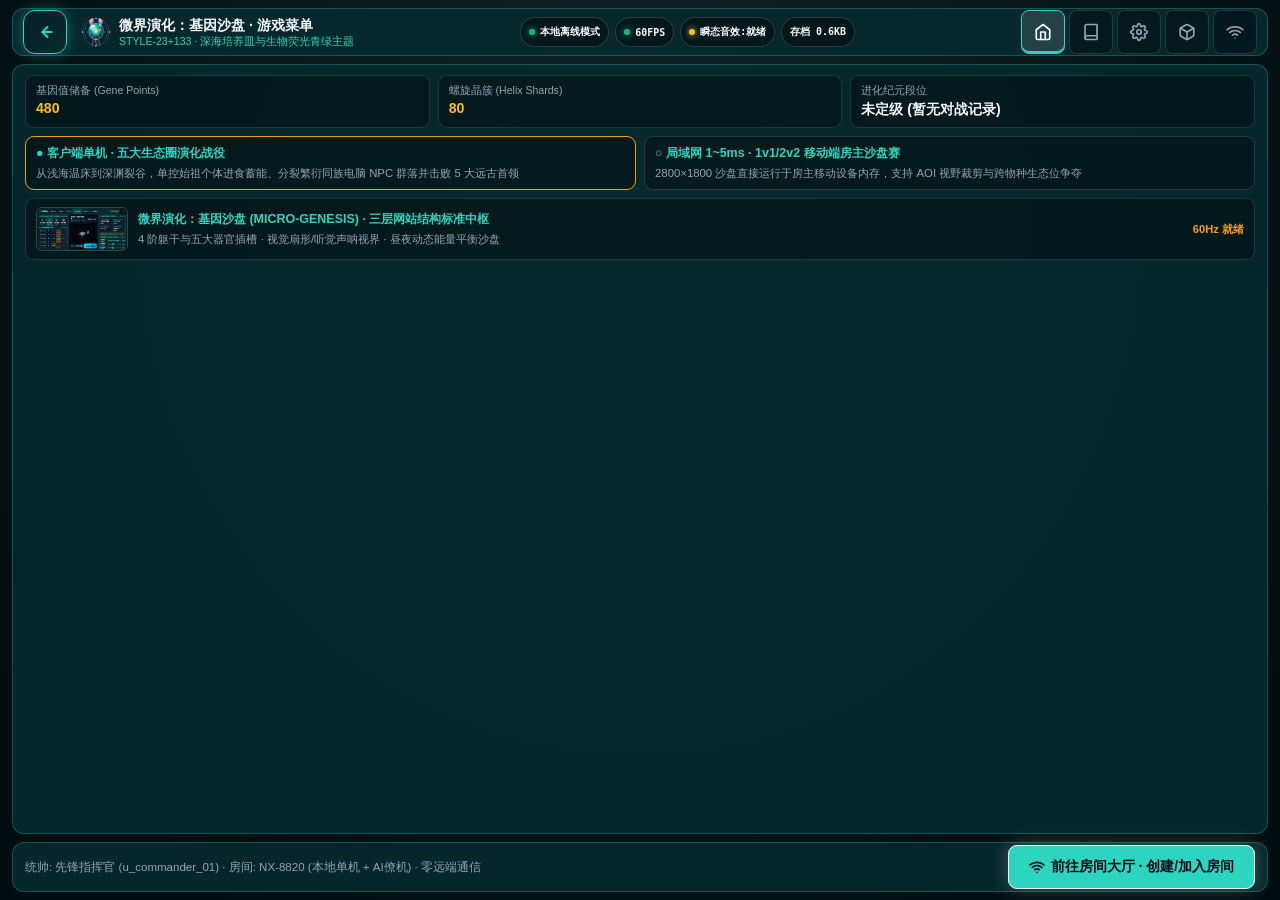
==== commit 74d693c8: "feat(platform): update portal user menu, tier2 header status, tank pivot/terrain, and star defender " ====
--- a/genesis/index.html
+++ b/genesis/index.html
@@ -73,7 +73,7 @@
       backdrop-filter: var(--mg-glass-blur);
       border: 1px solid var(--mg-border-subtle);
       border-radius: 12px;
-      padding: 0 10px;
+      padding: 0 10px 0 56px;
     }
     body.in-arena-view #mg-top-nav {
       display: none;
@@ -417,7 +417,7 @@
       align-items: center;
       justify-content: space-between;
       gap: 4px;
-      min-height: 30px;
+      min-height: 44px;
     }
     .slot-ico {
       width: 22px;
@@ -446,7 +446,7 @@
       color: var(--mg-text-primary);
       font-size: 0.62rem;
       padding: 2px 4px;
-      min-height: 24px;
+      min-height: 44px;
       outline: none;
     }
     .slot-select {
@@ -654,53 +654,158 @@
       pointer-events: none;
     }
 
-    /* 局内基因库与实时修改物种抽屉 (#ingame-gene-drawer) */
-    #ingame-gene-drawer {
-      position: fixed;
-      inset: max(8px, env(safe-area-inset-top)) max(12px, env(safe-area-inset-right)) max(8px, env(safe-area-inset-bottom)) max(12px, env(safe-area-inset-left));
-      z-index: 600;
-      background: rgba(7, 12, 24, 0.95);
-      backdrop-filter: blur(16px);
+    /* 限时赛顶部计分与倒计时胶囊 (#arena-match-hud) */
+    .arena-match-scoreboard {
+      pointer-events: auto;
+      display: flex;
+      align-items: center;
+      gap: 8px;
+      background: rgba(5, 22, 26, 0.92);
+      backdrop-filter: blur(12px);
+      border: 1.5px solid rgba(45, 212, 191, 0.45);
+      border-radius: 999px;
+      padding: 4px 12px;
+      box-shadow: 0 6px 20px rgba(0, 0, 0, 0.65);
+    }
+    .match-timer-box {
+      display: inline-flex;
+      align-items: center;
+      gap: 5px;
+      font-family: Consolas, Monaco, monospace;
+      font-size: 0.86rem;
+      font-weight: 900;
+      color: var(--mg-accent-cyan);
+      padding-right: 8px;
+      border-right: 1px solid rgba(45, 212, 191, 0.25);
+    }
+    .match-timer-box.final-phase {
+      color: #f43f5e;
+      animation: finalPhasePulse 0.9s infinite alternate;
+    }
+    @keyframes finalPhasePulse {
+      from { text-shadow: 0 0 4px rgba(244, 63, 94, 0.4); transform: scale(1); }
+      to { text-shadow: 0 0 14px rgba(244, 63, 94, 0.95); transform: scale(1.04); }
+    }
+    .match-nutrient-stat {
+      display: flex;
+      flex-direction: column;
+      gap: 1px;
+      font-size: 0.62rem;
+      line-height: 1.15;
+    }
+    .match-phase-tag {
+      padding: 2px 7px;
+      border-radius: 999px;
+      font-size: 0.60rem;
+      font-weight: 800;
+      background: rgba(16, 185, 129, 0.18);
+      border: 1px solid rgba(16, 185, 129, 0.55);
+      color: #6ee7b7;
+      white-space: nowrap;
+    }
+    .match-phase-tag.locked {
+      background: rgba(244, 63, 94, 0.22);
+      border-color: rgba(244, 63, 94, 0.75);
+      color: #fda4af;
+    }
+
+    /* 局内底部客户储存样本切换栏 (#arena-sample-switcher —— 游戏期间禁止生物编辑，仅可切换储存样本) */
+    .arena-sample-switcher {
+      pointer-events: auto;
+      display: flex;
+      align-items: center;
+      gap: 6px;
+      background: rgba(5, 20, 25, 0.92);
+      backdrop-filter: blur(12px);
       border: 1.5px solid rgba(45, 212, 191, 0.42);
       border-radius: 14px;
-      padding: 10px 12px;
+      padding: 4px 8px;
+      box-shadow: 0 8px 24px rgba(0, 0, 0, 0.75);
+      max-width: min(520px, 62vw);
+      overflow-x: auto;
+    }
+    .sample-slot-pill {
+      min-height: 44px;
+      min-width: 92px;
+      padding: 3px 8px;
+      border-radius: 10px;
+      border: 1.5px solid rgba(45, 212, 191, 0.26);
+      background: rgba(9, 32, 38, 0.86);
+      color: var(--mg-text-primary);
+      display: flex;
+      align-items: center;
+      gap: 6px;
+      cursor: pointer;
+      transition: all 0.15s ease;
+      flex-shrink: 0;
+    }
+    .sample-slot-pill:hover {
+      border-color: var(--mg-accent-cyan);
+    }
+    .sample-slot-pill.active {
+      border-color: var(--mg-accent-cyan);
+      background: linear-gradient(135deg, rgba(45, 212, 191, 0.24), rgba(16, 185, 129, 0.16));
+      box-shadow: 0 0 14px rgba(45, 212, 191, 0.32);
+    }
+    .sample-slot-pill:disabled {
+      opacity: 0.48;
+      cursor: not-allowed;
+    }
+    .sample-slot-pill img {
+      width: 24px;
+      height: 24px;
+      object-fit: contain;
+      flex-shrink: 0;
+    }
+    .sample-slot-info {
+      display: flex;
+      flex-direction: column;
+      align-items: flex-start;
+      min-width: 0;
+      line-height: 1.18;
+    }
+    .sample-slot-name {
+      font-size: 0.64rem;
+      font-weight: 800;
+      color: var(--mg-text-primary);
+      white-space: nowrap;
+      overflow: hidden;
+      text-overflow: ellipsis;
+      max-width: 78px;
+    }
+    .sample-slot-sub {
+      font-size: 0.55rem;
+      color: var(--mg-accent-cyan);
+      white-space: nowrap;
+    }
+
+    /* 中途死亡再次加入弹窗 (#arena-rejoin-modal) & 限时赛胜负结算弹窗 (#arena-settlement-modal) */
+    .arena-modal-backdrop {
+      position: fixed;
+      inset: 0;
+      z-index: 650;
+      background: rgba(2, 10, 14, 0.82);
+      backdrop-filter: blur(14px);
       display: none;
+      align-items: center;
+      justify-content: center;
+      padding: 14px;
+    }
+    .arena-modal-backdrop.open {
+      display: flex;
+    }
+    .arena-modal-card {
+      width: min(680px, 94vw);
+      max-height: 88dvh;
+      background: linear-gradient(160deg, rgba(6, 28, 34, 0.96), rgba(3, 14, 18, 0.98));
+      border: 1.5px solid rgba(45, 212, 191, 0.52);
+      border-radius: 16px;
+      padding: 14px 16px;
+      display: flex;
       flex-direction: column;
-      gap: 8px;
-      box-shadow: 0 20px 60px rgba(0, 0, 0, 0.92);
-    }
-    #ingame-gene-drawer.open {
-      display: flex;
-    }
-    .drawer-header {
-      display: flex;
-      align-items: center;
-      justify-content: space-between;
-      border-bottom: 1px solid rgba(45, 212, 191, 0.2);
-      padding-bottom: 6px;
-    }
-    .drawer-body {
-      display: grid;
-      grid-template-columns: 1.1fr 1fr;
       gap: 10px;
-      flex: 1;
-      min-height: 0;
-    }
-    /* 跨躯干内联二次确认条 */
-    #cross-torso-confirm-bar {
-      display: none;
-      align-items: center;
-      justify-content: space-between;
-      gap: 8px;
-      padding: 7px 10px;
-      border-radius: 8px;
-      background: rgba(239, 68, 68, 0.16);
-      border: 1px solid rgba(251, 191, 36, 0.65);
-      font-size: 0.68rem;
-      color: var(--mg-text-primary);
-    }
-    #cross-torso-confirm-bar.show {
-      display: flex;
+      box-shadow: 0 24px 64px rgba(0, 0, 0, 0.92);
+      overflow-y: auto;
     }
 
     /* 轻提示胶囊 (Toast) */
@@ -727,35 +832,39 @@
   </style>
 </head>
 <body>
-  <!-- 顶部六大核心页面导航栏 (局外页面 1~5 共享) -->
-  <nav id="mg-top-nav" aria-label="微界演化六大页面导航">
-    <div class="nav-brand">
-      <img src="../assets/micro-genesis/icon.svg" alt="" width="22" height="22" />
-      <span>微界演化</span>
+  <!-- 顶部局外样本与进化点工坊导航栏 (仅在局外编辑样本/图鉴时显示，进入游戏房间战场时自动隐藏，严禁局内编辑生物) -->
+  <nav id="mg-top-nav" aria-label="微界演化局外样本工坊导航" style="display:none;">
+    <div style="display:flex;align-items:center;gap:8px;">
+      <button class="btn-ghost" id="workshop-back-room-btn" style="min-height:44px;min-width:44px;padding:0 12px;border-color:var(--mg-accent-cyan);color:var(--mg-accent-cyan);font-weight:800;">
+        ◀ 保存并返回房间大厅
+      </button>
+      <div class="nav-brand">
+        <img src="../assets/micro-genesis/icon.svg" alt="" width="20" height="20" />
+        <span>局外样本与进化点工坊</span>
+      </div>
     </div>
     <div class="nav-tabs">
-      <button class="nav-tab-btn" data-page="intro" id="tab-btn-intro" title="1. 游戏介绍" aria-label="游戏介绍">
-        <svg width="18" height="18" viewBox="0 0 24 24" fill="none" stroke="currentColor" stroke-width="2.2" stroke-linecap="round" stroke-linejoin="round"><circle cx="12" cy="12" r="10"/><line x1="12" y1="16" x2="12" y2="12"/><line x1="12" y1="8" x2="12.01" y2="8"/></svg>
+      <button class="nav-tab-btn active" data-page="editor" id="tab-btn-editor" title="客户样本装配与进化点商店" aria-label="客户样本工坊">
+        <svg width="16" height="16" viewBox="0 0 24 24" fill="none" stroke="currentColor" stroke-width="2.2"><line x1="4" y1="21" x2="4" y2="14"/><line x1="4" y1="10" x2="4" y2="3"/><line x1="12" y1="21" x2="12" y2="12"/><line x1="12" y1="8" x2="12" y2="3"/><line x1="20" y1="21" x2="20" y2="16"/><line x1="20" y1="12" x2="20" y2="3"/><line x1="1" y1="14" x2="7" y2="14"/><line x1="9" y1="8" x2="15" y2="8"/><line x1="17" y1="16" x2="23" y2="16"/></svg>
       </button>
-      <button class="nav-tab-btn" data-page="gene-bank" id="tab-btn-gene-bank" title="2. 基因库" aria-label="基因库">
-        <svg width="18" height="18" viewBox="0 0 24 24" fill="none" stroke="currentColor" stroke-width="2.2" stroke-linecap="round" stroke-linejoin="round"><polygon points="12 2 2 7 12 12 22 7 12 2"/><polyline points="2 17 12 22 22 17"/><polyline points="2 12 12 17 22 12"/></svg>
+      <button class="nav-tab-btn" data-page="gene-bank" id="tab-btn-gene-bank" title="客户样本库与基因码导入导出" aria-label="样本库">
+        <svg width="16" height="16" viewBox="0 0 24 24" fill="none" stroke="currentColor" stroke-width="2.2"><polygon points="12 2 2 7 12 12 22 7 12 2"/><polyline points="2 17 12 22 22 17"/><polyline points="2 12 12 17 22 12"/></svg>
       </button>
-      <button class="nav-tab-btn" data-page="fossil" id="tab-btn-fossil" title="3. 化石记录" aria-label="化石记录">
-        <svg width="18" height="18" viewBox="0 0 24 24" fill="none" stroke="currentColor" stroke-width="2.2" stroke-linecap="round" stroke-linejoin="round"><path d="M19 21l-7-5-7 5V5a2 2 0 0 1 2-2h10a2 2 0 0 1 2 2z"/></svg>
+      <button class="nav-tab-btn" data-page="fossil" id="tab-btn-fossil" title="官方器官与首领图鉴" aria-label="化石图鉴">
+        <svg width="16" height="16" viewBox="0 0 24 24" fill="none" stroke="currentColor" stroke-width="2.2"><path d="M19 21l-7-5-7 5V5a2 2 0 0 1 2-2h10a2 2 0 0 1 2 2z"/></svg>
       </button>
-      <button class="nav-tab-btn active" data-page="editor" id="tab-btn-editor" title="4. 物种编辑" aria-label="物种编辑">
-        <svg width="18" height="18" viewBox="0 0 24 24" fill="none" stroke="currentColor" stroke-width="2.2" stroke-linecap="round" stroke-linejoin="round"><line x1="4" y1="21" x2="4" y2="14"/><line x1="4" y1="10" x2="4" y2="3"/><line x1="12" y1="21" x2="12" y2="12"/><line x1="12" y1="8" x2="12" y2="3"/><line x1="20" y1="21" x2="20" y2="16"/><line x1="20" y1="12" x2="20" y2="3"/><line x1="1" y1="14" x2="7" y2="14"/><line x1="9" y1="8" x2="15" y2="8"/><line x1="17" y1="16" x2="23" y2="16"/></svg>
-      </button>
-      <button class="nav-tab-btn" data-page="lobby" id="tab-btn-lobby" title="5. 局域网大厅" aria-label="局域网大厅">
-        <svg width="18" height="18" viewBox="0 0 24 24" fill="none" stroke="currentColor" stroke-width="2.2" stroke-linecap="round" stroke-linejoin="round"><path d="M17 21v-2a4 4 0 0 0-4-4H5a4 4 0 0 0-4 4v2"/><circle cx="9" cy="7" r="4"/><path d="M23 21v-2a4 4 0 0 0-3-3.87"/><path d="M16 3.13a4 4 0 0 1 0 7.75"/></svg>
-      </button>
-      <button class="nav-tab-btn" data-page="arena" id="tab-btn-arena" title="6. 演化战场" aria-label="演化战场" style="border-color:rgba(16,185,129,0.45);color:#6ee7b7;">
-        <svg width="18" height="18" viewBox="0 0 24 24" fill="currentColor"><polygon points="5 3 19 12 5 21 5 3"/></svg>
+      <button class="nav-tab-btn" data-page="intro" id="tab-btn-intro" title="限时规则与营养胜负说明" aria-label="规则介绍">
+        <svg width="16" height="16" viewBox="0 0 24 24" fill="none" stroke="currentColor" stroke-width="2.2"><circle cx="12" cy="12" r="10"/><line x1="12" y1="16" x2="12" y2="12"/><line x1="12" y1="8" x2="12.01" y2="8"/></svg>
       </button>
     </div>
-    <div class="nav-gp-badge" title="当前种群共享基因值储备">
-      <svg width="13" height="13" viewBox="0 0 24 24" fill="none" stroke="currentColor" stroke-width="2.4"><polygon points="12 2 21 8.5 17.5 20 6.5 20 3 8.5"/></svg>
-      <span id="nav-gp-text">GP: 360</span>
+    <div style="display:flex;align-items:center;gap:6px;">
+      <div class="nav-gp-badge" title="胜利奖励进化点 (用于解锁器官、购买样本槽位、购买器官)">
+        <svg width="13" height="13" viewBox="0 0 24 24" fill="none" stroke="currentColor" stroke-width="2.4"><polygon points="12 2 21 8.5 17.5 20 6.5 20 3 8.5"/></svg>
+        <span id="nav-ep-text">进化点: 260 EP</span>
+      </div>
+      <button class="btn-ghost gold" id="workshop-buy-slot-btn" style="min-height:44px;min-width:44px;padding:0 9px;font-size:0.64rem;white-space:nowrap;">
+        + 购买样本槽位 (120 EP)
+      </button>
     </div>
   </nav>
 
@@ -768,8 +877,11 @@
   <section class="mg-page" id="page-intro">
     <div class="glass-col" style="width:100%;height:100%;">
       <div class="sec-title">
-        <span>1. 游戏介绍 · 《微界演化：基因沙盘》核心法则手册</span>
-        <span class="sec-sub">三维数据闭环 · 躯干与五插槽制衡 · 感官驱动视界 · 单控始祖与同族 NPC 群落</span>
+        <span>1. 游戏介绍 · 《微界演化：基因沙盘》世界观与法则手册</span>
+        <span class="sec-sub">40亿年前埃迪卡拉深海原汤 · 五阶地质演化纪元 · 四层感官渐变视界</span>
+      </div>
+      <div style="background:linear-gradient(90deg,rgba(10,51,64,0.72),rgba(15,23,42,0.85));border:1px solid rgba(45,212,191,0.32);border-radius:8px;padding:5px 9px;font-size:0.64rem;color:var(--mg-text-secondary);line-height:1.38;">
+        <strong style="color:var(--mg-accent-cyan);">【世界观背景 · 埃迪卡拉原汤纪元】</strong>：40亿年前地球原始海洋在海底热液与宇宙射线催化下化为沸腾的<strong>深海培养皿（2800×1800）</strong>。你将化身第一缕自我复制的<strong>始祖原核体</strong>，从中央温润的<strong>【起源浅滩 (Genesis Shoal)】</strong>苏醒，依次跨越<strong>① 浅海温床（丁达尔焦散） ➔ ② 嗜热喷口（黑烟囱熔岩裂隙） ➔ ③ 极寒冰隙（雪球六角冰晶） ➔ ④ 剧毒沼泽（大氧化腐殖酸海） ➔ ⑤ 深渊裂谷（超深渊无光带）</strong>五大地质纪元！
       </div>
       <div class="intro-grid">
         <div class="intro-card">
@@ -799,19 +911,20 @@
             <span>③ 感官视界与昼夜平衡</span>
           </h3>
           <ul>
-            <li><strong>视觉器官 (眼)</strong>：渲染前向彩色扇形画面，具备高基础预警视距（<code>260~360px</code>，每级平滑递增 <code>+50px/+35°</code>）；<strong>受黑夜（视距-45%）及敌方拟态皮肤、墨囊克制</strong>。</li>
-            <li><strong>听觉器官 (耳)</strong>：渲染 <strong>360° 声呐雷达定格画面</strong>（基础半径 <code>280~380px</code>），脉冲扫过时锁定目标<strong>定格影像</strong>；若个体位于听觉边缘，则<strong>仅显示听觉范围内的局部影像</strong>。</li>
-            <li><strong>广角微缩与动态平衡</strong>：缩小个体占屏尺寸并配合广角镜头展示更多环境信息；局部定时刷新食物与全员代谢耗散形成动态平衡。</li>
+            <li><strong>近体绝对感知区</strong>：在个体附近（<code>108~123px</code>）始终呈现 <strong>360° 全彩高清界面</strong>，外缘与周围感官区平滑渐变融合。</li>
+            <li><strong>视觉器官 (眼)</strong>：前向长距离彩色扇形（白昼 <code>380~560px</code> / 黑夜 <code>215~320px</code>），<strong>中心清晰对焦，越靠外缘越模糊</strong>并与周围背景柔和融合。</li>
+            <li><strong>听觉器官 (耳)</strong>：扩展 <strong>360° 广域声呐区</strong>（半径 <code>420~600px</code>，危险红/食物黄/同类绿），<strong>距离越远信号越弱</strong>，外缘平滑融入深海背景。</li>
           </ul>
         </div>
         <div class="intro-card">
           <h3>
             <img src="../assets/micro-genesis/sprites/util-electric-lv3.svg" alt="" width="22" height="22" />
-            <span>④ 始祖操控与局内基因库</span>
+            <span>④ 限时营养争夺与局外进化点经济</span>
           </h3>
           <ul>
-            <li><strong>单控始祖 + 同族 NPC</strong>：新种群诞生时<strong>仅有 1 只玩家控制的始祖个体</strong>（镜头中心严格锁定），分裂繁衍的后代由电脑 AI 自主控制（支持信标三态切换）。</li>
-            <li><strong>局内基因库存取</strong>：【6.游戏画面】中可随时修改设计、点击<strong>【存入基因库】</strong>保存，或点击<strong>【加载基因库】</strong>加载（自动区分<strong>同躯干器官进化</strong>与<strong>跨躯干诞生新种群</strong>）。</li>
+            <li><strong>房间直达战场 &amp; 局内禁改生物</strong>：从房间启动游戏直接进入战场！对局期间<strong>严禁生物编辑</strong>，仅可使用并<strong>实时切换客户储存的样本</strong>。</li>
+            <li><strong>限时胜负 &amp; 中途重返</strong>：每局为 <strong>180 秒限时游戏</strong>，最终通过<strong>控制的种群营养物质总和</strong>判定胜负；<strong>常规阶段中途死亡可选择样本再次加入，最后 30 秒决胜阶段禁止复活</strong>。</li>
+            <li><strong>进化点 (EP) 经济</strong>：游戏胜利奖励<strong>进化点 (EP)</strong>，可在局外样本工坊中用于<strong>① 解锁器官、② 购买样本槽位、③ 购买器官库存</strong>。</li>
           </ul>
         </div>
       </div>
@@ -879,19 +992,25 @@
   </section>
 
   <!-- =====================================================================
-       页面 4：编辑页面 (#page-editor —— 修改和设计物种)
+       页面 4：局外样本与进化点工坊 (#page-editor —— 仅限房间对局外使用进化点解锁/购买器官、购买样本槽位、装配客户样本)
        ===================================================================== -->
-  <section class="mg-page active" id="page-editor">
+  <section class="mg-page" id="page-editor">
     <div class="editor-layout">
-      <!-- 左栏：4阶躯干底盘与五大器官插槽选择器 -->
+      <!-- 左栏：客户样本槽位选择 + 4阶躯干底盘 + 五大器官插槽装配 (支持进化点解锁器官与购买器官库存) -->
       <div class="glass-col">
         <div class="sec-title">
-          <span>1. 躯干核心底盘 (修改躯干 = 新种群诞生)</span>
+          <span>客户储存样本槽 (<span id="editor-slot-count-lbl">3 / 6 槽</span>)</span>
+          <button type="button" class="btn-ghost gold" id="editor-buy-slot-inline-btn" style="min-height:44px;min-width:44px;padding:0 8px;font-size:0.60rem;white-space:nowrap;">+ 购买样本槽位</button>
+        </div>
+        <div id="editor-sample-slots-bar" style="display:flex;gap:5px;overflow-x:auto;padding-bottom:2px;flex-shrink:0;"></div>
+
+        <div class="sec-title" style="margin-top:2px;">
+          <span>1. 躯干核心底盘 (使用进化点解锁高阶躯干)</span>
           <span class="sec-sub">4 阶体积制衡</span>
         </div>
         <div class="torso-row" id="editor-torso-row"></div>
         <div class="sec-title">
-          <span>2. 五大器官插槽装配 (<span id="editor-slot-cap-lbl">7 槽</span>)</span>
+          <span>2. 五大器官插槽 (<span id="editor-slot-cap-lbl">7 槽</span> · 进化点解锁与购买器官)</span>
           <span class="sec-sub">Lv.1 ~ Lv.3</span>
         </div>
         <div class="slot-editor-list" id="editor-slot-list"></div>
@@ -901,39 +1020,47 @@
       <div class="glass-col" style="position:relative;padding:8px;justify-content:space-between;background:radial-gradient(circle at 50% 48%, rgba(8,22,48,0.92) 0%, rgba(3,7,18,0.96) 85%);">
         <div style="display:flex;align-items:center;justify-content:space-between;gap:6px;z-index:2;">
           <div style="background:rgba(15,23,42,0.85);border:1px solid var(--mg-border-subtle);border-radius:8px;padding:4px 8px;">
-            <div style="font-size:0.72rem;font-weight:800;color:var(--mg-text-primary);" id="editor-preview-title">当前物种：夜行声呐刺猎虫</div>
+            <div style="font-size:0.72rem;font-weight:800;color:var(--mg-text-primary);" id="editor-preview-title">当前样本：夜行声呐刺猎虫</div>
             <div style="font-size:0.6rem;color:var(--mg-accent-cyan);" id="editor-preview-sub">流线三节真核体 (T02) · 肉食掠食者</div>
           </div>
           <button class="btn-ghost" id="editor-toggle-daynight-btn" style="min-height:44px;padding:0 9px;font-size:0.66rem;">
             预览环境：白昼
           </button>
         </div>
-        <canvas id="editor-preview-canvas" width="320" height="210" style="width:100%;flex:1;min-height:140px;display:block;"></canvas>
+        <canvas id="editor-preview-canvas" width="320" height="210" style="width:100%;flex:1;min-height:130px;display:block;"></canvas>
         <div style="display:flex;align-items:center;gap:6px;z-index:2;">
           <div style="flex:1;display:flex;align-items:center;gap:5px;background:rgba(15,23,42,0.9);border:1px solid var(--mg-border-subtle);border-radius:9px;padding:4px 8px;">
-            <span style="font-size:0.66rem;color:var(--mg-text-secondary);white-space:nowrap;">物种命名:</span>
+            <span style="font-size:0.64rem;color:var(--mg-text-secondary);white-space:nowrap;">样本命名:</span>
             <input type="text" class="mg-input" id="editor-species-name" maxlength="12" value="夜行声呐刺猎虫" style="border:none;background:transparent;font-weight:800;width:100%;padding:2px;" />
           </div>
-          <button class="cta-primary" id="editor-save-to-gb-btn">
-            <svg width="15" height="15" viewBox="0 0 24 24" fill="none" stroke="currentColor" stroke-width="2.4"><path d="M19 21H5a2 2 0 0 1-2-2V5a2 2 0 0 1 2-2h11l5 5v11a2 2 0 0 1-2 2z"/><polyline points="17 21 17 13 7 13 7 21"/></svg>
-            <span>存入基因库</span>
+          <button class="btn-ghost" id="editor-save-to-gb-btn" style="min-height:44px;min-width:44px;padding:0 10px;border-color:var(--mg-accent-cyan);color:var(--mg-accent-cyan);white-space:nowrap;">
+            <span>保存样本</span>
           </button>
-        </div>
-      </div>
-
-      <!-- 右栏：三维核心数据、体积阻尼仪表与 5 维 AI 行为倾向滑块 -->
+          <button class="cta-primary" id="editor-quick-play-btn" style="min-height:44px;min-width:44px;padding:0 12px;white-space:nowrap;">
+            <span>进入限时战场 ➔</span>
+          </button>
+        </div>
+      </div>
+
+      <!-- 右栏：进化点器官商城 (解锁器官/购买器官/购买样本槽) + 核心数据与 AI 倾向 -->
       <div class="glass-col">
         <div class="sec-title">
-          <span>3. 三维核心数据与体积阻尼评估</span>
+          <span>3. 进化点商城 · 解锁器官 / 购买器官库存</span>
+          <span class="sec-sub" id="editor-ep-balance-lbl" style="color:var(--mg-accent-gold);font-weight:900;">进化点: 260 EP</span>
+        </div>
+        <div id="editor-ep-organ-shop" style="display:flex;flex-direction:column;gap:4px;max-height:128px;overflow-y:auto;padding-right:2px;border:1px solid rgba(45,212,191,0.18);border-radius:8px;padding:5px;background:rgba(4,18,22,0.75);"></div>
+
+        <div class="sec-title" style="margin-top:2px;">
+          <span>4. 样本三维核心属性与单兵营养值</span>
           <span class="sec-sub" id="editor-diet-badge" style="color:var(--mg-accent-emerald);">平衡合规</span>
         </div>
         <div class="stat-mini-grid">
           <div class="stat-box">
-            <div class="lbl">生命值上限 (MaxHP)</div>
+            <div class="lbl">生命上限 / 护甲</div>
             <div class="val" id="ed-stat-hp">140 HP</div>
           </div>
           <div class="stat-box">
-            <div class="lbl">能量饱食上限 (MaxE)</div>
+            <div class="lbl">能量上限 / 消化</div>
             <div class="val cyan" id="ed-stat-energy">249 E</div>
           </div>
           <div class="stat-box">
@@ -941,45 +1068,38 @@
             <div class="val gold" id="ed-stat-bmr">4.05 E/s</div>
           </div>
           <div class="stat-box">
-            <div class="lbl">巡航航速 / 转向率</div>
+            <div class="lbl">航速 / 转向率</div>
             <div class="val" id="ed-stat-speed">152 px/s · 3.27</div>
           </div>
         </div>
-        <div style="display:flex;align-items:center;justify-content:space-between;background:rgba(251,191,36,0.1);border:1px solid rgba(251,191,36,0.35);border-radius:8px;padding:4px 8px;font-size:0.66rem;">
-          <span style="color:var(--mg-text-secondary);">蓝图总基因算力估值 (totalGpCost):</span>
-          <strong style="color:var(--mg-accent-gold);" id="ed-stat-gpcost">875 GP</strong>
-        </div>
-
-        <div class="sec-title" style="margin-top:2px;">
-          <span>4. 同族电脑 NPC 5 维 AI 行为倾向</span>
-          <span class="sec-sub">0% ~ 100%</span>
-        </div>
-        <div style="display:flex;flex-direction:column;gap:5px;flex:1;justify-content:space-evenly;">
+        <div style="display:flex;align-items:center;justify-content:space-between;background:rgba(251,191,36,0.1);border:1px solid rgba(251,191,36,0.35);border-radius:8px;padding:3px 8px;font-size:0.62rem;">
+          <span style="color:var(--mg-text-secondary);">初始个体营养物质基准:</span>
+          <strong style="color:var(--mg-accent-gold);" id="ed-stat-gpcost">88 营养质</strong>
+        </div>
+
+        <div style="display:flex;flex-direction:column;gap:3px;">
           <div class="ai-slider-row">
-            <span style="width:92px;">1. 掠食嗜血 (w_aggr)</span>
+            <span style="width:86px;">1. 掠食 (aggr)</span>
             <input type="range" min="0" max="100" value="75" id="ai-w-aggr" />
-            <strong style="width:32px;text-align:right;" id="ai-val-aggr">75%</strong>
+            <strong style="width:30px;text-align:right;" id="ai-val-aggr">75%</strong>
           </div>
           <div class="ai-slider-row">
-            <span style="width:92px;">2. 群聚避险 (w_flock)</span>
+            <span style="width:86px;">2. 群聚 (flock)</span>
             <input type="range" min="0" max="100" value="40" id="ai-w-flock" />
-            <strong style="width:32px;text-align:right;" id="ai-val-flock">40%</strong>
+            <strong style="width:30px;text-align:right;" id="ai-val-flock">40%</strong>
           </div>
           <div class="ai-slider-row">
-            <span style="width:92px;">3. 危机逃跑 (w_flee)</span>
+            <span style="width:86px;">3. 规避 (flee)</span>
             <input type="range" min="0" max="100" value="35" id="ai-w-flee" />
-            <strong style="width:32px;text-align:right;" id="ai-val-flee">35%</strong>
+            <strong style="width:30px;text-align:right;" id="ai-val-flee">35%</strong>
           </div>
           <div class="ai-slider-row">
-            <span style="width:92px;">4. 繁衍急迫 (w_repro)</span>
+            <span style="width:86px;">4. 繁衍 (repro)</span>
             <input type="range" min="0" max="100" value="80" id="ai-w-repro" />
-            <strong style="width:32px;text-align:right;" id="ai-val-repro">80%</strong>
-          </div>
-          <div class="ai-slider-row">
-            <span style="width:92px;">5. 逆境变异 (w_mut)</span>
-            <input type="range" min="0" max="100" value="25" id="ai-w-mut" />
-            <strong style="width:32px;text-align:right;" id="ai-val-mut">25%</strong>
-          </div>
+            <strong style="width:30px;text-align:right;" id="ai-val-repro">80%</strong>
+          </div>
+          <input type="range" min="0" max="100" value="25" id="ai-w-mut" style="display:none;" />
+          <strong id="ai-val-mut" style="display:none;">25%</strong>
         </div>
       </div>
     </div>
@@ -1034,7 +1154,7 @@
         <div style="background:rgba(15,23,42,0.82);border:1px solid var(--mg-border-subtle);border-radius:10px;padding:8px;display:flex;flex-direction:column;gap:6px;flex:1;min-height:0;">
           <div style="display:flex;align-items:center;justify-content:space-between;gap:6px;">
             <strong style="font-size:0.72rem;color:var(--mg-text-primary);">【可加入局域网房间列表 · 点击一键加入免输 ID】</strong>
-            <button class="btn-ghost" id="lobby-refresh-rooms-btn" style="min-height:36px;padding:0 10px;font-size:0.64rem;border-color:var(--mg-accent-gold);color:var(--mg-accent-gold);">
+            <button class="btn-ghost" id="lobby-refresh-rooms-btn" style="min-height:44px;min-width:44px;padding:0 12px;font-size:0.64rem;border-color:var(--mg-accent-gold);color:var(--mg-accent-gold);">
               ↻ 刷新房间列表
             </button>
           </div>
@@ -1066,7 +1186,7 @@
         <div id="lobby-biome-list" style="display:grid;grid-template-columns:repeat(5,1fr);gap:5px;"></div>
 
         <div style="background:rgba(15,23,42,0.75);border:1px solid rgba(148,163,184,0.18);border-radius:8px;padding:6px 8px;font-size:0.65rem;color:var(--mg-text-secondary);line-height:1.42;" id="lobby-biome-desc">
-          第一章【浅海温床】：墨蓝深邃底色，白昼丁达尔光束通透，标准昼夜交替（180s周期），关底首领：吞天水螅。
+          第一章【浅海温床 · 太古宙透光层】：阳光穿透温暖的原初浅海，形成摇曳的丁达尔焦散光网与叶绿素海雪；中央【起源浅滩】涌出原生营养质，关底首领：吞天水螅。
         </div>
 
         <button class="cta-primary" id="lobby-launch-arena-btn" style="margin-top:auto;width:100%;min-height:46px;">
@@ -1077,57 +1197,61 @@
   </section>
 
   <!-- =====================================================================
-       页面 6：游戏画面 (#page-arena —— 感官着色视口、纯 SVG 图标 HUD、局内基因库存取)
+       页面 6：游戏画面 (#page-arena —— 进入房间直达限时战场、禁止局内生物编辑、支持客户样本切换、中途重返与种群营养物质总和胜负结算)
        ===================================================================== -->
-  <section class="mg-page" id="page-arena">
+  <section class="mg-page active" id="page-arena">
     <canvas id="petri-canvas"></canvas>
 
-    <!-- 顶部无文字纯 SVG 图标状态条 + 昼夜圆盘 + 生态微缩雷达 -->
+    <!-- 顶部生命/能量状态条 + 限时赛倒计时与控制的种群营养物质总和计分板 + 生态微缩雷达 -->
     <header class="arena-top-hud">
       <div class="arena-bars-pill">
-        <!-- 生命值 HP 进度条 (翠绿/警报红) -->
-        <div class="icon-meter" title="生命值 (HP)">
-          <svg width="16" height="16" viewBox="0 0 24 24" fill="#10b981"><path d="M12 21.35l-1.45-1.32C5.4 15.36 2 12.28 2 8.5 2 5.42 4.42 3 7.5 3c1.74 0 3.41.81 4.5 2.09C13.09 3.81 14.76 3 16.5 3 19.58 3 22 5.42 22 8.5c0 3.78-3.4 6.86-8.55 11.54L12 21.35z"/></svg>
-          <div class="meter-track"><div class="meter-fill" id="hud-hp-bar" style="width:100%;background:linear-gradient(90deg,#10b981,#34d399);"></div></div>
-        </div>
-        <!-- 能量值 Energy 进度条 (电光青) -->
-        <div class="icon-meter" title="能量值 (Energy / 饱食度)">
-          <svg width="16" height="16" viewBox="0 0 24 24" fill="#2dd4bf"><polygon points="13 2 3 14 12 14 11 22 21 10 12 10 13 2"/></svg>
-          <div class="meter-track"><div class="meter-fill" id="hud-energy-bar" style="width:85%;background:linear-gradient(90deg,#0284c7,#2dd4bf);"></div></div>
-        </div>
-        <!-- 基因值 GP 进度环条 (电弧金) -->
-        <div class="icon-meter" title="种群共享基因值 (GP)">
-          <svg width="16" height="16" viewBox="0 0 24 24" fill="none" stroke="#fbbf24" stroke-width="2.4"><polygon points="12 2 21 8.5 17.5 20 6.5 20 3 8.5"/></svg>
-          <div class="meter-track" style="width:52px;"><div class="meter-fill" id="hud-gp-bar" style="width:45%;background:linear-gradient(90deg,#d97706,#fbbf24);"></div></div>
+        <!-- 生命值 HP 进度条 -->
+        <div class="icon-meter" title="当前受控个体生命值 (HP)">
+          <svg width="15" height="15" viewBox="0 0 24 24" fill="#10b981"><path d="M12 21.35l-1.45-1.32C5.4 15.36 2 12.28 2 8.5 2 5.42 4.42 3 7.5 3c1.74 0 3.41.81 4.5 2.09C13.09 3.81 14.76 3 16.5 3 19.58 3 22 5.42 22 8.5c0 3.78-3.4 6.86-8.55 11.54L12 21.35z"/></svg>
+          <div class="meter-track" style="width:54px;"><div class="meter-fill" id="hud-hp-bar" style="width:100%;background:linear-gradient(90deg,#10b981,#34d399);"></div></div>
+        </div>
+        <!-- 能量值 Energy 进度条 -->
+        <div class="icon-meter" title="当前受控个体能量值 (Energy)">
+          <svg width="15" height="15" viewBox="0 0 24 24" fill="#2dd4bf"><polygon points="13 2 3 14 12 14 11 22 21 10 12 10 13 2"/></svg>
+          <div class="meter-track" style="width:54px;"><div class="meter-fill" id="hud-energy-bar" style="width:85%;background:linear-gradient(90deg,#0284c7,#2dd4bf);"></div></div>
         </div>
         <!-- 昼夜交替相位 SVG 图标 -->
         <div class="icon-meter" id="hud-circadian-ico" title="昼夜交替相位">
-          <svg width="17" height="17" viewBox="0 0 24 24" fill="none" stroke="#fbbf24" stroke-width="2.2"><circle cx="12" cy="12" r="5"/><line x1="12" y1="1" x2="12" y2="3"/><line x1="12" y1="21" x2="12" y2="23"/><line x1="4.22" y1="4.22" x2="5.64" y2="5.64"/><line x1="18.36" y1="18.36" x2="19.78" y2="19.78"/><line x1="1" y1="12" x2="3" y2="12"/><line x1="21" y1="12" x2="23" y2="12"/></svg>
-        </div>
-      </div>
-
-      <!-- 右上角返回游戏大厅纯图标胶囊 + 微缩生态雷达 -->
+          <svg width="16" height="16" viewBox="0 0 24 24" fill="none" stroke="#fbbf24" stroke-width="2.2"><circle cx="12" cy="12" r="5"/><line x1="12" y1="1" x2="12" y2="3"/><line x1="12" y1="21" x2="12" y2="23"/><line x1="4.22" y1="4.22" x2="5.64" y2="5.64"/><line x1="18.36" y1="18.36" x2="19.78" y2="19.78"/><line x1="1" y1="12" x2="3" y2="12"/><line x1="21" y1="12" x2="23" y2="12"/></svg>
+        </div>
+      </div>
+
+      <!-- 顶部中央：限时赛倒计时 & 控制的种群营养物质总和胜负计分板 -->
+      <div class="arena-match-scoreboard" id="arena-match-hud">
+        <div class="match-timer-box" id="hud-match-timer-box" title="本局剩余时间 (最后30秒决胜阶段禁止复活)">
+          <svg width="15" height="15" viewBox="0 0 24 24" fill="none" stroke="currentColor" stroke-width="2.4"><circle cx="12" cy="13" r="8"/><path d="M12 9v4l2.5 2.5"/><path d="M9 2h6"/></svg>
+          <span id="hud-match-timer">03:00</span>
+        </div>
+        <div class="match-nutrient-stat">
+          <div style="display:flex;align-items:center;gap:6px;">
+            <span style="color:var(--mg-accent-cyan);font-weight:900;" id="hud-player-nutrients">我方种群营养: 120 质 (1只)</span>
+            <span style="color:var(--mg-accent-gold);font-weight:800;" id="hud-player-rank">第 1 名</span>
+          </div>
+          <div style="color:var(--mg-text-secondary);font-size:0.56rem;" id="hud-rival-nutrients">头名竞争种群: 110 质 · 进化点储备: 260 EP</div>
+        </div>
+        <span class="match-phase-tag" id="hud-match-phase-badge">常规阶段·可换样本/复活</span>
+        <button type="button" class="btn-ghost gold" id="btn-arena-settle-early" style="min-height:44px;min-width:64px;padding:0 10px;font-size:0.60rem;font-weight:800;border-color:rgba(251,191,36,0.55);color:var(--mg-accent-gold);white-space:nowrap;" title="结束本局并按当前种群营养物质总和结算，进入局外样本与进化点工坊">
+          结算/工坊
+        </button>
+      </div>
+
+      <!-- 右上角微缩生态雷达 -->
       <div style="display:flex;align-items:center;gap:8px;pointer-events:auto;">
         <canvas id="arena-minimap" width="44" height="44" style="width:44px;height:44px;border-radius:50%;background:rgba(7,12,24,0.85);border:1.5px solid rgba(45,212,191,0.4);" title="2800×1800 微观培养皿态势雷达"></canvas>
-        <button class="pure-svg-btn" id="arena-back-lobby-btn" style="width:44px;height:44px;min-width:44px;min-height:44px;" aria-label="返回六大页面导航大厅" title="返回游戏大厅 / 编辑页面">
+        <button class="pure-svg-btn" id="arena-back-lobby-btn" style="display:none;width:44px;height:44px;min-width:44px;min-height:44px;" aria-label="返回房间大厅" title="返回房间大厅">
           <svg width="20" height="20" viewBox="0 0 24 24" fill="none" stroke="#2dd4bf" stroke-width="2.4" stroke-linecap="round" stroke-linejoin="round"><rect x="3" y="3" width="7" height="7"/><rect x="14" y="3" width="7" height="7"/><rect x="14" y="14" width="7" height="7"/><rect x="3" y="14" width="7" height="7"/></svg>
         </button>
       </div>
     </header>
 
-    <!-- 底部纯 SVG 图标无文字按钮组：左下 [基因库] [信标] [感官锥]，右下 [器官主动技] [分裂繁殖] -->
+    <!-- 底部操控区：左下 [信标] [感官辅助]，底部中央 [客户储存样本切换栏 (游戏内禁止生物编辑)]，右下 [器官主动技] [分裂繁殖] -->
     <div class="arena-bottom-hud">
       <div class="arena-btn-cluster">
-        <!-- [SVG:基因库] 呼出局内修改物种、存入基因库与加载基因库抽屉 -->
-        <button class="pure-svg-btn" id="btn-open-genebank" style="border-color:rgba(45,212,191,0.7);" aria-label="局内基因库与物种进化" title="局内修改物种 / 存入基因库 / 加载基因库">
-          <svg width="25" height="25" viewBox="0 0 24 24" fill="none" stroke="#2dd4bf" stroke-width="2.2" stroke-linecap="round" stroke-linejoin="round">
-            <path d="M4 4c5 0 11 16 16 16"/>
-            <path d="M20 4c-5 0-11 16-16 16"/>
-            <line x1="6.5" y1="8" x2="17.5" y2="8"/>
-            <line x1="8" y1="12" x2="16" y2="12"/>
-            <line x1="6.5" y1="16" x2="17.5" y2="16"/>
-          </svg>
-        </button>
         <!-- [SVG:信标] 切换同族电脑 NPC 群体指令 (forage ➔ guard ➔ hunt) -->
         <button class="pure-svg-btn" id="btn-pheromone" style="border-color:rgba(16,185,129,0.7);" aria-label="切换同族NPC信息素信标" title="切换同族NPC信标 (采食散开 / 护卫环绕 / 猎杀包抄)">
           <svg id="pheromone-svg-ico" width="24" height="24" viewBox="0 0 24 24" fill="none" stroke="#10b981" stroke-width="2.2">
@@ -1137,9 +1261,14 @@
           </svg>
         </button>
         <!-- [SVG:感官锥] 显隐感官视野扇区/声呐环与仇恨锁定连线 -->
-        <button class="pure-svg-btn" id="btn-toggle-fov" style="border-color:rgba(45,212,191,0.45);" aria-label="切换感官范围与仇恨连线辅助层" title="显隐感官视野边界与仇恨锁定线">
+        <button class="pure-svg-btn" id="btn-toggle-fov" style="border-color:rgba(45,212,191,0.45);" aria-label="切换感官范围辅助层" title="显隐感官视野边界">
           <img id="fov-btn-organ-img" src="../assets/micro-genesis/sprites/sensory-ear-lv2.svg" alt="" />
         </button>
+      </div>
+
+      <!-- 底部中央：客户储存样本快速切换栏 (游戏房间内禁止生物编辑，仅可切换客户储存的样本) -->
+      <div class="arena-sample-switcher" id="arena-sample-switcher" role="toolbar" aria-label="客户储存样本切换栏 (对局内禁止生物编辑)">
+        <!-- 由 engine.js 动态渲染客户已解锁的样本槽位 #1 ~ #N -->
       </div>
 
       <div class="arena-btn-cluster">
@@ -1150,74 +1279,73 @@
             <svg width="24" height="24" viewBox="0 0 24 24" fill="none" stroke="#fbbf24" stroke-width="2.5"><circle cx="12" cy="12" r="8" stroke-dasharray="32 18"/></svg>
           </div>
         </button>
-        <!-- [SVG:分裂] 无性二分裂繁衍同族电脑 NPC 后代 -->
-        <button class="pure-svg-btn primary-orb" id="btn-mitosis" aria-label="分裂繁殖同族电脑NPC" title="消耗能量分裂繁殖同族电脑 NPC">
+        <!-- [SVG:分裂] 无性二分裂繁衍同族电脑 NPC 后代 (扩大种群营养物质总和) -->
+        <button class="pure-svg-btn primary-orb" id="btn-mitosis" aria-label="分裂繁殖同族电脑NPC" title="消耗能量分裂繁殖同族电脑 NPC (提升种群营养物质总和)">
           <img id="mitosis-btn-organ-img" src="../assets/micro-genesis/sprites/core-vacuole-lv2.svg" alt="" />
         </button>
       </div>
     </div>
 
-    <!-- 局内修改物种、【存入基因库】与【加载基因库】毛玻璃抽屉 (#ingame-gene-drawer) -->
-    <div id="ingame-gene-drawer" role="dialog" aria-label="局内物种基因工坊与基因库加载">
-      <div class="drawer-header">
-        <div style="display:flex;align-items:center;gap:10px;flex-wrap:wrap;">
-          <strong style="font-size:0.82rem;color:var(--mg-accent-cyan);">【局内物种基因工坊】</strong>
-          <span class="badge-tag" id="drawer-cur-torso-lbl">当前种群躯干: T02 流线三节真核体</span>
-          <span class="badge-tag gold" id="drawer-cur-gp-lbl">可用基因值: 360 GP</span>
-          <span class="badge-tag green" id="drawer-cur-energy-lbl">当前能量: 85% MaxE</span>
-          <span style="font-size:0.64rem;color:var(--mg-text-secondary);" id="drawer-cd-status-lbl">重构冷却: 就绪</span>
-        </div>
-        <button class="btn-ghost" id="drawer-close-btn" style="min-height:44px;padding:0 10px;">关闭抽屉 ×</button>
-      </div>
-
-      <!-- 跨躯干加载内联二次确认条 (严禁使用原生 confirm) -->
-      <div id="cross-torso-confirm-bar">
-        <span id="cross-torso-confirm-msg">
-          目标物种属于<strong>不同躯干</strong>，加载后将创立<strong>全新物种种群</strong>并以 <strong>1 只初始始祖个体 (100% HP, 50% MaxE)</strong> 重新开始演化！是否先将当前物种存入基因库？
-        </span>
-        <div style="display:flex;gap:6px;flex-shrink:0;">
-          <button class="btn-ghost gold" id="confirm-save-then-load-btn" style="min-height:44px;">先存入基因库再加载</button>
-          <button class="cta-primary" id="confirm-direct-load-btn" style="min-height:44px;padding:0 12px;font-size:0.7rem;">直接加载新种群</button>
-          <button class="btn-ghost" id="confirm-cancel-load-btn" style="min-height:44px;">取消</button>
-        </div>
-      </div>
-
-      <div class="drawer-body">
-        <!-- 抽屉左栏：局内实时修改当前物种设计 + 点击【存入基因库】保存 -->
-        <div class="glass-col" style="padding:8px;">
-          <div class="sec-title">
-            <span>局内实时修改物种设计</span>
-            <span class="sec-sub" id="drawer-mod-diff-lbl">同躯干 · 种群内器官进化</span>
-          </div>
-          <div class="torso-row" id="drawer-torso-row"></div>
-          <div class="slot-editor-list" id="drawer-slot-list" style="flex:1;overflow-y:auto;"></div>
-          <div style="display:flex;align-items:center;gap:6px;padding-top:4px;border-top:1px solid rgba(45,212,191,0.15);">
-            <input type="text" class="mg-input" id="drawer-save-name-input" maxlength="12" placeholder="物种名称 (≤12字)" style="width:115px;" />
-            <button class="btn-ghost gold" id="drawer-save-to-gb-btn" style="flex:1;">
-              存入基因库 (0 消耗保存)
-            </button>
-            <button class="btn-ghost" id="drawer-apply-mod-btn" style="border-color:var(--mg-accent-cyan);color:var(--mg-accent-cyan);">
-              应用当前修改
-            </button>
-          </div>
-        </div>
-
-        <!-- 抽屉右栏：个人基因库存档列表 + 点击【加载基因库】(自动区分同躯干 vs 不同躯干) -->
-        <div class="glass-col" style="padding:8px;">
-          <div class="sec-title">
-            <span>个人基因库存档列表 (与 2.基因库 实时同步)</span>
-            <span class="sec-sub">注意是否属于不同躯干</span>
-          </div>
-          <div id="drawer-gb-list" style="display:flex;flex-direction:column;gap:6px;flex:1;overflow-y:auto;"></div>
-          <button class="cta-primary" id="drawer-load-gb-btn" style="width:100%;">
-            加载基因库 (应用选中物种至当前对局)
+    <!-- 中途阵亡 · 选择客户储存样本再次加入战场弹窗 (常规阶段允许重返，最后30秒决胜阶段禁止复活) -->
+    <div class="arena-modal-backdrop" id="arena-rejoin-modal" role="dialog" aria-label="中途死亡选择样本再次加入">
+      <div class="arena-modal-card" style="max-width:540px;">
+        <div style="display:flex;align-items:center;justify-content:space-between;border-bottom:1px solid rgba(45,212,191,0.22);padding-bottom:6px;">
+          <strong style="font-size:0.86rem;color:var(--mg-accent-cyan);" id="rejoin-modal-title">受控个体阵亡 · 选择储存样本再次加入</strong>
+          <span class="match-phase-tag" id="rejoin-modal-timer-tag">剩余 01:45 · 可重返战场</span>
+        </div>
+        <div style="font-size:0.68rem;color:var(--mg-text-secondary);line-height:1.45;" id="rejoin-modal-desc">
+          当前对局处于<strong>常规阶段</strong>，中途死亡可随时从您储存的样本槽中选择一个样本再次投放入场（游戏期间禁止生物编辑）。场上存活的同族后代将继续为您积累<strong>种群营养物质总和</strong>！
+        </div>
+        <div id="rejoin-sample-list" style="display:grid;grid-template-columns:repeat(auto-fit,minmax(145px,1fr));gap:8px;"></div>
+        <div style="display:flex;justify-content:flex-end;gap:8px;margin-top:4px;">
+          <button type="button" class="btn-ghost" id="btn-rejoin-settle-now" style="display:none;min-height:44px;padding:0 14px;">提前查看结算</button>
+          <button type="button" class="cta-primary" id="btn-rejoin-confirm" style="min-height:44px;padding:0 18px;width:100%;">
+            投放选中样本 · 再次加入战场
+          </button>
+        </div>
+      </div>
+    </div>
+
+    <!-- 限时游戏结束 · 种群营养物质总和胜负结算与进化点奖励弹窗 (#arena-settlement-modal) -->
+    <div class="arena-modal-backdrop" id="arena-settlement-modal" role="dialog" aria-label="限时演化胜负结算与进化点奖励">
+      <div class="arena-modal-card">
+        <div style="display:flex;align-items:center;justify-content:space-between;border-bottom:1px solid rgba(45,212,191,0.25);padding-bottom:6px;">
+          <div>
+            <div style="font-size:0.92rem;font-weight:900;color:var(--mg-accent-gold);" id="settle-modal-title">限时演化胜利 · 种群营养物质总和第 1 名！</div>
+            <div style="font-size:0.64rem;color:var(--mg-text-secondary);" id="settle-modal-sub">胜负判定标准：倒计时结束时控制的种群营养物质总和排名</div>
+          </div>
+          <div class="nav-gp-badge" style="font-size:0.74rem;padding:5px 12px;" id="settle-ep-reward-badge">
+            奖励 +220 进化点 (EP)
+          </div>
+        </div>
+
+        <!-- 各大种群营养物质总和排行榜 -->
+        <div id="settle-colony-leaderboard" style="display:flex;flex-direction:column;gap:5px;max-height:155px;overflow-y:auto;"></div>
+
+        <!-- 进化点用途提示与快捷操作 -->
+        <div style="background:rgba(45,212,191,0.08);border:1px solid rgba(45,212,191,0.28);border-radius:10px;padding:7px 10px;display:flex;align-items:center;justify-content:space-between;gap:8px;font-size:0.64rem;">
+          <div>
+            <strong style="color:var(--mg-accent-cyan);">当前持有进化点：<span id="settle-total-ep-lbl" style="color:var(--mg-accent-gold);">480 EP</span></strong>
+            <div style="color:var(--mg-text-secondary);margin-top:2px;">可在局外【样本与进化点工坊】中使用进化点：<strong>① 解锁器官</strong>、<strong>② 购买样本槽位</strong>、<strong>③ 购买器官库存</strong>并更新储存样本。</div>
+          </div>
+        </div>
+
+        <div style="display:flex;gap:8px;margin-top:2px;flex-wrap:wrap;">
+          <button type="button" class="btn-ghost gold" id="btn-settle-open-workshop" style="flex:1.2;min-height:44px;font-weight:800;border-color:var(--mg-accent-gold);color:var(--mg-accent-gold);">
+            前往局外样本工坊 (解锁/购买器官与样本槽)
+          </button>
+          <button type="button" class="cta-primary" id="btn-settle-rematch" style="flex:1;min-height:44px;">
+            再战一局 (限时 03:00)
+          </button>
+          <button type="button" class="btn-ghost" id="btn-settle-back-room" style="min-height:44px;padding:0 12px;">
+            返回房间大厅
           </button>
         </div>
       </div>
     </div>
   </section>
 
-  <script src="../shared/nexus-sdk.js?v=4.0"></script>
+  <script src="../shared/nexus-sdk.js?v=20261108"></script>
   <script>
   /**
    * 标准微游菜单清单入口 (Step 1 & Step 3 标准模板结构)
@@ -1229,12 +1357,15 @@
     gameId: 'micro-genesis',
     gameTitle: '微界演化 · 培养皿基因序列库',
     engineUrl: './engine.js',
-    storagePrefix: 'MICRO_GENESIS_V4_SAVE_',
+    storagePrefix: 'NEXUS_MINI_MICRO_GENESIS_',
     defaultSave: function(isAdmin) {
       return {
-        atp: isAdmin ? 999999 : 1500,
-        unlockedGenes: ['flagella', 'spike', 'chloroplast', 'cilia', 'toxin_sac', 'chitin_shell'],
-        speciesPreset: 'apex_leviathan'
+        version: '3.4.0',
+        gpReserve: isAdmin ? 99999 : 480,
+        evolutionPoints: isAdmin ? 99999 : 260,
+        maxSampleSlots: isAdmin ? 8 : 3,
+        selectedSampleSlotIdx: 0,
+        currency: { genePoints: isAdmin ? 99999 : 480, helixShards: isAdmin ? 999 : 80 }
       };
     }
   });
